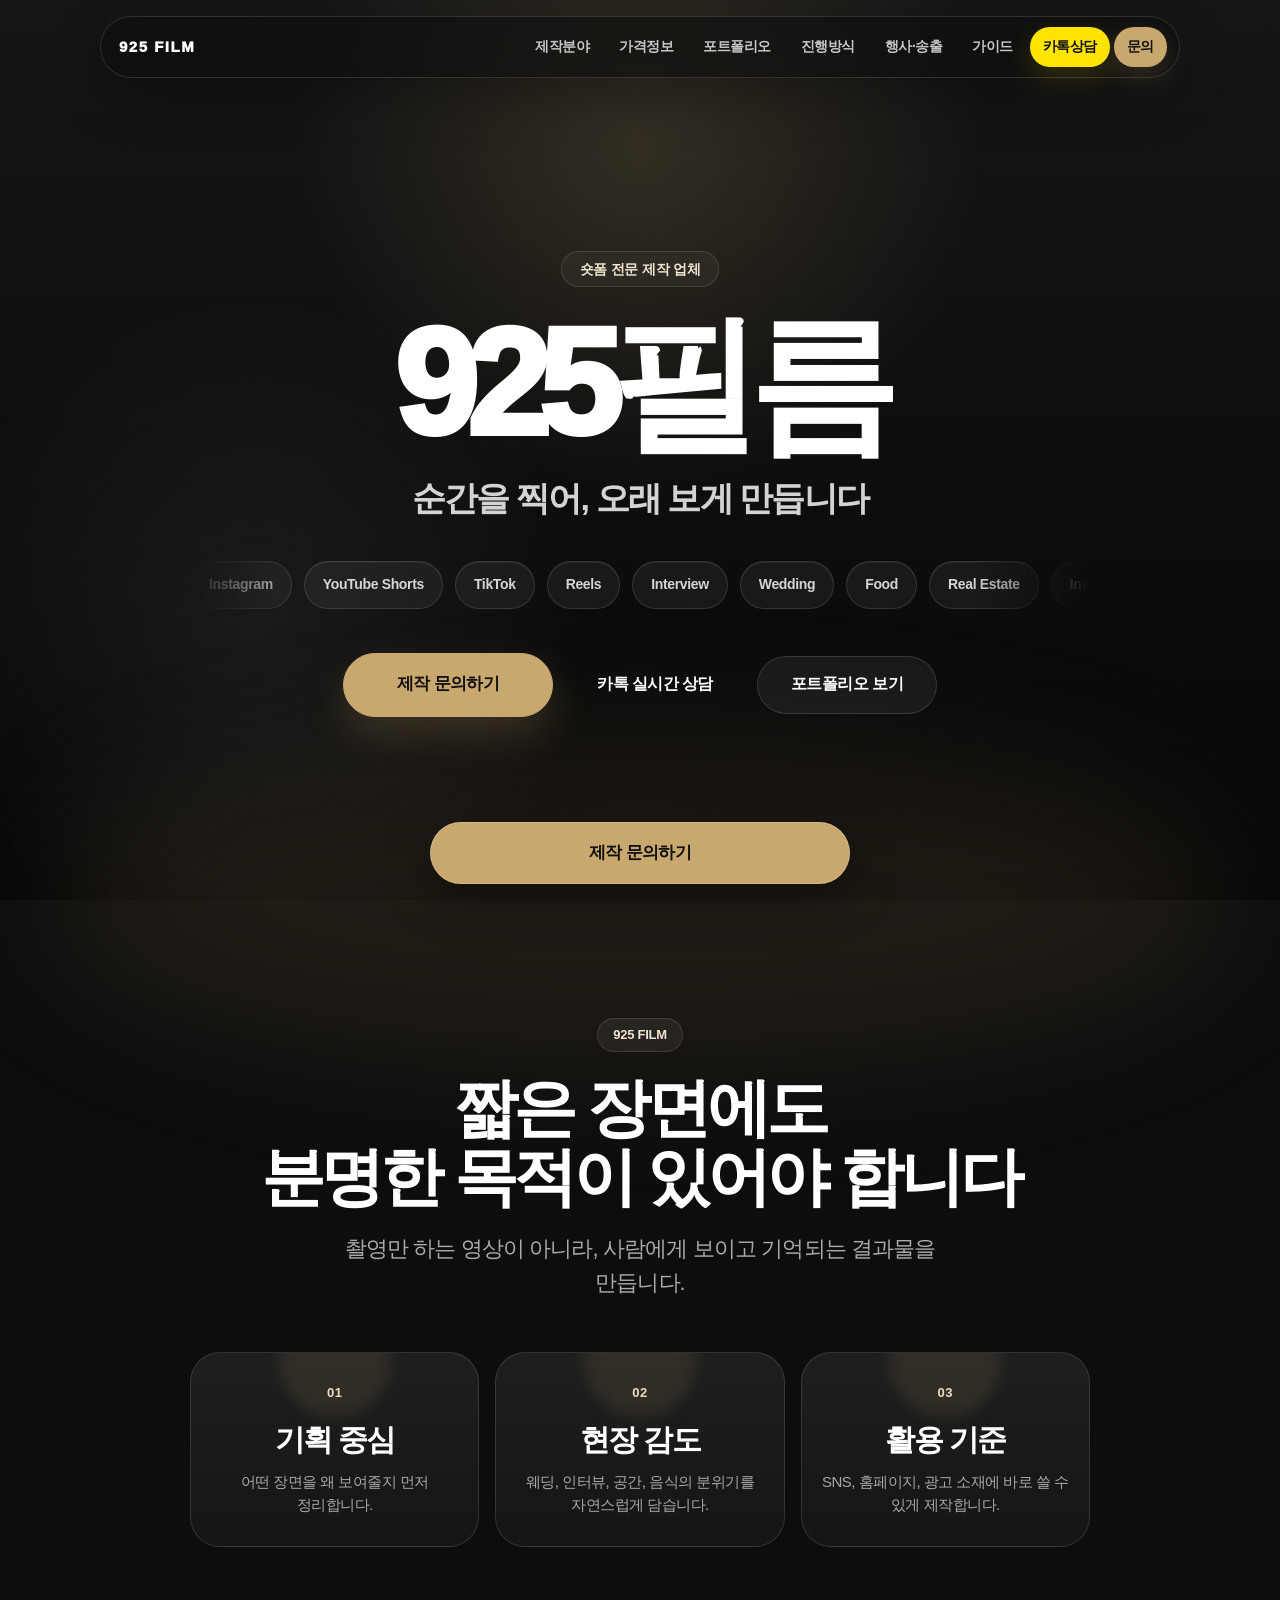
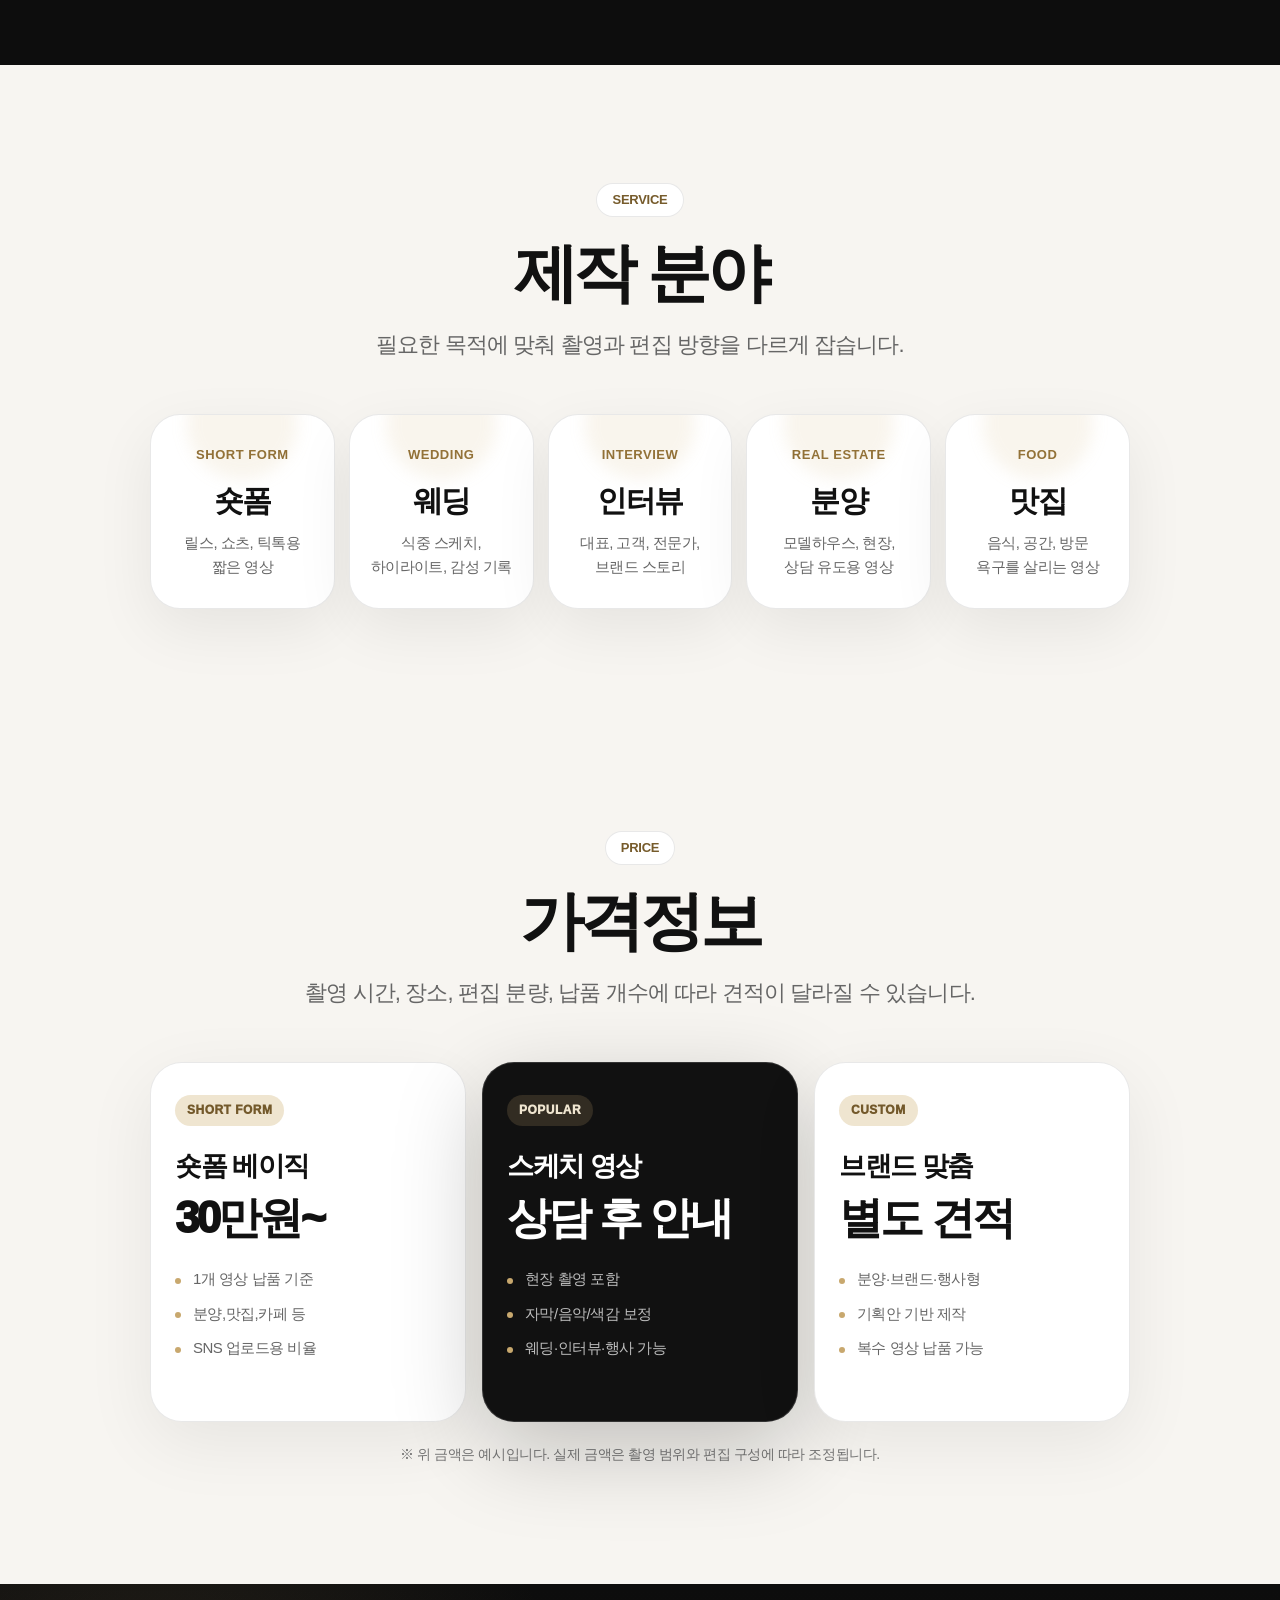
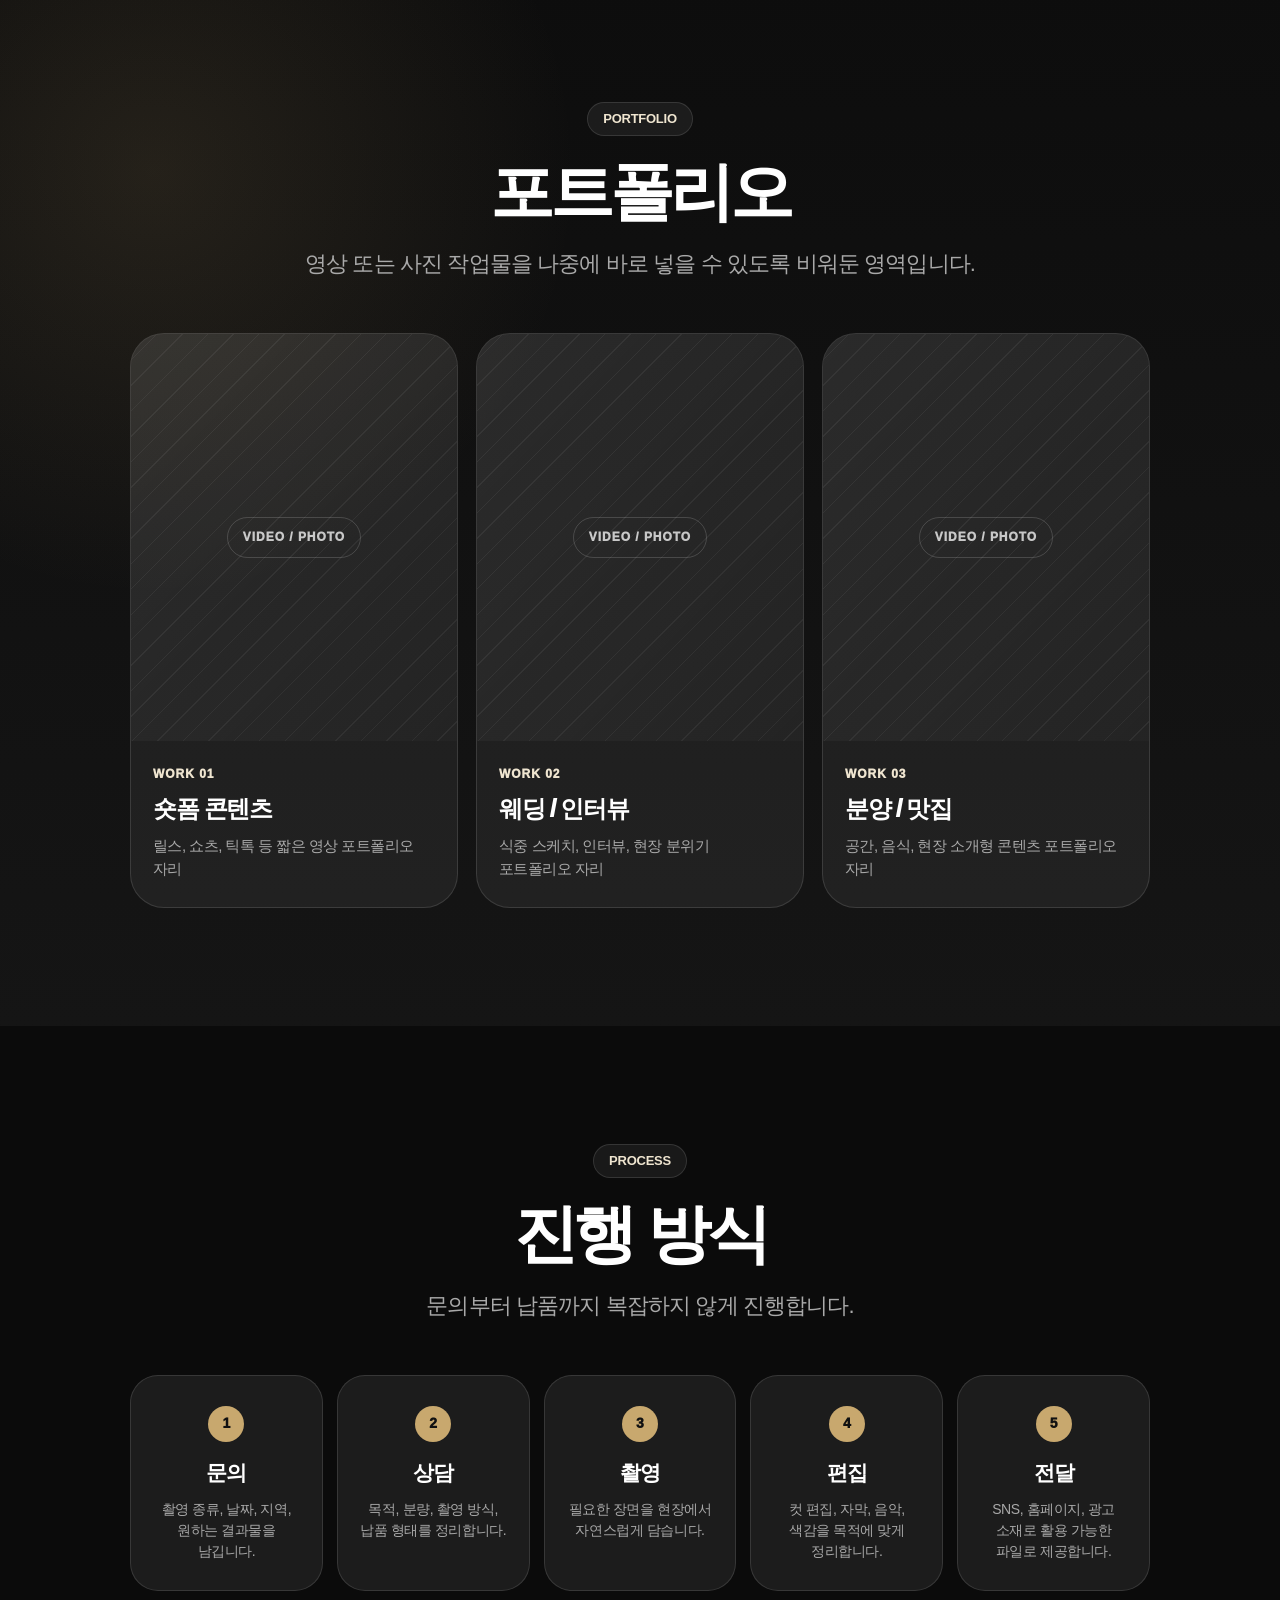
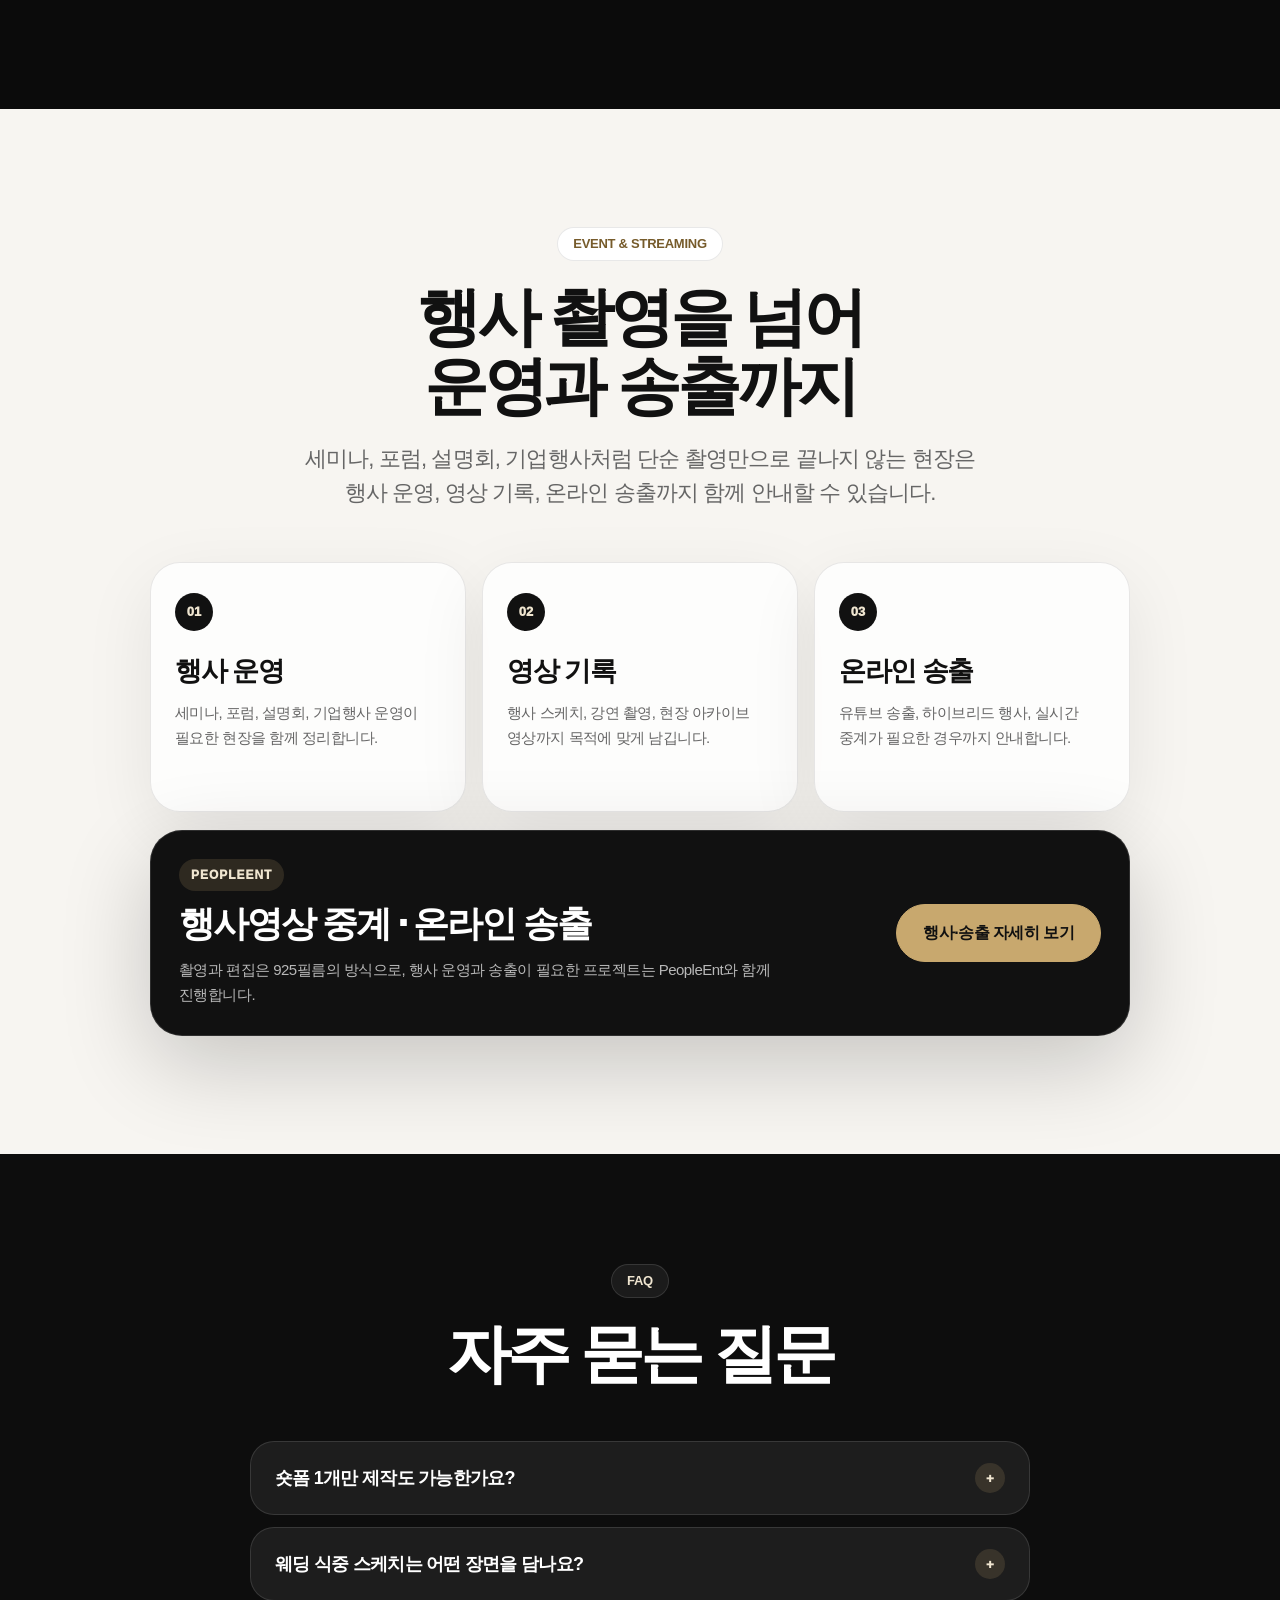
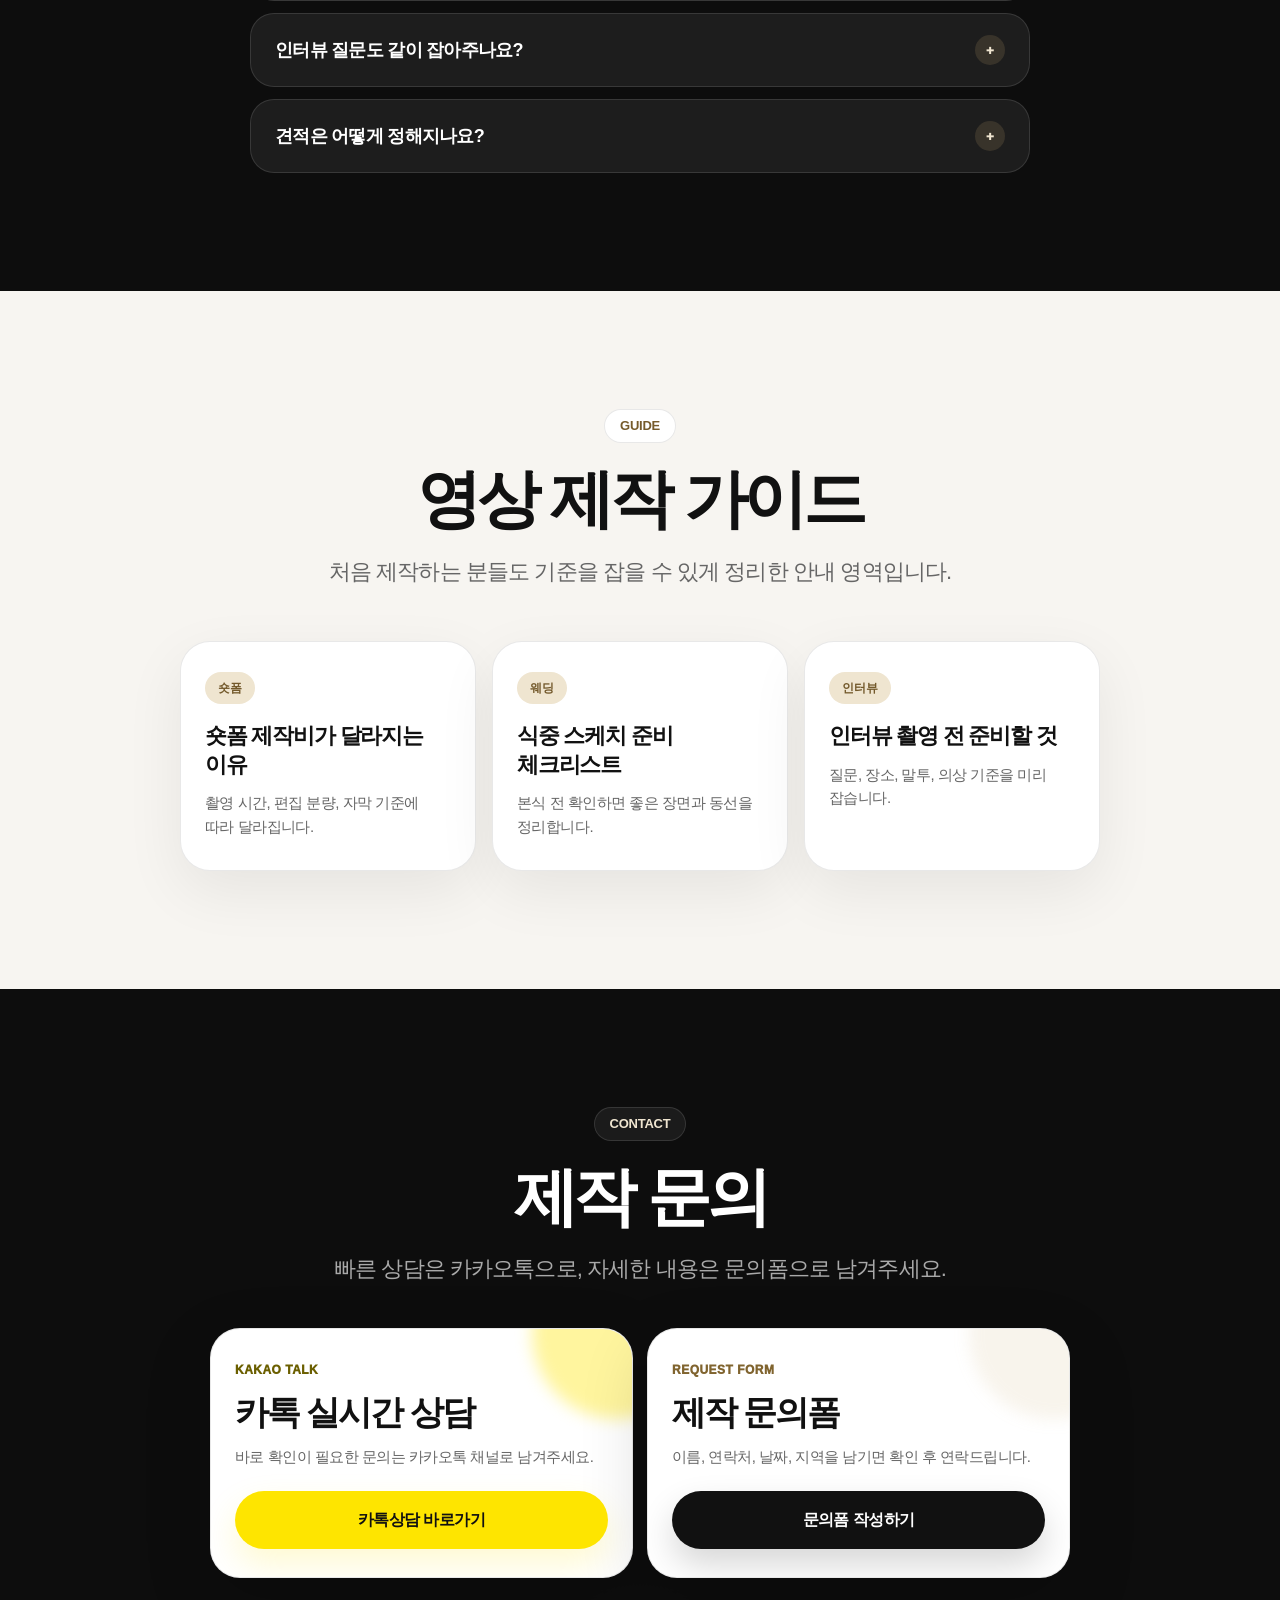
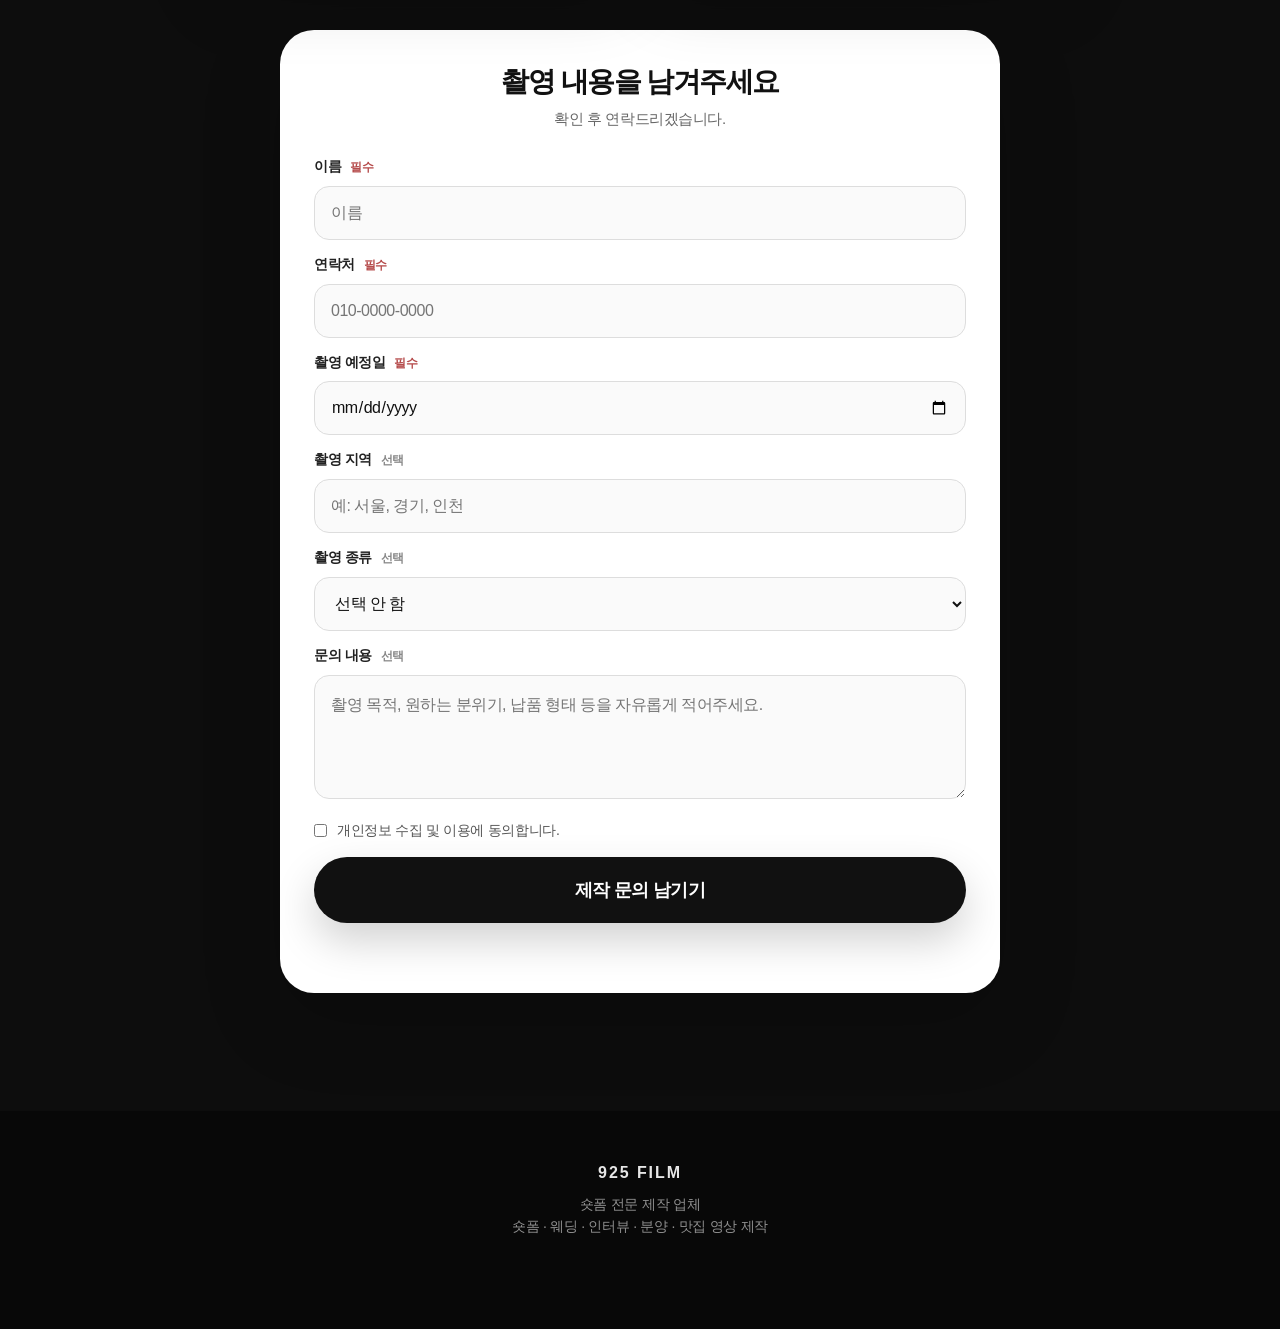
==== index.html @ 7242ef9b "Update index.html" ====
<!DOCTYPE html>
<html lang="ko">
<head>
  <meta charset="UTF-8" />
  <meta name="viewport" content="width=device-width, initial-scale=1.0" />

  <title>925필름 | 숏폼 전문 제작 업체</title>
  <meta name="description" content="925필름은 숏폼 영상, 웨딩 스케치, 인터뷰, 분양, 맛집 콘텐츠를 제작하는 영상 제작 브랜드입니다." />
  <meta name="keywords" content="925필름, 숏폼 제작, 영상 제작, 웨딩 스케치, 인터뷰 영상, 분양 영상, 맛집 영상, 릴스 제작, 쇼츠 제작, 행사영상촬영, 온라인송출, 행사운영" />
  <meta name="robots" content="index, follow" />

  <!-- =========================================================
    파비콘 / 카카오톡·SNS 미리보기 이미지
    - 현재 GitHub 업로드 기준:
      /favicon.ico
      /favicon.png
      /apple-touch-icon.png
      /images/og-image.png
      /images/thumbnail-925film.png
    - 파일 위치를 바꾸면 아래 href/content 경로도 같이 바꿔야 합니다.
  ========================================================== -->
  <link rel="icon" href="/favicon.ico" sizes="any" />
  <link rel="icon" type="image/png" href="/favicon.png" />
  <link rel="apple-touch-icon" href="/apple-touch-icon.png" />

  <meta property="og:type" content="website" />
  <meta property="og:locale" content="ko_KR" />
  <meta property="og:url" content="https://925film.pages.dev/" />
  <meta property="og:title" content="925필름 | 숏폼 전문 제작 업체" />
  <meta property="og:description" content="숏폼 · 웨딩 · 인터뷰 · 분양 · 맛집 영상 제작" />
  <meta property="og:image" content="https://925film.pages.dev/images/og-image.png?v=20260511-09" />
  <meta property="og:image:secure_url" content="https://925film.pages.dev/images/og-image.png?v=20260511-09" />
  <meta property="og:image:type" content="image/png" />
  <meta property="og:image:width" content="1200" />
  <meta property="og:image:height" content="630" />
  <meta property="og:image:alt" content="925필름 - 구경만 하는 영상이 아닌 이야기로 오래 남는 영상" />

  <meta name="twitter:card" content="summary_large_image" />
  <meta name="twitter:title" content="925필름 | 숏폼 전문 제작 업체" />
  <meta name="twitter:description" content="숏폼 · 웨딩 · 인터뷰 · 분양 · 맛집 영상 제작" />
  <meta name="twitter:image" content="https://925film.pages.dev/images/og-image.png?v=20260511-09" />

  <link rel="stylesheet" href="./assets/css/style.css?v=20260511-09" />
</head>
<body>
  <div class="wrap">
    <!-- =========================================================
      상단 고정 메뉴
      - 메뉴명을 바꾸고 싶으면 아래 a 태그의 글자만 수정하면 됩니다.
      - href="#service" 처럼 섹션 id와 연결되어 있습니다.
    ========================================================== -->
    <header class="site-header" id="siteHeader">
      <a href="#top" class="header-logo" aria-label="925필름 홈으로 이동">925 FILM</a>
      <nav class="header-nav" aria-label="주요 메뉴">
        <!-- 모바일에서는 메뉴가 세로로 떨어지지 않고 한 줄 가로 스크롤로 움직입니다. -->
        <div class="nav-track">
          <div class="nav-group">
            <a href="#service">제작분야</a>
            <a href="#price">가격정보</a>
            <a href="#portfolio">포트폴리오</a>
            <a href="#process">진행방식</a>
            <a href="#event">행사·송출</a>
            <a href="#guide">가이드</a>
            <a href="https://pf.kakao.com/_ujLxon" target="_blank" rel="noopener" class="nav-kakao">카톡상담</a>
            <a href="#contact" class="nav-inquiry">문의</a>
          </div>
          <div class="nav-group nav-duplicate" aria-hidden="true">
            <a href="#service" tabindex="-1">제작분야</a>
            <a href="#price" tabindex="-1">가격정보</a>
            <a href="#portfolio" tabindex="-1">포트폴리오</a>
            <a href="#process" tabindex="-1">진행방식</a>
            <a href="#event" tabindex="-1">행사·송출</a>
            <a href="#guide" tabindex="-1">가이드</a>
            <a href="https://pf.kakao.com/_ujLxon" tabindex="-1" target="_blank" rel="noopener" class="nav-kakao">카톡상담</a>
            <a href="#contact" tabindex="-1" class="nav-inquiry">문의</a>
          </div>
        </div>
      </nav>
    </header>

    <section class="section full hero" id="top">
      <div class="hero-bg-noise" aria-hidden="true"></div>
      <div class="inner hero-inner reveal is-visible">
        <div class="hero-mark">숏폼 전문 제작 업체</div>
        <h1>925필름</h1>
        <p class="hero-sub">순간을 찍어,<br class="mobile-only" /> 오래 보게 만듭니다</p>

        <div class="logo-marquee" aria-label="숏폼 플랫폼">
          <div class="logo-track">
            <span>Instagram</span>
            <span>YouTube Shorts</span>
            <span>TikTok</span>
            <span>Reels</span>
            <span>Interview</span>
            <span>Wedding</span>
            <span>Food</span>
            <span>Real Estate</span>
            <span>Instagram</span>
            <span>YouTube Shorts</span>
            <span>TikTok</span>
            <span>Reels</span>
            <span>Interview</span>
            <span>Wedding</span>
            <span>Food</span>
            <span>Real Estate</span>
          </div>
        </div>

        <div class="hero-actions">
          <a href="#contact" class="btn point inquiry-cta">제작 문의하기</a>
          <a href="https://pf.kakao.com/_ujLxon" target="_blank" rel="noopener" class="btn kakao">카톡 실시간 상담</a>
          <a href="#portfolio" class="btn ghost">포트폴리오 보기</a>
        </div>
      </div>
    </section>

    <section class="section intro-section" id="about">
      <div class="inner reveal">
        <div class="tag">925 FILM</div>
        <h2>짧은 장면에도<br />분명한 목적이 있어야 합니다</h2>
        <p class="lead">촬영만 하는 영상이 아니라, 사람에게 보이고 기억되는 결과물을 만듭니다.</p>

        <div class="feature-grid">
          <article class="card feature-card reveal-up">
            <small>01</small>
            <strong>기획 중심</strong>
            <p>어떤 장면을 왜 보여줄지 먼저 정리합니다.</p>
          </article>
          <article class="card feature-card reveal-up">
            <small>02</small>
            <strong>현장 감도</strong>
            <p>웨딩, 인터뷰, 공간, 음식의 분위기를 자연스럽게 담습니다.</p>
          </article>
          <article class="card feature-card reveal-up">
            <small>03</small>
            <strong>활용 기준</strong>
            <p>SNS, 홈페이지, 광고 소재에 바로 쓸 수 있게 제작합니다.</p>
          </article>
        </div>
      </div>
    </section>

    <section class="section light service-section" id="service">
      <div class="inner reveal">
        <div class="tag">SERVICE</div>
        <h2>제작 분야</h2>
        <p class="lead">필요한 목적에 맞춰 촬영과 편집 방향을 다르게 잡습니다.</p>

        <!-- =========================================================
          제작분야 수정 위치
          - strong: 화면에 크게 보이는 분야명
          - p: 해당 분야 설명
          - small: 영문 라벨 또는 짧은 분류명
        ========================================================== -->
        <div class="service-grid">
          <article class="card service-card reveal-up">
            <small>SHORT FORM</small>
            <strong>숏폼</strong>
            <p>릴스, 쇼츠, 틱톡용 짧은 영상</p>
          </article>
          <article class="card service-card reveal-up">
            <small>WEDDING</small>
            <strong>웨딩</strong>
            <p>식중 스케치, 하이라이트, 감성 기록</p>
          </article>
          <article class="card service-card reveal-up">
            <small>INTERVIEW</small>
            <strong>인터뷰</strong>
            <p>대표, 고객, 전문가, 브랜드 스토리</p>
          </article>
          <article class="card service-card reveal-up">
            <small>REAL ESTATE</small>
            <strong>분양</strong>
            <p>모델하우스, 현장, 상담 유도용 영상</p>
          </article>
          <article class="card service-card reveal-up">
            <small>FOOD</small>
            <strong>맛집</strong>
            <p>음식, 공간, 방문 욕구를 살리는 영상</p>
          </article>
        </div>
      </div>
    </section>

    <!-- =========================================================
      가격정보 섹션
      - 제작분야 바로 밑에 배치했습니다.
      - 금액/구성은 임시 예시입니다. 아래 주석 기준으로 텍스트만 바꾸면 됩니다.
      - 가격을 확정하지 않았으면 "상담 후 안내" 형태로 두면 안전합니다.
    ========================================================== -->
    <section class="section light price-section" id="price">
      <div class="inner reveal">
        <div class="tag">PRICE</div>
        <h2>가격정보</h2>
        <p class="lead">촬영 시간, 장소, 편집 분량, 납품 개수에 따라 견적이 달라질 수 있습니다.</p>

        <div class="price-grid">
          <article class="price-card reveal-up">
            <!-- 패키지명 수정 -->
            <span class="price-label">SHORT FORM</span>
            <strong>숏폼 베이직</strong>
            <!-- 가격 수정 -->
            <div class="price-value">30만원~</div>
            <!-- 구성 수정 -->
            <ul>
              <li>1개 영상 납품 기준</li>
              <li>분양,맛집,카페 등</li>
              <li>SNS 업로드용 비율</li>
            </ul>
          </article>

          <article class="price-card featured reveal-up">
            <span class="price-label">POPULAR</span>
            <strong>스케치 영상</strong>
            <div class="price-value">상담 후 안내</div>
            <ul>
              <li>현장 촬영 포함</li>
              <li>자막/음악/색감 보정</li>
              <li>웨딩·인터뷰·행사 가능</li>
            </ul>
          </article>

          <article class="price-card reveal-up">
            <span class="price-label">CUSTOM</span>
            <strong>브랜드 맞춤</strong>
            <div class="price-value">별도 견적</div>
            <ul>
              <li>분양·브랜드·행사형</li>
              <li>기획안 기반 제작</li>
              <li>복수 영상 납품 가능</li>
            </ul>
          </article>
        </div>

        <p class="price-note">※ 위 금액은 예시입니다. 실제 금액은 촬영 범위와 편집 구성에 따라 조정됩니다.</p>
      </div>
    </section>

    <!-- =========================================================
      포트폴리오 섹션
      - FIRST 문구 제거했습니다.
      - 아직 영상/사진이 정해지지 않았으므로 둘 다 넣을 수 있는 자리로 구성했습니다.
      - 사진을 넣을 경우: .portfolio-media 안에 img 태그를 넣으세요.
      - 영상을 넣을 경우: .portfolio-media 안에 video 태그를 넣으세요.
      예시:
        <img src="./assets/img/portfolio-01.jpg" alt="포트폴리오 설명" />
        <video src="./assets/video/portfolio-01.mp4" muted autoplay loop playsinline></video>
    ========================================================== -->
    <section class="section portfolio-section" id="portfolio">
      <div class="inner reveal">
        <div class="tag">PORTFOLIO</div>
        <h2>포트폴리오</h2>
        <p class="lead">영상 또는 사진 작업물을 나중에 바로 넣을 수 있도록 비워둔 영역입니다.</p>

        <div class="portfolio-grid">
          <article class="portfolio-card reveal-up">
            <div class="portfolio-media media-empty">
              <span>VIDEO / PHOTO</span>
            </div>
            <div class="portfolio-info">
              <small>WORK 01</small>
              <strong>숏폼 콘텐츠</strong>
              <p>릴스, 쇼츠, 틱톡 등 짧은 영상 포트폴리오 자리</p>
            </div>
          </article>

          <article class="portfolio-card reveal-up">
            <div class="portfolio-media media-empty">
              <span>VIDEO / PHOTO</span>
            </div>
            <div class="portfolio-info">
              <small>WORK 02</small>
              <strong>웨딩 / 인터뷰</strong>
              <p>식중 스케치, 인터뷰, 현장 분위기 포트폴리오 자리</p>
            </div>
          </article>

          <article class="portfolio-card reveal-up">
            <div class="portfolio-media media-empty">
              <span>VIDEO / PHOTO</span>
            </div>
            <div class="portfolio-info">
              <small>WORK 03</small>
              <strong>분양 / 맛집</strong>
              <p>공간, 음식, 현장 소개형 콘텐츠 포트폴리오 자리</p>
            </div>
          </article>
        </div>
      </div>
    </section>

    <!-- =========================================================
      진행방식 섹션
      - num: 순서 숫자
      - strong: 단계명
      - p: 단계 설명
      - 단계를 늘리고 싶으면 article.process-card 하나를 복사해서 추가하세요.
    ========================================================== -->
    <section class="section process-section" id="process">
      <div class="inner reveal">
        <div class="tag">PROCESS</div>
        <h2>진행 방식</h2>
        <p class="lead">문의부터 납품까지 복잡하지 않게 진행합니다.</p>

        <div class="process-grid">
          <article class="process-card reveal-up">
            <div class="num">1</div>
            <strong>문의</strong>
            <p>촬영 종류, 날짜, 지역, 원하는 결과물을 남깁니다.</p>
          </article>
          <article class="process-card reveal-up">
            <div class="num">2</div>
            <strong>상담</strong>
            <p>목적, 분량, 촬영 방식, 납품 형태를 정리합니다.</p>
          </article>
          <article class="process-card reveal-up">
            <div class="num">3</div>
            <strong>촬영</strong>
            <p>필요한 장면을 현장에서 자연스럽게 담습니다.</p>
          </article>
          <article class="process-card reveal-up">
            <div class="num">4</div>
            <strong>편집</strong>
            <p>컷 편집, 자막, 음악, 색감을 목적에 맞게 정리합니다.</p>
          </article>
          <article class="process-card reveal-up">
            <div class="num">5</div>
            <strong>전달</strong>
            <p>SNS, 홈페이지, 광고 소재로 활용 가능한 파일로 제공합니다.</p>
          </article>
        </div>
      </div>
    </section>

    <!-- =========================================================
      행사·송출 섹션
      - PeopleEnt 링크를 연결하는 영역입니다.
      - "협력체"라는 표현 없이, 행사 운영/영상 기록/온라인 송출까지 가능한 확장 안내로 구성했습니다.
      - 카드 문구는 아래 event-card의 strong/p 텍스트만 바꾸면 됩니다.
      - 버튼 링크는 href="https://peopleent.com" 부분을 수정하면 됩니다.
    ========================================================== -->
    <section class="section light event-section" id="event">
      <div class="inner reveal">
        <div class="tag">EVENT & STREAMING</div>
        <h2>행사 촬영을 넘어<br />운영과 송출까지</h2>
        <p class="lead">
          세미나, 포럼, 설명회, 기업행사처럼 단순 촬영만으로 끝나지 않는 현장은
          행사 운영, 영상 기록, 온라인 송출까지 함께 안내할 수 있습니다.
        </p>

        <div class="event-grid">
          <article class="event-card reveal-up">
            <small>01</small>
            <strong>행사 운영</strong>
            <p>세미나, 포럼, 설명회, 기업행사 운영이 필요한 현장을 함께 정리합니다.</p>
          </article>

          <article class="event-card reveal-up">
            <small>02</small>
            <strong>영상 기록</strong>
            <p>행사 스케치, 강연 촬영, 현장 아카이브 영상까지 목적에 맞게 남깁니다.</p>
          </article>

          <article class="event-card reveal-up">
            <small>03</small>
            <strong>온라인 송출</strong>
            <p>유튜브 송출, 하이브리드 행사, 실시간 중계가 필요한 경우까지 안내합니다.</p>
          </article>
        </div>

        <div class="event-link-card reveal-up">
          <div class="event-link-copy">
            <span>PEOPLEENT</span>
            <strong>행사영상 중계 · 온라인 송출</strong>
            <p>
              촬영과 편집은 925필름의 방식으로, 행사 운영과 송출이 필요한 프로젝트는
              PeopleEnt와 함께 진행합니다.
            </p>
          </div>

          <a href="https://peopleent.com" target="_blank" rel="noopener" class="btn dark">
            행사·송출 자세히 보기
          </a>
        </div>
      </div>
    </section>

    <section class="section faq-section" id="faq">
      <div class="inner reveal">
        <div class="tag">FAQ</div>
        <h2>자주 묻는 질문</h2>

        <div class="faq-list">
          <article class="faq-item reveal-up">
            <button type="button" class="faq-question">
              <span>숏폼 1개만 제작도 가능한가요?</span>
              <i>+</i>
            </button>
            <div class="faq-answer">가능합니다. 촬영형, 편집형 모두 상담 가능합니다.</div>
          </article>

          <article class="faq-item reveal-up">
            <button type="button" class="faq-question">
              <span>웨딩 식중 스케치는 어떤 장면을 담나요?</span>
              <i>+</i>
            </button>
            <div class="faq-answer">입장, 축가, 표정, 하객 반응, 현장 분위기를 중심으로 담습니다.</div>
          </article>

          <article class="faq-item reveal-up">
            <button type="button" class="faq-question">
              <span>인터뷰 질문도 같이 잡아주나요?</span>
              <i>+</i>
            </button>
            <div class="faq-answer">가능합니다. 영상 목적에 맞춰 질문 방향을 정리합니다.</div>
          </article>

          <article class="faq-item reveal-up">
            <button type="button" class="faq-question">
              <span>견적은 어떻게 정해지나요?</span>
              <i>+</i>
            </button>
            <div class="faq-answer">촬영 시간, 장소, 편집 분량, 자막 여부, 납품 개수에 따라 정해집니다.</div>
          </article>
        </div>
      </div>
    </section>

    <!-- =========================================================
      영상 제작 가이드 섹션
      - 블로그/콘텐츠 링크로 확장하기 좋은 자리입니다.
      - a 태그로 바꾸면 카드 클릭 시 상세 글로 이동시킬 수 있습니다.
      - 예: <a class="post-card" href="./guide/shortform-price.html">...</a>
    ========================================================== -->
    <section class="section light guide-section" id="guide">
      <div class="inner reveal">
        <div class="tag">GUIDE</div>
        <h2>영상 제작 가이드</h2>
        <p class="lead">처음 제작하는 분들도 기준을 잡을 수 있게 정리한 안내 영역입니다.</p>

        <div class="post-grid" id="postList">
          <article class="post-card reveal-up">
            <span>숏폼</span>
            <strong>숏폼 제작비가 달라지는 이유</strong>
            <p>촬영 시간, 편집 분량, 자막 기준에 따라 달라집니다.</p>
          </article>
          <article class="post-card reveal-up">
            <span>웨딩</span>
            <strong>식중 스케치 준비 체크리스트</strong>
            <p>본식 전 확인하면 좋은 장면과 동선을 정리합니다.</p>
          </article>
          <article class="post-card reveal-up">
            <span>인터뷰</span>
            <strong>인터뷰 촬영 전 준비할 것</strong>
            <p>질문, 장소, 말투, 의상 기준을 미리 잡습니다.</p>
          </article>
        </div>
      </div>
    </section>

    <section class="section contact-section" id="contact">
      <div class="inner reveal">
        <div class="tag">CONTACT</div>
        <h2>제작 문의</h2>
        <p class="lead">빠른 상담은 카카오톡으로, 자세한 내용은 문의폼으로 남겨주세요.</p>

        <!-- =========================================================
          상담 채널 영역
          - 카카오톡 채널 주소를 바꾸고 싶으면 href 값만 수정하세요.
          - PC에서는 2개 카드가 가로 배치, 모바일에서는 세로 배치됩니다.
        ========================================================== -->
        <div class="contact-channel-grid reveal-up">
          <article class="contact-channel kakao-channel">
            <div>
              <small>KAKAO TALK</small>
              <strong>카톡 실시간 상담</strong>
              <p>바로 확인이 필요한 문의는 카카오톡 채널로 남겨주세요.</p>
            </div>
            <a href="https://pf.kakao.com/_ujLxon" target="_blank" rel="noopener" class="channel-btn kakao-btn">카톡상담 바로가기</a>
          </article>

          <article class="contact-channel form-channel">
            <div>
              <small>REQUEST FORM</small>
              <strong>제작 문의폼</strong>
              <p>이름, 연락처, 날짜, 지역을 남기면 확인 후 연락드립니다.</p>
            </div>
            <a href="#inquiryForm" class="channel-btn form-btn">문의폼 작성하기</a>
          </article>
        </div>

        <form class="form-box" id="inquiryForm">
          <div class="form-head">
            <strong>촬영 내용을 남겨주세요</strong>
            <p>확인 후 연락드리겠습니다.</p>
          </div>

          <!-- =========================================================
            문의폼 입력 항목
            - 필수: 이름 / 연락처 / 촬영 예정일
            - 선택: 촬영 지역 / 촬영 종류 / 문의 내용
            - 예산 항목은 제거했습니다.
          ========================================================== -->
          <div class="field">
            <label for="name">이름 <span class="field-mark required">필수</span></label>
            <input id="name" name="name" type="text" placeholder="이름" required />
          </div>

          <div class="field">
            <label for="phone">연락처 <span class="field-mark required">필수</span></label>
            <input id="phone" name="phone" type="tel" placeholder="010-0000-0000" required />
          </div>

          <div class="field">
            <label for="shoot_date">촬영 예정일 <span class="field-mark required">필수</span></label>
            <input id="shoot_date" name="shoot_date" type="date" required />
          </div>

          <div class="field">
            <label for="region">촬영 지역 <span class="field-mark optional">선택</span></label>
            <input id="region" name="region" type="text" placeholder="예: 서울, 경기, 인천" />
          </div>

          <div class="field">
            <label for="service_type">촬영 종류 <span class="field-mark optional">선택</span></label>
            <select id="service_type" name="service_type">
              <option value="">선택 안 함</option>
              <option value="숏폼">숏폼</option>
              <option value="웨딩">웨딩</option>
              <option value="인터뷰">인터뷰</option>
              <option value="분양">분양</option>
              <option value="맛집">맛집</option>
              <option value="행사·송출">행사·송출</option>
              <option value="기타">기타</option>
            </select>
          </div>

          <div class="field">
            <label for="message">문의 내용 <span class="field-mark optional">선택</span></label>
            <textarea id="message" name="message" placeholder="촬영 목적, 원하는 분위기, 납품 형태 등을 자유롭게 적어주세요."></textarea>
          </div>

          <div class="hidden-fields">
            <input type="hidden" id="utm_source" name="utm_source" />
            <input type="hidden" id="utm_medium" name="utm_medium" />
            <input type="hidden" id="utm_campaign" name="utm_campaign" />
            <input type="hidden" id="page_url" name="page_url" />
            <input type="hidden" id="referrer" name="referrer" />
          </div>

          <label class="agree">
            <input type="checkbox" required />
            <span>개인정보 수집 및 이용에 동의합니다.</span>
          </label>

          <button type="submit" class="submit">제작 문의 남기기</button>
          <p class="form-status" id="formStatus" role="status" aria-live="polite"></p>
        </form>
      </div>
    </section>

    <footer class="footer">
      <strong>925 FILM</strong>
      <p>숏폼 전문 제작 업체</p>
      <p>숏폼 · 웨딩 · 인터뷰 · 분양 · 맛집 영상 제작</p>
    </footer>

    <a href="#contact" class="floating inquiry-cta" aria-label="제작 문의 폼으로 이동">제작 문의하기</a>
  </div>

  <script src="./assets/js/main.js?v=20260511-09"></script>
</body>
</html>
---- assets/css/style.css ----
:root {
  --black: #0d0d0d;
  --black2: #151515;
  --black3: #202020;
  --white: #ffffff;
  --soft: #f7f5f1;
  --soft2: #ede7dc;
  --muted: #a9a9a9;
  --dark-muted: #666666;
  --line: rgba(255,255,255,.12);
  --line-dark: rgba(0,0,0,.09);
  --point: #c8a86e;
  --point-soft: #efe5d0;
  --max: 1160px;
  --header-height: 74px;
}

* { box-sizing: border-box; margin: 0; padding: 0; }
html { scroll-behavior: smooth; scroll-padding-top: calc(var(--header-height) + 18px); }
body {
  font-family: Pretendard, -apple-system, BlinkMacSystemFont, "Segoe UI", sans-serif;
  background: var(--black);
  color: var(--white);
  word-break: keep-all;
  line-height: 1.55;
}
a { color: inherit; text-decoration: none; }
input, select, textarea, button { font-family: inherit; }

.wrap { width: 100%; overflow: hidden; }
.mobile-only { display: none; }

/* =========================================================
  상단 고정 메뉴
  - 색상 변경: --point 또는 background 값을 수정
  - 모바일에서는 메뉴가 가로 스크롤됩니다.
========================================================= */
.site-header {
  position: fixed;
  top: 16px;
  left: 50%;
  transform: translateX(-50%);
  width: min(calc(100% - 32px), 1080px);
  min-height: 58px;
  padding: 10px 12px 10px 18px;
  display: flex;
  align-items: center;
  justify-content: space-between;
  gap: 18px;
  border: 1px solid rgba(255,255,255,.13);
  border-radius: 999px;
  background: rgba(13,13,13,.62);
  backdrop-filter: blur(18px);
  -webkit-backdrop-filter: blur(18px);
  box-shadow: 0 18px 50px rgba(0,0,0,.28);
  z-index: 100;
  transition: background .24s ease, border-color .24s ease, transform .24s ease;
  animation: headerDrop .55s ease both;
}
@keyframes headerDrop {
  from { opacity: 0; transform: translate(-50%, -14px); }
  to { opacity: 1; transform: translate(-50%, 0); }
}
.site-header.is-scrolled {
  background: rgba(13,13,13,.86);
  border-color: rgba(255,255,255,.18);
}
.header-logo {
  flex: 0 0 auto;
  font-size: 15px;
  font-weight: 950;
  letter-spacing: .1em;
  color: #fff;
}
.header-nav {
  display: flex;
  align-items: center;
  justify-content: flex-end;
  gap: 4px;
}
.header-nav .nav-track,
.header-nav .nav-group {
  display: flex;
  align-items: center;
  justify-content: flex-end;
  gap: 4px;
}
.header-nav .nav-duplicate { display: none; }

.header-nav a {
  min-height: 40px;
  padding: 0 13px;
  display: inline-flex;
  align-items: center;
  justify-content: center;
  border-radius: 999px;
  color: rgba(255,255,255,.76);
  font-size: 14px;
  font-weight: 750;
  letter-spacing: -.035em;
  transition: background .2s ease, color .2s ease, transform .2s ease;
}
.header-nav a:hover {
  background: rgba(255,255,255,.1);
  color: #fff;
  transform: translateY(-1px);
}
.header-nav a.nav-inquiry {
  color: #111;
  background: var(--point);
  border-color: var(--point);
  box-shadow: 0 10px 28px rgba(200,168,110,.22);
}
.header-nav a.nav-kakao {
  color: #111;
  background: #fee500;
  border-color: #fee500;
  box-shadow: 0 10px 28px rgba(254,229,0,.16);
}

.section {
  padding: 118px 22px;
  text-align: center;
  position: relative;
}
.section.full {
  min-height: 100vh;
  display: flex;
  align-items: center;
  justify-content: center;
}
.section.light {
  background: var(--soft);
  color: #111;
}
.inner {
  width: min(100%, var(--max));
  margin: 0 auto;
  position: relative;
  z-index: 2;
}

.hero {
  background:
    radial-gradient(circle at 50% 16%, rgba(200,168,110,.18), transparent 35%),
    radial-gradient(circle at 20% 70%, rgba(255,255,255,.06), transparent 28%),
    linear-gradient(180deg, #151515 0%, #070707 100%);
}
.hero::after {
  content: "";
  position: absolute;
  left: 50%;
  bottom: -160px;
  width: min(1200px, 110vw);
  height: 320px;
  transform: translateX(-50%);
  border-radius: 50%;
  background: rgba(200,168,110,.1);
  filter: blur(70px);
  pointer-events: none;
}
.hero-bg-noise {
  position: absolute;
  inset: 0;
  opacity: .34;
  background-image:
    linear-gradient(rgba(255,255,255,.025) 1px, transparent 1px),
    linear-gradient(90deg, rgba(255,255,255,.025) 1px, transparent 1px);
  background-size: 58px 58px;
  mask-image: radial-gradient(circle at 50% 38%, #000 0%, transparent 72%);
  -webkit-mask-image: radial-gradient(circle at 50% 38%, #000 0%, transparent 72%);
}
.hero-inner { padding-top: 68px; }
.hero-mark {
  display: inline-flex;
  align-items: center;
  justify-content: center;
  min-height: 36px;
  padding: 0 18px;
  margin-bottom: 28px;
  border: 1px solid rgba(255,255,255,.12);
  border-radius: 999px;
  color: var(--point-soft);
  font-size: 14px;
  font-weight: 800;
  letter-spacing: -.02em;
  background: rgba(255,255,255,.04);
}
.hero h1 {
  font-size: clamp(66px, 14vw, 150px);
  line-height: .92;
  letter-spacing: -.075em;
  font-weight: 950;
  margin-bottom: 24px;
}
.hero-sub {
  color: rgba(255,255,255,.82);
  font-size: clamp(21px, 3.2vw, 34px);
  font-weight: 850;
  line-height: 1.28;
  letter-spacing: -.055em;
}
.logo-marquee {
  width: min(100%, 900px);
  margin: 40px auto 0;
  overflow: hidden;
  mask-image: linear-gradient(90deg, transparent 0%, #000 13%, #000 87%, transparent 100%);
  -webkit-mask-image: linear-gradient(90deg, transparent 0%, #000 13%, #000 87%, transparent 100%);
}
.logo-track {
  display: flex;
  gap: 12px;
  width: max-content;
  animation: logoRoll 24s linear infinite;
}
.logo-track span {
  min-width: max-content;
  padding: 12px 18px;
  border-radius: 999px;
  border: 1px solid rgba(255,255,255,.12);
  background: rgba(255,255,255,.055);
  color: rgba(255,255,255,.82);
  font-size: 14px;
  font-weight: 850;
  letter-spacing: -.025em;
  box-shadow: inset 0 1px 0 rgba(255,255,255,.05);
}
.logo-marquee:hover .logo-track { animation-play-state: paused; }
@keyframes logoRoll {
  from { transform: translateX(0); }
  to { transform: translateX(-50%); }
}
.hero-actions {
  margin-top: 44px;
  display: flex;
  align-items: center;
  justify-content: center;
  gap: 12px;
  flex-wrap: wrap;
}
.btn {
  min-width: 180px;
  min-height: 58px;
  padding: 0 26px;
  display: inline-flex;
  align-items: center;
  justify-content: center;
  border-radius: 999px;
  border: 1px solid transparent;
  font-size: 16px;
  font-weight: 850;
  letter-spacing: -.035em;
  cursor: pointer;
  transition: transform .22s ease, background .22s ease, border-color .22s ease, box-shadow .22s ease;
}
.btn:hover { transform: translateY(-3px); }
.btn.point {
  background: var(--point);
  color: #111;
  border-color: var(--point);
  box-shadow: 0 18px 42px rgba(200,168,110,.2);
}
.btn.point.inquiry-cta {
  min-width: 210px;
  min-height: 64px;
  font-size: 17px;
  position: relative;
  overflow: visible;
  animation: ctaGlow 2.8s ease-in-out infinite;
}
.btn.point.inquiry-cta::after,
.floating.inquiry-cta::after {
  content: "";
  position: absolute;
  inset: -7px;
  border-radius: inherit;
  border: 1px solid rgba(200,168,110,.42);
  opacity: 0;
  animation: ctaRing 2.8s ease-in-out infinite;
  pointer-events: none;
}
.btn.ghost { background: rgba(255,255,255,.06); color: #fff; border-color: rgba(255,255,255,.13); }
.btn.dark { background: #111; color: #fff; border-color: #111; }

.tag {
  display: inline-flex;
  min-height: 34px;
  align-items: center;
  justify-content: center;
  padding: 0 15px;
  margin-bottom: 22px;
  border-radius: 999px;
  background: rgba(255,255,255,.06);
  border: 1px solid var(--line);
  color: var(--point-soft);
  font-size: 13px;
  font-weight: 850;
  letter-spacing: -.02em;
}
.light .tag {
  background: #fff;
  border-color: var(--line-dark);
  color: #765b2b;
}
h2 {
  font-size: clamp(34px, 5.8vw, 64px);
  line-height: 1.08;
  letter-spacing: -.065em;
  font-weight: 950;
  margin-bottom: 20px;
}
.lead {
  max-width: 680px;
  margin: 0 auto;
  color: var(--muted);
  font-size: clamp(17px, 2vw, 22px);
  letter-spacing: -.04em;
}
.light .lead { color: var(--dark-muted); }

.feature-grid,
.service-grid,
.price-grid,
.portfolio-grid,
.process-grid,
.post-grid {
  margin-left: auto;
  margin-right: auto;
}
.feature-grid {
  width: min(100%, 900px);
  margin-top: 52px;
  display: grid;
  grid-template-columns: repeat(3, 1fr);
  gap: 16px;
}
.service-grid {
  width: min(100%, 980px);
  margin-top: 52px;
  display: grid;
  grid-template-columns: repeat(5, 1fr);
  gap: 14px;
}
.card {
  position: relative;
  min-height: 188px;
  padding: 30px 20px;
  border-radius: 30px;
  background: linear-gradient(180deg, rgba(255,255,255,.075), rgba(255,255,255,.035));
  border: 1px solid var(--line);
  text-align: center;
  overflow: hidden;
  transition: transform .28s ease, border-color .28s ease, box-shadow .28s ease;
}
.card:hover {
  transform: translateY(-7px);
  border-color: rgba(200,168,110,.38);
  box-shadow: 0 26px 70px rgba(0,0,0,.2);
}
.card::before {
  content: "";
  position: absolute;
  left: 50%;
  top: -46px;
  width: 110px;
  height: 110px;
  transform: translateX(-50%);
  border-radius: 999px;
  background: rgba(200,168,110,.12);
  filter: blur(8px);
}
.light .card {
  background: #fff;
  border-color: var(--line-dark);
  box-shadow: 0 20px 60px rgba(0,0,0,.07);
}
.card small {
  display: block;
  margin-bottom: 18px;
  color: var(--point-soft);
  font-size: 13px;
  font-weight: 900;
  letter-spacing: .04em;
}
.light .card small { color: #8b6a31; }
.card strong {
  display: block;
  position: relative;
  font-size: clamp(22px, 3vw, 30px);
  line-height: 1.2;
  letter-spacing: -.055em;
  font-weight: 950;
}
.card p {
  position: relative;
  margin-top: 12px;
  color: var(--muted);
  font-size: 15px;
  line-height: 1.55;
  letter-spacing: -.035em;
}
.light .card p { color: var(--dark-muted); }

/* =========================================================
  가격 카드
  - 카드 개수를 늘리고 싶으면 HTML에서 .price-card를 복사하세요.
  - 강조 카드 변경은 featured 클래스를 원하는 카드에 옮기면 됩니다.
========================================================= */
.price-section { padding-top: 104px; }
.price-grid {
  width: min(100%, 980px);
  margin-top: 52px;
  display: grid;
  grid-template-columns: repeat(3, 1fr);
  gap: 16px;
}
.price-card {
  min-height: 360px;
  padding: 32px 24px;
  border-radius: 32px;
  background: #fff;
  border: 1px solid var(--line-dark);
  box-shadow: 0 20px 70px rgba(0,0,0,.07);
  text-align: left;
  transition: transform .28s ease, box-shadow .28s ease, border-color .28s ease;
}
.price-card:hover {
  transform: translateY(-8px);
  box-shadow: 0 32px 90px rgba(0,0,0,.12);
}
.price-card.featured {
  background: #111;
  color: #fff;
  border-color: rgba(255,255,255,.14);
  box-shadow: 0 28px 90px rgba(0,0,0,.22);
}
.price-label {
  display: inline-flex;
  min-height: 31px;
  align-items: center;
  padding: 0 12px;
  border-radius: 999px;
  background: var(--point-soft);
  color: #73592b;
  font-size: 12px;
  font-weight: 950;
  letter-spacing: .04em;
}
.price-card.featured .price-label {
  background: rgba(200,168,110,.18);
  color: var(--point-soft);
}
.price-card strong {
  display: block;
  margin-top: 24px;
  font-size: 27px;
  line-height: 1.2;
  letter-spacing: -.055em;
  font-weight: 950;
}
.price-value {
  margin-top: 14px;
  font-size: clamp(30px, 4vw, 44px);
  line-height: 1;
  letter-spacing: -.065em;
  font-weight: 950;
}
.price-card ul {
  margin-top: 28px;
  list-style: none;
  display: flex;
  flex-direction: column;
  gap: 12px;
}
.price-card li {
  position: relative;
  padding-left: 18px;
  color: #666;
  font-size: 15px;
  line-height: 1.5;
  letter-spacing: -.035em;
}
.price-card li::before {
  content: "";
  position: absolute;
  left: 0;
  top: .62em;
  width: 6px;
  height: 6px;
  border-radius: 999px;
  background: var(--point);
}
.price-card.featured li { color: rgba(255,255,255,.72); }
.price-note {
  margin-top: 22px;
  color: #777;
  font-size: 14px;
  letter-spacing: -.03em;
}

/* =========================================================
  포트폴리오 자리
  - .media-empty는 임시 빈 자리 디자인입니다.
  - 실제 이미지/영상 삽입 시 .media-empty 클래스를 지워도 됩니다.
========================================================= */
.portfolio-section {
  background:
    radial-gradient(circle at 12% 18%, rgba(200,168,110,.12), transparent 30%),
    linear-gradient(180deg, #0d0d0d 0%, #151515 100%);
}
.portfolio-grid {
  width: min(100%, 1020px);
  margin-top: 52px;
  display: grid;
  grid-template-columns: repeat(3, 1fr);
  gap: 18px;
}
.portfolio-card {
  border-radius: 34px;
  overflow: hidden;
  background: rgba(255,255,255,.06);
  border: 1px solid var(--line);
  text-align: left;
  transition: transform .28s ease, border-color .28s ease, box-shadow .28s ease;
}
.portfolio-card:hover {
  transform: translateY(-8px);
  border-color: rgba(200,168,110,.42);
  box-shadow: 0 34px 90px rgba(0,0,0,.28);
}
.portfolio-media {
  position: relative;
  aspect-ratio: 4 / 5;
  overflow: hidden;
  background: #202020;
}
.portfolio-media img,
.portfolio-media video {
  width: 100%;
  height: 100%;
  display: block;
  object-fit: cover;
}
.media-empty {
  display: flex;
  align-items: center;
  justify-content: center;
  background:
    linear-gradient(135deg, rgba(255,255,255,.06), rgba(255,255,255,.015)),
    repeating-linear-gradient(135deg, rgba(255,255,255,.055) 0 1px, transparent 1px 18px);
}
.media-empty::after {
  content: "";
  position: absolute;
  inset: 0;
  background: linear-gradient(110deg, transparent 0%, rgba(255,255,255,.12) 48%, transparent 64%);
  transform: translateX(-100%);
  animation: shimmer 3.8s ease-in-out infinite;
}
@keyframes shimmer {
  0%, 45% { transform: translateX(-100%); }
  80%, 100% { transform: translateX(100%); }
}
.media-empty span {
  position: relative;
  z-index: 2;
  padding: 10px 15px;
  border: 1px solid rgba(255,255,255,.16);
  border-radius: 999px;
  color: rgba(255,255,255,.75);
  font-size: 12px;
  font-weight: 950;
  letter-spacing: .08em;
}
.portfolio-info {
  padding: 24px 22px 26px;
}
.portfolio-info small {
  display: block;
  margin-bottom: 10px;
  color: var(--point-soft);
  font-size: 12px;
  font-weight: 950;
  letter-spacing: .08em;
}
.portfolio-info strong {
  display: block;
  font-size: 24px;
  line-height: 1.25;
  letter-spacing: -.055em;
  font-weight: 950;
}
.portfolio-info p {
  margin-top: 10px;
  color: var(--muted);
  font-size: 15px;
  line-height: 1.55;
  letter-spacing: -.035em;
}

.process-section { background: #0b0b0b; }
.process-grid {
  width: min(100%, 1020px);
  margin-top: 52px;
  display: grid;
  grid-template-columns: repeat(5, 1fr);
  gap: 14px;
}
.process-card {
  padding: 30px 18px 28px;
  border-radius: 28px;
  background: rgba(255,255,255,.07);
  border: 1px solid var(--line);
  transition: transform .28s ease, border-color .28s ease, background .28s ease;
}
.process-card:hover {
  transform: translateY(-6px);
  background: rgba(255,255,255,.095);
  border-color: rgba(200,168,110,.38);
}
.num {
  width: 36px;
  height: 36px;
  margin: 0 auto 15px;
  display: flex;
  align-items: center;
  justify-content: center;
  border-radius: 999px;
  background: var(--point);
  color: #111;
  font-weight: 950;
  font-size: 14px;
}
.process-card strong {
  display: block;
  font-size: 21px;
  letter-spacing: -.045em;
  font-weight: 950;
}
.process-card p {
  margin-top: 10px;
  color: var(--muted);
  font-size: 14px;
  line-height: 1.5;
  letter-spacing: -.03em;
}

/* =========================================================
  행사·송출 섹션
  - PeopleEnt 연결 영역입니다.
  - 카드 텍스트는 HTML에서 수정하고, 색감/간격은 아래 값만 조정하면 됩니다.
========================================================= */
.event-section {
  background:
    radial-gradient(circle at 88% 16%, rgba(200,168,110,.18), transparent 30%),
    linear-gradient(180deg, #f7f5f1 0%, #ede7dc 100%);
}
.event-grid {
  width: min(100%, 980px);
  margin: 52px auto 0;
  display: grid;
  grid-template-columns: repeat(3, 1fr);
  gap: 16px;
}
.event-card {
  min-height: 250px;
  padding: 30px 24px;
  border-radius: 30px;
  background: rgba(255,255,255,.78);
  border: 1px solid var(--line-dark);
  box-shadow: 0 22px 70px rgba(0,0,0,.08);
  text-align: left;
  transition: transform .28s ease, box-shadow .28s ease, border-color .28s ease;
}
.event-card:hover {
  transform: translateY(-8px);
  border-color: rgba(200,168,110,.5);
  box-shadow: 0 34px 90px rgba(0,0,0,.13);
}
.event-card small {
  display: inline-flex;
  width: 38px;
  height: 38px;
  align-items: center;
  justify-content: center;
  margin-bottom: 24px;
  border-radius: 999px;
  background: #111;
  color: var(--point-soft);
  font-size: 13px;
  font-weight: 950;
}
.event-card strong {
  display: block;
  font-size: 27px;
  line-height: 1.2;
  letter-spacing: -.055em;
  font-weight: 950;
  color: #111;
}
.event-card p {
  margin-top: 14px;
  color: #666;
  font-size: 15px;
  line-height: 1.65;
  letter-spacing: -.035em;
}
.event-link-card {
  width: min(100%, 980px);
  margin: 18px auto 0;
  padding: 28px;
  border-radius: 32px;
  display: flex;
  align-items: center;
  justify-content: space-between;
  gap: 24px;
  text-align: left;
  background: #111;
  color: #fff;
  border: 1px solid rgba(255,255,255,.12);
  box-shadow: 0 28px 90px rgba(0,0,0,.2);
}
.event-link-copy span {
  display: inline-flex;
  margin-bottom: 12px;
  padding: 7px 12px;
  border-radius: 999px;
  background: rgba(200,168,110,.16);
  color: var(--point-soft);
  font-size: 12px;
  font-weight: 950;
  letter-spacing: .08em;
}
.event-link-copy strong {
  display: block;
  font-size: clamp(24px, 3.2vw, 36px);
  line-height: 1.18;
  letter-spacing: -.06em;
  font-weight: 950;
}
.event-link-copy p {
  max-width: 640px;
  margin-top: 12px;
  color: rgba(255,255,255,.7);
  font-size: 15px;
  line-height: 1.65;
  letter-spacing: -.035em;
}
.event-link-card .btn.dark {
  flex: 0 0 auto;
  background: var(--point);
  border-color: var(--point);
  color: #111;
}

.faq-section { padding-top: 110px; }
.faq-list {
  width: min(100%, 780px);
  margin: 52px auto 0;
  display: flex;
  flex-direction: column;
  gap: 12px;
}
.faq-item {
  border: 1px solid var(--line);
  border-radius: 24px;
  background: rgba(255,255,255,.065);
  overflow: hidden;
}
.faq-question {
  width: 100%;
  min-height: 72px;
  padding: 0 24px;
  display: flex;
  align-items: center;
  justify-content: space-between;
  gap: 20px;
  border: 0;
  background: transparent;
  color: #fff;
  cursor: pointer;
  text-align: left;
}
.faq-question span {
  font-size: 18px;
  font-weight: 850;
  letter-spacing: -.04em;
}
.faq-question i {
  flex: 0 0 auto;
  width: 30px;
  height: 30px;
  display: flex;
  align-items: center;
  justify-content: center;
  border-radius: 999px;
  background: rgba(200,168,110,.16);
  color: var(--point-soft);
  font-style: normal;
  font-weight: 950;
}
.faq-answer {
  max-height: 0;
  overflow: hidden;
  padding: 0 24px;
  color: var(--muted);
  font-size: 15px;
  line-height: 1.6;
  letter-spacing: -.035em;
  transition: max-height .26s ease, padding .26s ease;
}
.faq-item.is-open .faq-answer {
  max-height: 120px;
  padding: 0 24px 22px;
}
.faq-item.is-open .faq-question i { background: var(--point); color: #111; }

.post-grid {
  width: min(100%, 920px);
  margin-top: 52px;
  display: grid;
  grid-template-columns: repeat(3, 1fr);
  gap: 16px;
}
.post-card {
  min-height: 230px;
  padding: 30px 24px;
  border-radius: 30px;
  background: #fff;
  color: #111;
  border: 1px solid var(--line-dark);
  box-shadow: 0 20px 60px rgba(0,0,0,.07);
  text-align: left;
  transition: transform .28s ease, box-shadow .28s ease;
}
.post-card:hover {
  transform: translateY(-7px);
  box-shadow: 0 30px 90px rgba(0,0,0,.11);
}
.post-card span {
  display: inline-flex;
  margin-bottom: 18px;
  padding: 7px 13px;
  border-radius: 999px;
  background: var(--point-soft);
  color: #73592b;
  font-size: 12px;
  font-weight: 950;
}
.post-card strong {
  display: block;
  font-size: 22px;
  line-height: 1.3;
  letter-spacing: -.055em;
  font-weight: 950;
}
.post-card p {
  margin-top: 12px;
  color: #666;
  font-size: 15px;
  letter-spacing: -.035em;
}


.contact-channel-grid {
  width: min(100%, 860px);
  margin: 42px auto 0;
  display: grid;
  grid-template-columns: repeat(2, 1fr);
  gap: 14px;
}
.contact-channel {
  min-height: 230px;
  padding: 28px 24px;
  border-radius: 30px;
  background: #fff;
  color: #111;
  text-align: left;
  border: 1px solid var(--line-dark);
  box-shadow: 0 22px 68px rgba(0,0,0,.16);
  display: flex;
  flex-direction: column;
  justify-content: space-between;
  gap: 22px;
  overflow: hidden;
  position: relative;
}
.contact-channel::before {
  content: "";
  position: absolute;
  right: -70px;
  top: -80px;
  width: 170px;
  height: 170px;
  border-radius: 999px;
  background: rgba(200,168,110,.13);
  filter: blur(8px);
}
.contact-channel.kakao-channel::before { background: rgba(254,229,0,.38); }
.contact-channel small {
  display: inline-flex;
  margin-bottom: 14px;
  color: #80642f;
  font-size: 12px;
  font-weight: 950;
  letter-spacing: .04em;
}
.contact-channel.kakao-channel small { color: #6b5f00; }
.contact-channel strong {
  display: block;
  font-size: clamp(25px, 3vw, 34px);
  line-height: 1.16;
  letter-spacing: -.06em;
  font-weight: 950;
}
.contact-channel p {
  margin-top: 12px;
  color: #666;
  font-size: 15px;
  line-height: 1.62;
  letter-spacing: -.035em;
}
.channel-btn {
  width: 100%;
  min-height: 58px;
  display: inline-flex;
  align-items: center;
  justify-content: center;
  border-radius: 999px;
  font-size: 16px;
  font-weight: 950;
  letter-spacing: -.035em;
  transition: transform .22s ease, box-shadow .22s ease, background .22s ease;
  position: relative;
  z-index: 1;
}
.channel-btn:hover { transform: translateY(-3px); }
.kakao-btn {
  background: #fee500;
  color: #111;
  box-shadow: 0 16px 34px rgba(254,229,0,.18);
}
.form-btn {
  background: #111;
  color: #fff;
  box-shadow: 0 16px 34px rgba(0,0,0,.16);
}

.form-box {
  width: min(100%, 720px);
  margin: 52px auto 0;
  padding: 34px;
  border-radius: 34px;
  background: #fff;
  color: #111;
  text-align: left;
  box-shadow: 0 26px 80px rgba(0,0,0,.18);
}
.form-head { margin-bottom: 26px; text-align: center; }
.form-head strong {
  display: block;
  font-size: 28px;
  line-height: 1.25;
  letter-spacing: -.055em;
  font-weight: 950;
}
.form-head p {
  margin-top: 8px;
  color: #666;
  font-size: 15px;
  letter-spacing: -.03em;
}
.field { margin-bottom: 14px; }
.field label {
  display: block;
  margin-bottom: 8px;
  color: #222;
  font-size: 14px;
  font-weight: 850;
  letter-spacing: -.025em;
}
.field-mark {
  margin-left: 5px;
  font-size: 12px;
  line-height: 1;
  font-style: normal;
  font-weight: 800;
  letter-spacing: -.02em;
  vertical-align: baseline;
}
.field-mark.required { color: #b54a4a; }
.field-mark.optional { color: #888; }
.field input,
.field select,
.field textarea {
  width: 100%;
  min-height: 54px;
  padding: 0 16px;
  border: 1px solid #ddd;
  border-radius: 15px;
  background: #fafafa;
  color: #111;
  font-size: 16px;
  outline: none;
  letter-spacing: -.03em;
}
.field input:focus,
.field select:focus,
.field textarea:focus {
  border-color: var(--point);
  box-shadow: 0 0 0 4px rgba(200,168,110,.13);
}
.field textarea {
  min-height: 124px;
  padding: 16px;
  resize: vertical;
  line-height: 1.6;
}
.agree {
  display: flex;
  align-items: flex-start;
  gap: 10px;
  margin: 4px 0 16px;
  color: #555;
  font-size: 14px;
  line-height: 1.5;
  letter-spacing: -.025em;
}
.agree input { margin-top: 4px; }
.submit {
  width: 100%;
  min-height: 66px;
  border: 0;
  border-radius: 999px;
  background: #111;
  color: #fff;
  font-size: 18px;
  font-weight: 950;
  letter-spacing: -.035em;
  cursor: pointer;
  box-shadow: 0 18px 42px rgba(0,0,0,.18);
  transition: transform .22s ease, background .22s ease, box-shadow .22s ease;
  animation: submitSoftPulse 3.4s ease-in-out infinite;
}
.submit:hover {
  transform: translateY(-3px);
  background: #2a2a2a;
  box-shadow: 0 24px 58px rgba(0,0,0,.24);
}
.submit:disabled { opacity: .65; cursor: not-allowed; transform: none; }
.hidden-fields { display: none; }
.form-status {
  min-height: 22px;
  margin-top: 14px;
  color: #6e5527;
  font-size: 14px;
  font-weight: 750;
  text-align: center;
  letter-spacing: -.03em;
}
.footer {
  padding: 50px 22px 92px;
  background: #080808;
  text-align: center;
  color: rgba(255,255,255,.55);
  font-size: 14px;
  letter-spacing: -.02em;
}
.footer strong {
  display: block;
  margin-bottom: 8px;
  color: rgba(255,255,255,.9);
  font-size: 16px;
  letter-spacing: .12em;
}
.floating {
  position: fixed;
  left: 50%;
  bottom: 16px;
  transform: translateX(-50%);
  width: min(calc(100% - 28px), 420px);
  min-height: 62px;
  display: flex;
  align-items: center;
  justify-content: center;
  border-radius: 999px;
  background: var(--point);
  color: #111;
  font-size: 17px;
  font-weight: 950;
  letter-spacing: -.035em;
  box-shadow: 0 18px 48px rgba(0,0,0,.36), 0 0 0 1px rgba(255,255,255,.16) inset;
  z-index: 30;
  transition: opacity .24s ease, transform .24s ease, visibility .24s ease, box-shadow .24s ease;
  animation: ctaGlow 2.8s ease-in-out infinite;
}
.floating:hover {
  transform: translateX(-50%) translateY(-4px);
  box-shadow: 0 26px 70px rgba(0,0,0,.42), 0 0 0 1px rgba(255,255,255,.2) inset;
}
.floating.is-hidden,
body.is-contact-visible .floating {
  opacity: 0;
  visibility: hidden;
  pointer-events: none;
  transform: translateX(-50%) translateY(16px) scale(.98);
}

/* =========================================================
  애니메이션
  - JS가 정상 로드되면 html에 .js-ready가 붙고 스크롤 등장 효과가 작동합니다.
  - JS가 안 붙어도 콘텐츠가 사라지지 않게 기본값은 보이도록 처리했습니다.
========================================================= */
.reveal,
.reveal-up {
  opacity: 1;
  transform: none;
}
.js-ready .reveal,
.js-ready .reveal-up {
  opacity: 0;
  transform: translateY(34px);
  transition: opacity .72s ease, transform .72s cubic-bezier(.2,.8,.2,1);
}
.js-ready .reveal-up { transition-delay: .06s; }
.js-ready .reveal.is-visible,
.js-ready .reveal-up.is-visible {
  opacity: 1;
  transform: translateY(0);
}
.hero h1 { animation: heroTitle .78s ease both .08s; }
.hero-sub { animation: heroText .78s ease both .18s; }
.hero-actions { animation: heroText .78s ease both .28s; }
@keyframes heroTitle {
  from { opacity: 0; transform: translateY(24px) scale(.98); filter: blur(8px); }
  to { opacity: 1; transform: translateY(0) scale(1); filter: blur(0); }
}
@keyframes heroText {
  from { opacity: 0; transform: translateY(18px); }
  to { opacity: 1; transform: translateY(0); }
}
@keyframes ctaGlow {
  0%, 100% { box-shadow: 0 18px 42px rgba(200,168,110,.2); }
  50% { box-shadow: 0 22px 58px rgba(200,168,110,.42); }
}
@keyframes ctaRing {
  0% { opacity: 0; transform: scale(.96); }
  40% { opacity: .72; transform: scale(1.03); }
  100% { opacity: 0; transform: scale(1.12); }
}
@keyframes submitSoftPulse {
  0%, 100% { box-shadow: 0 18px 42px rgba(0,0,0,.18); }
  50% { box-shadow: 0 22px 58px rgba(0,0,0,.26); }
}

@media (max-width: 1080px) {
  .service-grid,
  .process-grid {
    grid-template-columns: repeat(2, 1fr);
    width: min(100%, 720px);
  }
  .service-card:last-child,
  .process-card:last-child {
    grid-column: 1 / -1;
  }
}

@media (max-width: 900px) {
  .site-header {
    top: 10px;
    width: min(calc(100% - 20px), 720px);
    border-radius: 24px;
    align-items: flex-start;
    flex-direction: column;
    gap: 8px;
    padding: 12px;
  }
  .header-logo { padding-left: 6px; }
  .header-nav {
    width: 100%;
    justify-content: flex-start;
    overflow-x: auto;
    padding-bottom: 2px;
    scrollbar-width: none;
  }
  .header-nav::-webkit-scrollbar { display: none; }
  .header-nav a { flex: 0 0 auto; }

  .feature-grid,
  .price-grid,
  .portfolio-grid,
  .event-grid,
  .post-grid,
  .contact-channel-grid {
    grid-template-columns: 1fr;
    width: min(100%, 560px);
  }
  .card,
  .post-card,
  .process-card,
  .event-card,
  .price-card {
    min-height: auto;
  }
}

@media (max-width: 640px) {
  :root { --header-height: 104px; }
  .mobile-only { display: block; }
  .section { padding: 92px 18px; }
  .section.full { min-height: 96vh; }
  .hero-inner { padding-top: 96px; }
  .hero h1 { font-size: clamp(58px, 19vw, 92px); }
  .hero-sub { font-size: clamp(23px, 7vw, 34px); }
  .hero-actions { flex-direction: column; }
  .btn { width: min(100%, 320px); }
  .logo-marquee { margin-top: 30px; }
  .logo-track { animation-duration: 18s; }
  .logo-track span { padding: 10px 15px; font-size: 13px; }
  .service-grid,
  .process-grid {
    grid-template-columns: 1fr;
    width: min(100%, 560px);
  }
  .service-card:last-child,
  .process-card:last-child { grid-column: auto; }
  
.form-box { padding: 28px 20px; border-radius: 26px; }
  .wide-card, .card, .post-card, .process-card, .faq-item, .price-card, .portfolio-card, .event-card, .event-link-card { border-radius: 24px; }
  .event-link-card { flex-direction: column; align-items: stretch; padding: 24px 20px; }
  .event-link-card .btn { width: 100%; }
  .contact-channel-grid { margin-top: 32px; gap: 12px; }
  .contact-channel { min-height: auto; padding: 24px 20px; border-radius: 24px; }
  .channel-btn { min-height: 54px; border-radius: 16px; }
  .faq-question { padding: 0 18px; }
  .faq-answer { padding-left: 18px; padding-right: 18px; }
  .faq-item.is-open .faq-answer { padding-left: 18px; padding-right: 18px; }
  .floating { bottom: 12px; }
}

@media (prefers-reduced-motion: reduce) {
  html { scroll-behavior: auto; }
  .logo-track, .media-empty::after, .hero .reveal.is-visible, .hero-inner.is-visible, .btn.point.inquiry-cta, .floating, .floating.inquiry-cta::after, .btn.point.inquiry-cta::after, .submit { animation: none; }
  .btn, .submit, .floating, .card, .process-card, .post-card, .price-card, .portfolio-card, .event-card, .event-link-card, .contact-channel, .channel-btn, .reveal, .reveal-up { transition: none; }
  .reveal, .reveal-up { opacity: 1; transform: none; }
}

/* =========================================================
  v20260511-06 모바일 상단 메뉴 / 히어로 버튼 패치
  - 모바일에서는 상단 메뉴를 한 줄 가로 스크롤형으로 유지합니다.
  - 터치로 좌우 이동이 자연스럽게 되도록 momentum scroll을 적용했습니다.
  - 모바일에서만 히어로 버튼 묶음을 숨깁니다.
========================================================= */
@media (max-width: 900px) {
  :root { --header-height: 72px; }

  .site-header {
    top: 10px;
    width: min(calc(100% - 18px), 720px);
    min-height: 58px;
    padding: 8px 9px 8px 12px;
    flex-direction: row;
    align-items: center;
    justify-content: flex-start;
    gap: 10px;
    border-radius: 999px;
    overflow: hidden;
  }

  .header-logo {
    flex: 0 0 auto;
    min-width: max-content;
    padding-left: 2px;
    font-size: 12px;
    letter-spacing: .08em;
  }

  .header-nav {
    flex: 1 1 auto;
    min-width: 0;
    width: auto;
    display: flex;
    align-items: center;
    justify-content: flex-start;
    gap: 6px;
    overflow-x: auto;
    overflow-y: hidden;
    white-space: nowrap;
    padding: 0 18px 0 0;
    scrollbar-width: none;
    -webkit-overflow-scrolling: touch;
    scroll-snap-type: x proximity;
    mask-image: linear-gradient(90deg, #000 0%, #000 calc(100% - 28px), transparent 100%);
    -webkit-mask-image: linear-gradient(90deg, #000 0%, #000 calc(100% - 28px), transparent 100%);
  }

  .header-nav::-webkit-scrollbar { display: none; }

  .header-nav a {
    flex: 0 0 auto;
    min-height: 38px;
    padding: 0 12px;
    font-size: 13px;
    scroll-snap-align: start;
  }
}

@media (max-width: 640px) {
  :root { --header-height: 72px; }
  .hero-inner { padding-top: 82px; }

  /* 모바일 히어로 상단 버튼 전체 제거 */
  .hero .hero-actions {
    display: none !important;
  }
}

@media (max-width: 420px) {
  .site-header {
    width: calc(100% - 14px);
    padding-left: 10px;
    padding-right: 8px;
  }

  .header-logo {
    font-size: 11px;
  }

  .header-nav a {
    min-height: 36px;
    padding: 0 10px;
    font-size: 12.5px;
  }
}


/* =========================================================
  v20260511-08 모바일 전용 안정화 패치
  - PC 스타일은 건드리지 않습니다.
  - 자동 슬라이드/자동 이동을 제거했습니다. 마지막 카드에서 튕기거나 버벅이지 않습니다.
  - 모바일 상단 메뉴는 한 줄 네이티브 가로 스크롤입니다.
  - 포트폴리오는 수동 가로 스냅 스크롤만 적용합니다.
========================================================= */
@media (max-width: 900px) {
  :root { --header-height: 64px; }

  .site-header {
    top: 8px;
    width: min(calc(100% - 14px), 720px);
    min-height: 52px;
    padding: 7px 8px 7px 10px;
    display: flex;
    flex-direction: row !important;
    align-items: center !important;
    justify-content: flex-start;
    gap: 8px;
    border-radius: 999px;
    overflow: hidden;
  }

  .header-logo {
    flex: 0 0 auto;
    padding: 0 2px 0 0;
    font-size: 11px;
    letter-spacing: .08em;
    white-space: nowrap;
    z-index: 2;
  }

  .header-nav {
    position: relative;
    flex: 1 1 auto;
    min-width: 0;
    width: auto;
    overflow-x: auto !important;
    overflow-y: hidden !important;
    padding: 0 12px 0 0;
    scrollbar-width: none;
    -webkit-overflow-scrolling: touch;
    scroll-snap-type: x proximity;
    mask-image: linear-gradient(90deg, #000 0, #000 calc(100% - 26px), transparent 100%);
    -webkit-mask-image: linear-gradient(90deg, #000 0, #000 calc(100% - 26px), transparent 100%);
  }

  .header-nav::-webkit-scrollbar { display: none; }

  .header-nav .nav-track {
    width: max-content;
    display: flex;
    align-items: center;
    gap: 6px;
    animation: none !important;
    transform: none !important;
    will-change: auto;
  }

  .header-nav .nav-group {
    display: flex;
    align-items: center;
    gap: 6px;
    padding-right: 14px;
  }

  .header-nav .nav-duplicate { display: none !important; }

  .header-nav a {
    flex: 0 0 auto;
    min-height: 36px;
    padding: 0 10px;
    font-size: 12.5px;
    white-space: nowrap;
    scroll-snap-align: start;
  }
}

@media (max-width: 640px) {
  :root { --header-height: 64px; }

  html { scroll-padding-top: 82px; }

  .section {
    padding: 68px 16px;
  }

  .section.full {
    min-height: 78vh;
  }

  .hero-inner {
    padding-top: 64px;
  }

  .hero-mark {
    min-height: 31px;
    padding: 0 13px;
    margin-bottom: 18px;
    font-size: 12px;
  }

  .hero h1 {
    font-size: clamp(52px, 18vw, 82px);
    margin-bottom: 16px;
  }

  .hero-sub {
    font-size: clamp(21px, 6.4vw, 30px);
    line-height: 1.18;
  }

  .hero .hero-actions {
    display: none !important;
  }

  .logo-marquee {
    margin-top: 24px;
  }

  h2 {
    font-size: clamp(30px, 9vw, 44px);
    line-height: 1.12;
    margin-bottom: 14px;
  }

  .lead {
    max-width: 92%;
    font-size: 15.5px;
    line-height: 1.65;
  }

  .tag {
    min-height: 30px;
    padding: 0 12px;
    margin-bottom: 16px;
    font-size: 11.5px;
  }

  /* 카드 공통 압축 */
  .feature-grid,
  .service-grid,
  .price-grid,
  .process-grid,
  .event-grid,
  .post-grid,
  .contact-channel-grid {
    margin-top: 30px;
    width: 100%;
    gap: 10px;
  }

  .card,
  .price-card,
  .process-card,
  .event-card,
  .post-card,
  .contact-channel {
    padding: 22px 16px;
    border-radius: 20px;
  }

  .card strong,
  .price-card strong,
  .event-card strong,
  .post-card strong {
    font-size: 21px;
  }

  .card p,
  .price-card li,
  .process-card p,
  .event-card p,
  .post-card p,
  .contact-channel p {
    font-size: 13.5px;
    line-height: 1.55;
  }

  /* 제작분야/진행방식은 2열로 줄여 세로 길이를 줄입니다. */
  .service-grid,
  .process-grid {
    display: grid;
    grid-template-columns: repeat(2, minmax(0, 1fr));
  }

  .service-card:last-child,
  .process-card:last-child {
    grid-column: 1 / -1;
  }

  .service-card,
  .process-card {
    min-height: 132px;
  }

  .service-card small,
  .card small {
    margin-bottom: 10px;
    font-size: 10.5px;
  }

  .process-card {
    padding: 20px 13px 18px;
  }

  .num {
    width: 28px;
    height: 28px;
    margin-bottom: 10px;
    font-size: 12px;
  }

  .process-card strong {
    font-size: 18px;
  }

  /* 가격은 내용만 압축하고 세로형 유지 */
  .price-section { padding-top: 64px; }
  .price-card {
    text-align: left;
  }

  .price-value {
    margin-top: 8px;
    font-size: 28px;
  }

  .price-card ul {
    margin-top: 16px;
    gap: 8px;
  }

  .price-note {
    margin-top: 18px;
    font-size: 12.5px;
  }

  /* 포트폴리오는 자동이동 없이 수동 가로 스냅만 적용 */
  .portfolio-grid {
    display: flex;
    width: 100%;
    overflow-x: auto;
    overflow-y: hidden;
    gap: 12px;
    padding: 0 14px 8px 2px;
    scroll-snap-type: x proximity;
    -webkit-overflow-scrolling: touch;
    scrollbar-width: none;
    scroll-behavior: smooth;
  }

  .portfolio-grid::-webkit-scrollbar { display: none; }

  .portfolio-card {
    flex: 0 0 82%;
    scroll-snap-align: start;
    border-radius: 22px;
  }

  .portfolio-media {
    aspect-ratio: 16 / 10;
  }

  .portfolio-info {
    padding: 20px 18px 22px;
  }

  .portfolio-info strong {
    font-size: 22px;
  }

  .portfolio-info p {
    font-size: 13.5px;
  }

  /* 행사·송출은 카드 3개를 짧은 정보 블록으로 */
  .event-grid {
    grid-template-columns: 1fr;
  }

  .event-card {
    min-height: auto;
    text-align: left;
  }

  .event-card small {
    margin-bottom: 8px;
    font-size: 11px;
  }

  .event-link-card {
    margin-top: 16px;
    padding: 22px 18px;
    border-radius: 22px;
  }

  .event-link-copy strong {
    font-size: 22px;
  }

  .event-link-copy p {
    font-size: 13.5px;
  }

  /* FAQ/가이드는 짧고 읽기 쉽게 */
  .faq-list {
    margin-top: 30px;
    gap: 10px;
  }

  .faq-question {
    min-height: 62px;
    padding: 0 16px;
  }

  .faq-question span {
    font-size: 15.5px;
  }

  .faq-answer {
    font-size: 13.5px;
  }

  .post-card {
    min-height: auto;
    text-align: left;
  }

  .post-card span {
    margin-bottom: 10px;
  }

  .post-card p {
    margin-top: 8px;
  }

  /* 문의 영역 */
  .contact-channel-grid {
    grid-template-columns: 1fr;
  }

  .contact-channel {
    min-height: auto;
  }

  .contact-channel strong {
    font-size: 22px;
  }

  .form-box {
    margin-top: 30px;
    padding: 24px 18px;
    border-radius: 24px;
  }

  .form-head strong {
    font-size: 23px;
  }

  .field label {
    font-size: 13.5px;
  }

  .field input,
  .field select,
  .field textarea {
    min-height: 50px;
    border-radius: 13px;
    font-size: 15px;
  }

  .field textarea {
    min-height: 104px;
  }

  .floating {
    min-height: 52px;
    bottom: 10px;
  }
}

@media (max-width: 420px) {
  .section { padding-left: 14px; padding-right: 14px; }
  .header-logo { font-size: 10.5px; }
  .header-nav a { min-height: 34px; padding: 0 9px; font-size: 12px; }
  .service-grid,
  .process-grid { gap: 8px; }
  .service-card,
  .process-card { min-height: 126px; }
  .portfolio-card { flex-basis: 86%; }
}
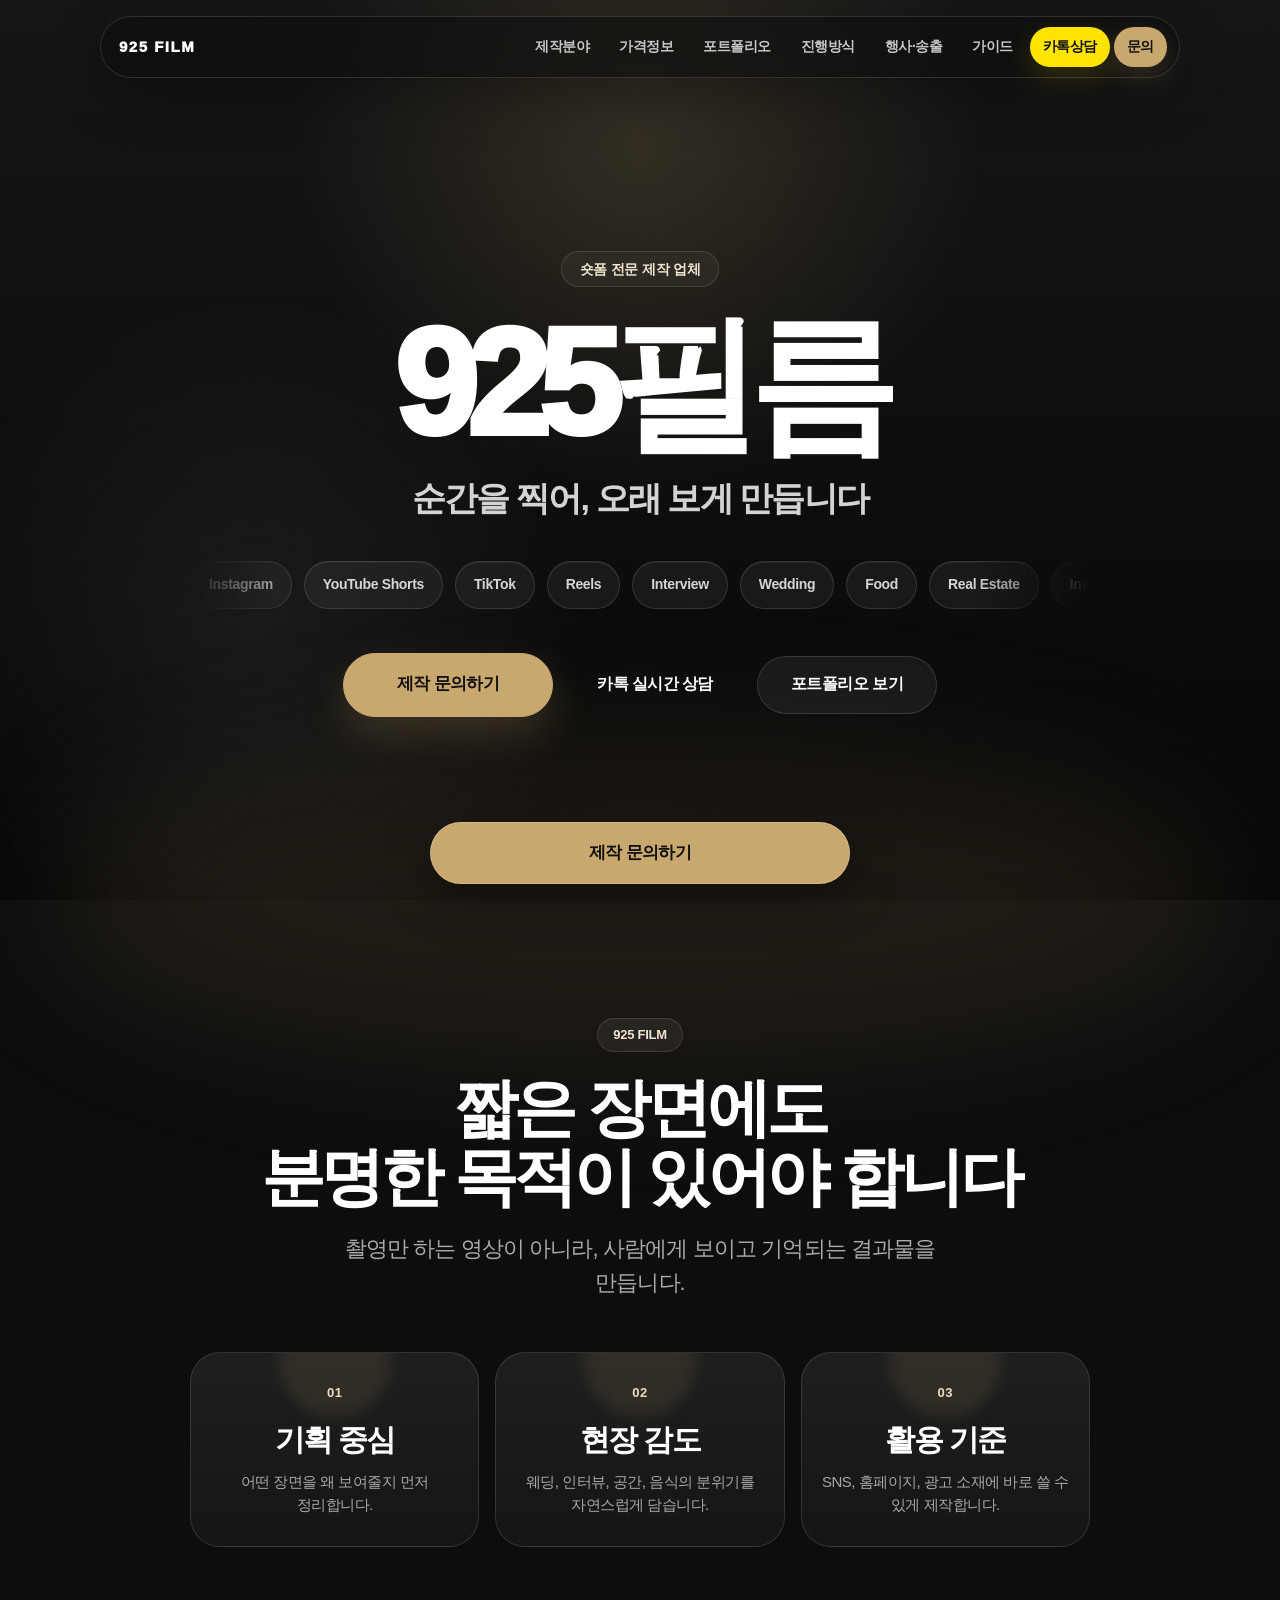
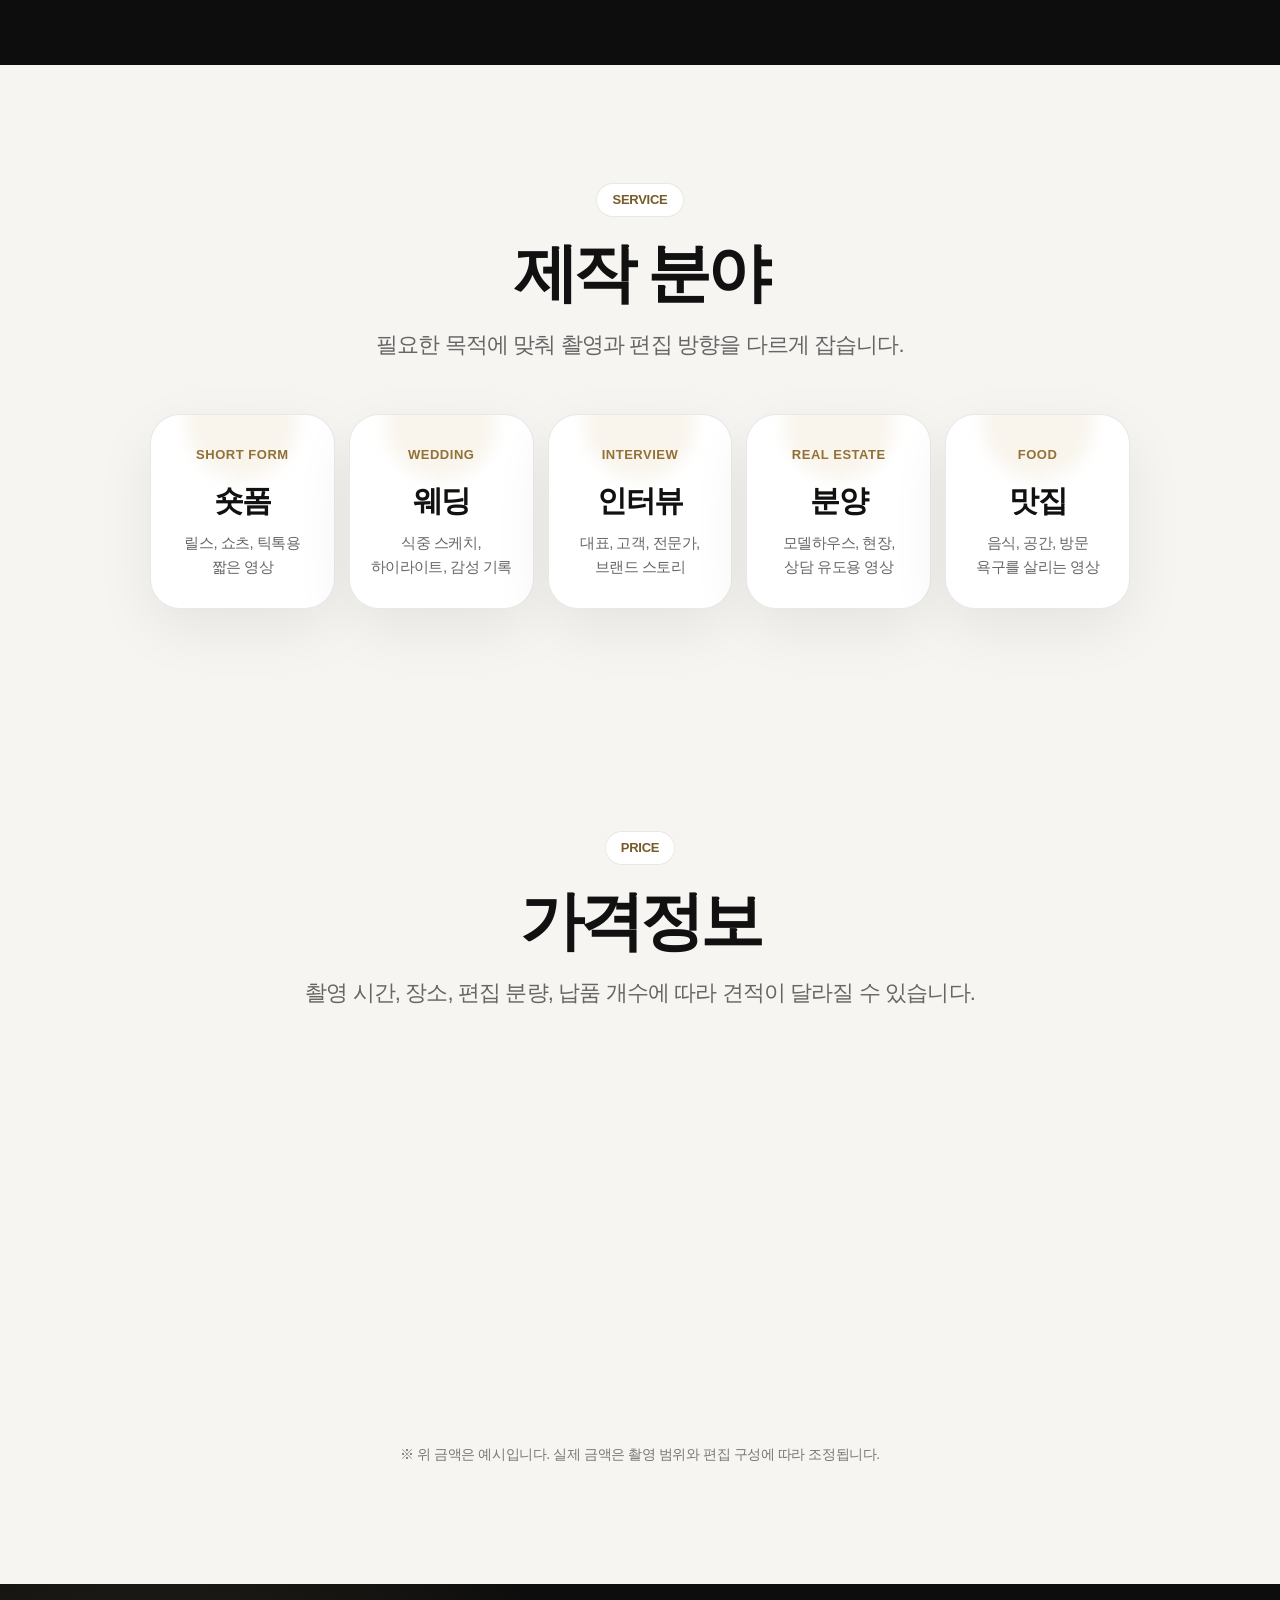
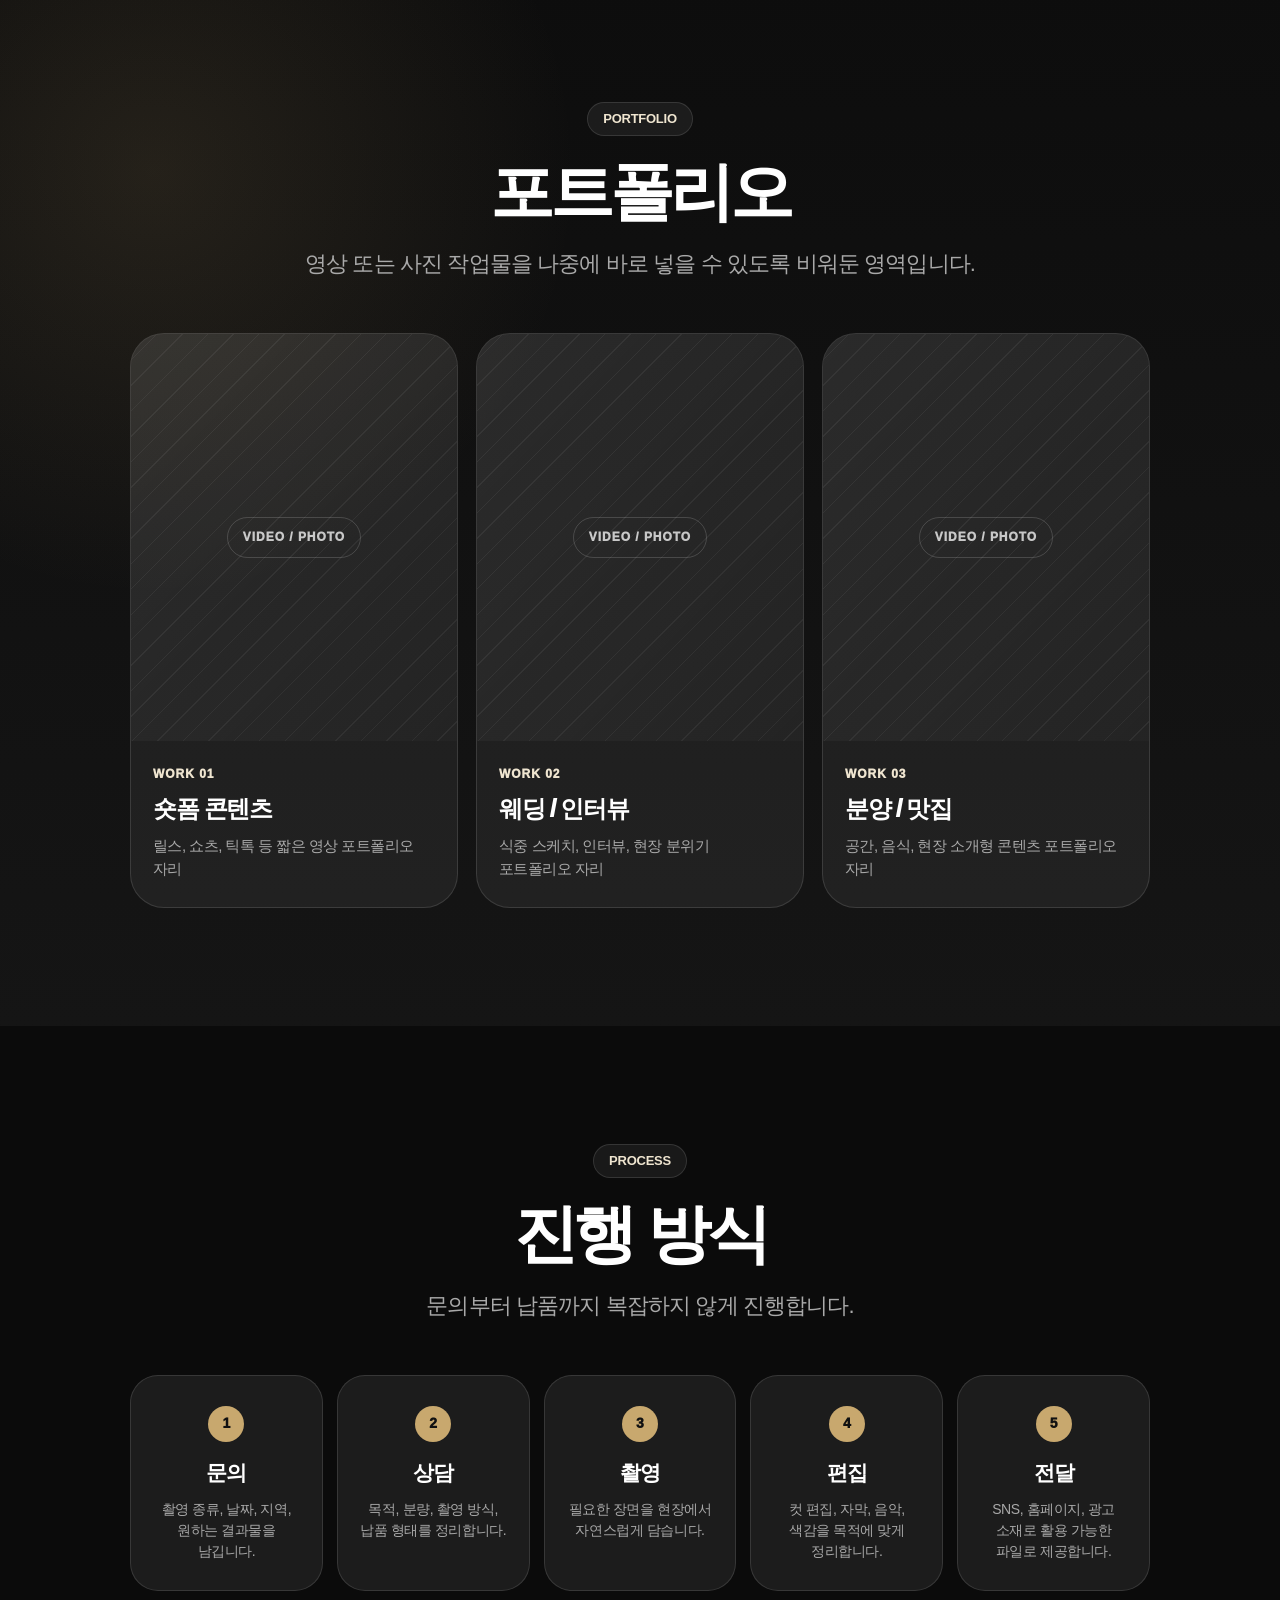
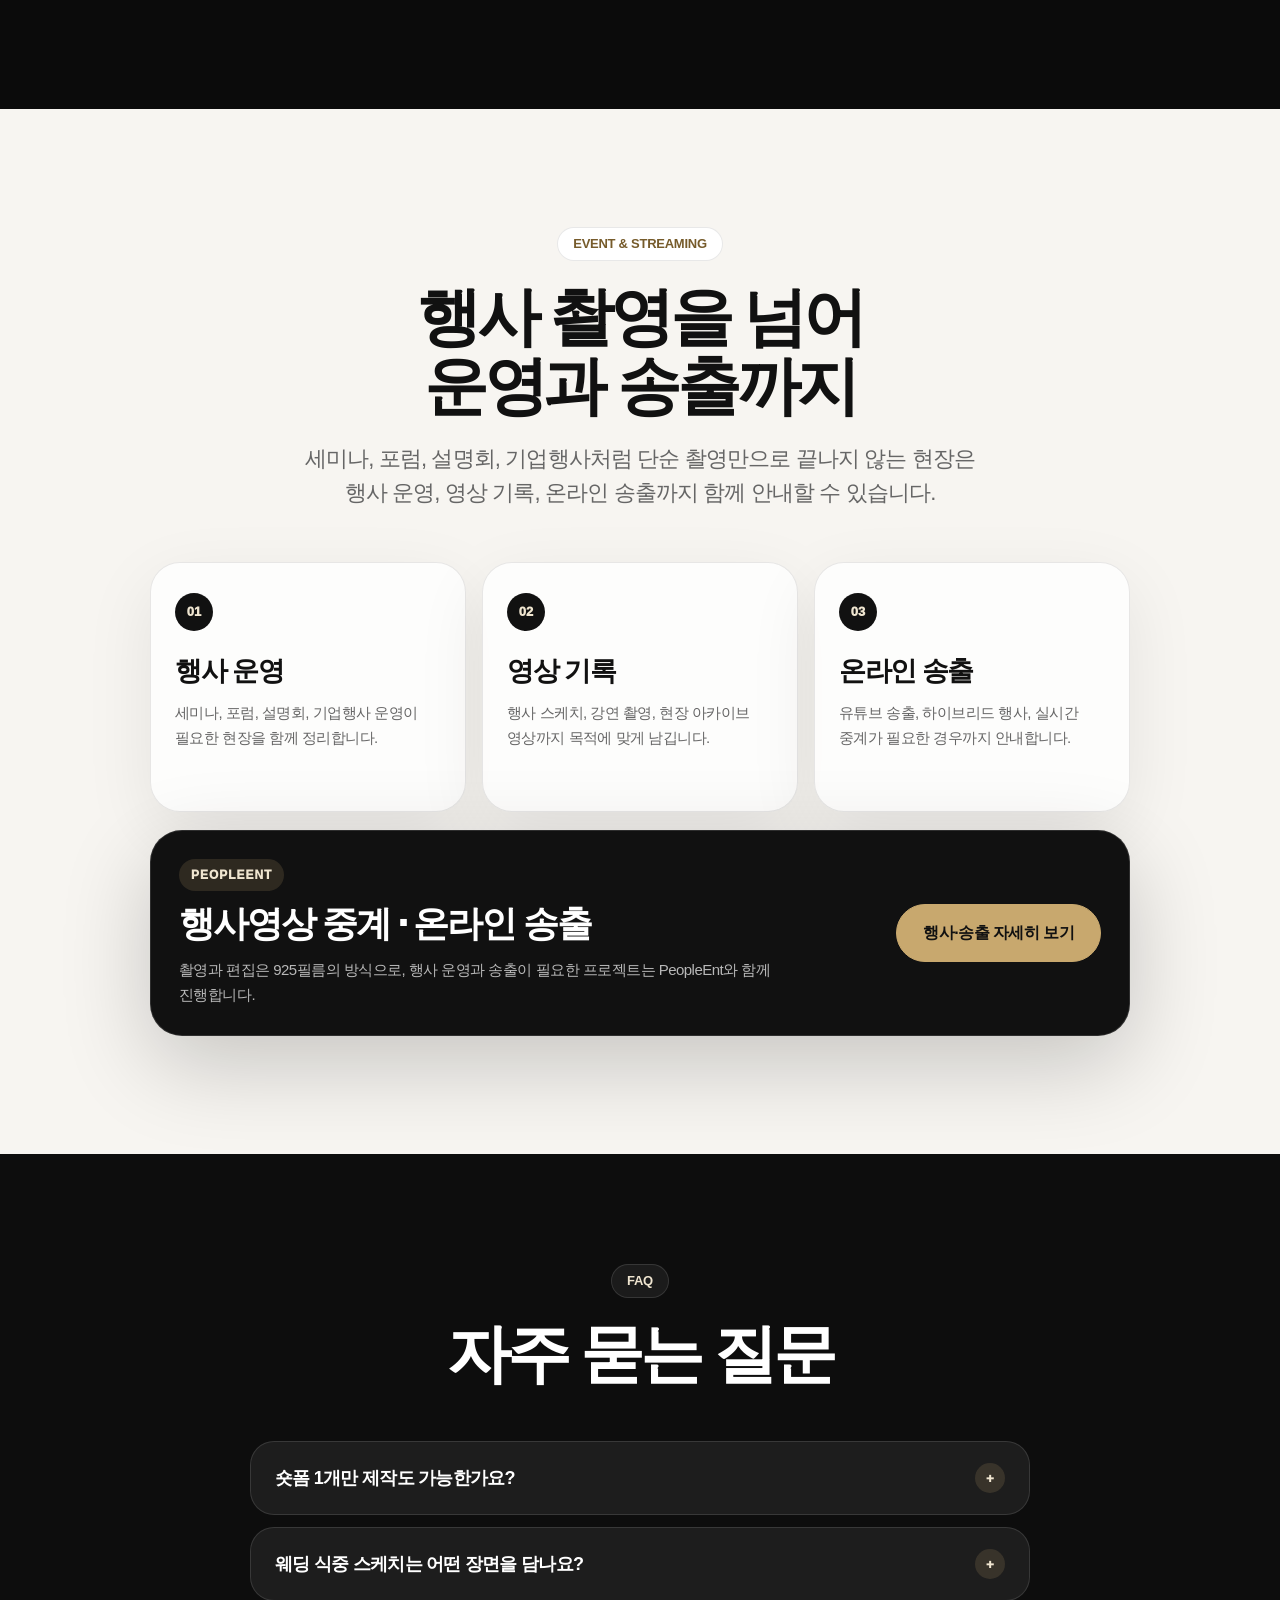
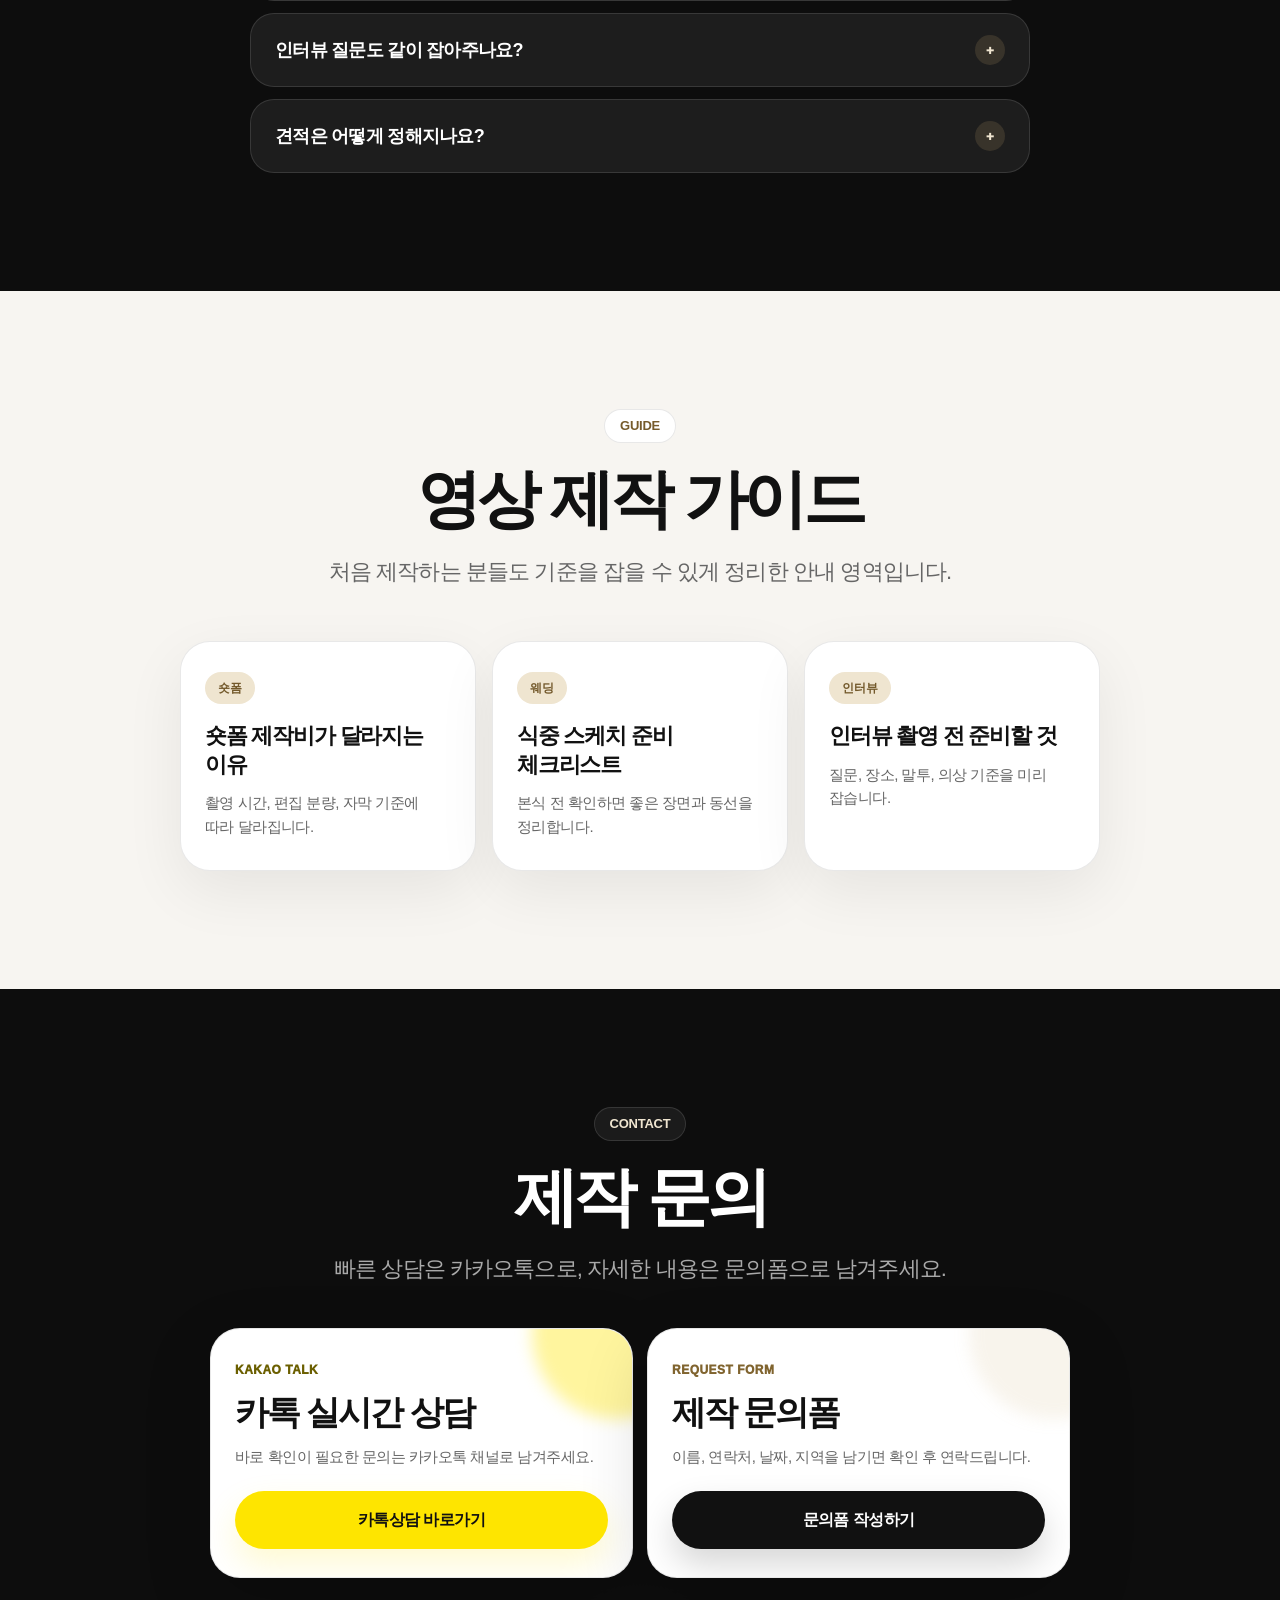
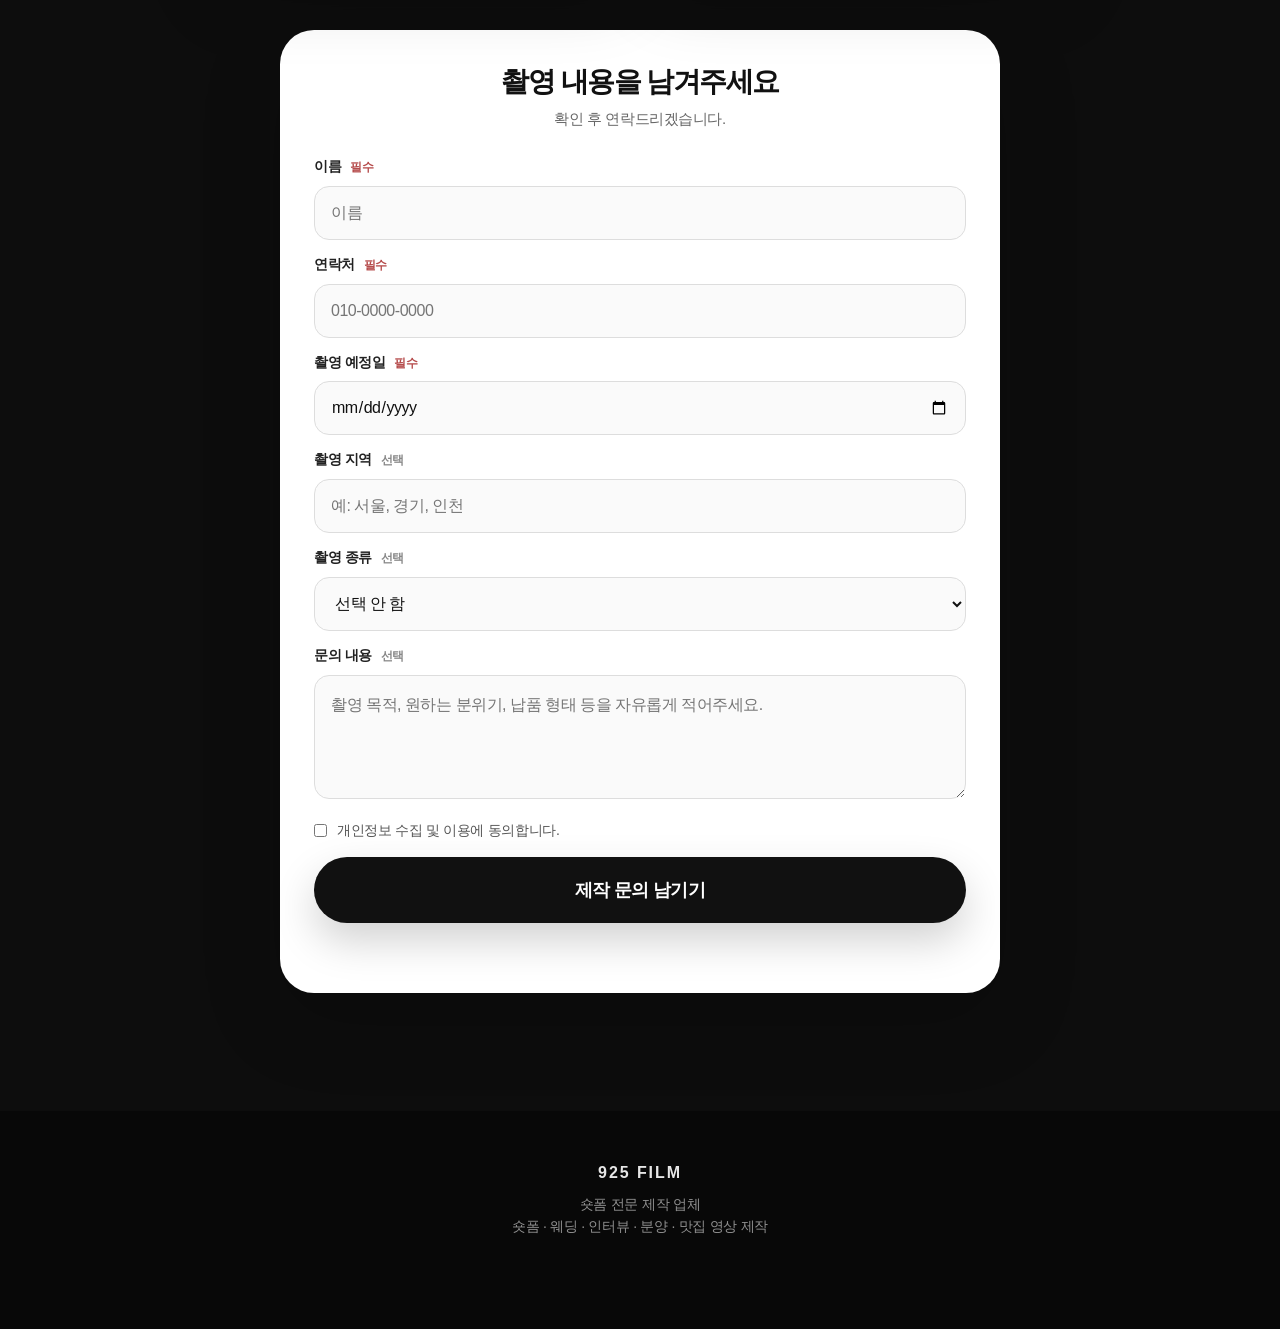
==== commit 15d4d669: "Update index.html" ====
--- a/index.html
+++ b/index.html
@@ -203,9 +203,9 @@
             <div class="price-value">30만원~</div>
             <!-- 구성 수정 -->
             <ul>
-              <li>1개 영상 납품 기준</li>
+              <li>1개 숏폼 완성 기준</li>
               <li>분양,맛집,카페 등</li>
-              <li>SNS 업로드용 비율</li>
+              <li>기획 및 현장 촬영포함</li>
             </ul>
           </article>
 
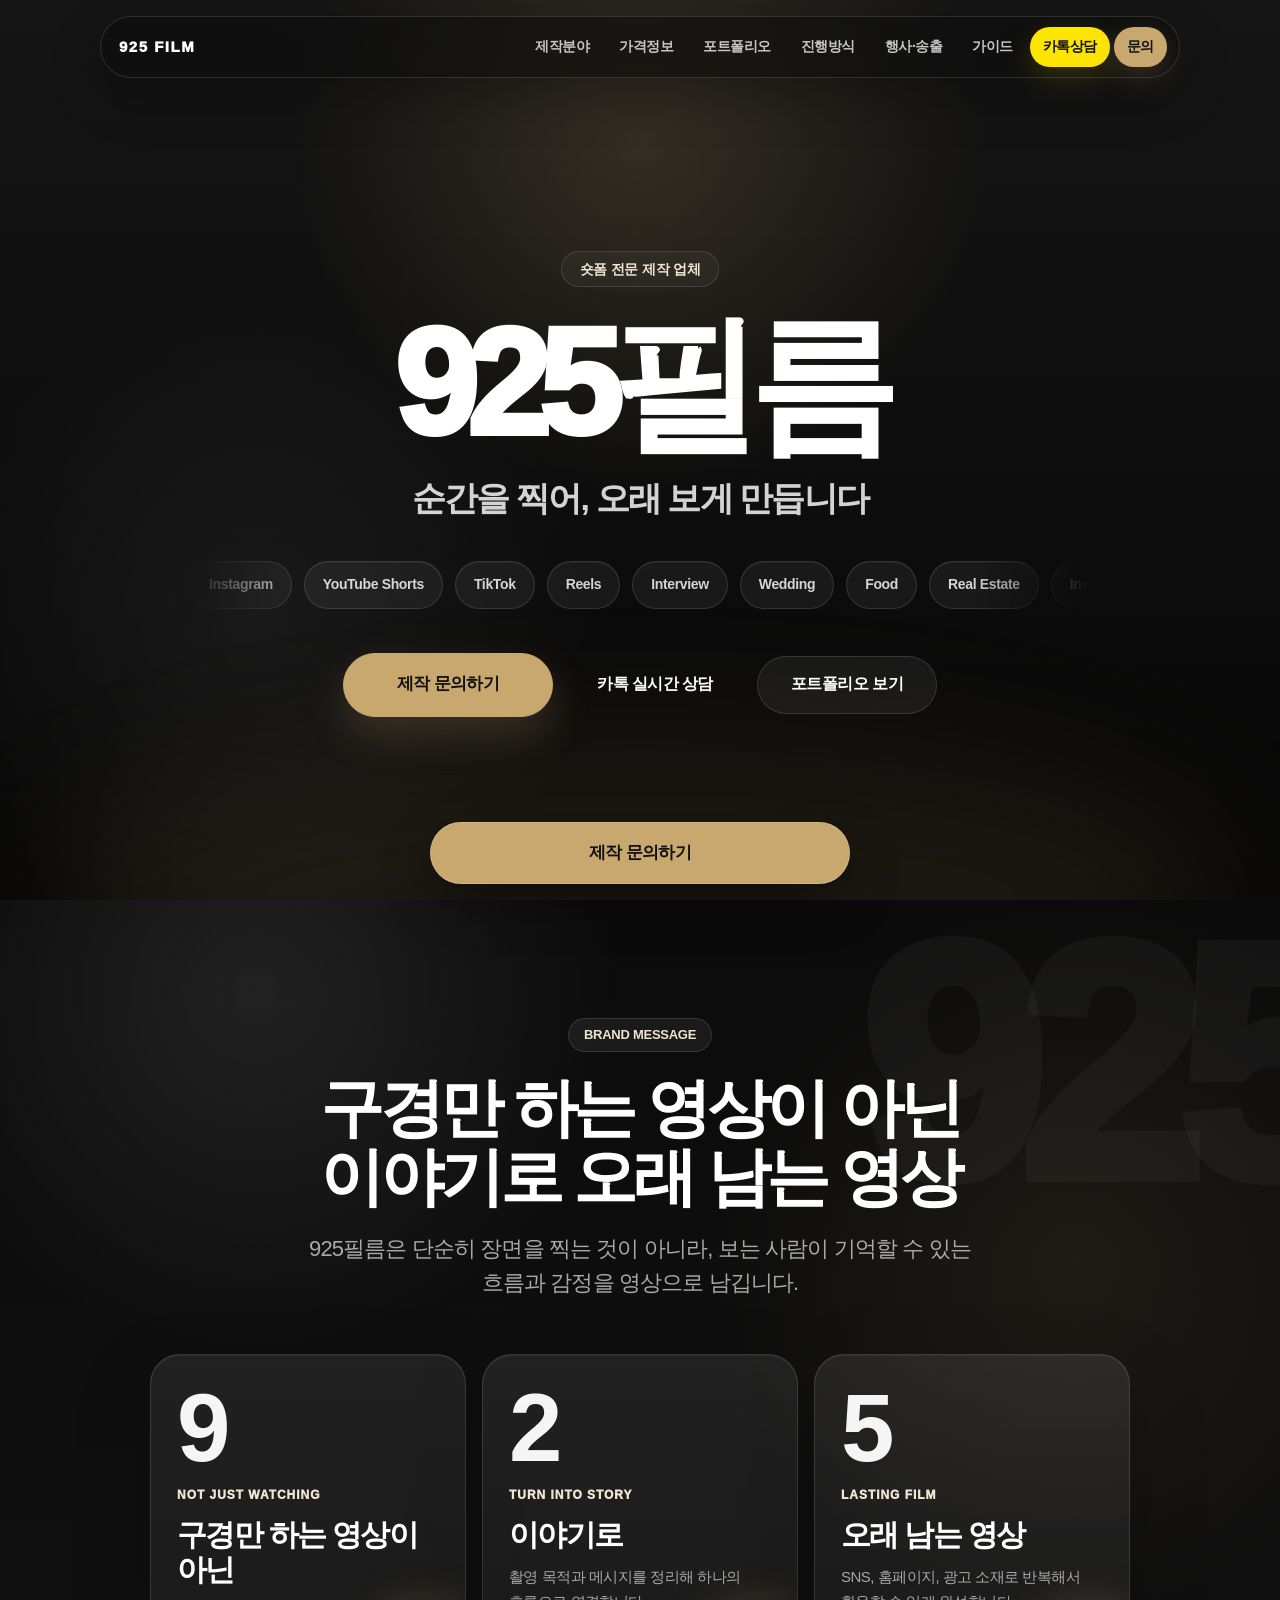
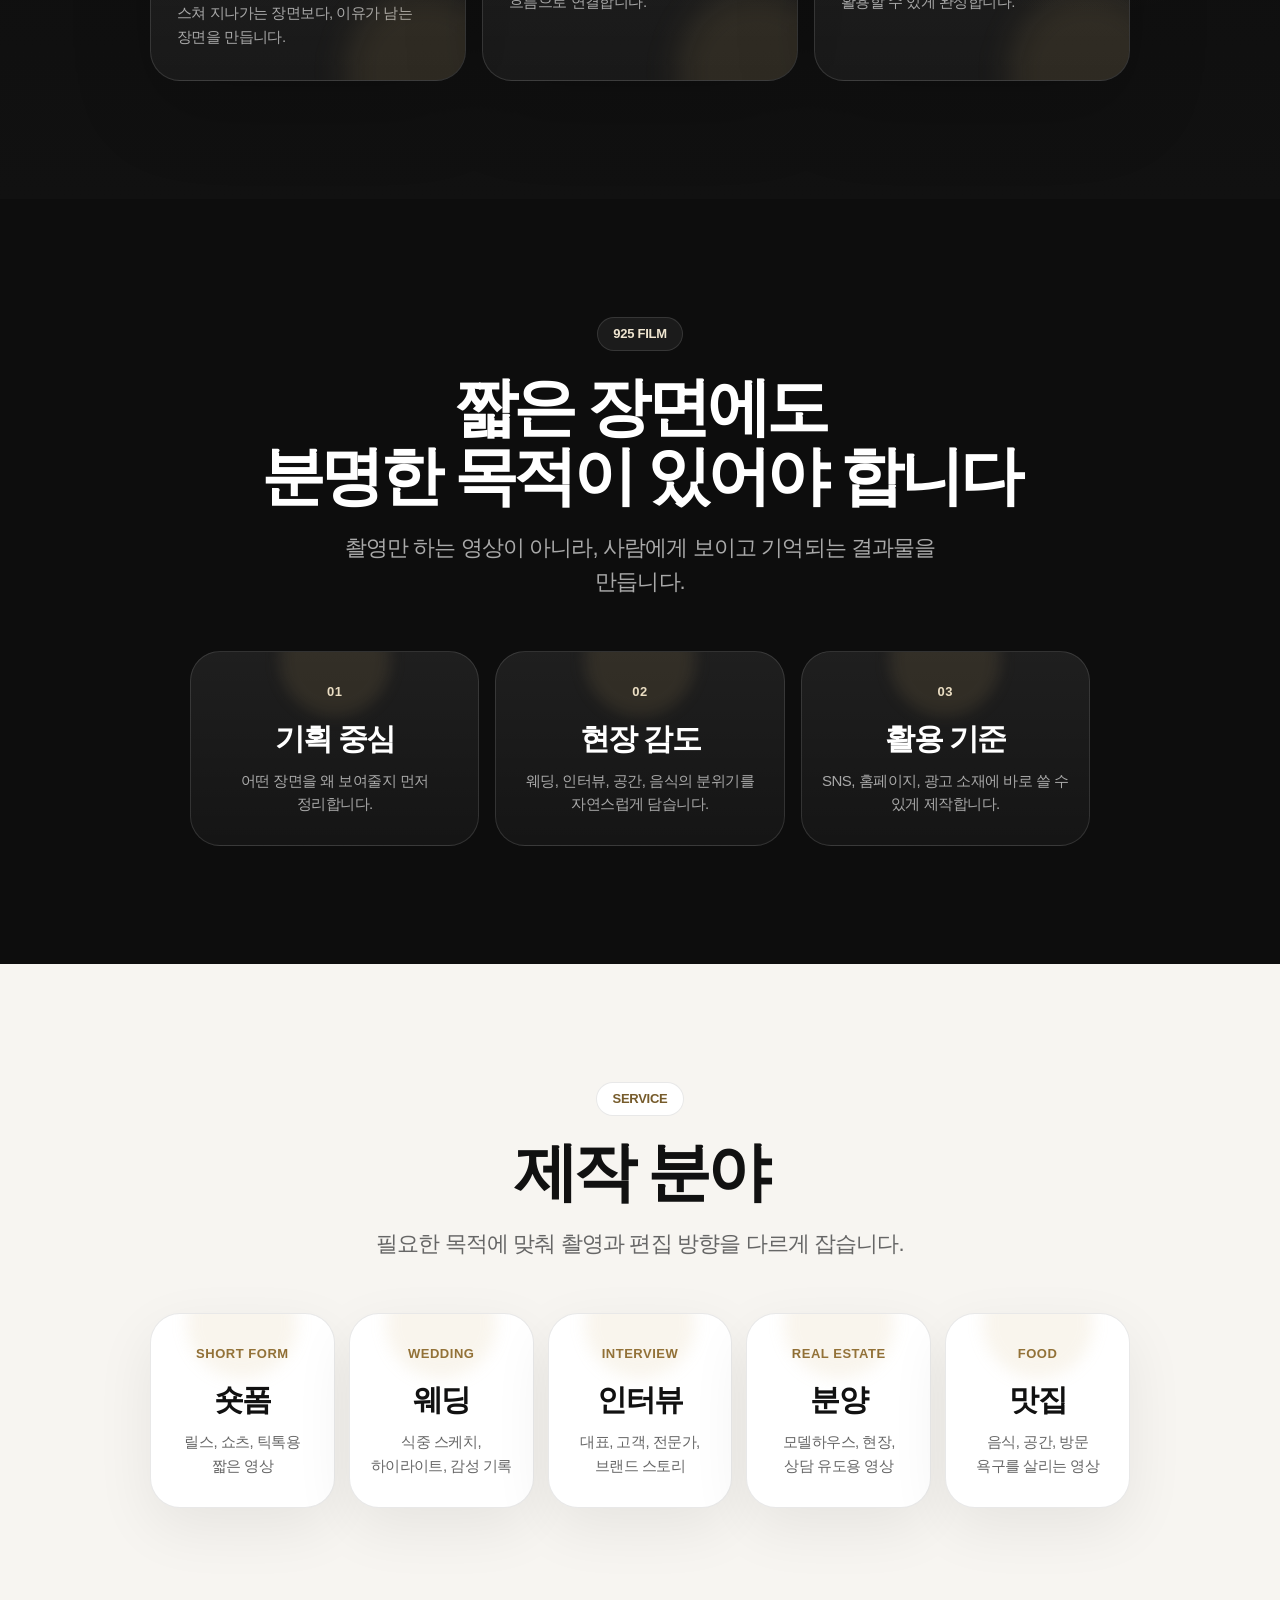
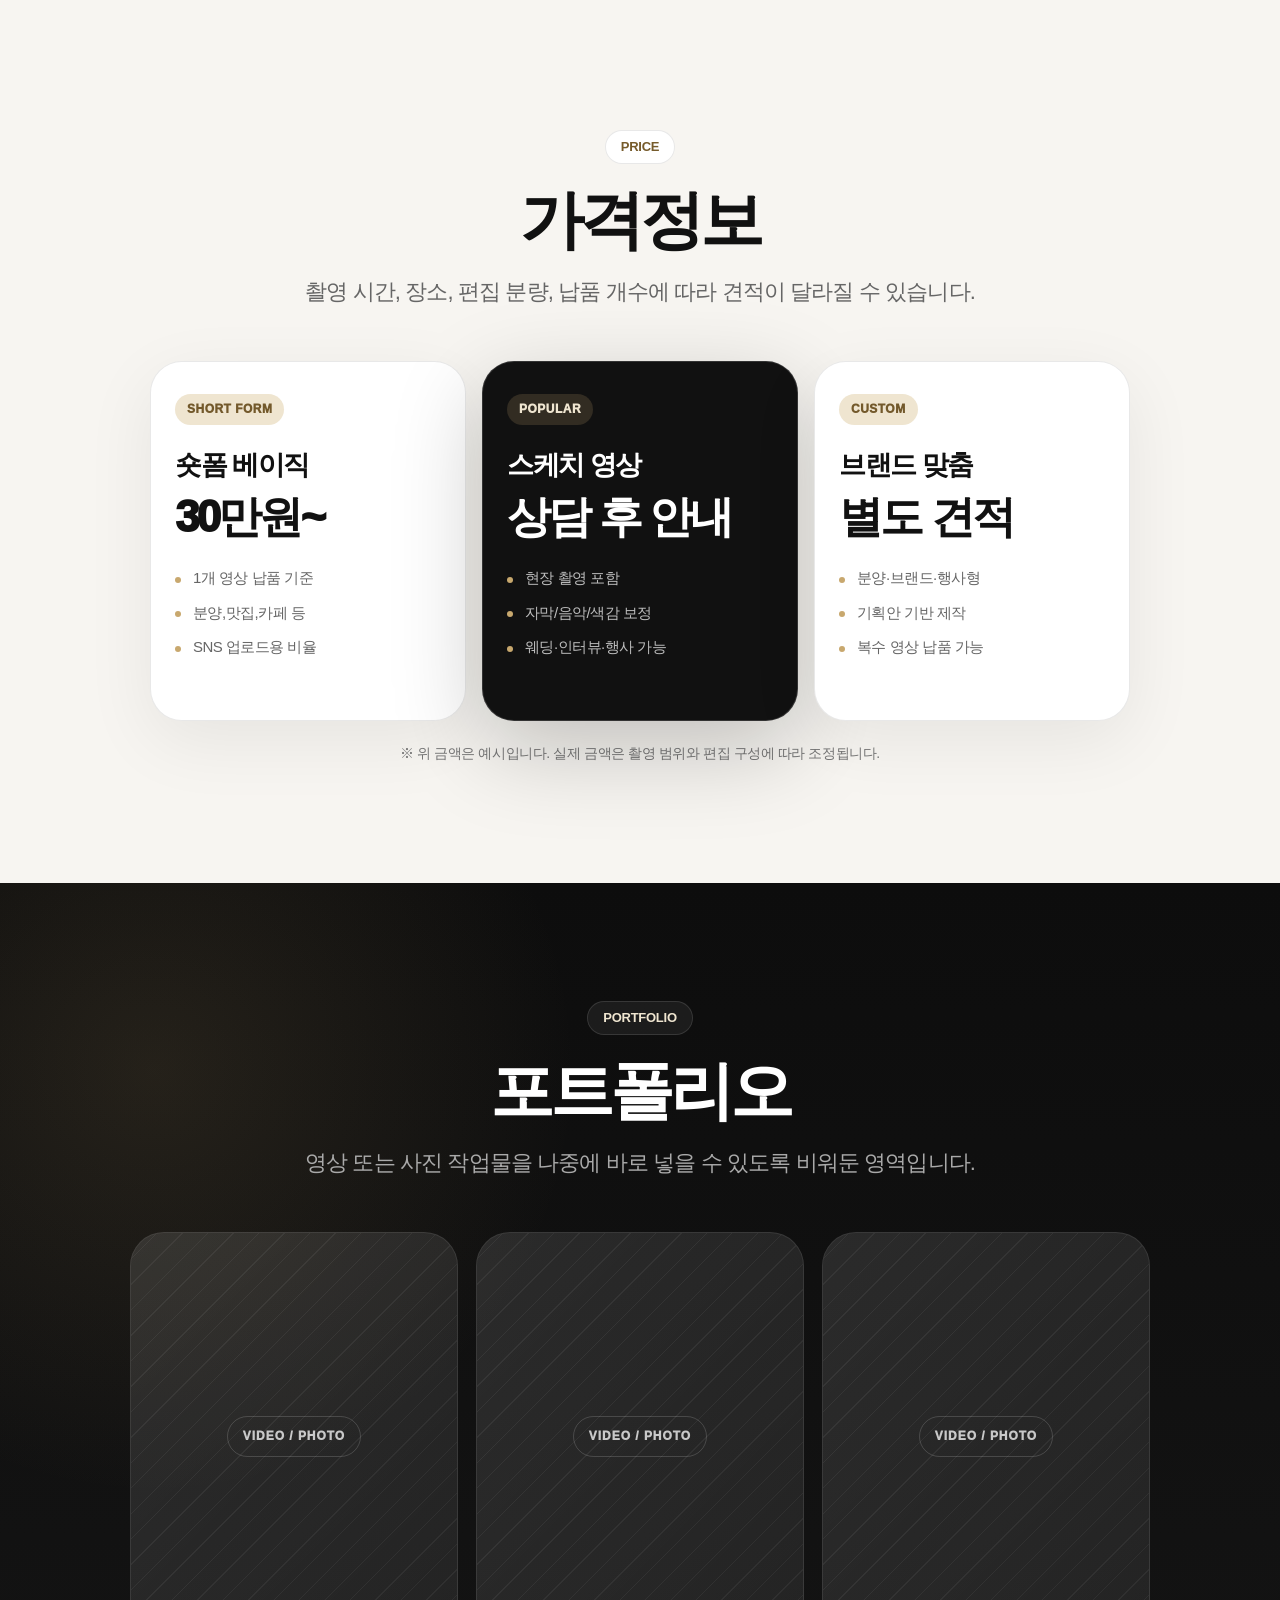
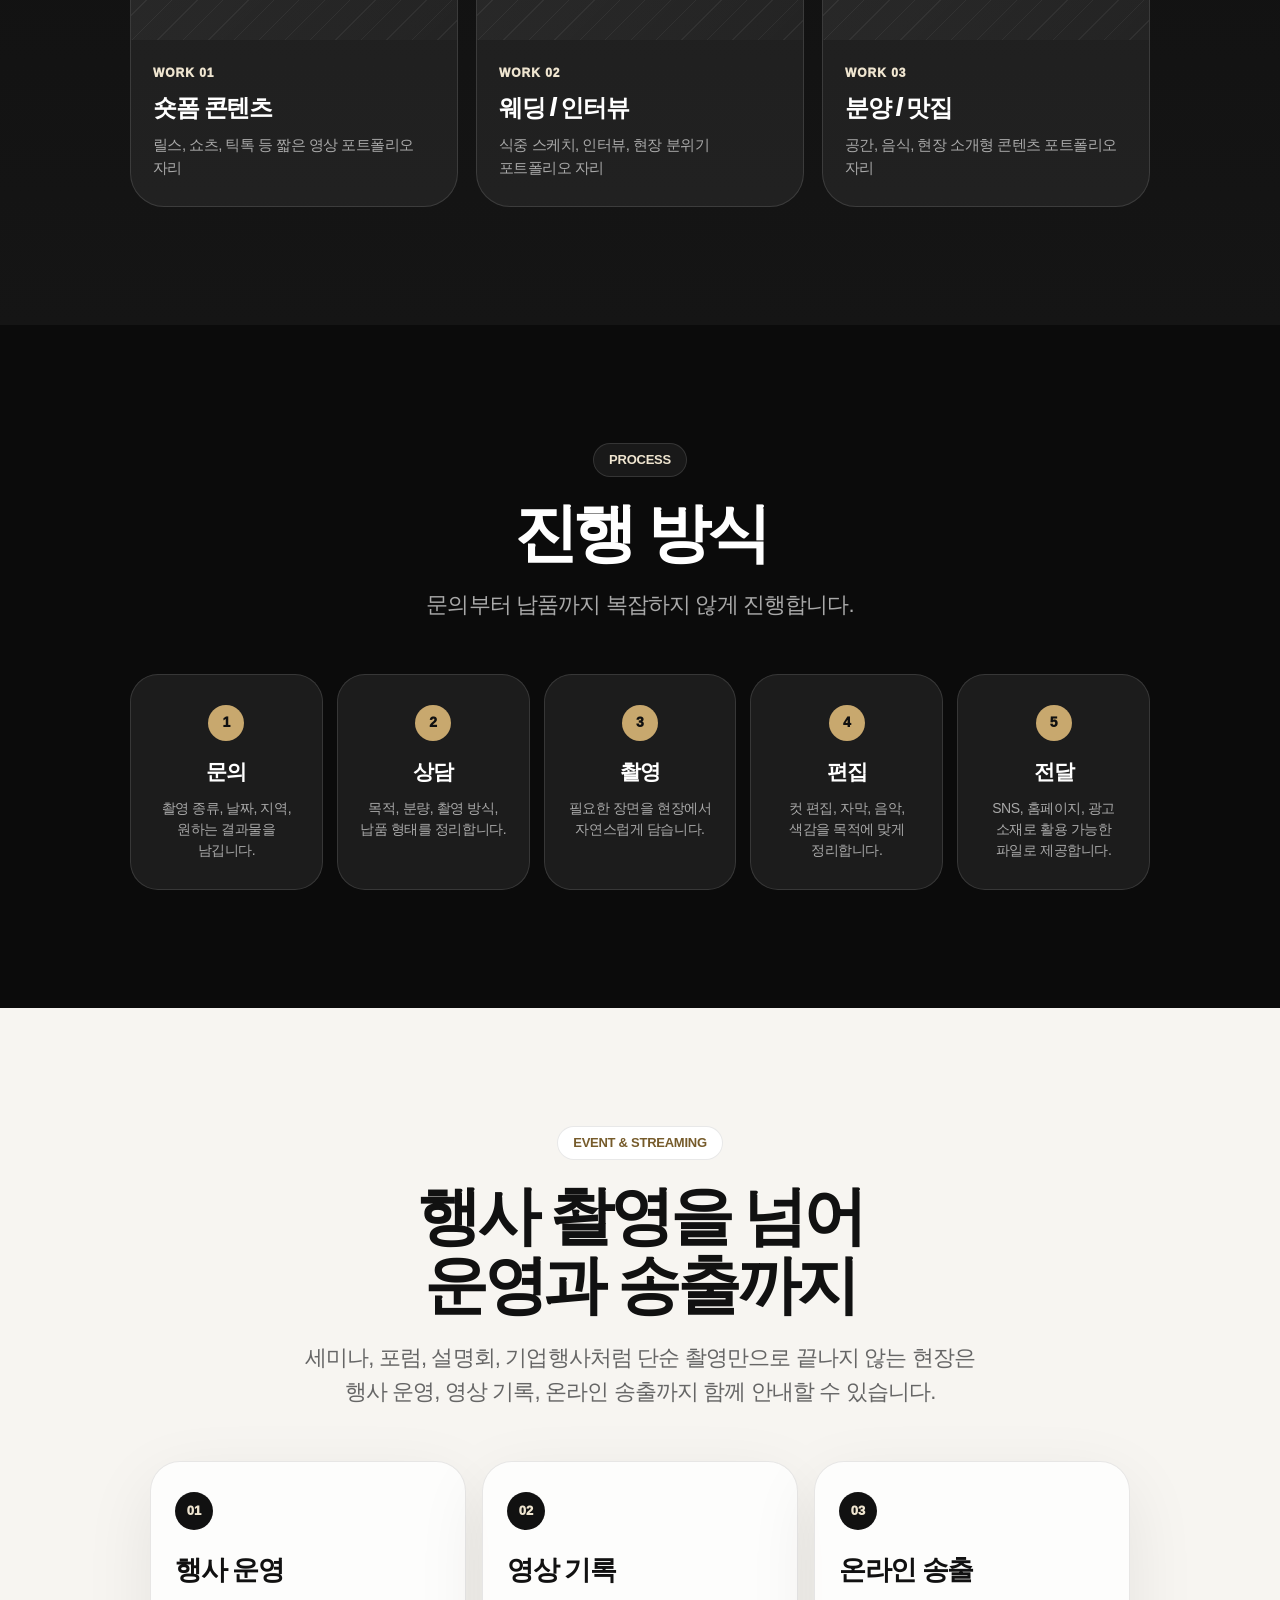
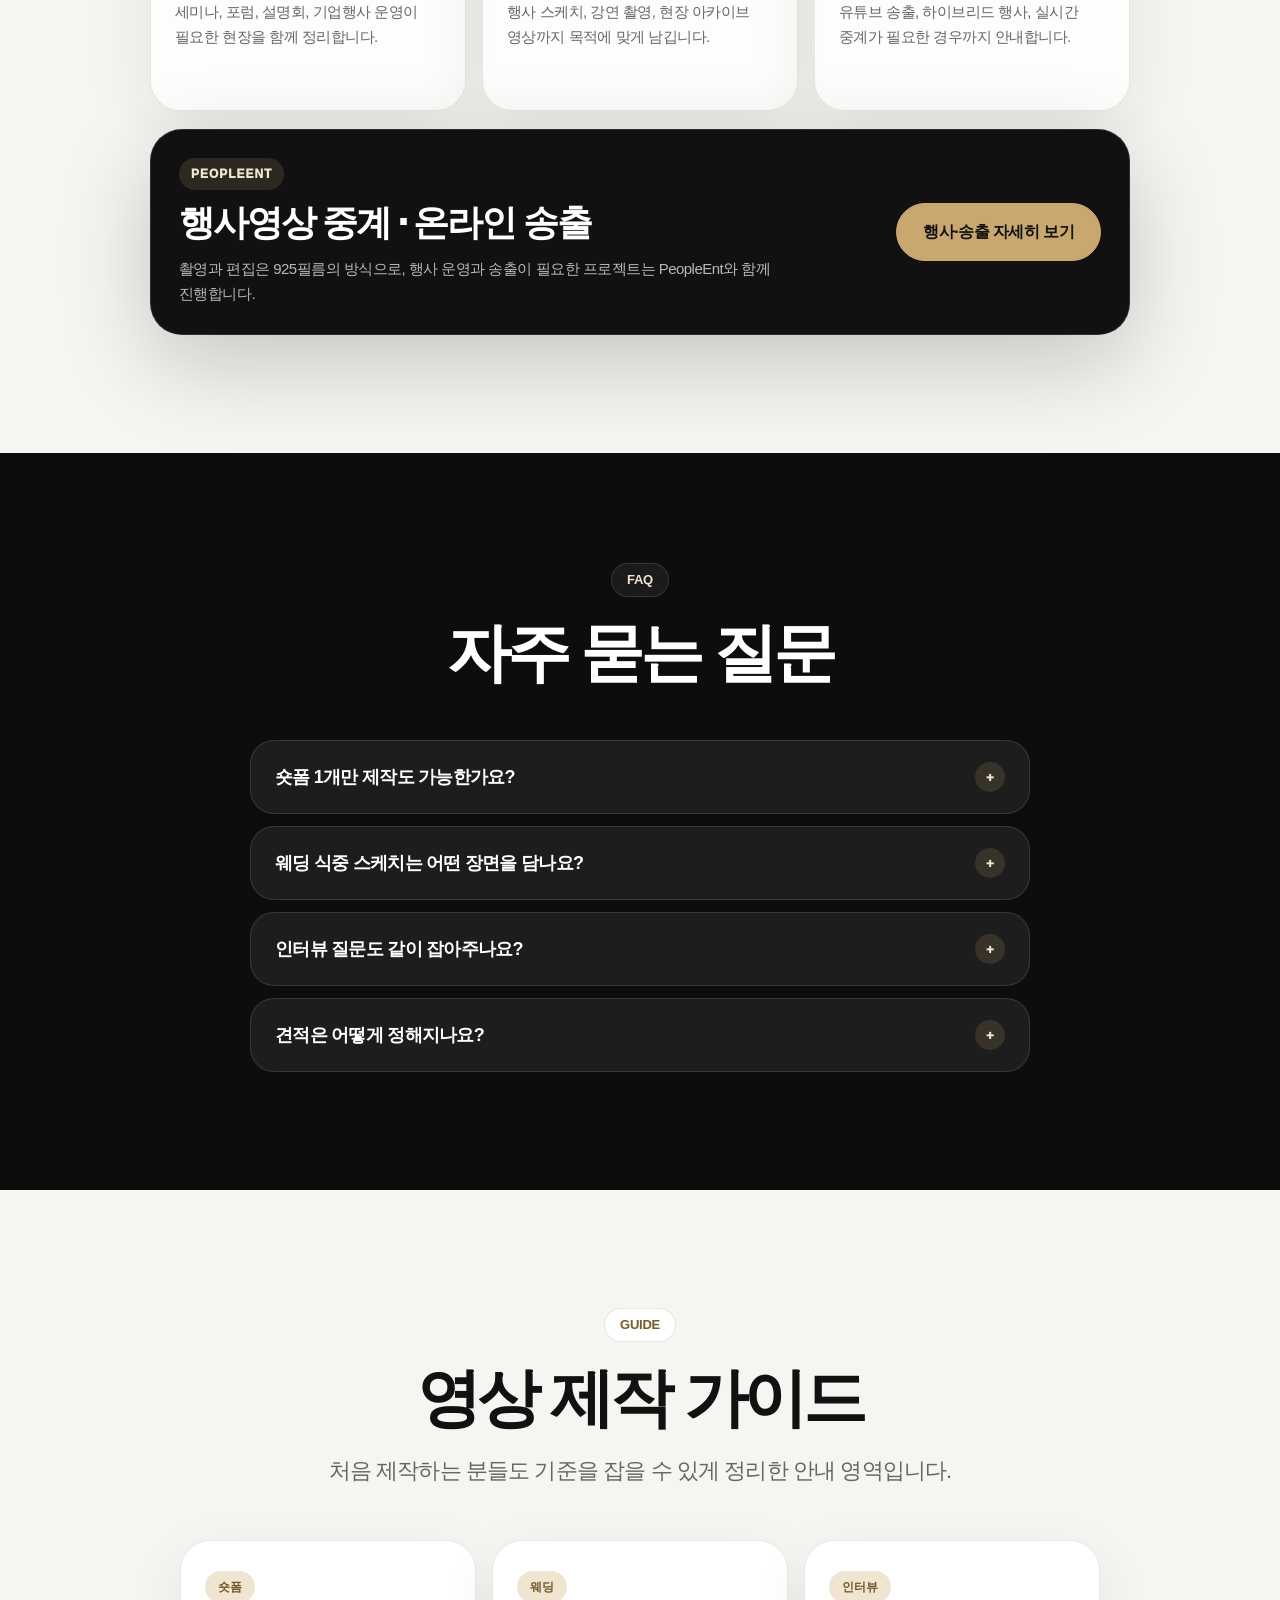
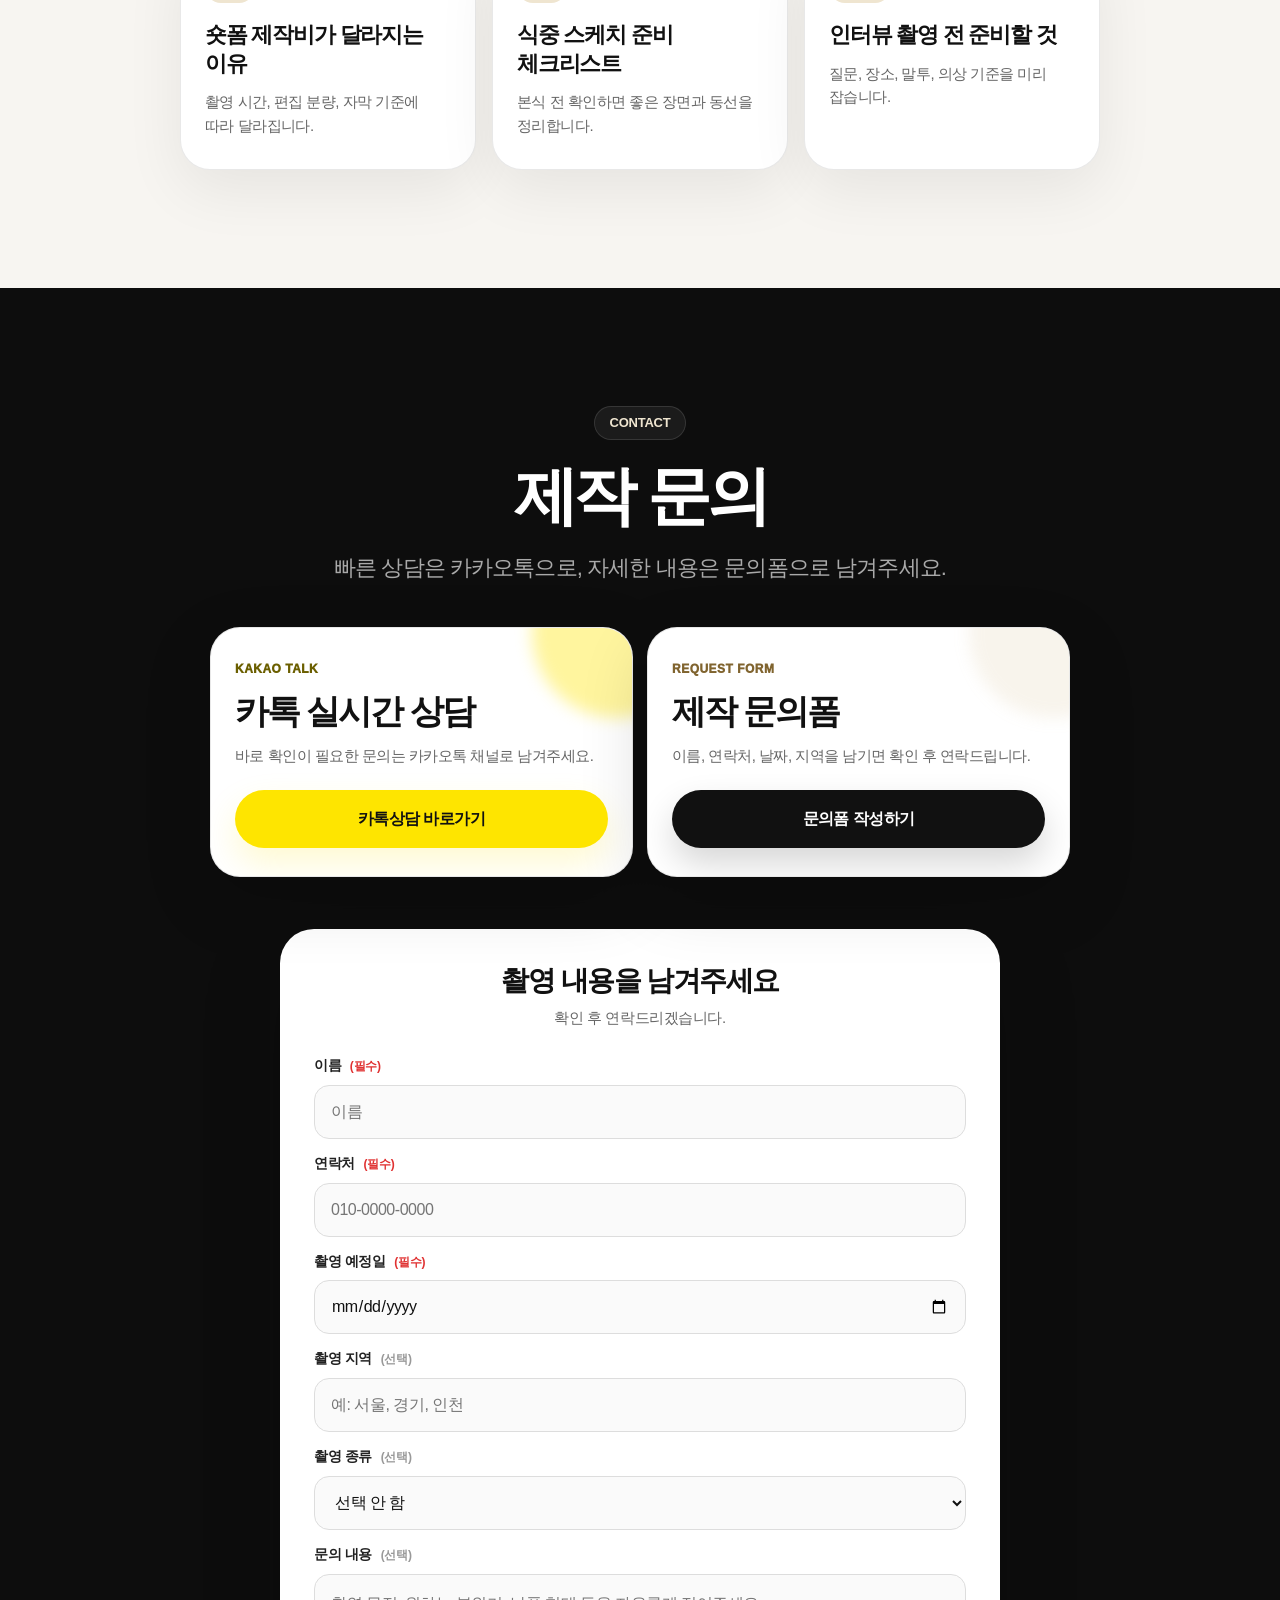
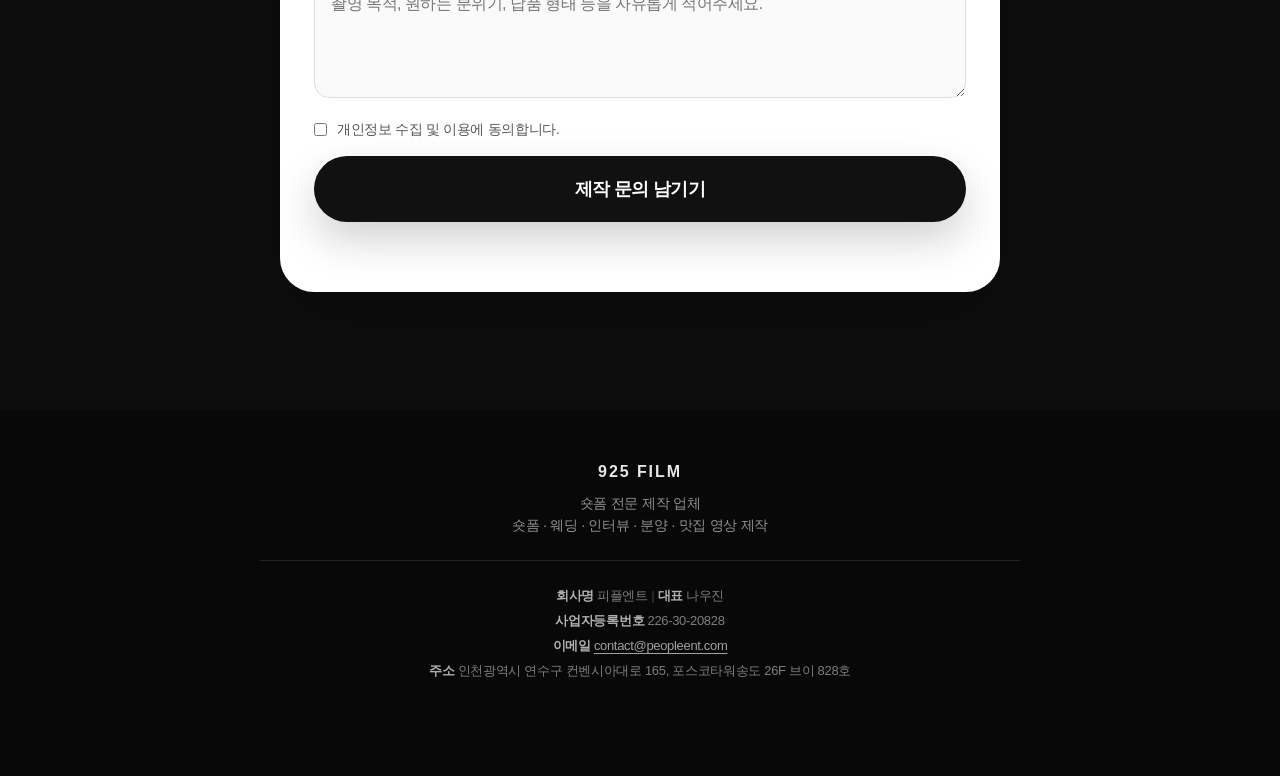
==== commit 12e8d6e7: "Update index.html" ====
--- a/index.html
+++ b/index.html
@@ -40,7 +40,7 @@
   <meta name="twitter:description" content="숏폼 · 웨딩 · 인터뷰 · 분양 · 맛집 영상 제작" />
   <meta name="twitter:image" content="https://925film.pages.dev/images/og-image.png?v=20260511-09" />
 
-  <link rel="stylesheet" href="./assets/css/style.css?v=20260511-09" />
+  <link rel="stylesheet" href="./assets/css/style.css?v=20260511-10" />
 </head>
 <body>
   <div class="wrap">
@@ -114,6 +114,50 @@
       </div>
     </section>
 
+    <!-- =========================================================
+      브랜드 메시지 섹션
+      - 히어로 바로 다음에 노출되는 핵심 브랜드 문장입니다.
+      - 9 / 2 / 5 숫자와 문구만 바꾸면 전체 메시지를 쉽게 수정할 수 있습니다.
+    ========================================================== -->
+    <section class="section brand-message-section" id="brandMessage">
+      <div class="inner reveal">
+        <div class="tag">BRAND MESSAGE</div>
+        <h2>구경만 하는 영상이 아닌<br />이야기로 오래 남는 영상</h2>
+        <p class="lead">
+          925필름은 단순히 장면을 찍는 것이 아니라, 보는 사람이 기억할 수 있는 흐름과 감정을 영상으로 남깁니다.
+        </p>
+
+        <div class="brand-message-grid">
+          <article class="brand-message-card reveal-up">
+            <span class="brand-number">9</span>
+            <div>
+              <small>NOT JUST WATCHING</small>
+              <strong>구경만 하는 영상이 아닌</strong>
+              <p>스쳐 지나가는 장면보다, 이유가 남는 장면을 만듭니다.</p>
+            </div>
+          </article>
+
+          <article class="brand-message-card reveal-up">
+            <span class="brand-number">2</span>
+            <div>
+              <small>TURN INTO STORY</small>
+              <strong>이야기로</strong>
+              <p>촬영 목적과 메시지를 정리해 하나의 흐름으로 연결합니다.</p>
+            </div>
+          </article>
+
+          <article class="brand-message-card reveal-up">
+            <span class="brand-number">5</span>
+            <div>
+              <small>LASTING FILM</small>
+              <strong>오래 남는 영상</strong>
+              <p>SNS, 홈페이지, 광고 소재로 반복해서 활용할 수 있게 완성합니다.</p>
+            </div>
+          </article>
+        </div>
+      </div>
+    </section>
+
     <section class="section intro-section" id="about">
       <div class="inner reveal">
         <div class="tag">925 FILM</div>
@@ -203,9 +247,9 @@
             <div class="price-value">30만원~</div>
             <!-- 구성 수정 -->
             <ul>
-              <li>1개 숏폼 완성 기준</li>
+              <li>1개 영상 납품 기준</li>
               <li>분양,맛집,카페 등</li>
-              <li>기획 및 현장 촬영포함</li>
+              <li>SNS 업로드용 비율</li>
             </ul>
           </article>
 
@@ -502,27 +546,27 @@
             - 예산 항목은 제거했습니다.
           ========================================================== -->
           <div class="field">
-            <label for="name">이름 <span class="field-mark required">필수</span></label>
+            <label for="name">이름 <span class="field-mark required">(필수)</span></label>
             <input id="name" name="name" type="text" placeholder="이름" required />
           </div>
 
           <div class="field">
-            <label for="phone">연락처 <span class="field-mark required">필수</span></label>
+            <label for="phone">연락처 <span class="field-mark required">(필수)</span></label>
             <input id="phone" name="phone" type="tel" placeholder="010-0000-0000" required />
           </div>
 
           <div class="field">
-            <label for="shoot_date">촬영 예정일 <span class="field-mark required">필수</span></label>
+            <label for="shoot_date">촬영 예정일 <span class="field-mark required">(필수)</span></label>
             <input id="shoot_date" name="shoot_date" type="date" required />
           </div>
 
           <div class="field">
-            <label for="region">촬영 지역 <span class="field-mark optional">선택</span></label>
+            <label for="region">촬영 지역 <span class="field-mark optional">(선택)</span></label>
             <input id="region" name="region" type="text" placeholder="예: 서울, 경기, 인천" />
           </div>
 
           <div class="field">
-            <label for="service_type">촬영 종류 <span class="field-mark optional">선택</span></label>
+            <label for="service_type">촬영 종류 <span class="field-mark optional">(선택)</span></label>
             <select id="service_type" name="service_type">
               <option value="">선택 안 함</option>
               <option value="숏폼">숏폼</option>
@@ -536,7 +580,7 @@
           </div>
 
           <div class="field">
-            <label for="message">문의 내용 <span class="field-mark optional">선택</span></label>
+            <label for="message">문의 내용 <span class="field-mark optional">(선택)</span></label>
             <textarea id="message" name="message" placeholder="촬영 목적, 원하는 분위기, 납품 형태 등을 자유롭게 적어주세요."></textarea>
           </div>
 
@@ -560,14 +604,31 @@
     </section>
 
     <footer class="footer">
-      <strong>925 FILM</strong>
-      <p>숏폼 전문 제작 업체</p>
-      <p>숏폼 · 웨딩 · 인터뷰 · 분양 · 맛집 영상 제작</p>
+      <div class="footer-inner">
+        <strong>925 FILM</strong>
+        <p>숏폼 전문 제작 업체</p>
+        <p>숏폼 · 웨딩 · 인터뷰 · 분양 · 맛집 영상 제작</p>
+
+        <div class="footer-business" aria-label="사업자 정보">
+          <p><b>회사명</b> 피플엔트 <span>|</span> <b>대표</b> 나우진</p>
+          <p><b>사업자등록번호</b> 226-30-20828</p>
+          <p><b>이메일</b> <a href="mailto:contact@peopleent.com">contact@peopleent.com</a></p>
+          <p><b>주소</b> 인천광역시 연수구 컨벤시아대로 165, 포스코타워송도 26F 브이 828호</p>
+        </div>
+      </div>
     </footer>
 
     <a href="#contact" class="floating inquiry-cta" aria-label="제작 문의 폼으로 이동">제작 문의하기</a>
   </div>
 
-  <script src="./assets/js/main.js?v=20260511-09"></script>
+  <!-- =========================================================
+    Google Apps Script 문의폼 연동 주소
+    1) 아래 Apps Script 코드를 배포한 뒤 생성된 Web App URL을
+    2) 따옴표 안에 붙여넣으면 실제 구글시트 저장 + 이메일 알림이 작동합니다.
+  ========================================================== -->
+  <script>
+    window.NINE25_FORM_ENDPOINT = "";
+  </script>
+  <script src="./assets/js/main.js?v=20260511-10"></script>
 </body>
 </html>
--- a/assets/css/style.css
+++ b/assets/css/style.css
@@ -1727,3 +1727,206 @@
   .process-card { min-height: 126px; }
   .portfolio-card { flex-basis: 86%; }
 }
+
+
+/* =========================================================
+  v20260511-10 브랜드 메시지 / 사업자정보 / 폼 연동 보강
+========================================================= */
+.brand-message-section {
+  background:
+    radial-gradient(circle at 20% 10%, rgba(255,255,255,.09), transparent 28%),
+    radial-gradient(circle at 84% 40%, rgba(200,168,110,.09), transparent 30%),
+    linear-gradient(180deg, #0b0b0b 0%, #111 100%);
+  overflow: hidden;
+}
+
+.brand-message-section::before {
+  content: "925";
+  position: absolute;
+  right: -4vw;
+  top: 34px;
+  color: rgba(255,255,255,.035);
+  font-size: clamp(120px, 26vw, 360px);
+  line-height: .8;
+  font-weight: 950;
+  letter-spacing: -.08em;
+  pointer-events: none;
+}
+
+.brand-message-section h2 {
+  max-width: 920px;
+  margin-left: auto;
+  margin-right: auto;
+}
+
+.brand-message-grid {
+  width: min(100%, 980px);
+  margin: 54px auto 0;
+  display: grid;
+  grid-template-columns: repeat(3, 1fr);
+  gap: 16px;
+}
+
+.brand-message-card {
+  position: relative;
+  min-height: 260px;
+  padding: 34px 26px 30px;
+  border-radius: 30px;
+  text-align: left;
+  background: linear-gradient(180deg, rgba(255,255,255,.082), rgba(255,255,255,.038));
+  border: 1px solid rgba(255,255,255,.12);
+  box-shadow: inset 0 1px 0 rgba(255,255,255,.06), 0 28px 80px rgba(0,0,0,.18);
+  overflow: hidden;
+  transition: transform .24s ease, border-color .24s ease, background .24s ease;
+}
+
+.brand-message-card:hover {
+  transform: translateY(-6px);
+  border-color: rgba(200,168,110,.42);
+  background: linear-gradient(180deg, rgba(255,255,255,.11), rgba(255,255,255,.05));
+}
+
+.brand-message-card::after {
+  content: "";
+  position: absolute;
+  inset: auto -40px -70px auto;
+  width: 160px;
+  height: 160px;
+  border-radius: 999px;
+  background: rgba(200,168,110,.12);
+  filter: blur(16px);
+}
+
+.brand-number {
+  display: block;
+  margin-bottom: 18px;
+  color: rgba(255,255,255,.96);
+  font-size: clamp(60px, 8vw, 96px);
+  line-height: .82;
+  font-weight: 900;
+  letter-spacing: -.08em;
+}
+
+.brand-message-card small {
+  display: block;
+  margin-bottom: 12px;
+  color: var(--point-soft);
+  font-size: 12px;
+  font-weight: 950;
+  letter-spacing: .08em;
+}
+
+.brand-message-card strong {
+  display: block;
+  color: #fff;
+  font-size: clamp(22px, 2.7vw, 30px);
+  line-height: 1.18;
+  letter-spacing: -.055em;
+  font-weight: 950;
+}
+
+.brand-message-card p {
+  margin-top: 13px;
+  color: rgba(255,255,255,.62);
+  font-size: 15px;
+  line-height: 1.65;
+  letter-spacing: -.035em;
+}
+
+.field-mark.required {
+  color: #e03131;
+  font-size: 12px;
+  font-weight: 850;
+}
+
+.field-mark.optional {
+  color: #999;
+  font-size: 12px;
+  font-weight: 650;
+}
+
+.submit.is-loading {
+  opacity: .72;
+  cursor: wait;
+  transform: none !important;
+}
+
+.form-status.is-error { color: #d33; }
+.form-status.is-success { color: #6e5527; }
+
+.footer-inner {
+  width: min(100%, var(--max));
+  margin: 0 auto;
+}
+
+.footer-business {
+  width: min(100%, 760px);
+  margin: 24px auto 0;
+  padding-top: 22px;
+  border-top: 1px solid rgba(255,255,255,.11);
+  color: rgba(255,255,255,.48);
+  font-size: 13px;
+  line-height: 1.75;
+  letter-spacing: -.025em;
+}
+
+.footer-business p { margin: 2px 0; }
+.footer-business b {
+  color: rgba(255,255,255,.68);
+  font-weight: 800;
+}
+.footer-business span { color: rgba(255,255,255,.22); }
+.footer-business a {
+  color: rgba(255,255,255,.62);
+  text-decoration: underline;
+  text-underline-offset: 3px;
+}
+
+@media (max-width: 900px) {
+  .brand-message-grid {
+    grid-template-columns: 1fr;
+    width: min(100%, 560px);
+  }
+  .brand-message-card { min-height: auto; }
+}
+
+@media (max-width: 640px) {
+  .brand-message-section { padding-top: 76px; padding-bottom: 72px; }
+  .brand-message-section::before {
+    right: -18vw;
+    top: 52px;
+    font-size: 190px;
+  }
+  .brand-message-grid {
+    margin-top: 30px;
+    gap: 10px;
+  }
+  .brand-message-card {
+    padding: 24px 18px 22px;
+    border-radius: 22px;
+  }
+  .brand-number {
+    margin-bottom: 12px;
+    font-size: 58px;
+  }
+  .brand-message-card small {
+    margin-bottom: 8px;
+    font-size: 10.5px;
+  }
+  .brand-message-card strong {
+    font-size: 22px;
+  }
+  .brand-message-card p {
+    font-size: 13.5px;
+    line-height: 1.55;
+  }
+  .footer {
+    padding-bottom: 86px;
+  }
+  .footer-business {
+    margin-top: 20px;
+    padding-top: 18px;
+    font-size: 12px;
+    line-height: 1.65;
+  }
+}
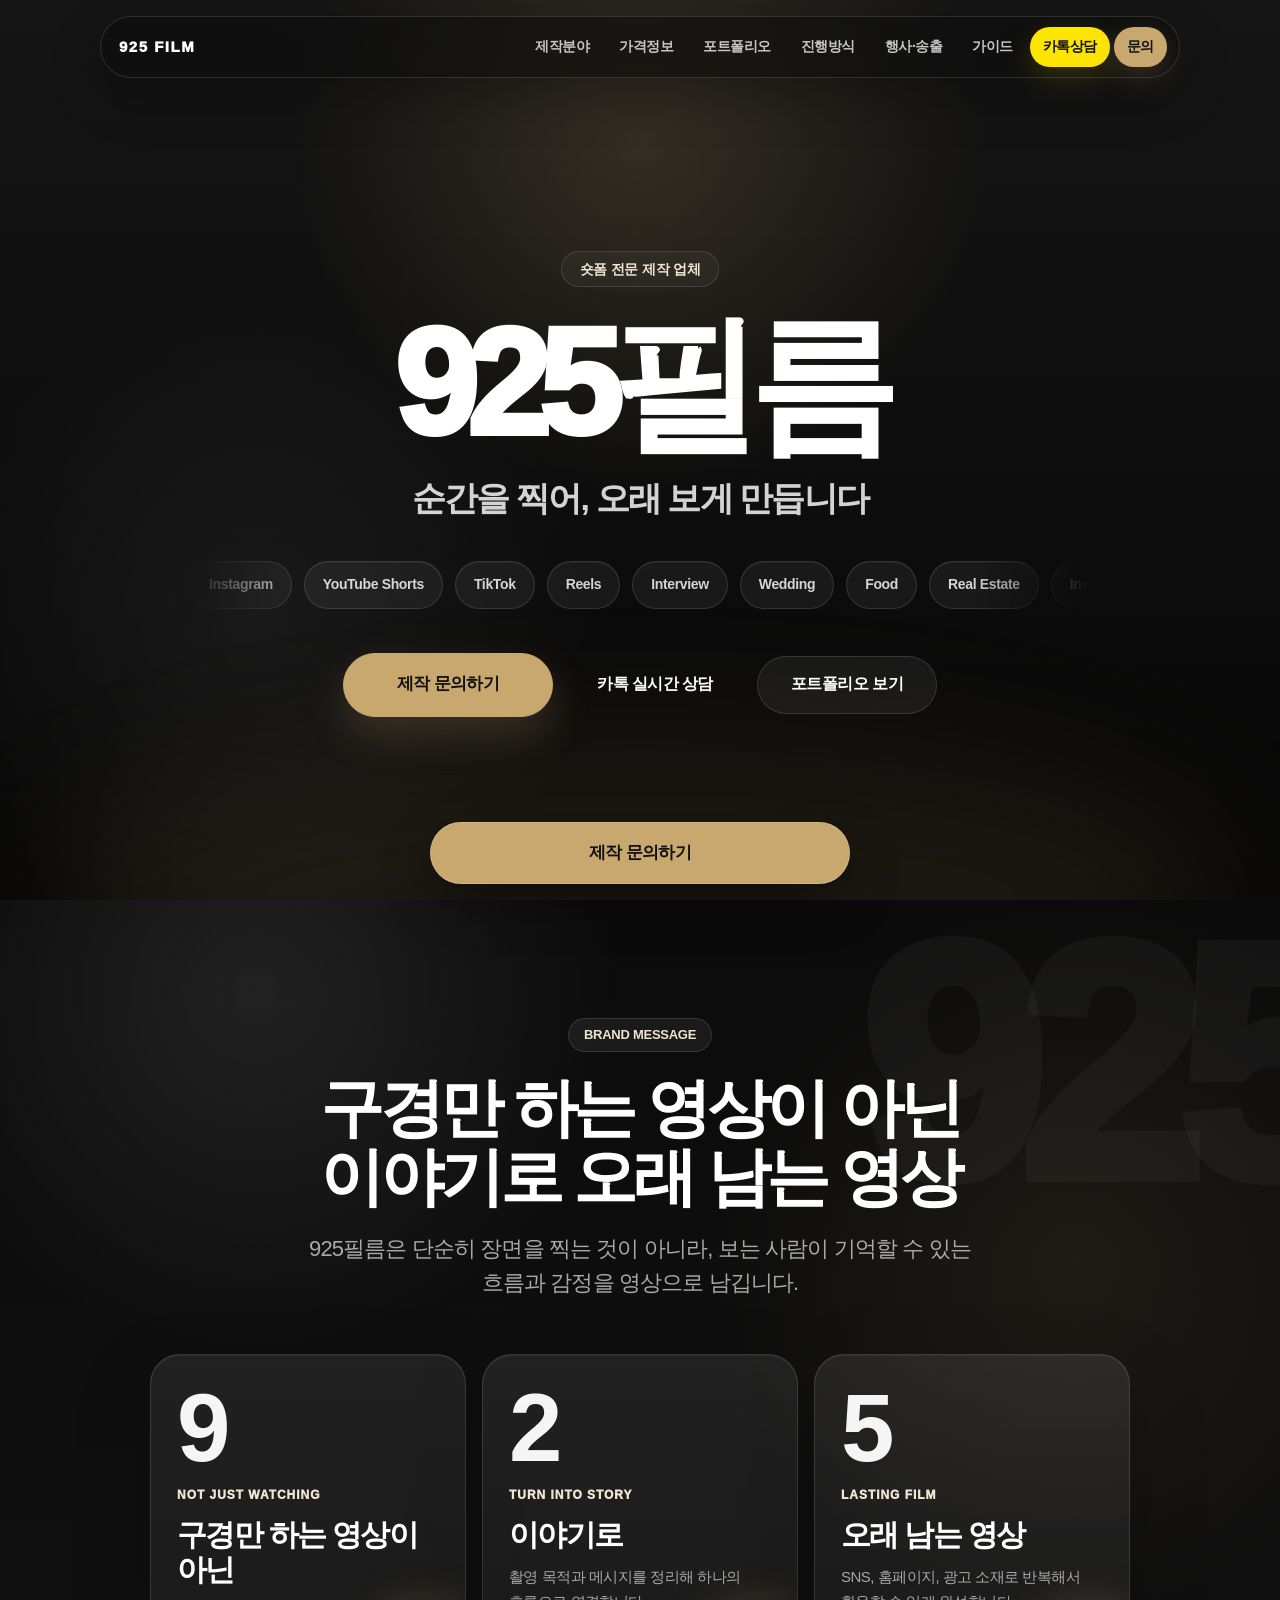
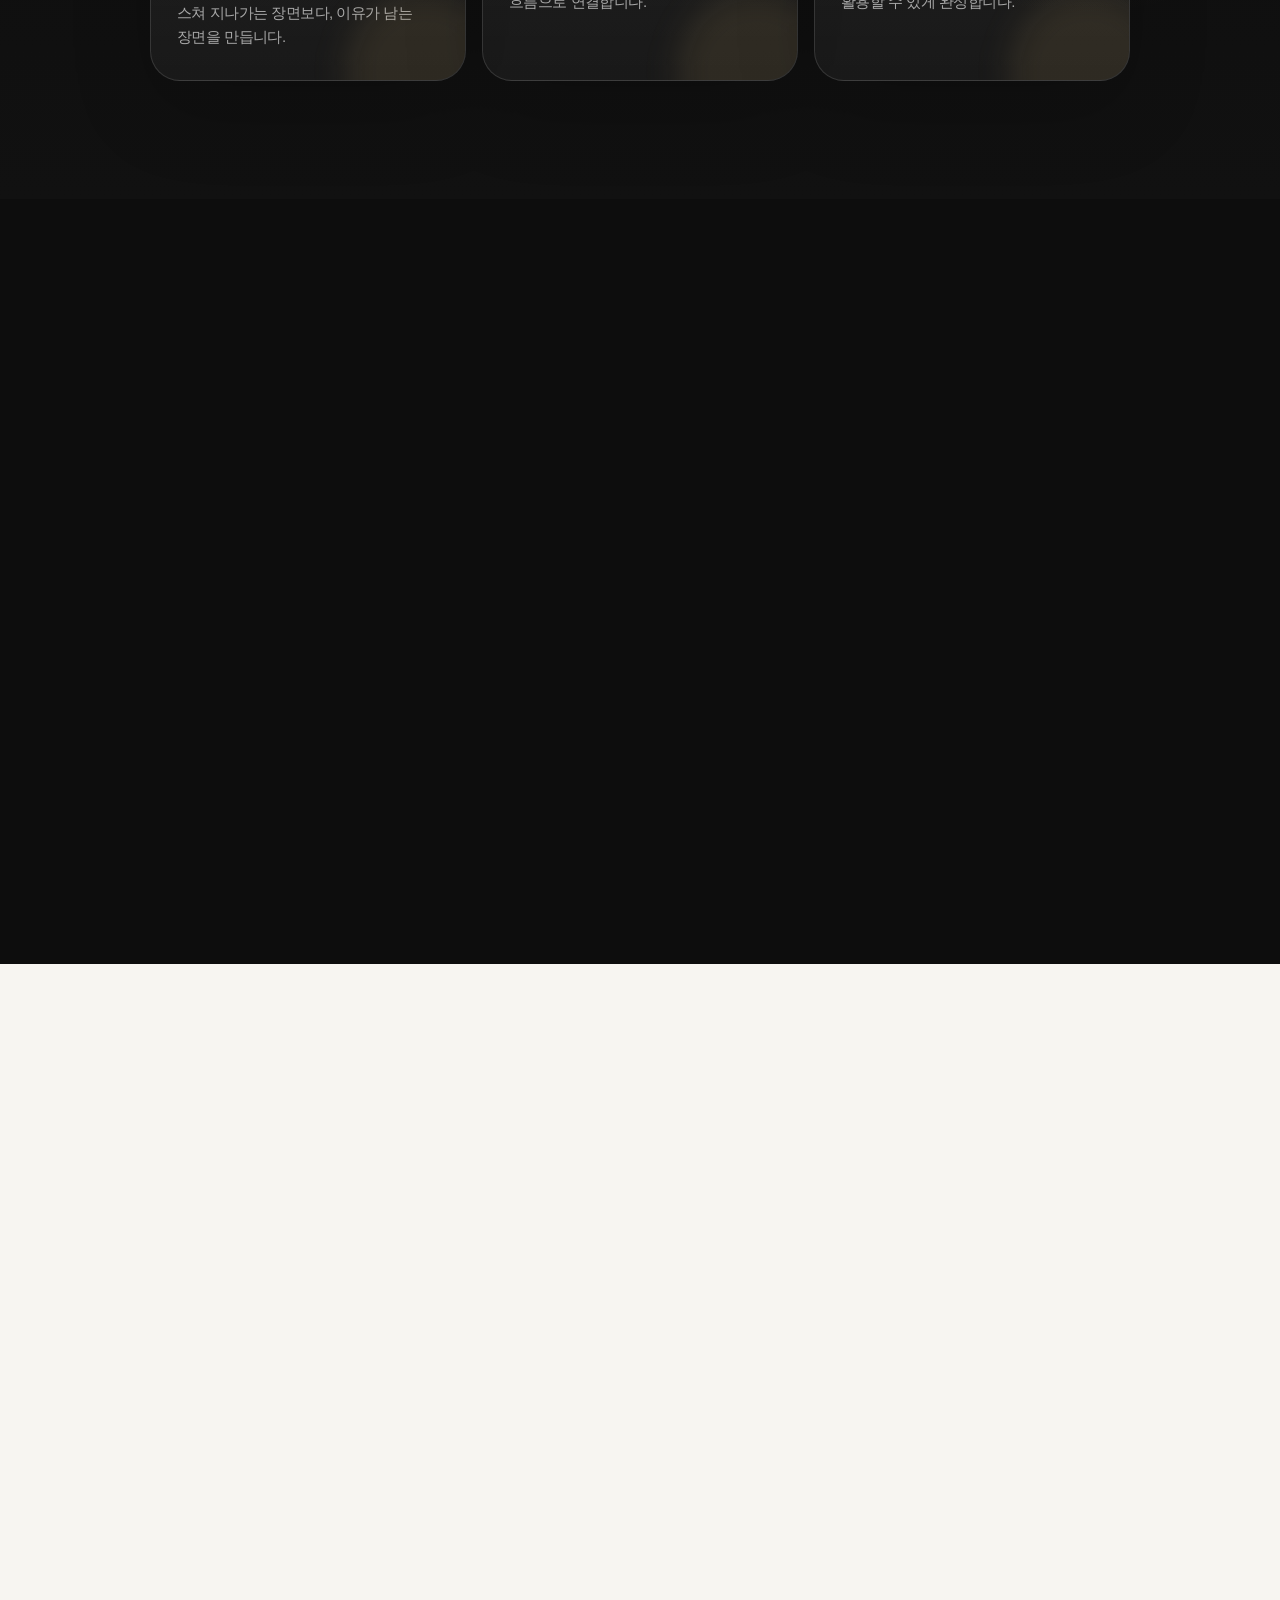
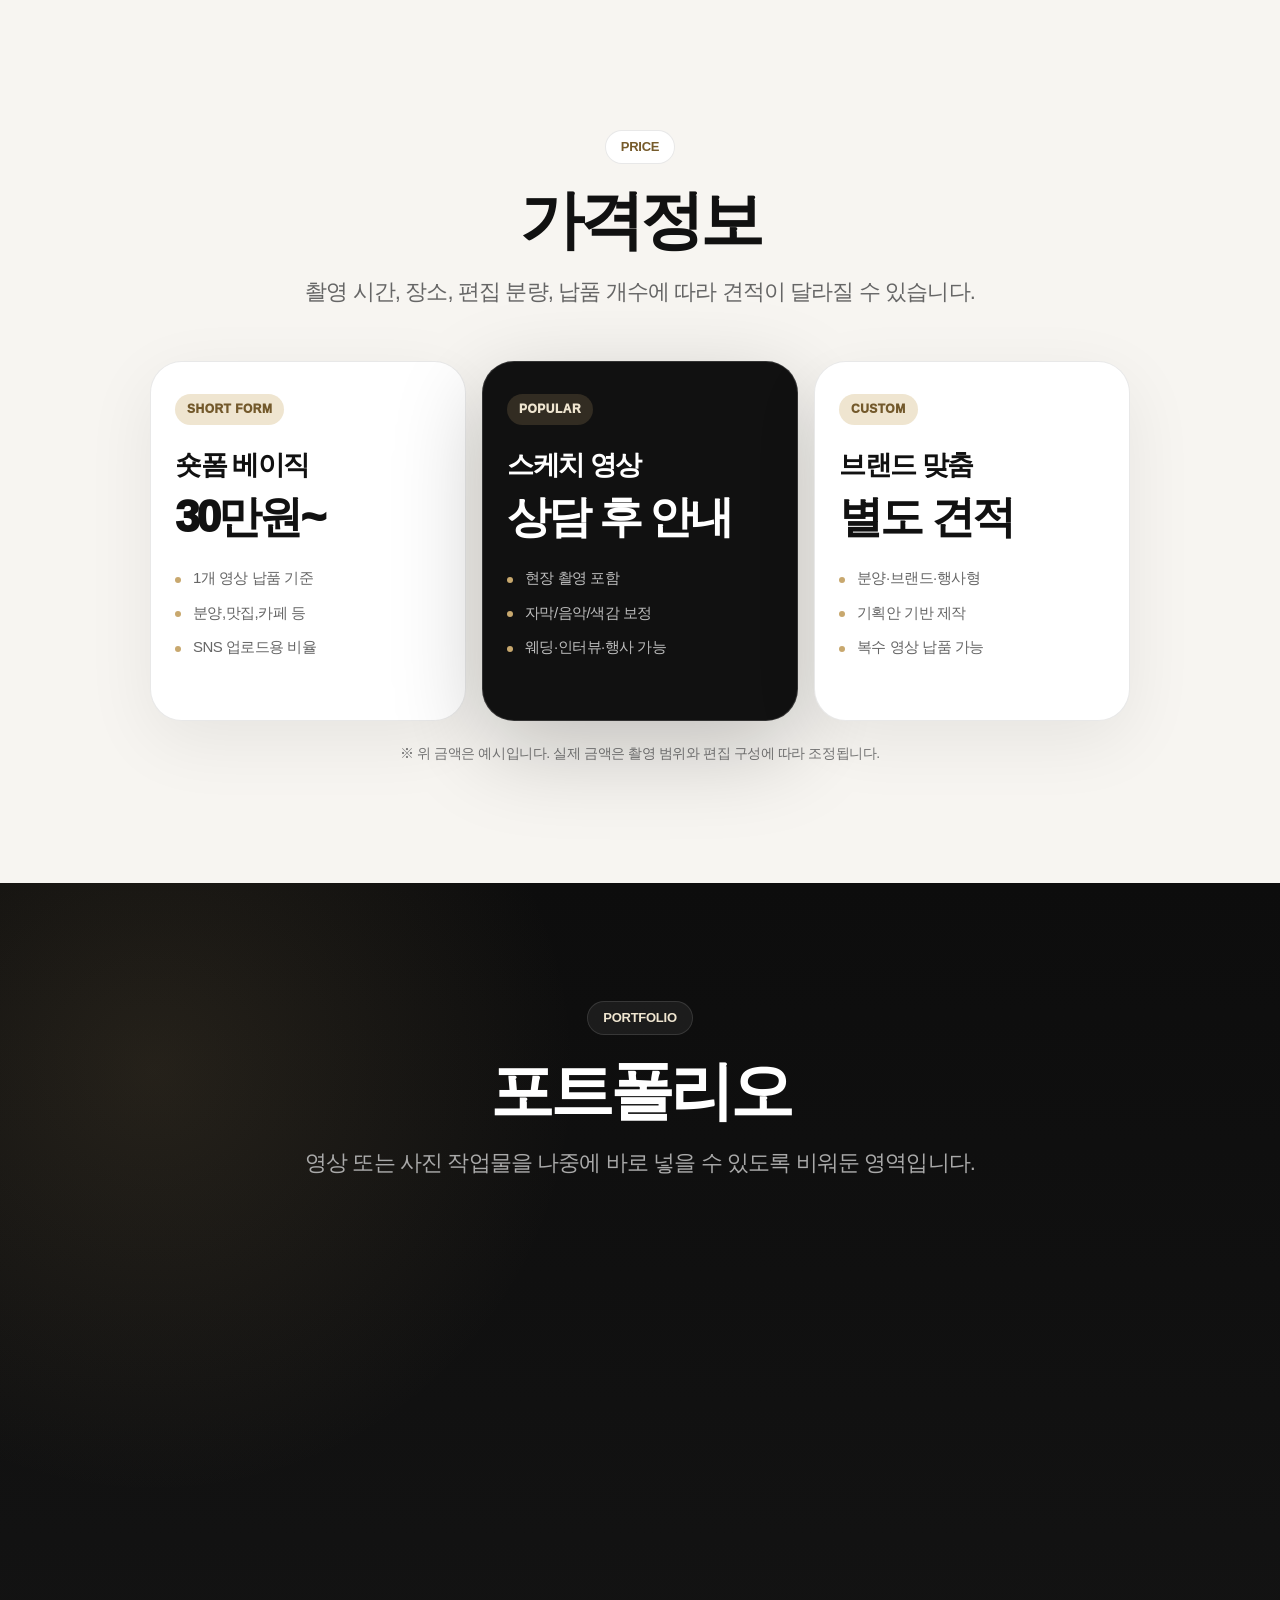
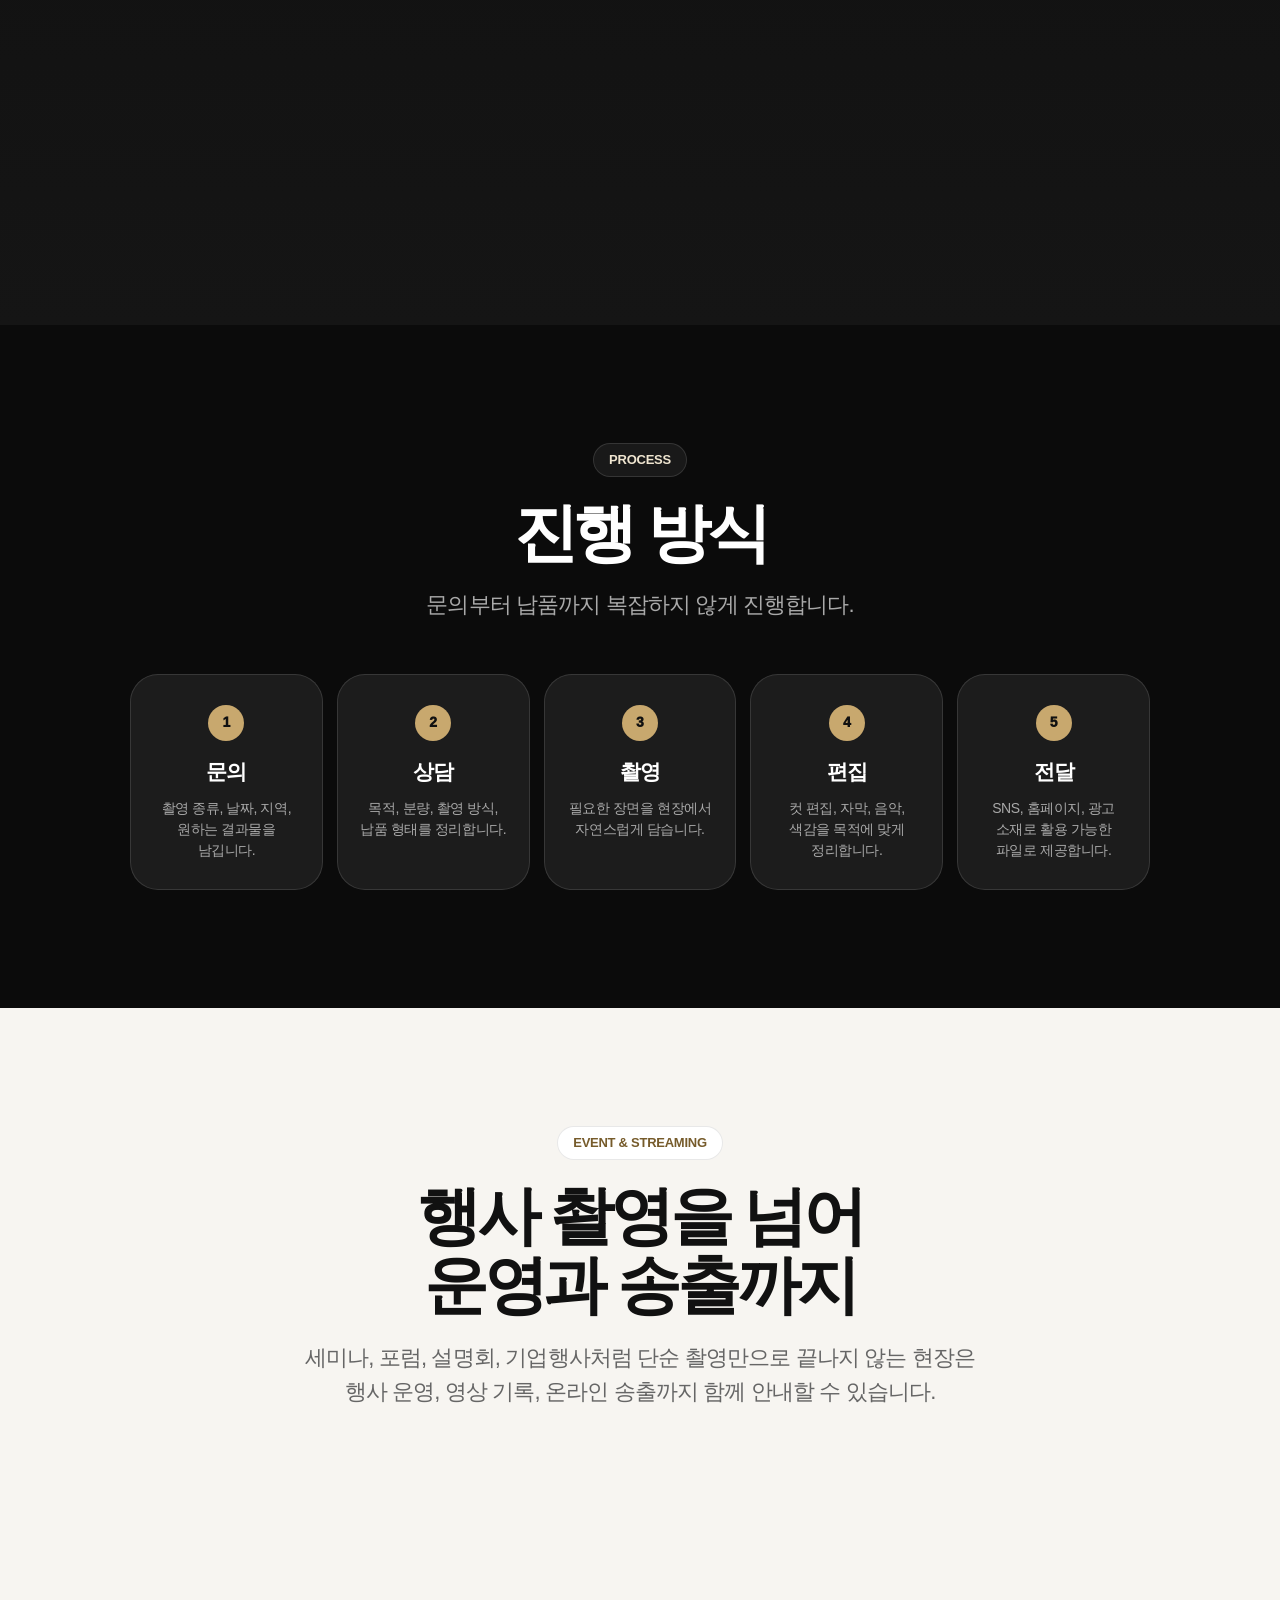
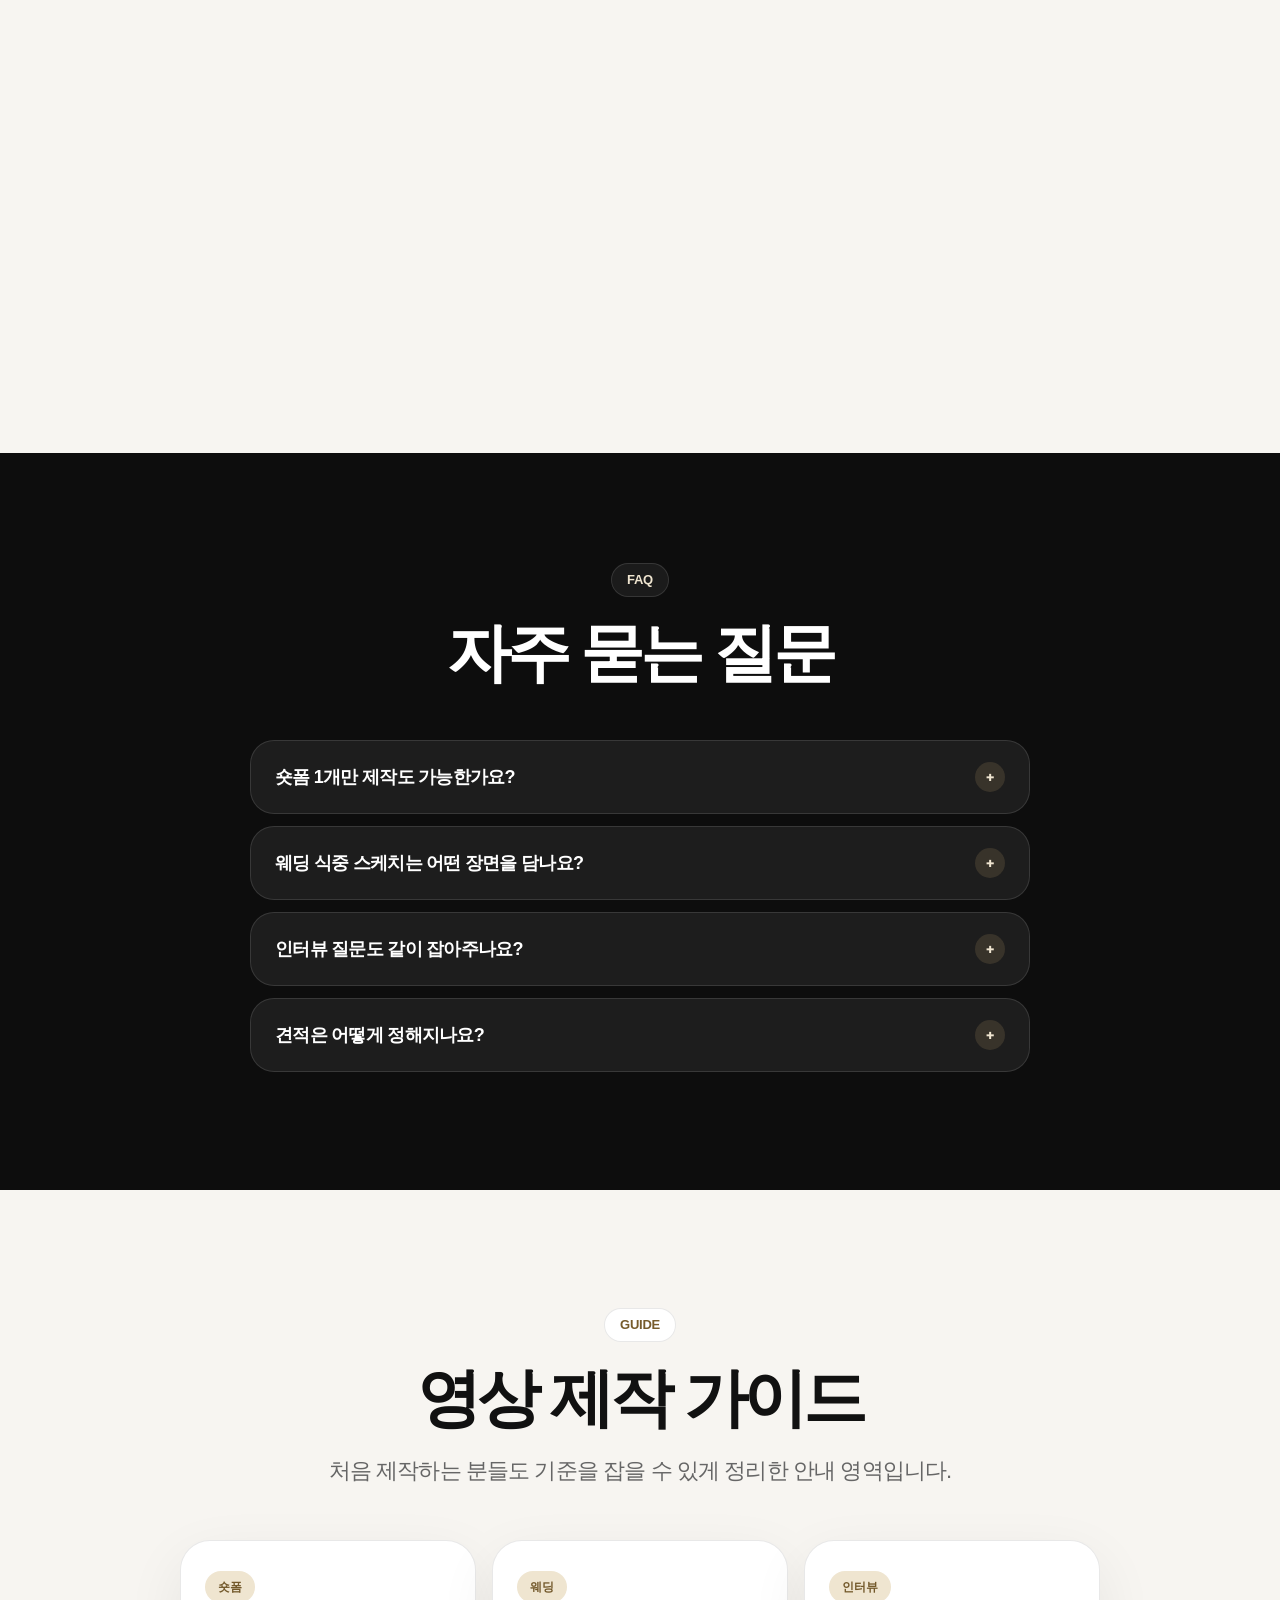
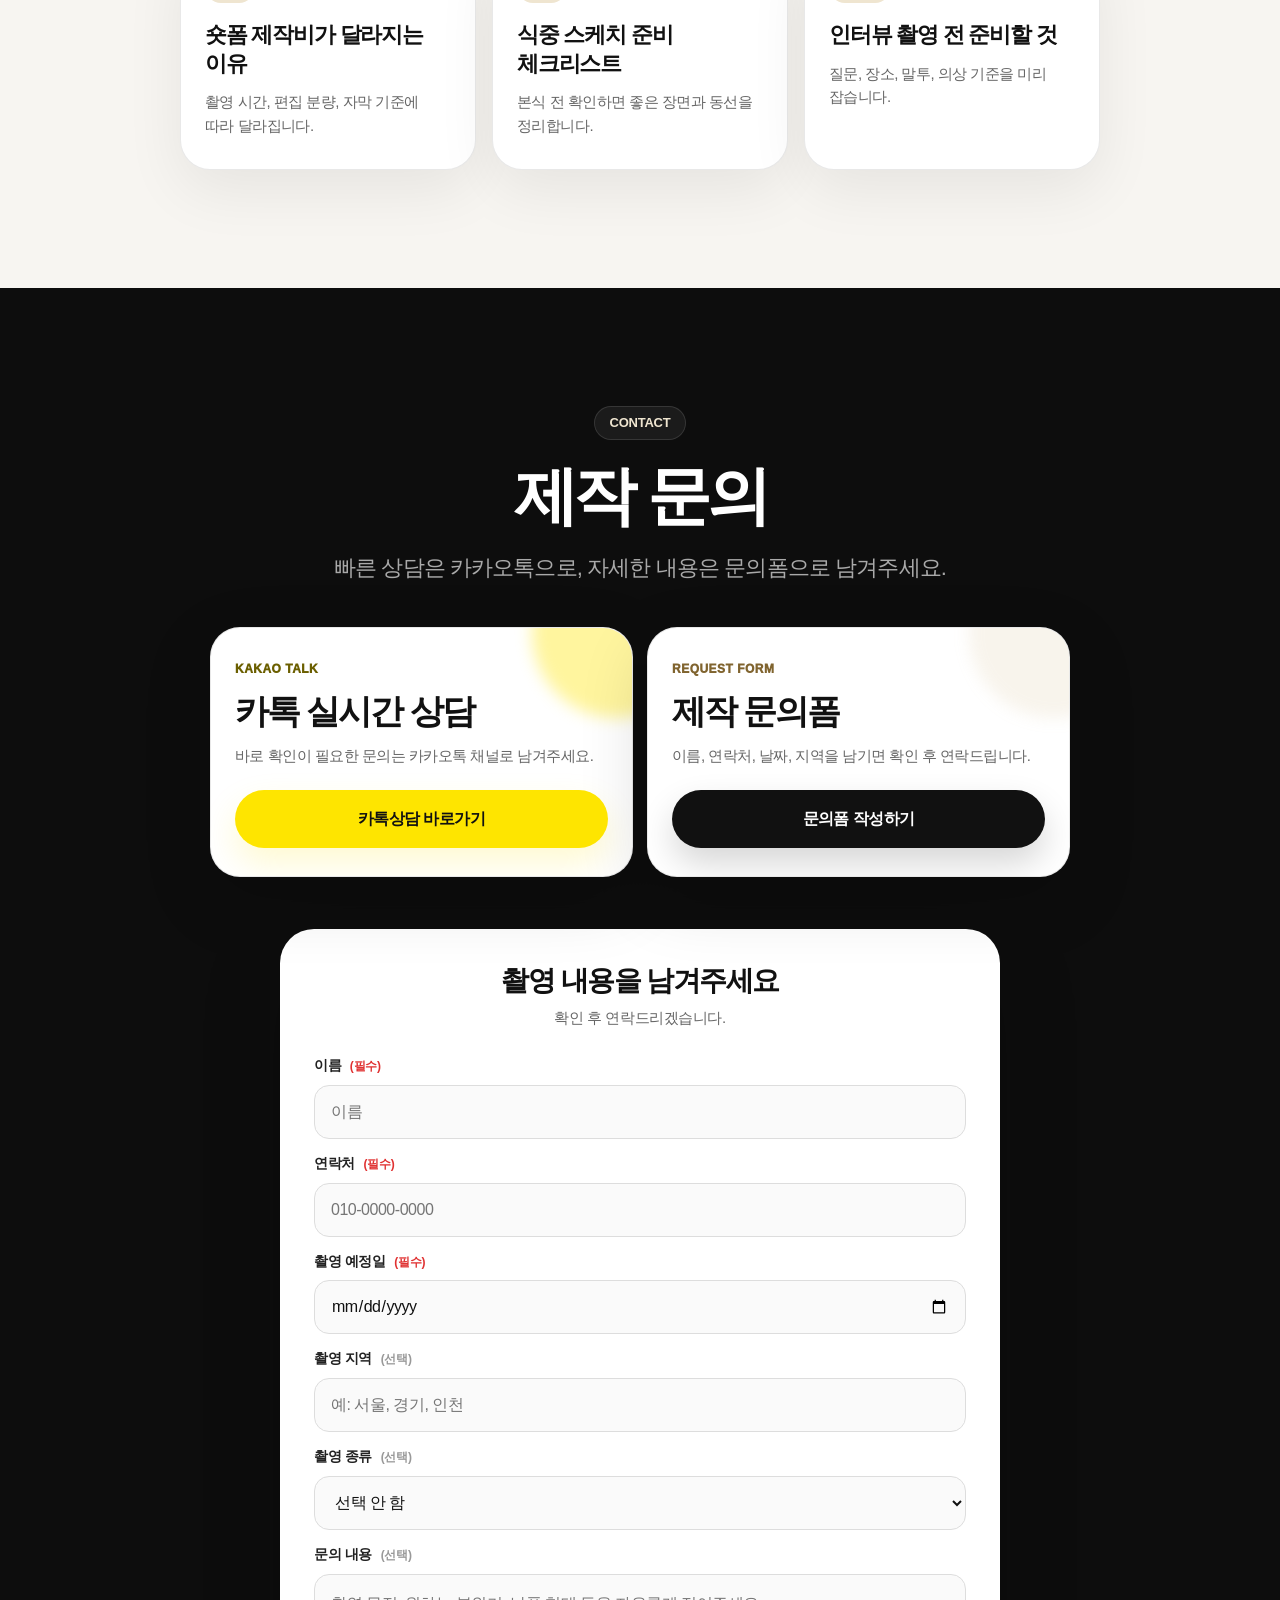
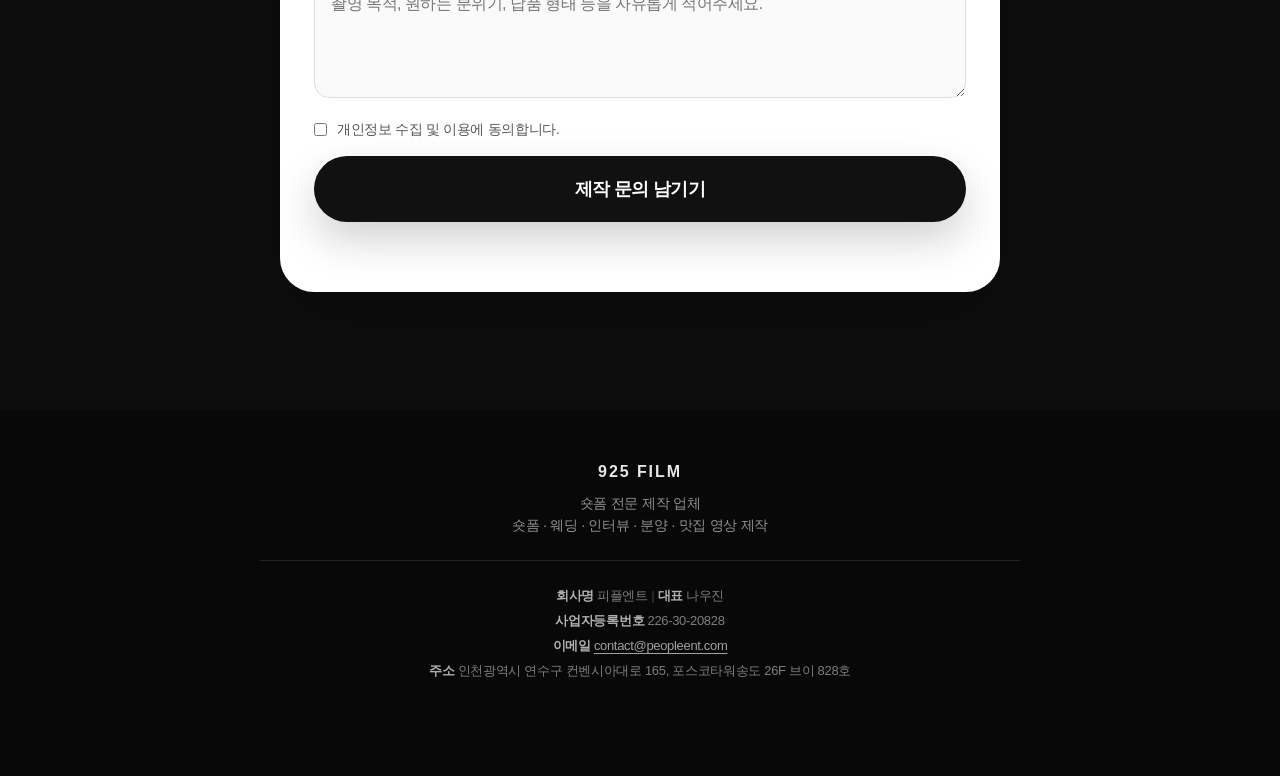
==== commit 141a0ed7: "Update index.html" ====
--- a/index.html
+++ b/index.html
@@ -627,7 +627,7 @@
     2) 따옴표 안에 붙여넣으면 실제 구글시트 저장 + 이메일 알림이 작동합니다.
   ========================================================== -->
   <script>
-    window.NINE25_FORM_ENDPOINT = "";
+    window.NINE25_FORM_ENDPOINT = "https://script.google.com/macros/s/AKfycbyiSMWiBzRy0hEGAsv0pT-vToM-3TDTTnHRoIQYH95Wu6ozYHk8TUwcuIRTpMCBuKbC/exec";
   </script>
   <script src="./assets/js/main.js?v=20260511-10"></script>
 </body>
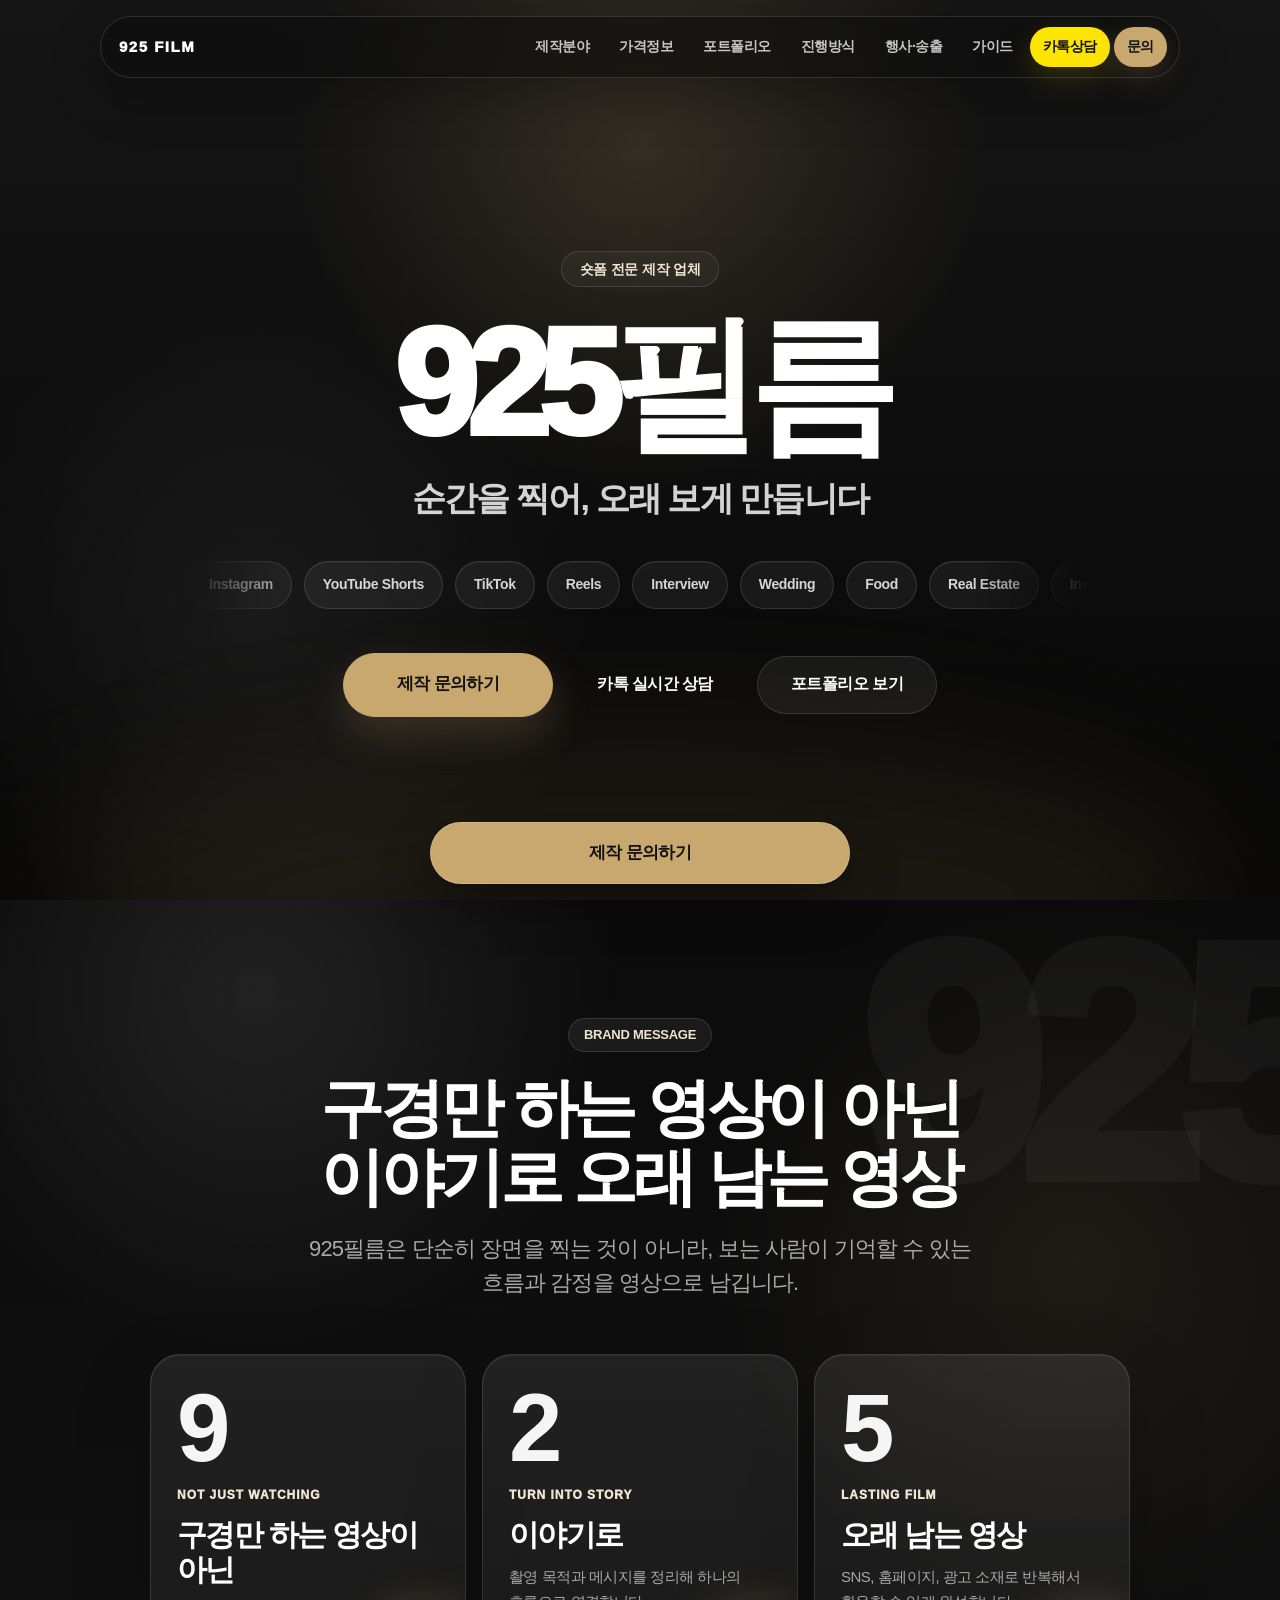
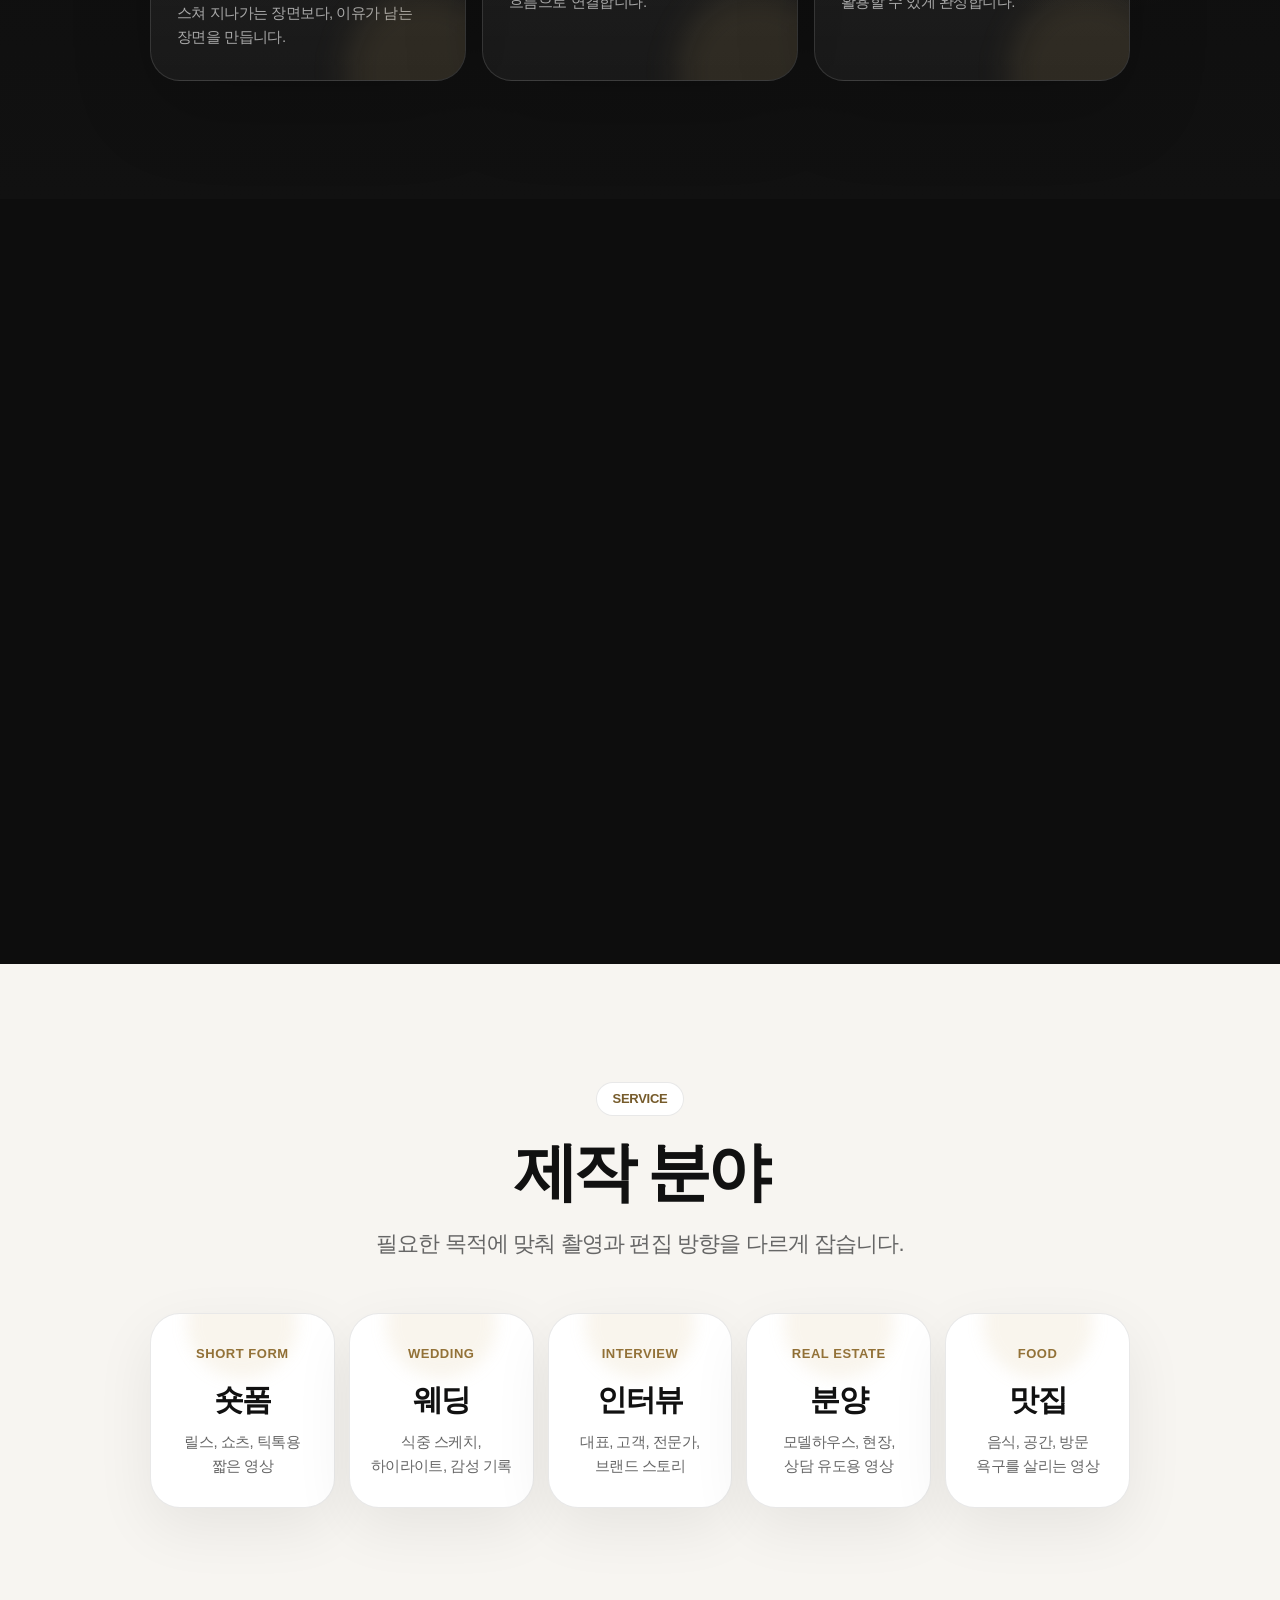
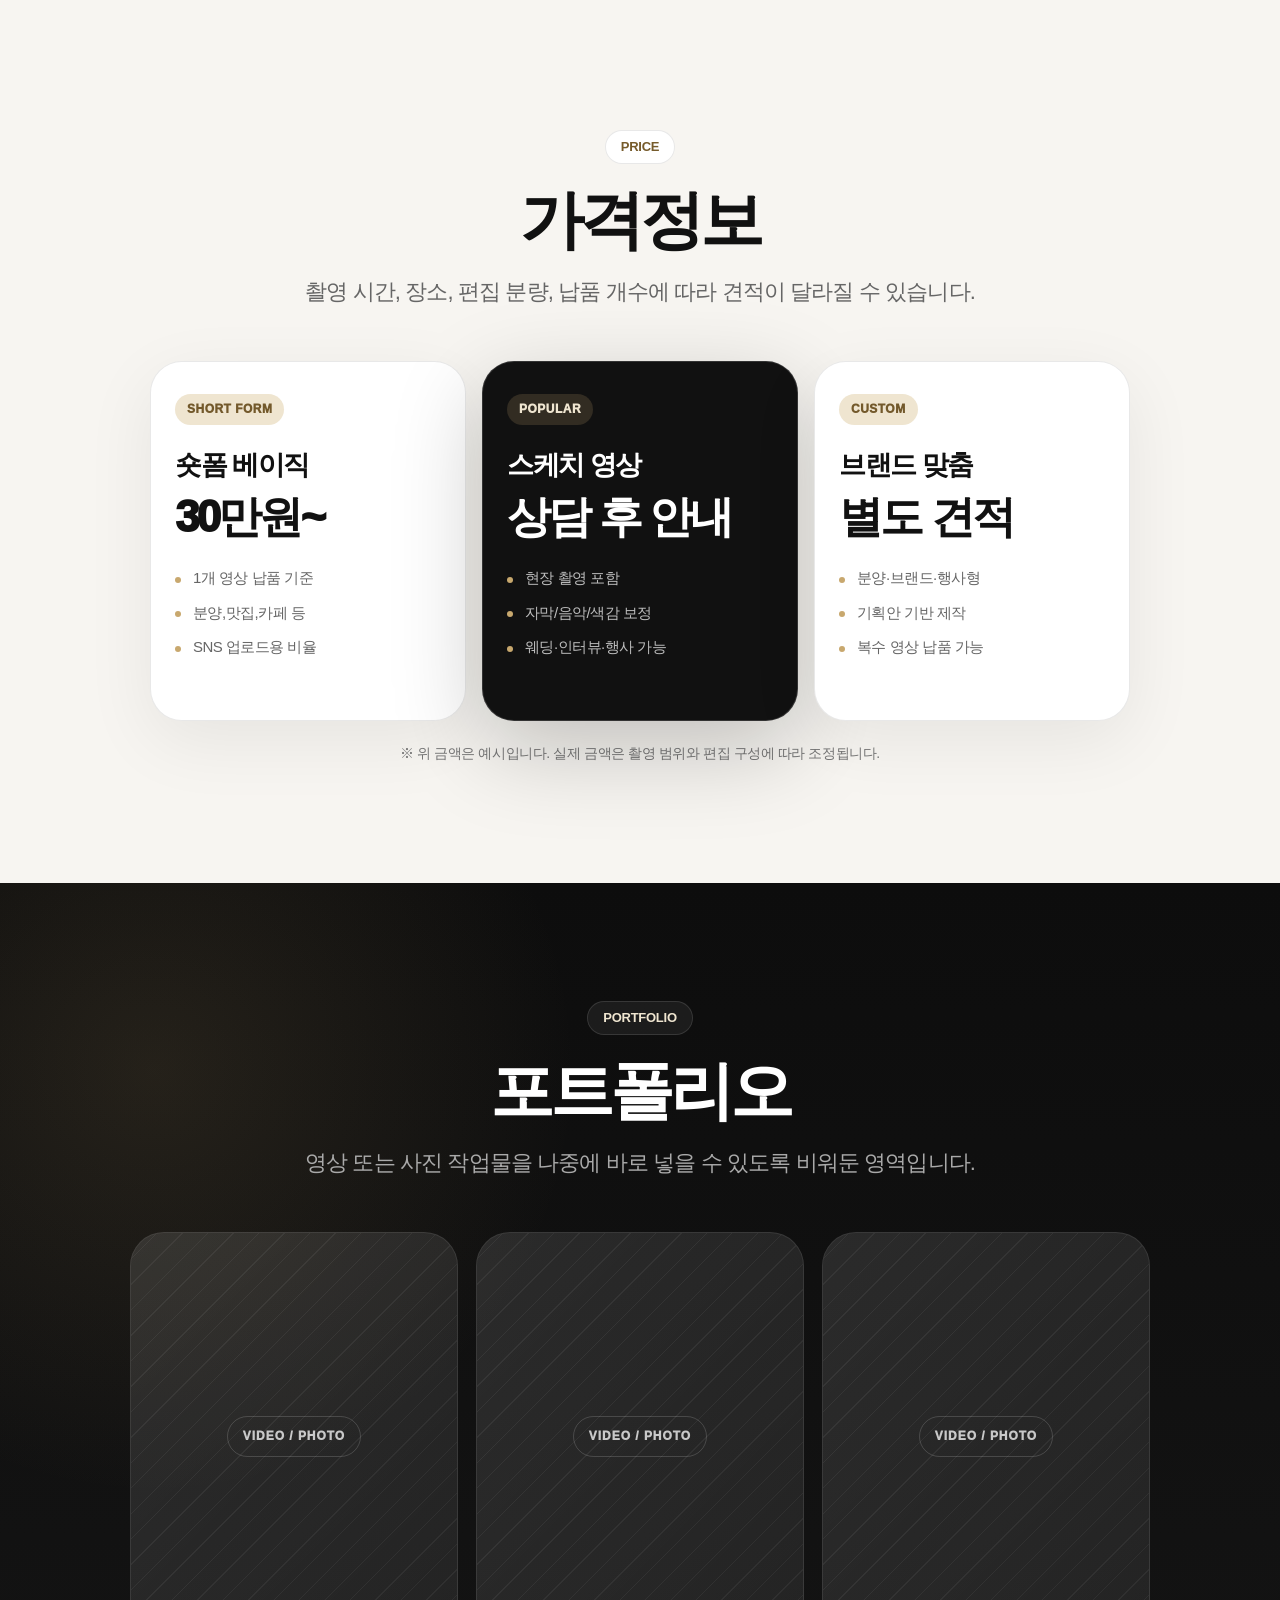
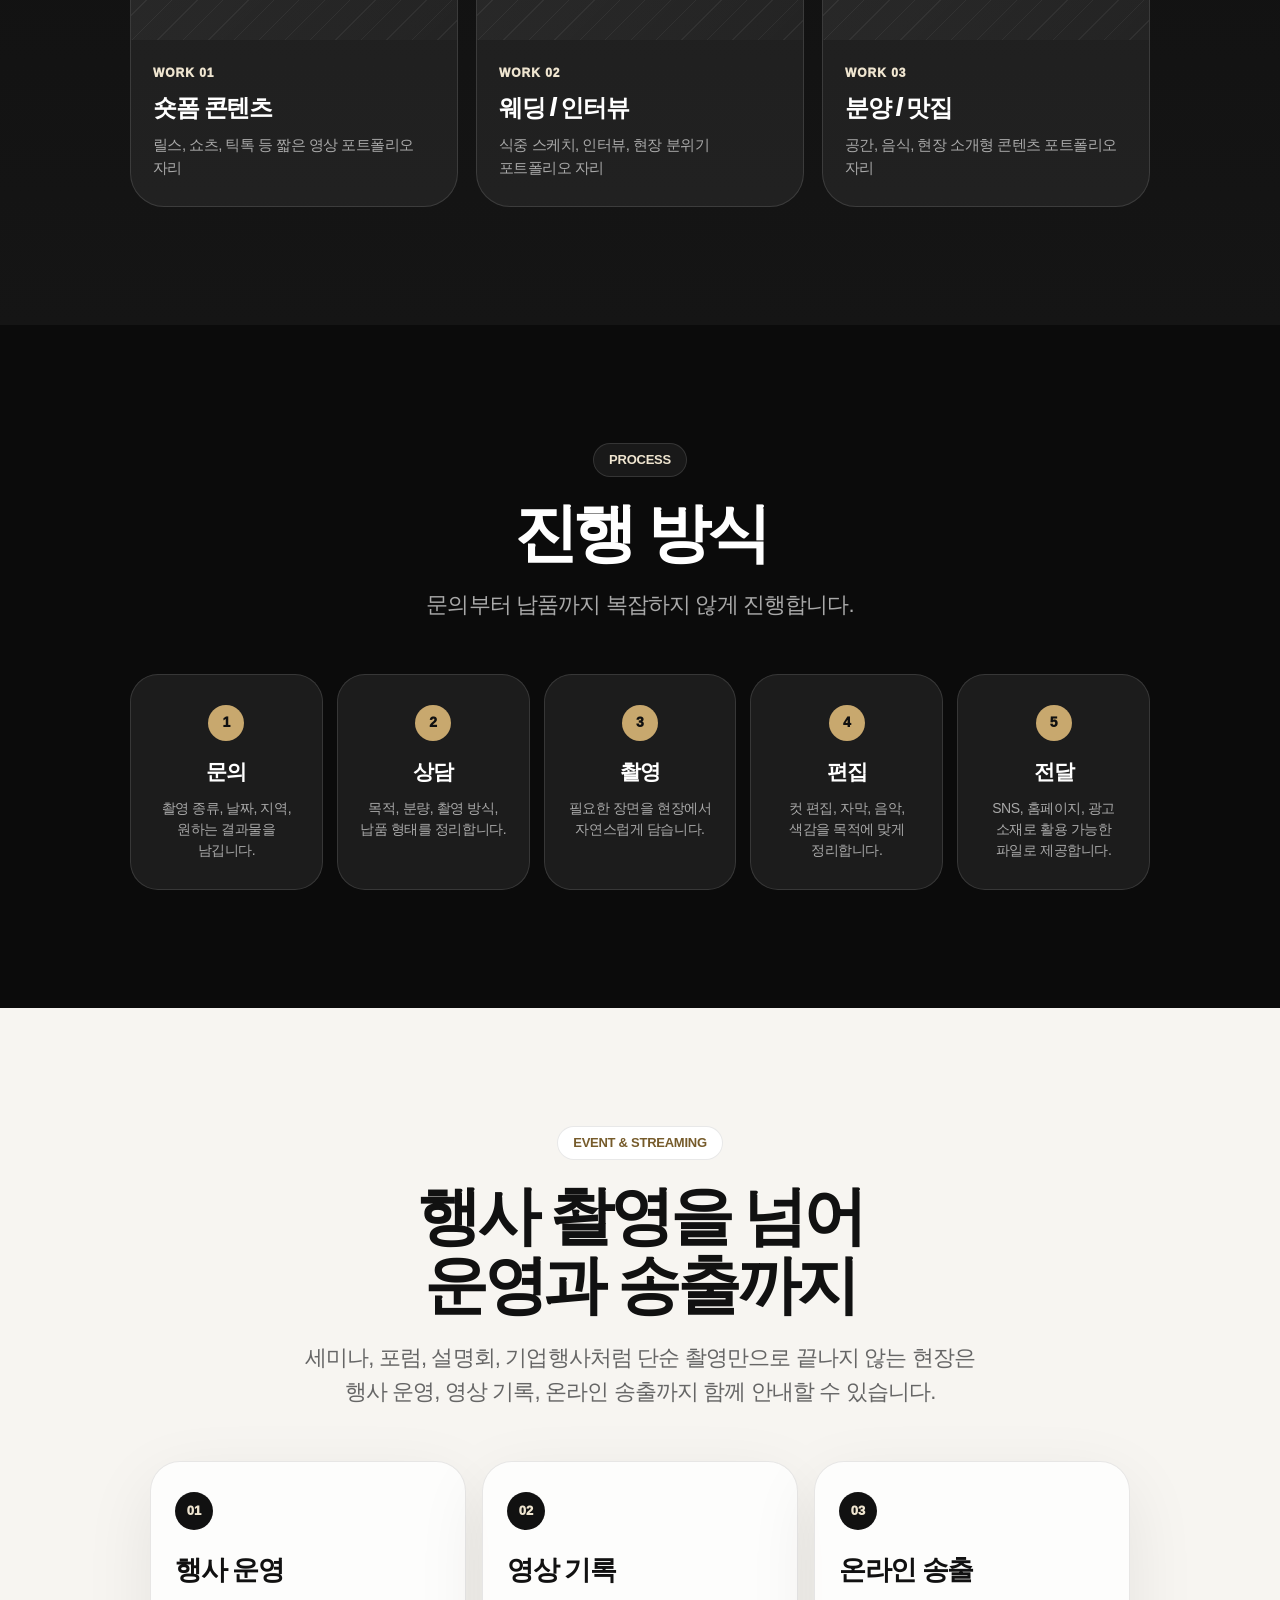
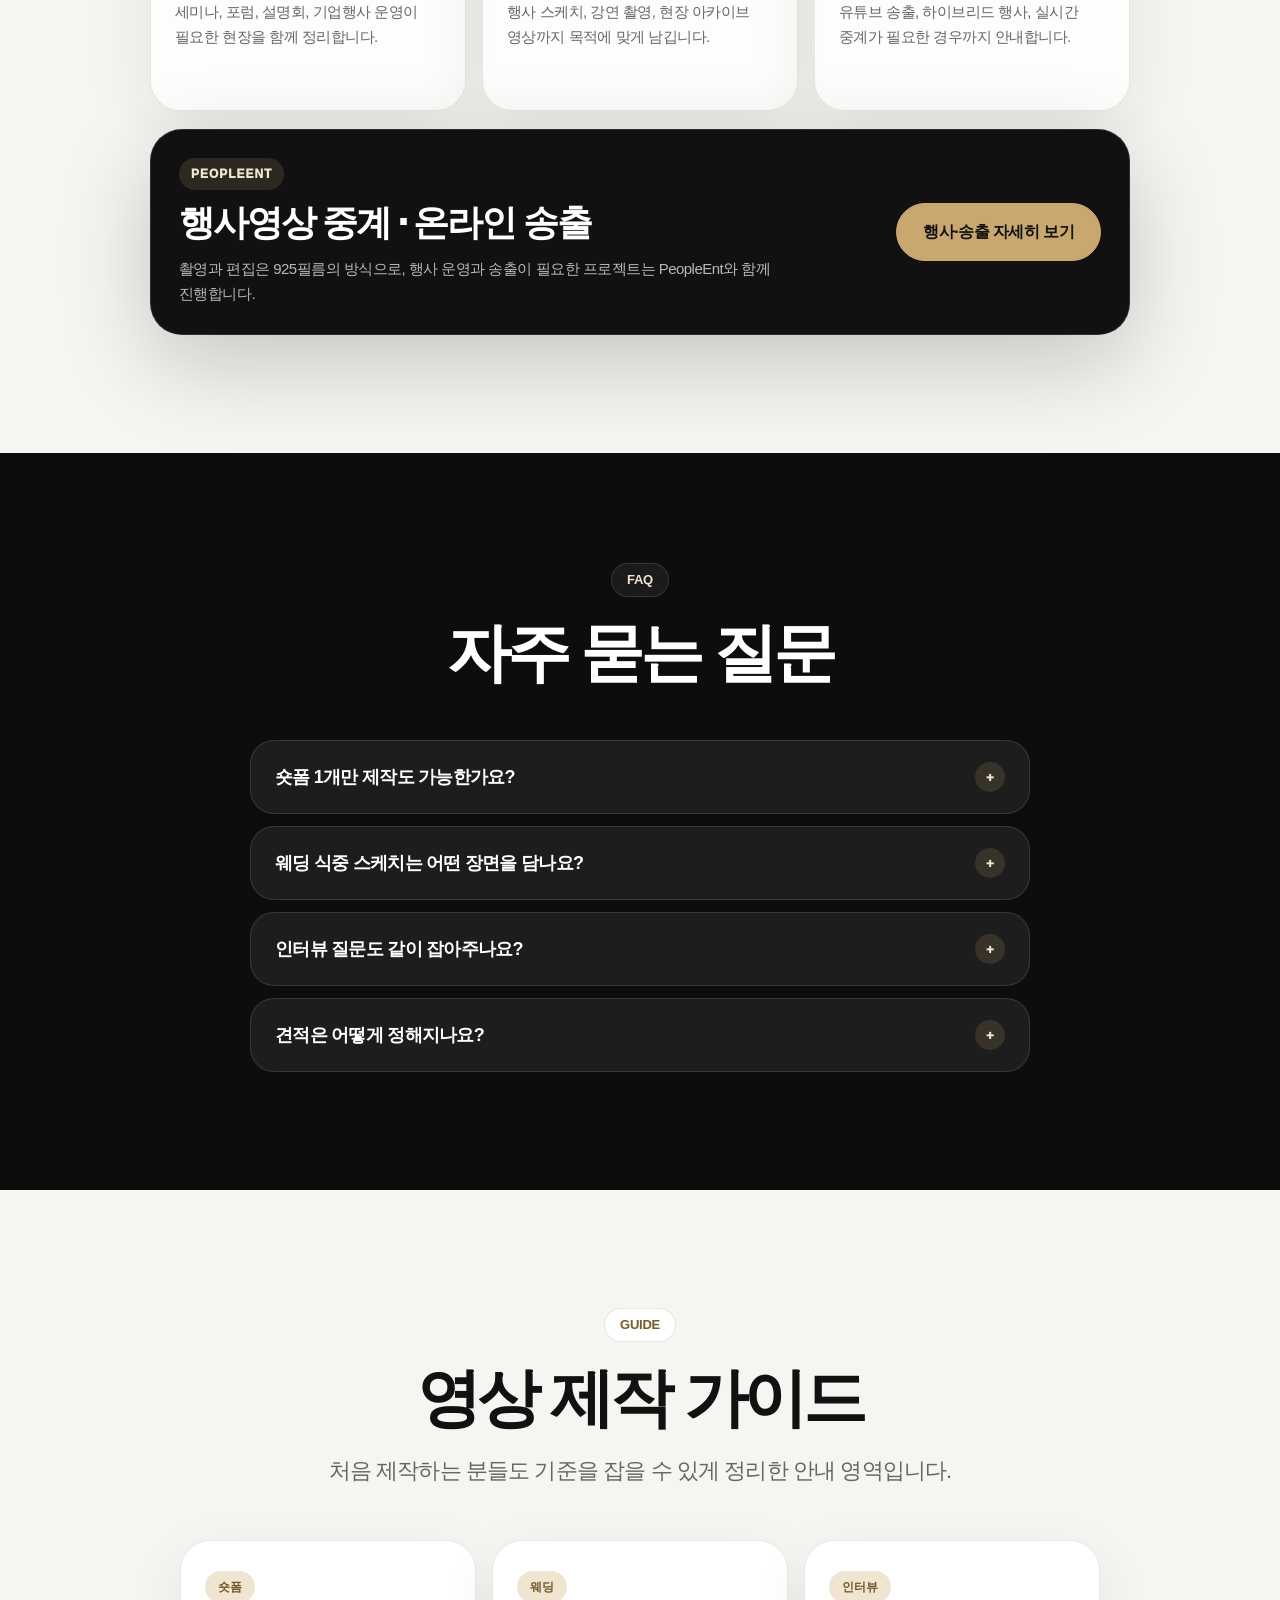
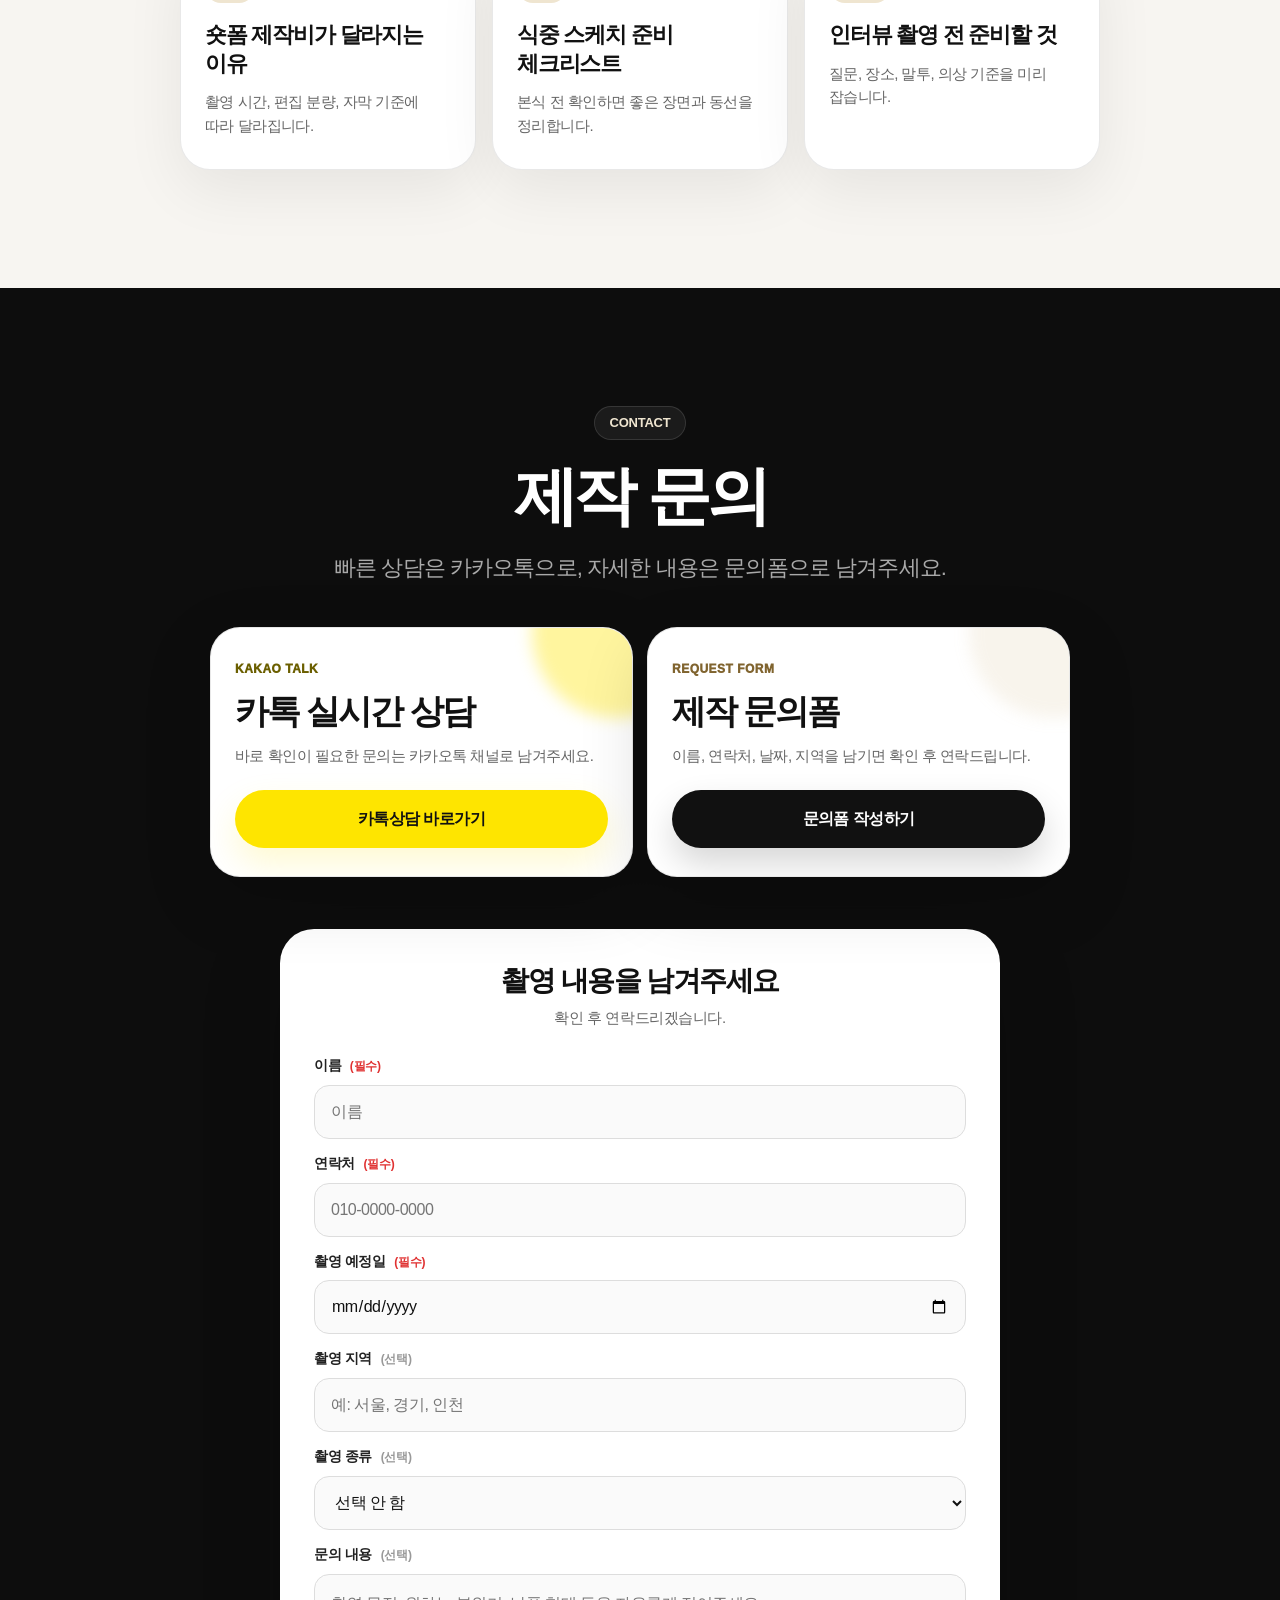
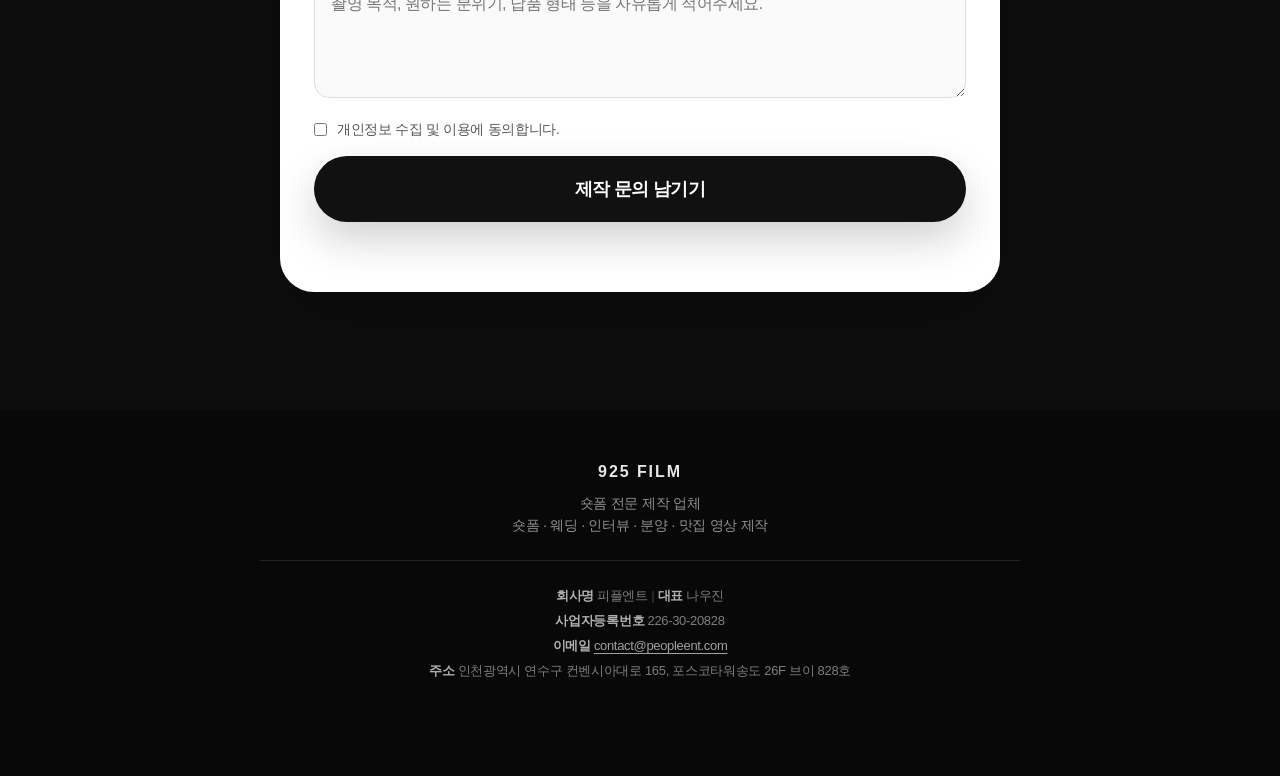
==== commit f2ab053c: "Trigger Pages build via deployed index for PEOPLEENT profile" ====
--- a/index.html
+++ b/index.html
@@ -630,5 +630,7 @@
     window.NINE25_FORM_ENDPOINT = "https://script.google.com/macros/s/AKfycbyiSMWiBzRy0hEGAsv0pT-vToM-3TDTTnHRoIQYH95Wu6ozYHk8TUwcuIRTpMCBuKbC/exec";
   </script>
   <script src="./assets/js/main.js?v=20260511-10"></script>
+
+<!-- deploy: peopleent-profile-20260922 -->
 </body>
 </html>
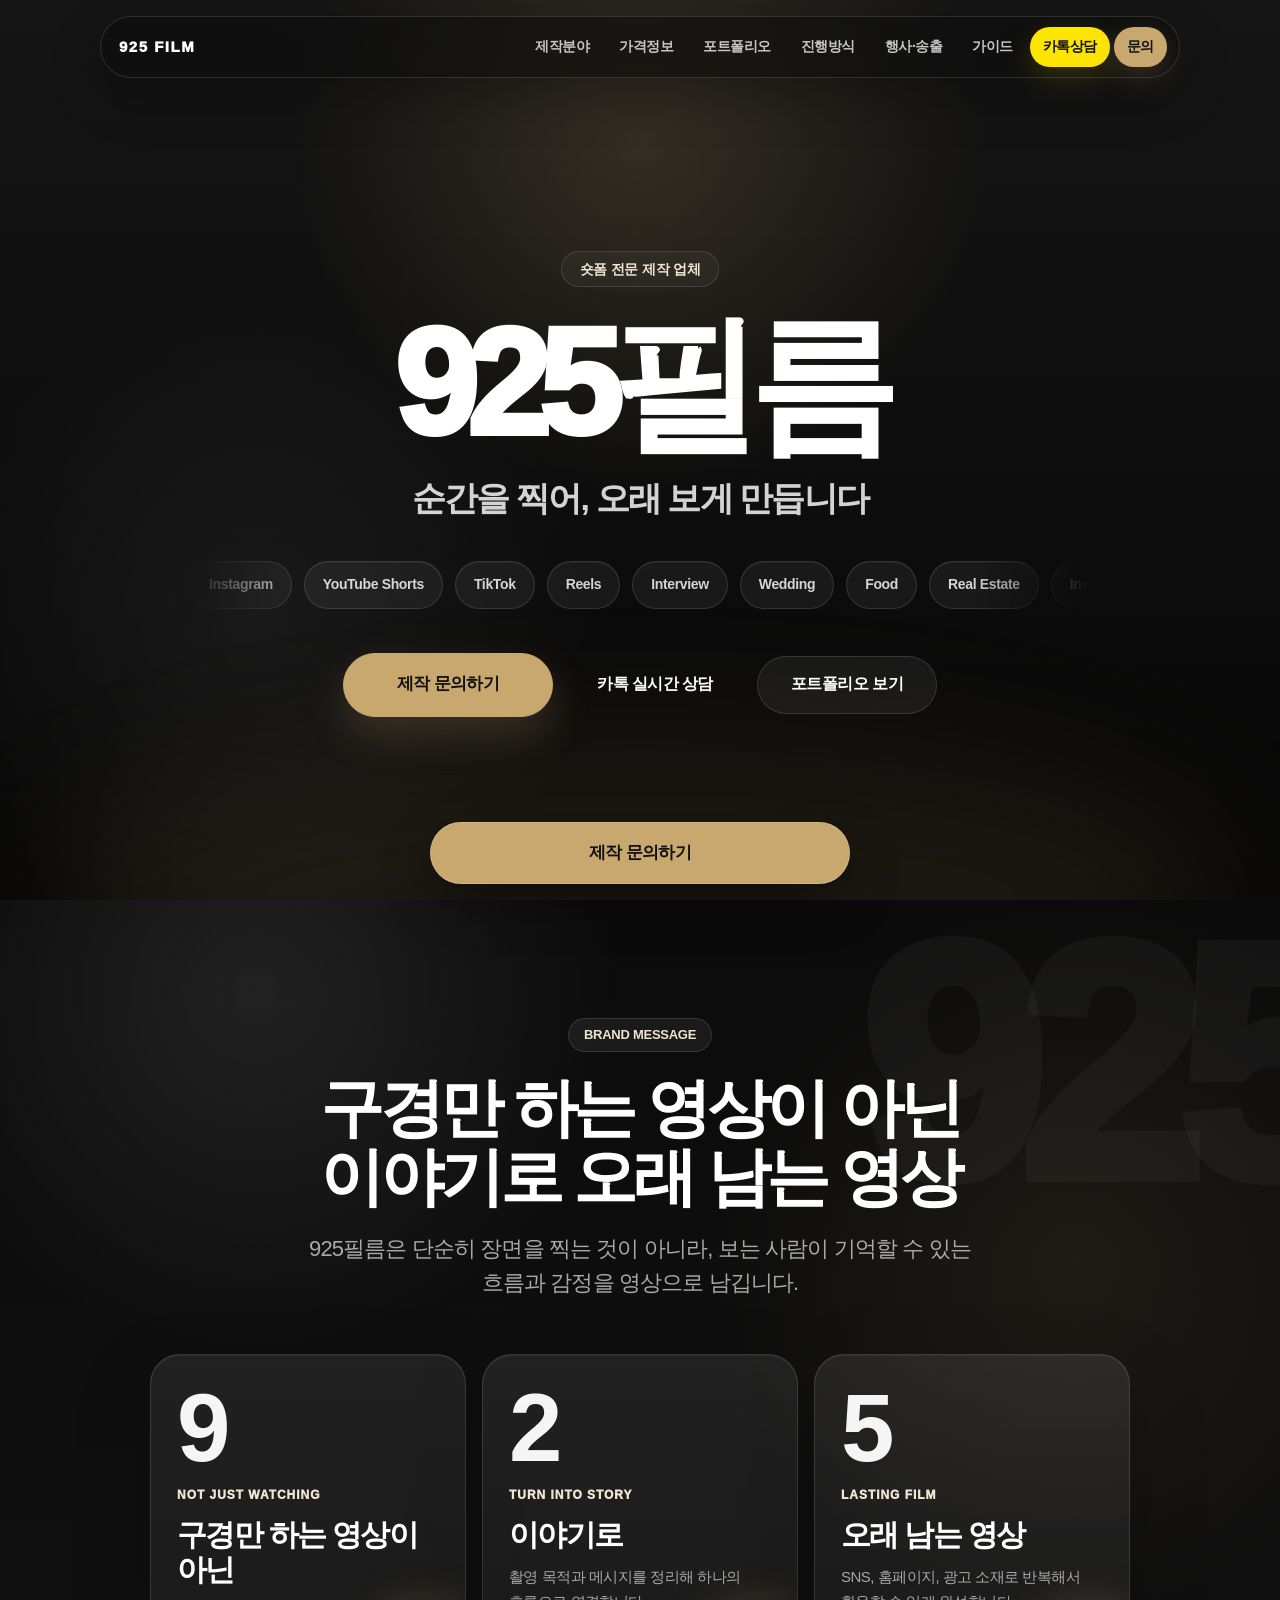
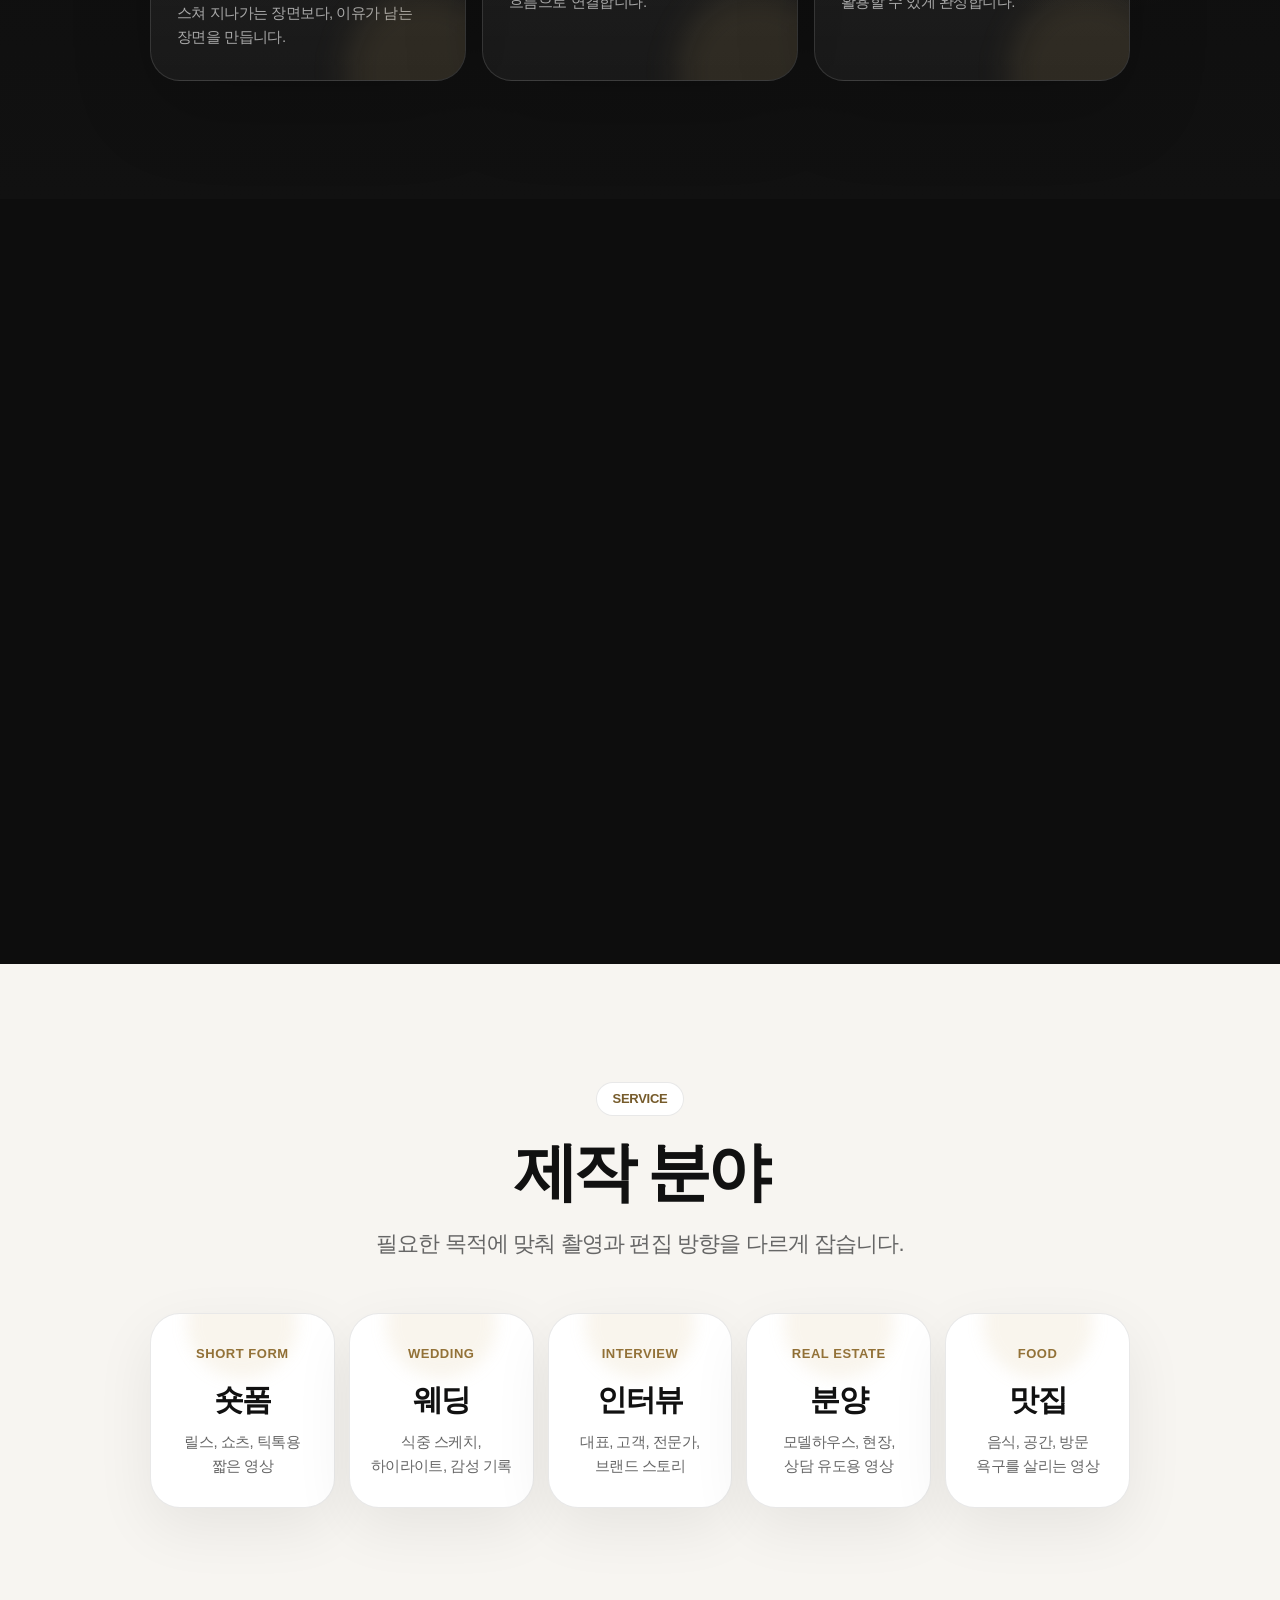
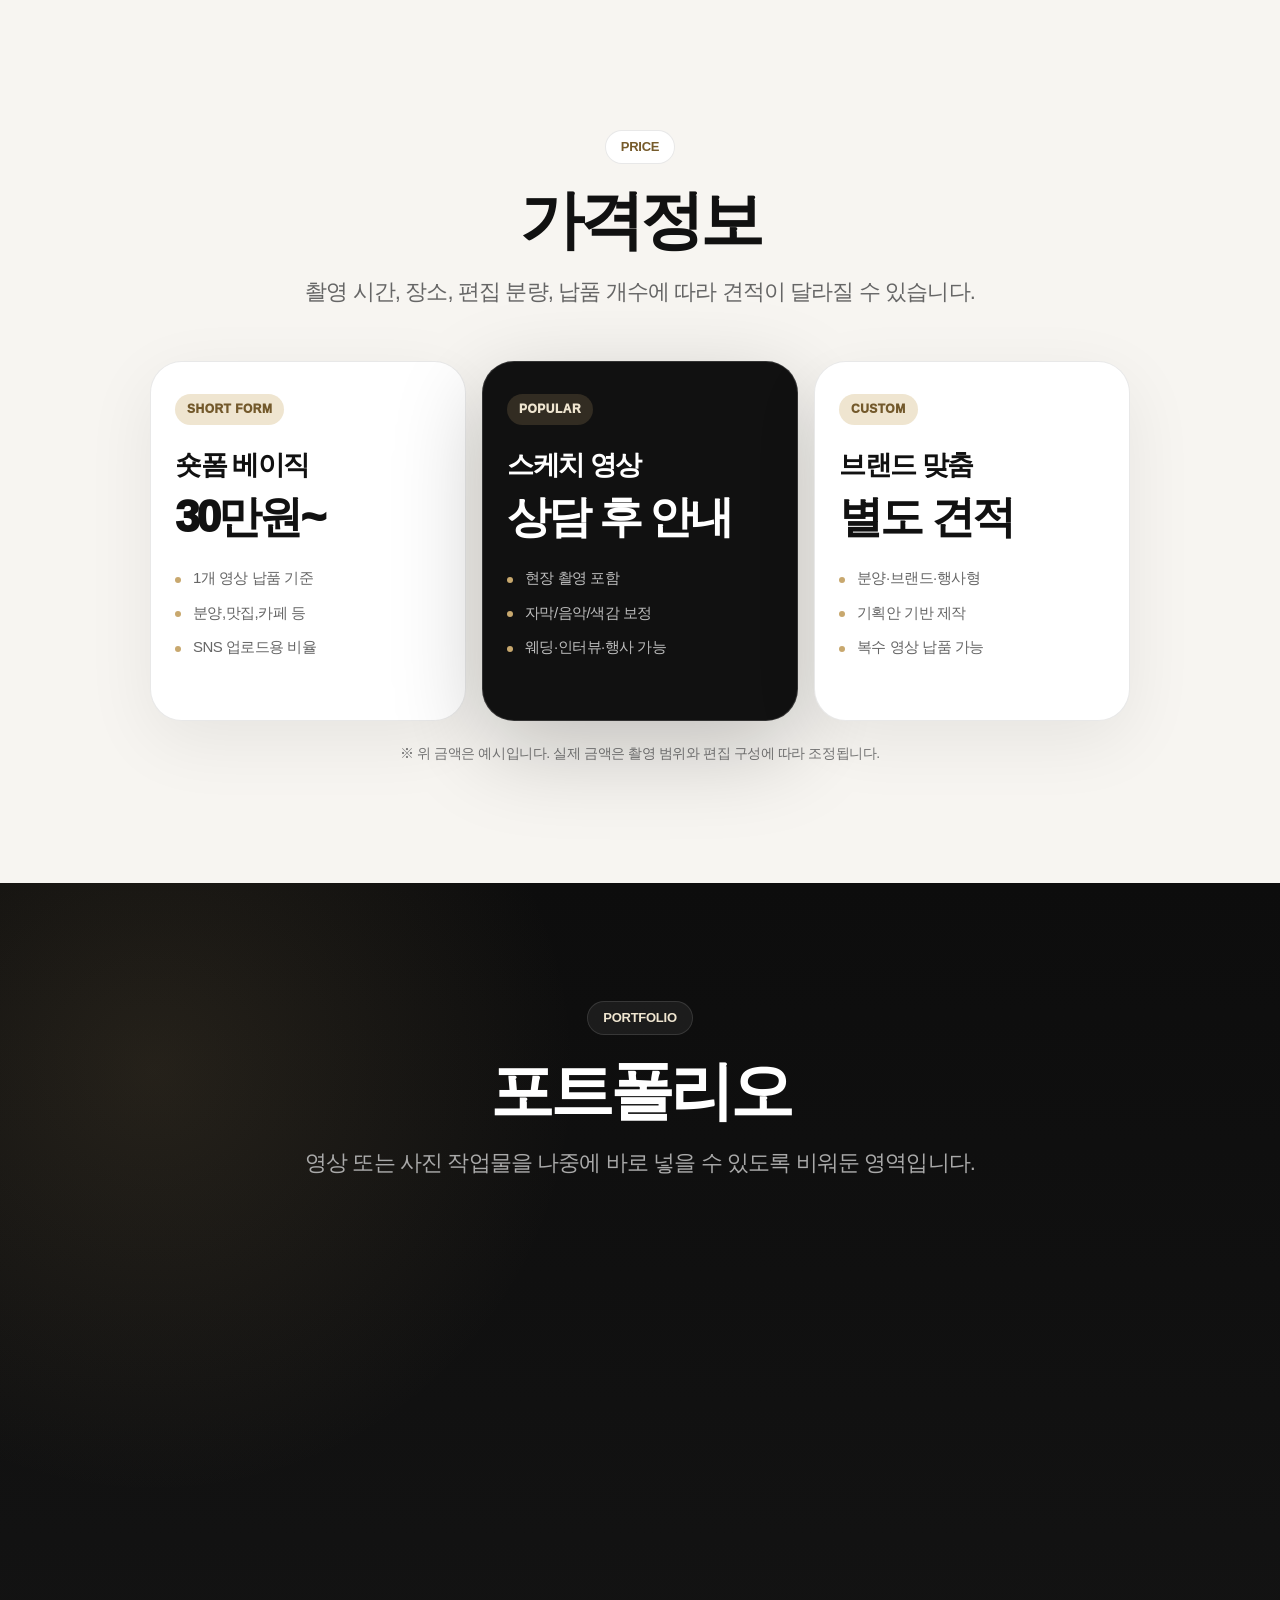
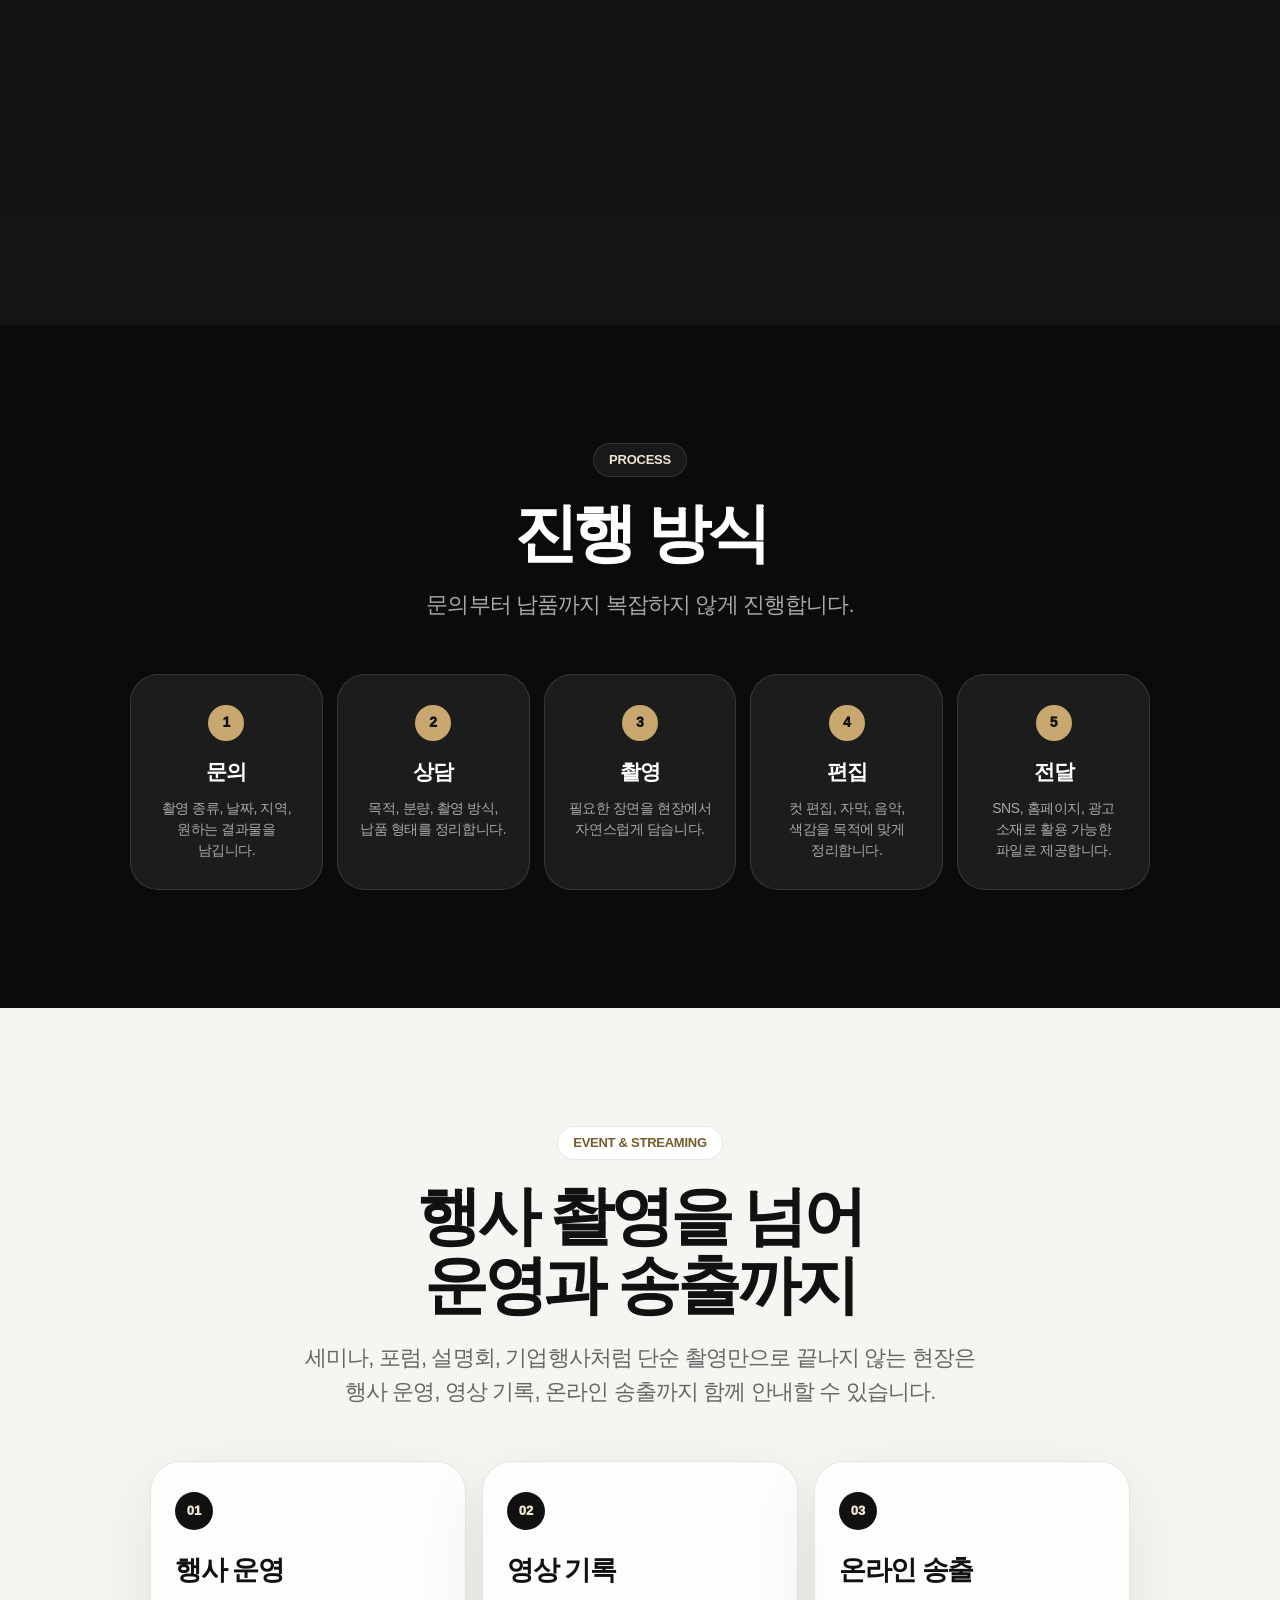
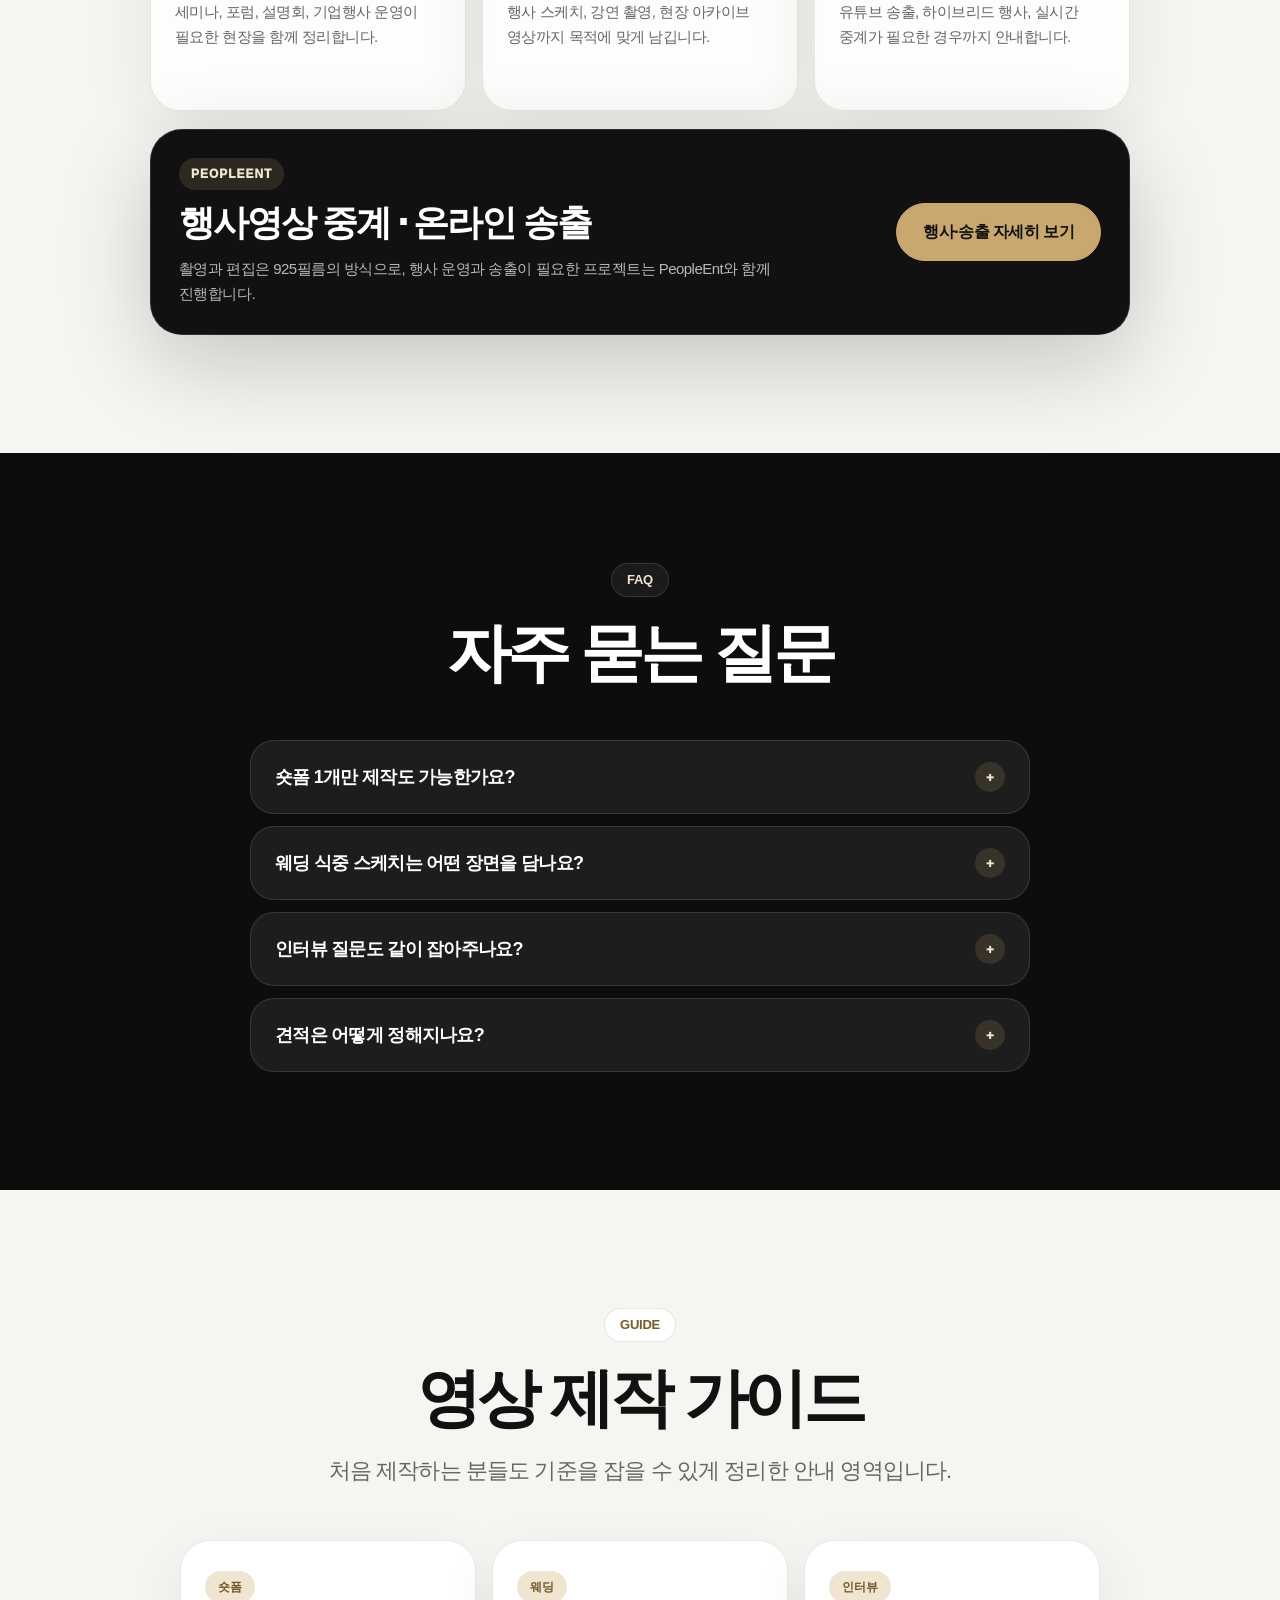
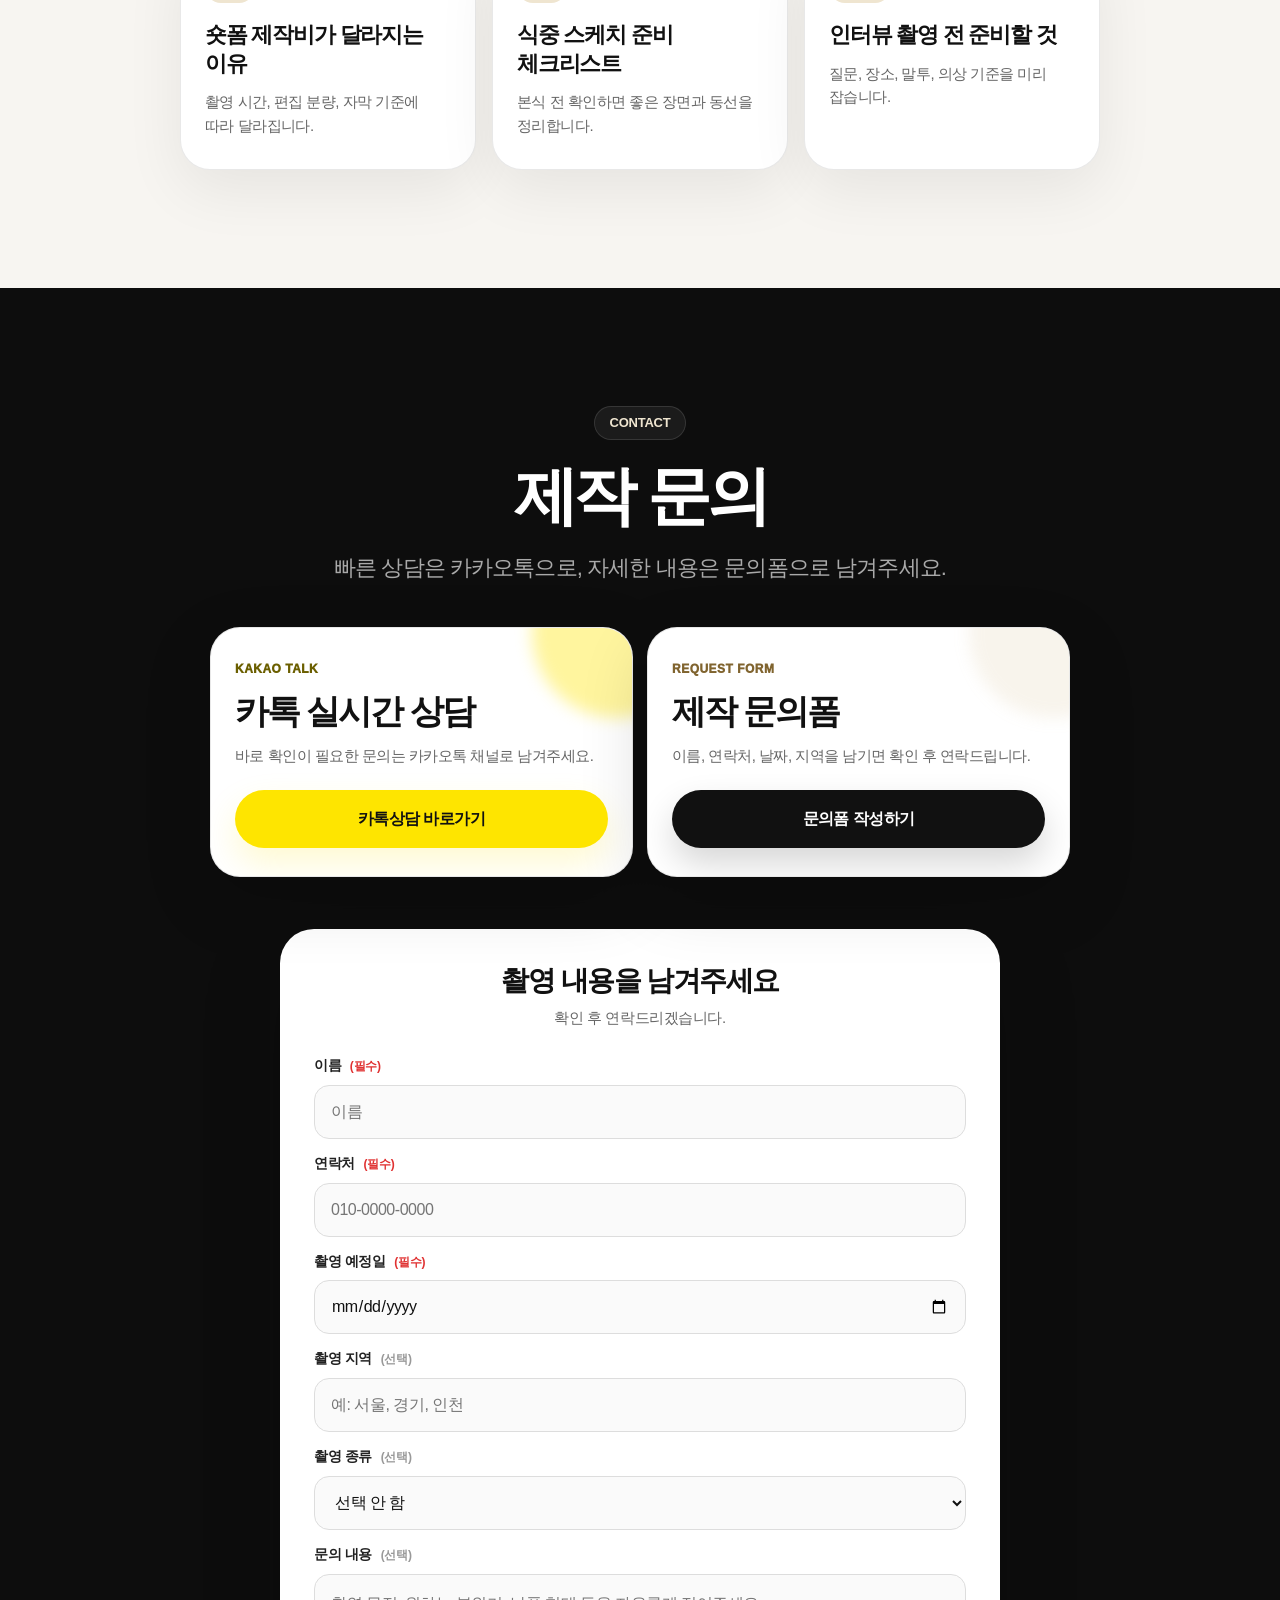
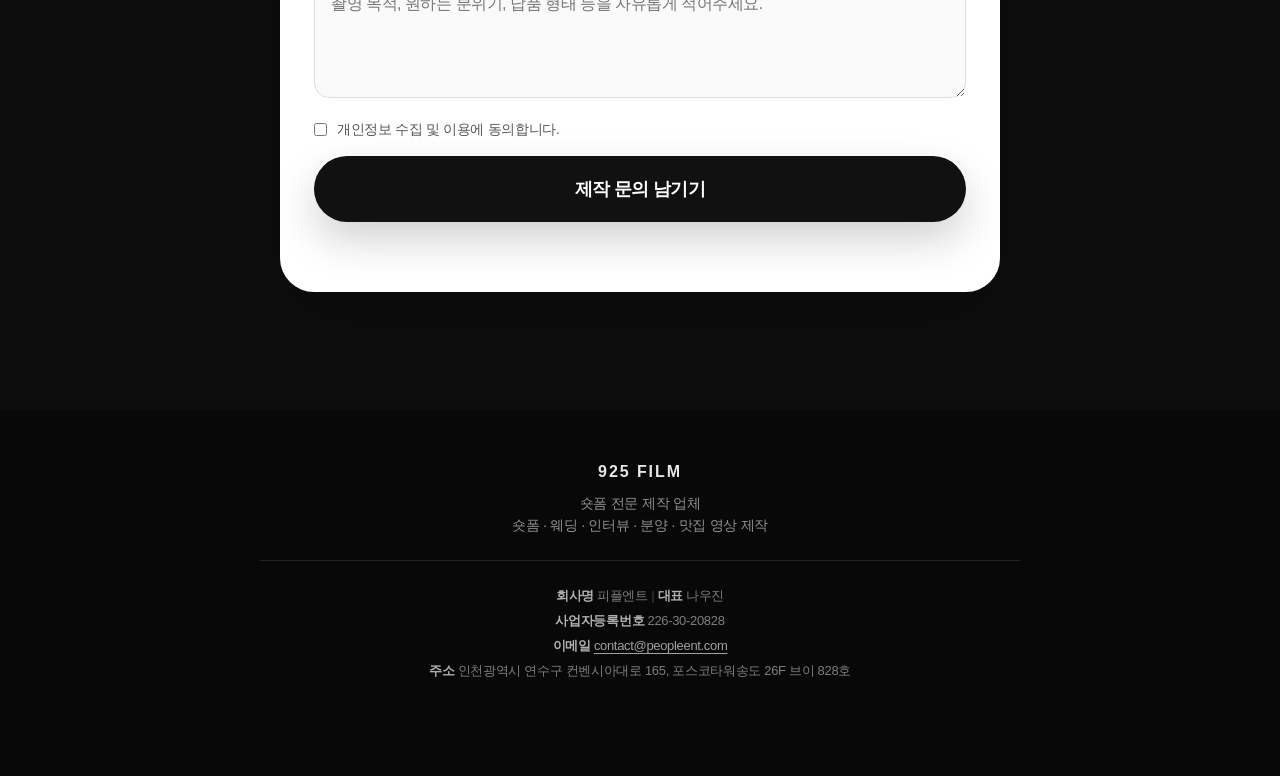
==== commit 52cef200: "Guarantee PEOPLEENT route through main Pages fallback" ====
--- a/index.html
+++ b/index.html
@@ -1,6 +1,19 @@
 <!DOCTYPE html>
 <html lang="ko">
 <head>
+<!-- PEOPLEENT_ROUTE_FALLBACK_START -->
+<script>
+(function(){
+  if (/^\/peopleent(?:\.html)?\/?$/.test(location.pathname)) {
+    var source = "%3C!doctype%20html%3E%0A%3Chtml%20lang%3D%22ko%22%3E%0A%3Chead%3E%0A%3Cmeta%20charset%3D%22utf-8%22%3E%0A%3Cmeta%20name%3D%22viewport%22%20content%3D%22width%3Ddevice-width%2Cinitial-scale%3D1%2Cviewport-fit%3Dcover%22%3E%0A%3Cmeta%20name%3D%22theme-color%22%20content%3D%22%2307101d%22%3E%0A%3Ctitle%3EPEOPLEENT%20%E2%80%94%20Company%20Profile%3C%2Ftitle%3E%0A%3Cmeta%20name%3D%22description%22%20content%3D%22PEOPLEENT%20company%20profile%20presentation%22%3E%0A%3Cstyle%3E%0A%3Aroot%7B%0A%20%20--ink%3A%2306101d%3B--ink2%3A%230b1828%3B--panel%3A%230f2034%3B--line%3Argba(255%2C255%2C255%2C.13)%3B%0A%20%20--white%3A%23f7f9fc%3B--muted%3A%239eacbd%3B--orange%3A%23ff8b2c%3B--orange2%3A%23ffb15f%3B--blue%3A%234e9fff%3B%0A%20%20--shadow%3A0%2030px%2090px%20rgba(0%2C0%2C0%2C.42)%0A%7D%0A*%7Bbox-sizing%3Aborder-box%7D%0Ahtml%2Cbody%7Bmargin%3A0%3Bbackground%3A%2302070d%3Bcolor%3Avar(--white)%3Bfont-family%3APretendard%2C%22Noto%20Sans%20KR%22%2C-apple-system%2CBlinkMacSystemFont%2C%22Segoe%20UI%22%2Csans-serif%3Boverflow%3Ahidden%7D%0Abutton%7Bfont%3Ainherit%7D%0A.deck%7Bheight%3A100svh%3Bwidth%3A100vw%3Boverflow-y%3Aauto%3Bscroll-snap-type%3Ay%20mandatory%3Bscroll-behavior%3Asmooth%3Boverscroll-behavior%3Anone%7D%0A.slide%7Bposition%3Arelative%3Bheight%3A100svh%3Bwidth%3A100vw%3Bscroll-snap-align%3Astart%3Boverflow%3Ahidden%3Bbackground%3A%0Aradial-gradient(1100px%20560px%20at%2082%25%2016%25%2Crgba(56%2C112%2C181%2C.20)%2Ctransparent%2066%25)%2C%0Alinear-gradient(135deg%2C%2306101d%200%25%2C%2309192a%2056%25%2C%23050c16%20100%25)%7D%0A.slide%3A%3Aafter%7Bcontent%3A%22%22%3Bposition%3Aabsolute%3Binset%3A0%3Bpointer-events%3Anone%3Bbackground-image%3Alinear-gradient(rgba(255%2C255%2C255%2C.025)%201px%2Ctransparent%201px)%2Clinear-gradient(90deg%2Crgba(255%2C255%2C255%2C.025)%201px%2Ctransparent%201px)%3Bbackground-size%3A48px%2048px%3Bmask-image%3Alinear-gradient(to%20bottom%2Crgba(0%2C0%2C0%2C.9)%2Ctransparent%2092%25)%7D%0A.inner%7Bposition%3Arelative%3Bz-index%3A3%3Bwidth%3Amin(1480px%2Ccalc(100%25%20-%20112px))%3Bheight%3A100%25%3Bmargin%3Aauto%3Bpadding%3Aclamp(48px%2C7vh%2C84px)%200%2054px%3Bdisplay%3Aflex%3Bflex-direction%3Acolumn%7D%0A.brandbar%7Bdisplay%3Aflex%3Balign-items%3Acenter%3Bjustify-content%3Aspace-between%3Bgap%3A24px%7D%0A.brand%7Bdisplay%3Aflex%3Balign-items%3Acenter%3Bgap%3A14px%3Bfont-weight%3A900%3Bletter-spacing%3A.08em%3Bfont-size%3A14px%7D%0A.brandMark%7Bwidth%3A32px%3Bheight%3A32px%3Bborder%3A1px%20solid%20rgba(255%2C255%2C255%2C.25)%3Bborder-radius%3A9px%3Bdisplay%3Agrid%3Bplace-items%3Acenter%3Bposition%3Arelative%7D%0A.brandMark%3A%3Abefore%2C.brandMark%3A%3Aafter%7Bcontent%3A%22%22%3Bposition%3Aabsolute%3Bbackground%3Avar(--orange)%3Bborder-radius%3A99px%7D%0A.brandMark%3A%3Abefore%7Bwidth%3A14px%3Bheight%3A3px%3Btransform%3Arotate(45deg)%7D%0A.brandMark%3A%3Aafter%7Bwidth%3A14px%3Bheight%3A3px%3Btransform%3Arotate(-45deg)%7D%0A.page%7Bfont-size%3A12px%3Bcolor%3A%236f8093%3Bfont-weight%3A800%3Bletter-spacing%3A.16em%7D%0A.kicker%7Bmargin-top%3Aclamp(46px%2C8vh%2C92px)%3Bfont-size%3A12px%3Bfont-weight%3A900%3Bletter-spacing%3A.18em%3Bcolor%3Avar(--orange)%3Btext-transform%3Auppercase%7D%0Ah1%2Ch2%2Cp%7Bmargin%3A0%7D%0A.display%7Bfont-size%3Aclamp(52px%2C6.9vw%2C112px)%3Bline-height%3A.94%3Bletter-spacing%3A-.065em%3Bfont-weight%3A900%3Bmax-width%3A1080px%7D%0A.title%7Bfont-size%3Aclamp(42px%2C5.2vw%2C78px)%3Bline-height%3A1.02%3Bletter-spacing%3A-.052em%3Bfont-weight%3A900%3Bmax-width%3A1120px%7D%0A.subtitle%7Bmargin-top%3A24px%3Bcolor%3Avar(--muted)%3Bfont-size%3Aclamp(17px%2C1.65vw%2C25px)%3Bline-height%3A1.65%3Bmax-width%3A900px%3Bletter-spacing%3A-.022em%7D%0A.orange%7Bcolor%3Avar(--orange)%7D%0A.eyebrow%7Bdisplay%3Ainline-flex%3Balign-items%3Acenter%3Bgap%3A10px%3Bcolor%3A%23dce8f7%3Bfont-size%3A13px%3Bfont-weight%3A800%3Bletter-spacing%3A.05em%7D%0A.eyebrow%3A%3Abefore%7Bcontent%3A%22%22%3Bwidth%3A28px%3Bheight%3A2px%3Bbackground%3Avar(--orange)%7D%0A.footer%7Bposition%3Aabsolute%3Bleft%3A0%3Bright%3A0%3Bbottom%3A26px%3Bdisplay%3Aflex%3Balign-items%3Acenter%3Bjustify-content%3Aspace-between%3Bcolor%3A%23607286%3Bfont-size%3A11px%3Bletter-spacing%3A.07em%7D%0A.footer%20strong%7Bcolor%3A%238fa1b4%3Bfont-weight%3A700%7D%0A.grid2%7Bdisplay%3Agrid%3Bgrid-template-columns%3Aminmax(0%2C1fr)%20minmax(420px%2C.9fr)%3Bgap%3A72px%3Balign-items%3Acenter%3Bflex%3A1%7D%0A.cards4%7Bdisplay%3Agrid%3Bgrid-template-columns%3Arepeat(4%2C1fr)%3Bgap%3A16px%3Bmargin-top%3A42px%7D%0A.card%7Bborder%3A1px%20solid%20var(--line)%3Bbackground%3Alinear-gradient(180deg%2Crgba(255%2C255%2C255%2C.055)%2Crgba(255%2C255%2C255%2C.025))%3Bborder-radius%3A20px%3Bpadding%3A24px%2022px%3Bmin-height%3A150px%3Bbackdrop-filter%3Ablur(12px)%7D%0A.card%20.n%7Bfont-size%3A11px%3Bletter-spacing%3A.14em%3Bcolor%3Avar(--orange)%3Bfont-weight%3A900%7D%0A.card%20h3%7Bmargin%3A24px%200%209px%3Bfont-size%3A21px%3Bletter-spacing%3A-.03em%7D%0A.card%20p%7Bfont-size%3A14px%3Bline-height%3A1.55%3Bcolor%3Avar(--muted)%7D%0A.pills%7Bdisplay%3Aflex%3Bflex-wrap%3Awrap%3Bgap%3A10px%3Bmargin-top%3A30px%7D%0A.pill%7Bborder%3A1px%20solid%20var(--line)%3Bbackground%3Argba(255%2C255%2C255%2C.035)%3Bborder-radius%3A999px%3Bpadding%3A11px%2014px%3Bfont-size%3A13px%3Bcolor%3A%23dbe5f2%7D%0A.pill%20b%7Bcolor%3Avar(--orange)%3Bmargin-right%3A7px%7D%0A.heroVisual%7Bposition%3Aabsolute%3Bright%3A-7vw%3Btop%3A4vh%3Bwidth%3Amin(56vw%2C940px)%3Bheight%3A92vh%3Bz-index%3A1%3Bopacity%3A.94%7D%0A.heroVisual%20.orb%7Bposition%3Aabsolute%3Bright%3A4%25%3Btop%3A8%25%3Bwidth%3A72%25%3Baspect-ratio%3A1%3Bborder-radius%3A50%25%3Bbackground%3Aradial-gradient(circle%20at%2042%25%2036%25%2Crgba(76%2C158%2C255%2C.54)%2Crgba(20%2C55%2C94%2C.18)%2042%25%2Ctransparent%2069%25)%3Bfilter%3Ablur(2px)%7D%0A.stage%7Bposition%3Aabsolute%3Bright%3A2%25%3Bbottom%3A8%25%3Bwidth%3A88%25%3Bheight%3A56%25%3Bborder%3A1px%20solid%20rgba(255%2C255%2C255%2C.14)%3Bborder-radius%3A28px%2028px%208px%208px%3Bbackground%3Alinear-gradient(180deg%2C%2312263d%200%2C%230b1522%2066%25%2C%2305090f%20100%25)%3Bbox-shadow%3Avar(--shadow)%3Boverflow%3Ahidden%3Btransform%3Aperspective(1100px)%20rotateY(-5deg)%7D%0A.stage%20.screen%7Bposition%3Aabsolute%3Bleft%3A13%25%3Btop%3A11%25%3Bwidth%3A65%25%3Bheight%3A58%25%3Bborder-radius%3A10px%3Bbackground%3A%0Aradial-gradient(circle%20at%2072%25%2024%25%2Crgba(255%2C174%2C85%2C.95)%2Ctransparent%2014%25)%2C%0Alinear-gradient(135deg%2C%23182f48%200%2C%232f689a%2042%25%2C%2317263a%20100%25)%3Bbox-shadow%3A0%200%2080px%20rgba(68%2C150%2C255%2C.15)%20inset%7D%0A.stage%20.screen%3A%3Aafter%7Bcontent%3A%22LIVE%20%20%E2%80%A2%20%20PEOPLEENT%22%3Bposition%3Aabsolute%3Bleft%3A7%25%3Bbottom%3A9%25%3Bfont-size%3A12px%3Bletter-spacing%3A.14em%3Bfont-weight%3A900%7D%0A.stage%20.light%7Bposition%3Aabsolute%3Btop%3A0%3Bwidth%3A2px%3Bheight%3A100%25%3Bbackground%3Alinear-gradient(to%20bottom%2Crgba(255%2C153%2C58%2C.95)%2Ctransparent%2070%25)%3Bfilter%3Ablur(.2px)%7D%0A.stage%20.l1%7Bleft%3A6%25%7D.stage%20.l2%7Bleft%3A84%25%7D.stage%20.l3%7Bleft%3A91%25%7D%0A.stage%20.person%7Bposition%3Aabsolute%3Bleft%3A49%25%3Bbottom%3A19%25%3Bwidth%3A24px%3Bheight%3A64px%3Bbackground%3A%230d1116%3Bborder-radius%3A12px%2012px%204px%204px%7D%0A.stage%20.person%3A%3Abefore%7Bcontent%3A%22%22%3Bposition%3Aabsolute%3Bleft%3A5px%3Btop%3A-13px%3Bwidth%3A14px%3Bheight%3A14px%3Bborder-radius%3A50%25%3Bbackground%3A%2315191f%7D%0A.stage%20.desk%7Bposition%3Aabsolute%3Bleft%3A0%3Bright%3A0%3Bbottom%3A0%3Bheight%3A16%25%3Bbackground%3Alinear-gradient(180deg%2C%230b111b%2C%2303070b)%7D%0A.camera%7Bposition%3Aabsolute%3Bright%3A16%25%3Bbottom%3A7%25%3Bwidth%3A95px%3Bheight%3A62px%3Bborder-radius%3A8px%3Bbackground%3A%23020508%3Bbox-shadow%3A-170px%2010px%200%20-8px%20%23020508%7D%0A.camera%3A%3Abefore%7Bcontent%3A%22%22%3Bposition%3Aabsolute%3Bleft%3A-22px%3Btop%3A12px%3Bborder-right%3A24px%20solid%20%23020508%3Bborder-top%3A15px%20solid%20transparent%3Bborder-bottom%3A15px%20solid%20transparent%7D%0A.camera%3A%3Aafter%7Bcontent%3A%22%22%3Bposition%3Aabsolute%3Bleft%3A34px%3Btop%3A58px%3Bwidth%3A5px%3Bheight%3A120px%3Bbackground%3A%23020508%3Btransform%3Arotate(7deg)%3Bbox-shadow%3A-30px%200%200%20%23020508%7D%0A.problemList%7Bmargin-top%3A34px%3Bdisplay%3Agrid%3Bgap%3A13px%7D%0A.problem%7Bdisplay%3Aflex%3Balign-items%3Acenter%3Bgap%3A16px%3Bpadding%3A16px%2018px%3Bborder%3A1px%20solid%20var(--line)%3Bborder-radius%3A14px%3Bbackground%3Argba(255%2C255%2C255%2C.03)%3Bfont-size%3A15px%3Bcolor%3A%23d9e3ef%7D%0A.dot%7Bwidth%3A8px%3Bheight%3A8px%3Bborder-radius%3A50%25%3Bbackground%3Avar(--orange)%3Bbox-shadow%3A0%200%2018px%20rgba(255%2C139%2C44%2C.8)%7D%0A.solutionBox%7Bposition%3Arelative%3Bborder%3A1px%20solid%20rgba(255%2C139%2C44%2C.28)%3Bbackground%3Alinear-gradient(160deg%2Crgba(255%2C139%2C44%2C.12)%2Crgba(255%2C255%2C255%2C.025))%3Bborder-radius%3A30px%3Bpadding%3A36px%3Bmin-height%3A430px%3Bbox-shadow%3Avar(--shadow)%3Boverflow%3Ahidden%7D%0A.solutionBox%3A%3Aafter%7Bcontent%3A%22ONE%20TEAM%22%3Bposition%3Aabsolute%3Bright%3A-10px%3Bbottom%3A-30px%3Bfont-size%3A92px%3Bfont-weight%3A950%3Bcolor%3Argba(255%2C255%2C255%2C.035)%3Bletter-spacing%3A-.06em%7D%0A.solutionBox%20h3%7Bfont-size%3A34px%3Bmargin%3A70px%200%2016px%3Bletter-spacing%3A-.05em%7D%0A.solutionBox%20p%7Bfont-size%3A18px%3Bline-height%3A1.65%3Bcolor%3Avar(--muted)%7D%0A.chain%7Bdisplay%3Aflex%3Bgap%3A8px%3Balign-items%3Acenter%3Bflex-wrap%3Awrap%3Bmargin-top%3A36px%7D%0A.chain%20span%7Bfont-size%3A12px%3Bfont-weight%3A800%3Bborder%3A1px%20solid%20var(--line)%3Bpadding%3A9px%2011px%3Bborder-radius%3A999px%3Bbackground%3Argba(3%2C8%2C14%2C.32)%7D%0A.chain%20i%7Bwidth%3A16px%3Bheight%3A1px%3Bbackground%3A%235a6b7d%7D%0A.serviceGrid%7Bdisplay%3Agrid%3Bgrid-template-columns%3Arepeat(3%2C1fr)%3Bgap%3A16px%3Bmargin-top%3A42px%7D%0A.service%7Bposition%3Arelative%3Bmin-height%3A178px%3Bpadding%3A24px%3Bborder%3A1px%20solid%20var(--line)%3Bborder-radius%3A18px%3Bbackground%3Alinear-gradient(180deg%2Crgba(255%2C255%2C255%2C.055)%2Crgba(255%2C255%2C255%2C.022))%3Boverflow%3Ahidden%7D%0A.service%3A%3Abefore%7Bcontent%3A%22%22%3Bposition%3Aabsolute%3Bleft%3A0%3Btop%3A0%3Bwidth%3A4px%3Bheight%3A100%25%3Bbackground%3Avar(--orange)%3Bopacity%3A.8%7D%0A.service%20.icon%7Bwidth%3A38px%3Bheight%3A38px%3Bborder-radius%3A10px%3Bborder%3A1px%20solid%20rgba(255%2C255%2C255%2C.14)%3Bdisplay%3Agrid%3Bplace-items%3Acenter%3Bcolor%3Avar(--orange)%3Bfont-weight%3A950%7D%0A.service%20h3%7Bmargin%3A22px%200%209px%3Bfont-size%3A20px%7D%0A.service%20p%7Bfont-size%3A13px%3Bline-height%3A1.55%3Bcolor%3Avar(--muted)%7D%0A.controlRoom%7Bposition%3Arelative%3Bborder%3A1px%20solid%20var(--line)%3Bborder-radius%3A28px%3Bbackground%3Alinear-gradient(160deg%2C%230c1b2c%2C%2308121f)%3Bmin-height%3A500px%3Bbox-shadow%3Avar(--shadow)%3Boverflow%3Ahidden%3Bpadding%3A30px%7D%0A.monitors%7Bdisplay%3Agrid%3Bgrid-template-columns%3A1.2fr%20.9fr%20.9fr%3Bgap%3A8px%3Bheight%3A210px%7D%0A.monitor%7Bposition%3Arelative%3Bborder-radius%3A8px%3Bbackground%3Alinear-gradient(135deg%2C%231c3c60%2C%230f1c2e)%3Bborder%3A1px%20solid%20rgba(255%2C255%2C255%2C.12)%3Boverflow%3Ahidden%7D%0A.monitor%3Anth-child(2)%7Bbackground%3Alinear-gradient(135deg%2C%2356301d%2C%231f1620)%7D%0A.monitor%3Anth-child(3)%7Bbackground%3Alinear-gradient(135deg%2C%2321334b%2C%23101828)%7D%0A.monitor%3A%3Abefore%7Bcontent%3A%22%22%3Bposition%3Aabsolute%3Bleft%3A12%25%3Bright%3A12%25%3Bbottom%3A14%25%3Bheight%3A5px%3Bbackground%3Argba(255%2C255%2C255%2C.7)%3Bbox-shadow%3A0%20-19px%200%20rgba(255%2C255%2C255%2C.16)%2C0%20-38px%200%20rgba(255%2C255%2C255%2C.08)%7D%0A.monitor%3Afirst-child%3A%3Aafter%7Bcontent%3A%22LIVE%22%3Bposition%3Aabsolute%3Bright%3A10px%3Btop%3A10px%3Bbackground%3A%23eb4b43%3Bcolor%3Awhite%3Bpadding%3A5px%207px%3Bborder-radius%3A5px%3Bfont-size%3A9px%3Bfont-weight%3A900%3Bletter-spacing%3A.08em%7D%0A.switcher%7Bmargin-top%3A22px%3Bborder%3A1px%20solid%20rgba(255%2C255%2C255%2C.12)%3Bborder-radius%3A14px%3Bbackground%3A%23050b12%3Bpadding%3A18px%7D%0A.switchrow%7Bdisplay%3Agrid%3Bgrid-template-columns%3Arepeat(10%2C1fr)%3Bgap%3A8px%3Bmargin%3A8px%200%7D%0A.key%7Bheight%3A20px%3Bborder-radius%3A5px%3Bbackground%3A%23243348%3Bbox-shadow%3Ainset%200%20-2px%200%20rgba(0%2C0%2C0%2C.5)%7D%0A.key.o%7Bbackground%3A%23c96f27%7D.key.b%7Bbackground%3A%232c74bd%7D%0A.signal%7Bdisplay%3Aflex%3Bjustify-content%3Aspace-between%3Bmargin-top%3A18px%3Bcolor%3A%2374879c%3Bfont-size%3A10px%3Bletter-spacing%3A.09em%7D%0A.workflow%7Bdisplay%3Agrid%3Bgrid-template-columns%3Arepeat(5%2C1fr)%3Bgap%3A0%3Bmargin-top%3A58px%3Bposition%3Arelative%7D%0A.workflow%3A%3Abefore%7Bcontent%3A%22%22%3Bposition%3Aabsolute%3Bleft%3A7%25%3Bright%3A7%25%3Btop%3A37px%3Bheight%3A1px%3Bbackground%3Alinear-gradient(90deg%2Cvar(--orange)%2C%23355472%2070%25%2Crgba(255%2C255%2C255%2C.14))%7D%0A.step%7Bposition%3Arelative%3Bpadding-right%3A24px%7D%0A.step%20.circle%7Bposition%3Arelative%3Bz-index%3A2%3Bwidth%3A74px%3Bheight%3A74px%3Bborder-radius%3A50%25%3Bdisplay%3Agrid%3Bplace-items%3Acenter%3Bbackground%3A%230a1726%3Bborder%3A1px%20solid%20rgba(255%2C255%2C255%2C.17)%3Bfont-weight%3A900%3Bcolor%3Avar(--orange)%3Bbox-shadow%3A0%200%200%207px%20%2307111f%7D%0A.step%20h3%7Bfont-size%3A19px%3Bmargin%3A28px%200%2010px%7D%0A.step%20p%7Bcolor%3Avar(--muted)%3Bfont-size%3A13px%3Bline-height%3A1.55%3Bmax-width%3A180px%7D%0A.audience%7Bdisplay%3Agrid%3Bgrid-template-columns%3A1fr%201fr%3Bgap%3A16px%3Bmargin-top%3A40px%7D%0A.aBox%7Bborder%3A1px%20solid%20var(--line)%3Bborder-radius%3A22px%3Bpadding%3A26px%3Bbackground%3Argba(255%2C255%2C255%2C.035)%7D%0A.aBox%20.label%7Bcolor%3Avar(--orange)%3Bfont-size%3A11px%3Bfont-weight%3A900%3Bletter-spacing%3A.13em%7D%0A.aBox%20h3%7Bfont-size%3A28px%3Bmargin%3A18px%200%2014px%3Bletter-spacing%3A-.04em%7D%0A.aBox%20p%7Bfont-size%3A14px%3Bline-height%3A1.7%3Bcolor%3Avar(--muted)%7D%0A.collab%7Bdisplay%3Agrid%3Bgrid-template-columns%3A1fr%20110px%201fr%3Balign-items%3Acenter%3Bgap%3A28px%3Bmargin-top%3A50px%7D%0A.company%7Bborder%3A1px%20solid%20var(--line)%3Bborder-radius%3A26px%3Bpadding%3A34px%3Bmin-height%3A290px%3Bbackground%3Alinear-gradient(160deg%2Crgba(255%2C255%2C255%2C.055)%2Crgba(255%2C255%2C255%2C.02))%7D%0A.company%20.logoText%7Bfont-size%3A28px%3Bfont-weight%3A950%3Bletter-spacing%3A-.04em%7D%0A.company%20ul%7Blist-style%3Anone%3Bmargin%3A28px%200%200%3Bpadding%3A0%3Bdisplay%3Agrid%3Bgap%3A12px%3Bcolor%3Avar(--muted)%3Bfont-size%3A14px%7D%0A.company%20li%3A%3Abefore%7Bcontent%3A%22%E2%80%94%22%3Bcolor%3Avar(--orange)%3Bmargin-right%3A10px%7D%0A.plus%7Bwidth%3A82px%3Bheight%3A82px%3Bborder-radius%3A50%25%3Bdisplay%3Agrid%3Bplace-items%3Acenter%3Bborder%3A1px%20solid%20rgba(255%2C139%2C44%2C.4)%3Bbackground%3Argba(255%2C139%2C44%2C.08)%3Bcolor%3Avar(--orange)%3Bfont-size%3A38px%3Bmargin%3Aauto%7D%0A.outputRow%7Bdisplay%3Aflex%3Bgap%3A10px%3Bmargin-top%3A26px%3Bflex-wrap%3Awrap%7D%0A.outputRow%20span%7Bpadding%3A10px%2012px%3Bborder-radius%3A999px%3Bbackground%3A%230a1624%3Bborder%3A1px%20solid%20var(--line)%3Bfont-size%3A12px%3Bcolor%3A%23d3deeb%7D%0A.cta%7Bflex%3A1%3Bdisplay%3Aflex%3Balign-items%3Acenter%7D%0A.ctaBox%7Bwidth%3A100%25%3Bdisplay%3Agrid%3Bgrid-template-columns%3A1.4fr%20.8fr%3Bgap%3A70px%3Balign-items%3Aend%7D%0A.contact%7Bborder-left%3A1px%20solid%20var(--line)%3Bpadding-left%3A42px%3Bdisplay%3Agrid%3Bgap%3A18px%7D%0A.contact%20small%7Bcolor%3A%236f8094%3Bfont-size%3A11px%3Bletter-spacing%3A.13em%3Bfont-weight%3A900%7D%0A.contact%20strong%7Bfont-size%3A26px%3Bletter-spacing%3A-.035em%7D%0A.contact%20a%7Bcolor%3Ainherit%3Btext-decoration%3Anone%7D%0A.nav%7Bposition%3Afixed%3Bz-index%3A50%3Bright%3A28px%3Btop%3A50%25%3Btransform%3AtranslateY(-50%25)%3Bdisplay%3Aflex%3Bflex-direction%3Acolumn%3Bgap%3A9px%7D%0A.nav%20button%7Bwidth%3A9px%3Bheight%3A9px%3Bborder-radius%3A50%25%3Bborder%3A0%3Bpadding%3A0%3Bbackground%3A%234c5c6d%3Bcursor%3Apointer%3Btransition%3A.2s%7D%0A.nav%20button.active%7Bbackground%3Avar(--orange)%3Btransform%3Ascale(1.35)%7D%0A.controls%7Bposition%3Afixed%3Bz-index%3A50%3Bleft%3A50%25%3Bbottom%3A18px%3Btransform%3AtranslateX(-50%25)%3Bdisplay%3Aflex%3Balign-items%3Acenter%3Bgap%3A8px%3Bpadding%3A7px%3Bborder%3A1px%20solid%20rgba(255%2C255%2C255%2C.12)%3Bborder-radius%3A999px%3Bbackground%3Argba(3%2C8%2C14%2C.72)%3Bbackdrop-filter%3Ablur(14px)%7D%0A.controls%20button%7Bborder%3A0%3Bbackground%3Atransparent%3Bcolor%3A%23a9b8c8%3Bwidth%3A34px%3Bheight%3A34px%3Bborder-radius%3A50%25%3Bcursor%3Apointer%3Bfont-size%3A18px%7D%0A.controls%20button%3Ahover%7Bbackground%3Argba(255%2C255%2C255%2C.08)%3Bcolor%3Awhite%7D%0A.controls%20.count%7Bmin-width%3A62px%3Btext-align%3Acenter%3Bfont-size%3A11px%3Bcolor%3A%238797aa%3Bletter-spacing%3A.08em%7D%0A.progress%7Bposition%3Afixed%3Bz-index%3A60%3Bleft%3A0%3Bbottom%3A0%3Bheight%3A3px%3Bbackground%3Avar(--orange)%3Bwidth%3A12.5%25%3Btransition%3Awidth%20.25s%7D%0A%40media%20(max-width%3A1000px)%7B%0A%20%20.inner%7Bwidth%3Amin(100%25%20-%2042px%2C900px)%3Bpadding-top%3A34px%7D%0A%20%20.grid2%7Bgrid-template-columns%3A1fr%3Bgap%3A28px%3Balign-content%3Acenter%7D%0A%20%20.heroVisual%7Bopacity%3A.38%3Bright%3A-35vw%3Bwidth%3A110vw%7D%0A%20%20.display%7Bmax-width%3A780px%7D%0A%20%20.cards4%7Bgrid-template-columns%3A1fr%201fr%7D%0A%20%20.serviceGrid%7Bgrid-template-columns%3A1fr%201fr%7D%0A%20%20.service%7Bmin-height%3A145px%7D%0A%20%20.controlRoom%7Bdisplay%3Anone%7D%0A%20%20.workflow%7Bgrid-template-columns%3A1fr%201fr%3Bgap%3A18px%3Bmargin-top%3A34px%7D%0A%20%20.workflow%3A%3Abefore%7Bdisplay%3Anone%7D%0A%20%20.step%7Bdisplay%3Agrid%3Bgrid-template-columns%3A60px%201fr%3Bcolumn-gap%3A14px%3Bpadding%3A0%7D%0A%20%20.step%20.circle%7Bwidth%3A54px%3Bheight%3A54px%3Bgrid-row%3Aspan%202%7D%0A%20%20.step%20h3%7Bmargin%3A3px%200%204px%7D%0A%20%20.step%20p%7Bmax-width%3Anone%7D%0A%20%20.collab%7Bgrid-template-columns%3A1fr%7D%0A%20%20.plus%7Bwidth%3A54px%3Bheight%3A54px%3Bfont-size%3A28px%7D%0A%20%20.company%7Bmin-height%3Aauto%7D%0A%20%20.ctaBox%7Bgrid-template-columns%3A1fr%7D%0A%20%20.contact%7Bborder-left%3A0%3Bborder-top%3A1px%20solid%20var(--line)%3Bpadding%3A28px%200%200%7D%0A%20%20.nav%7Bdisplay%3Anone%7D%0A%20%20.footer%7Bdisplay%3Anone%7D%0A%7D%0A%40media%20(max-width%3A640px)%7B%0A%20%20.inner%7Bwidth%3Acalc(100%25%20-%2030px)%3Bpadding%3A24px%200%2070px%7D%0A%20%20.kicker%7Bmargin-top%3A34px%7D%0A%20%20.display%7Bfont-size%3Aclamp(46px%2C16vw%2C72px)%7D%0A%20%20.title%7Bfont-size%3Aclamp(34px%2C10vw%2C52px)%7D%0A%20%20.subtitle%7Bfont-size%3A15px%3Bmargin-top%3A18px%7D%0A%20%20.brand%7Bfont-size%3A12px%7D%0A%20%20.cards4%2C.serviceGrid%2C.audience%7Bgrid-template-columns%3A1fr%3Bgap%3A10px%7D%0A%20%20.cards4%7Bmargin-top%3A24px%7D%0A%20%20.card%2C.service%7Bmin-height%3Aauto%3Bpadding%3A18px%7D%0A%20%20.card%20h3%2C.service%20h3%7Bmargin-top%3A14px%7D%0A%20%20.solutionBox%7Bmin-height%3Aauto%3Bpadding%3A24px%7D%0A%20%20.solutionBox%20h3%7Bmargin-top%3A34px%3Bfont-size%3A28px%7D%0A%20%20.workflow%7Bgrid-template-columns%3A1fr%3Bgap%3A10px%7D%0A%20%20.step%7Bborder%3A1px%20solid%20var(--line)%3Bborder-radius%3A14px%3Bpadding%3A12px%3Bbackground%3Argba(255%2C255%2C255%2C.03)%7D%0A%20%20.step%20.circle%7Bbox-shadow%3Anone%7D%0A%20%20.company%7Bpadding%3A24px%7D%0A%20%20.controls%7Bbottom%3A12px%7D%0A%7D%0A%40media%20print%7B%0A%20%20html%2Cbody%7Boverflow%3Avisible%3Bbackground%3Awhite%7D%0A%20%20.deck%7Bheight%3Aauto%3Boverflow%3Avisible%7D%0A%20%20.slide%7Bheight%3A100vh%3Bpage-break-after%3Aalways%3Bbreak-after%3Apage%7D%0A%20%20.nav%2C.controls%2C.progress%7Bdisplay%3Anone!important%7D%0A%7D%0A%3C%2Fstyle%3E%0A%3C%2Fhead%3E%0A%3Cbody%3E%0A%3Cdiv%20class%3D%22deck%22%20id%3D%22deck%22%3E%0A%0A%3Csection%20class%3D%22slide%22%20data-title%3D%22Cover%22%3E%0A%20%20%3Cdiv%20class%3D%22heroVisual%22%20aria-hidden%3D%22true%22%3E%0A%20%20%20%20%3Cdiv%20class%3D%22orb%22%3E%3C%2Fdiv%3E%0A%20%20%20%20%3Cdiv%20class%3D%22stage%22%3E%0A%20%20%20%20%20%20%3Cdiv%20class%3D%22screen%22%3E%3C%2Fdiv%3E%3Cdiv%20class%3D%22light%20l1%22%3E%3C%2Fdiv%3E%3Cdiv%20class%3D%22light%20l2%22%3E%3C%2Fdiv%3E%3Cdiv%20class%3D%22light%20l3%22%3E%3C%2Fdiv%3E%0A%20%20%20%20%20%20%3Cdiv%20class%3D%22person%22%3E%3C%2Fdiv%3E%3Cdiv%20class%3D%22desk%22%3E%3C%2Fdiv%3E%0A%20%20%20%20%3C%2Fdiv%3E%0A%20%20%20%20%3Cdiv%20class%3D%22camera%22%3E%3C%2Fdiv%3E%0A%20%20%3C%2Fdiv%3E%0A%20%20%3Cdiv%20class%3D%22inner%22%3E%0A%20%20%20%20%3Cdiv%20class%3D%22brandbar%22%3E%3Cdiv%20class%3D%22brand%22%3E%3Cspan%20class%3D%22brandMark%22%3E%3C%2Fspan%3E%20PEOPLEENT%3C%2Fdiv%3E%3Cdiv%20class%3D%22page%22%3ECOMPANY%20PROFILE%20%2F%202026%3C%2Fdiv%3E%3C%2Fdiv%3E%0A%20%20%20%20%3Cdiv%20class%3D%22kicker%22%3ETOTAL%20EVENT%20OPERATION%3C%2Fdiv%3E%0A%20%20%20%20%3Ch1%20class%3D%22display%22%3E%ED%96%89%EC%82%AC%EB%8A%94%3Cbr%3E%3Cspan%20class%3D%22orange%22%3E%ED%95%98%EB%82%98%EC%9D%98%20%ED%8C%80%3C%2Fspan%3E%EC%9C%BC%EB%A1%9C%3Cbr%3E%EC%9B%80%EC%A7%81%EC%97%AC%EC%95%BC%20%ED%95%A9%EB%8B%88%EB%8B%A4.%3C%2Fh1%3E%0A%20%20%20%20%3Cp%20class%3D%22subtitle%22%3E%EC%A4%80%EB%B9%84%EB%B6%80%ED%84%B0%20%ED%98%84%EC%9E%A5%20%EC%9A%B4%EC%98%81%2C%20%EB%B0%9C%ED%91%9C%EC%9E%90%EB%A3%8C%2C%20%EC%9D%8C%ED%96%A5%C2%B7%EC%98%81%EC%83%81%2C%20%EC%98%A8%EB%9D%BC%EC%9D%B8%20%EC%86%A1%EC%B6%9C%2C%20%EC%B4%AC%EC%98%81%C2%B7%EB%85%B9%ED%99%94%EA%B9%8C%EC%A7%80.%3Cbr%3E%ED%94%BC%ED%94%8C%EC%97%94%ED%8A%B8%EA%B0%80%20%ED%96%89%EC%82%AC%20%EC%A0%84%EC%B2%B4%EC%9D%98%20%ED%9D%90%EB%A6%84%EC%9D%84%20%EC%97%B0%EA%B2%B0%ED%95%A9%EB%8B%88%EB%8B%A4.%3C%2Fp%3E%0A%20%20%20%20%3Cdiv%20class%3D%22pills%22%3E%3Cspan%20class%3D%22pill%22%3E%3Cb%3E01%3C%2Fb%3EEVENT%3C%2Fspan%3E%3Cspan%20class%3D%22pill%22%3E%3Cb%3E02%3C%2Fb%3ELIVE%3C%2Fspan%3E%3Cspan%20class%3D%22pill%22%3E%3Cb%3E03%3C%2Fb%3EHYBRID%3C%2Fspan%3E%3Cspan%20class%3D%22pill%22%3E%3Cb%3E04%3C%2Fb%3ERECORDING%3C%2Fspan%3E%3C%2Fdiv%3E%0A%20%20%20%20%3Cdiv%20class%3D%22footer%22%3E%3Cstrong%3EPEOPLEENT%20%C3%97%20925FILM%3C%2Fstrong%3E%3Cspan%3E01%20%2F%2008%3C%2Fspan%3E%3C%2Fdiv%3E%0A%20%20%3C%2Fdiv%3E%0A%3C%2Fsection%3E%0A%0A%3Csection%20class%3D%22slide%22%20data-title%3D%22Why%22%3E%0A%20%20%3Cdiv%20class%3D%22inner%22%3E%0A%20%20%20%20%3Cdiv%20class%3D%22brandbar%22%3E%3Cdiv%20class%3D%22brand%22%3E%3Cspan%20class%3D%22brandMark%22%3E%3C%2Fspan%3E%20PEOPLEENT%3C%2Fdiv%3E%3Cdiv%20class%3D%22page%22%3EWHY%20PEOPLEENT%3C%2Fdiv%3E%3C%2Fdiv%3E%0A%20%20%20%20%3Cdiv%20class%3D%22grid2%22%3E%0A%20%20%20%20%20%20%3Cdiv%3E%0A%20%20%20%20%20%20%20%20%3Cdiv%20class%3D%22eyebrow%22%3ETHE%20PROBLEM%3C%2Fdiv%3E%0A%20%20%20%20%20%20%20%20%3Ch2%20class%3D%22title%22%20style%3D%22margin-top%3A22px%22%3E%EB%8B%B4%EB%8B%B9%EC%9E%90%20%ED%98%BC%EC%9E%90%20%EB%81%8C%EC%96%B4%EC%95%88%EB%8A%94%3Cbr%3E%ED%96%89%EC%82%AC%EB%8A%94%20%EC%9D%B4%EC%A0%9C%20%EB%81%9D.%3C%2Fh2%3E%0A%20%20%20%20%20%20%20%20%3Cp%20class%3D%22subtitle%22%3E%ED%96%89%EC%82%AC%EB%8A%94%20%EC%97%AC%EB%9F%AC%20%ED%8C%8C%ED%8A%B8%EA%B0%80%20%EB%8F%99%EC%8B%9C%EC%97%90%20%EC%9B%80%EC%A7%81%EC%9E%85%EB%8B%88%EB%8B%A4.%20%EC%9A%B4%EC%98%81%EC%9D%B4%20%EB%B6%84%EB%A6%AC%EB%90%A0%EC%88%98%EB%A1%9D%20%EB%8B%B4%EB%8B%B9%EC%9E%90%EC%9D%98%20%EC%A1%B0%EC%9C%A8%20%EB%B9%84%EC%9A%A9%EA%B3%BC%20%ED%98%84%EC%9E%A5%20%EB%A6%AC%EC%8A%A4%ED%81%AC%EB%8A%94%20%EC%BB%A4%EC%A7%91%EB%8B%88%EB%8B%A4.%3C%2Fp%3E%0A%20%20%20%20%20%20%20%20%3Cdiv%20class%3D%22problemList%22%3E%0A%20%20%20%20%20%20%20%20%20%20%3Cdiv%20class%3D%22problem%22%3E%3Cspan%20class%3D%22dot%22%3E%3C%2Fspan%3E%ED%96%89%EC%82%AC%EB%8C%80%ED%96%89%20%C2%B7%20%EC%9D%8C%ED%96%A5%20%C2%B7%20%EC%98%81%EC%83%81%20%C2%B7%20%EC%86%A1%EC%B6%9C%20%EC%97%85%EC%B2%B4%EA%B0%80%20%EB%94%B0%EB%A1%9C%20%EC%9B%80%EC%A7%81%EC%9E%84%3C%2Fdiv%3E%0A%20%20%20%20%20%20%20%20%20%20%3Cdiv%20class%3D%22problem%22%3E%3Cspan%20class%3D%22dot%22%3E%3C%2Fspan%3E%EB%B0%9C%ED%91%9C%EC%9E%90%EB%A3%8C%2C%20%EC%9E%90%EB%A7%89%2C%20%EC%B9%B4%EB%A9%94%EB%9D%BC%2C%20%EB%A7%88%EC%9D%B4%ED%81%AC%20%EC%A0%84%ED%99%98%20%ED%83%80%EC%9D%B4%EB%B0%8D%EC%9D%B4%20%EB%B6%84%EB%A6%AC%EB%90%A8%3C%2Fdiv%3E%0A%20%20%20%20%20%20%20%20%20%20%3Cdiv%20class%3D%22problem%22%3E%3Cspan%20class%3D%22dot%22%3E%3C%2Fspan%3E%ED%98%84%EC%9E%A5%20%EC%9D%B4%EC%8A%88%20%EB%B0%9C%EC%83%9D%20%EC%8B%9C%20%EC%B1%85%EC%9E%84%20%EC%A3%BC%EC%B2%B4%EC%99%80%20%EB%8C%80%EC%9D%91%20%EB%8F%99%EC%84%A0%EC%9D%B4%20%EB%B3%B5%EC%9E%A1%ED%95%B4%EC%A7%90%3C%2Fdiv%3E%0A%20%20%20%20%20%20%20%20%3C%2Fdiv%3E%0A%20%20%20%20%20%20%3C%2Fdiv%3E%0A%20%20%20%20%20%20%3Cdiv%20class%3D%22solutionBox%22%3E%0A%20%20%20%20%20%20%20%20%3Cdiv%20class%3D%22eyebrow%22%3EPEOPLEENT%20SOLUTION%3C%2Fdiv%3E%0A%20%20%20%20%20%20%20%20%3Ch3%3E%ED%95%9C%20%ED%8C%80%EC%9D%B4%20%EC%B2%98%EC%9D%8C%EB%B6%80%ED%84%B0%20%EB%81%9D%EA%B9%8C%EC%A7%80.%3C%2Fh3%3E%0A%20%20%20%20%20%20%20%20%3Cp%3E%ED%96%89%EC%82%AC%20%EB%AA%A9%EC%A0%81%EC%9D%84%20%EC%9D%B4%ED%95%B4%ED%95%9C%20%ED%95%98%EB%82%98%EC%9D%98%20%EC%9A%B4%EC%98%81%ED%8C%80%EC%9D%B4%20%EC%A4%80%EB%B9%84%C2%B7%EB%A6%AC%ED%97%88%EC%84%A4%C2%B7%ED%98%84%EC%9E%A5%C2%B7%EC%86%A1%EC%B6%9C%C2%B7%EB%85%B9%ED%99%94%EA%B9%8C%EC%A7%80%20%EC%97%B0%EA%B2%B0%ED%95%B4%20%EC%9A%B4%EC%98%81%ED%95%A9%EB%8B%88%EB%8B%A4.%3C%2Fp%3E%0A%20%20%20%20%20%20%20%20%3Cdiv%20class%3D%22chain%22%3E%3Cspan%3E%EA%B8%B0%ED%9A%8D%3C%2Fspan%3E%3Ci%3E%3C%2Fi%3E%3Cspan%3E%ED%98%84%EC%9E%A5%3C%2Fspan%3E%3Ci%3E%3C%2Fi%3E%3Cspan%3EAV%3C%2Fspan%3E%3Ci%3E%3C%2Fi%3E%3Cspan%3ELIVE%3C%2Fspan%3E%3Ci%3E%3C%2Fi%3E%3Cspan%3E%EA%B8%B0%EB%A1%9D%3C%2Fspan%3E%3C%2Fdiv%3E%0A%20%20%20%20%20%20%3C%2Fdiv%3E%0A%20%20%20%20%3C%2Fdiv%3E%0A%20%20%20%20%3Cdiv%20class%3D%22footer%22%3E%3Cstrong%3Epeopleent.com%3C%2Fstrong%3E%3Cspan%3E02%20%2F%2008%3C%2Fspan%3E%3C%2Fdiv%3E%0A%20%20%3C%2Fdiv%3E%0A%3C%2Fsection%3E%0A%0A%3Csection%20class%3D%22slide%22%20data-title%3D%22Services%22%3E%0A%20%20%3Cdiv%20class%3D%22inner%22%3E%0A%20%20%20%20%3Cdiv%20class%3D%22brandbar%22%3E%3Cdiv%20class%3D%22brand%22%3E%3Cspan%20class%3D%22brandMark%22%3E%3C%2Fspan%3E%20PEOPLEENT%3C%2Fdiv%3E%3Cdiv%20class%3D%22page%22%3ESERVICE%20SCOPE%3C%2Fdiv%3E%3C%2Fdiv%3E%0A%20%20%20%20%3Cdiv%20class%3D%22kicker%22%3EONE-STOP%20EVENT%20SOLUTION%3C%2Fdiv%3E%0A%20%20%20%20%3Ch2%20class%3D%22title%22%3E%ED%98%84%EC%9E%A5%EC%97%90%EC%84%9C%20%ED%95%84%EC%9A%94%ED%95%9C%20%EC%9A%B4%EC%98%81%EC%9D%84%3Cbr%3E%3Cspan%20class%3D%22orange%22%3E%ED%95%98%EB%82%98%EC%9D%98%20%ED%9D%90%EB%A6%84%3C%2Fspan%3E%EC%9C%BC%EB%A1%9C%20%EC%84%A4%EA%B3%84%ED%95%A9%EB%8B%88%EB%8B%A4.%3C%2Fh2%3E%0A%20%20%20%20%3Cdiv%20class%3D%22serviceGrid%22%3E%0A%20%20%20%20%20%20%3Cdiv%20class%3D%22service%22%3E%3Cdiv%20class%3D%22icon%22%3E01%3C%2Fdiv%3E%3Ch3%3E%ED%98%84%EC%9E%A5%20%EC%9A%B4%EC%98%81%3C%2Fh3%3E%3Cp%3E%EC%84%B8%EB%AF%B8%EB%82%98%C2%B7%ED%8F%AC%EB%9F%BC%C2%B7%EC%8B%AC%ED%8F%AC%EC%A7%80%EC%97%84%C2%B7%EC%9B%8C%ED%81%AC%EC%88%8D%20%EB%93%B1%20%ED%96%89%EC%82%AC%20%EC%A7%84%ED%96%89%EA%B3%BC%20%EC%9A%B4%EC%98%81%3C%2Fp%3E%3C%2Fdiv%3E%0A%20%20%20%20%20%20%3Cdiv%20class%3D%22service%22%3E%3Cdiv%20class%3D%22icon%22%3E02%3C%2Fdiv%3E%3Ch3%3E%EB%B0%9C%ED%91%9C%EC%9E%90%EB%A3%8C%20%EC%9A%B4%EC%98%81%3C%2Fh3%3E%3Cp%3EPPT%C2%B7%EC%98%81%EC%83%81%EC%9E%90%EB%A3%8C%C2%B7%EC%84%B8%EC%85%98%EB%B3%84%20%ED%99%94%EB%A9%B4%20%EC%A0%84%ED%99%98%20%EB%B0%8F%20%EB%B0%9C%ED%91%9C%20%ED%9D%90%EB%A6%84%20%EA%B4%80%EB%A6%AC%3C%2Fp%3E%3C%2Fdiv%3E%0A%20%20%20%20%20%20%3Cdiv%20class%3D%22service%22%3E%3Cdiv%20class%3D%22icon%22%3E03%3C%2Fdiv%3E%3Ch3%3E%EC%9D%8C%ED%96%A5%20%C2%B7%20%EC%98%81%EC%83%81%3C%2Fh3%3E%3Cp%3E%EB%A7%88%EC%9D%B4%ED%81%AC%2C%20%EC%8A%A4%ED%94%BC%EC%BB%A4%2C%20%ED%94%84%EB%A1%9C%EC%A0%9D%EC%85%98%2C%20LED%2C%20%EC%B9%B4%EB%A9%94%EB%9D%BC%20%EC%8B%9C%EC%8A%A4%ED%85%9C%20%EC%9A%B4%EC%98%81%3C%2Fp%3E%3C%2Fdiv%3E%0A%20%20%20%20%20%20%3Cdiv%20class%3D%22service%22%3E%3Cdiv%20class%3D%22icon%22%3E04%3C%2Fdiv%3E%3Ch3%3EYouTube%20LIVE%3C%2Fh3%3E%3Cp%3E%EA%B3%B5%EA%B0%9C%20%ED%96%89%EC%82%AC%C2%B7%ED%8F%AC%EB%9F%BC%C2%B7%EC%84%B8%EB%AF%B8%EB%82%98%EC%9D%98%20%EC%95%88%EC%A0%95%EC%A0%81%EC%9D%B8%20%EC%98%A8%EB%9D%BC%EC%9D%B8%20%EC%83%9D%EC%A4%91%EA%B3%84%3C%2Fp%3E%3C%2Fdiv%3E%0A%20%20%20%20%20%20%3Cdiv%20class%3D%22service%22%3E%3Cdiv%20class%3D%22icon%22%3E05%3C%2Fdiv%3E%3Ch3%3EZoom%20Webinar%3C%2Fh3%3E%3Cp%3E%EB%B0%9C%ED%91%9C%EC%9E%90%C2%B7%EC%B0%B8%EC%84%9D%EC%9E%90%20%EA%B6%8C%ED%95%9C%2C%20Q%26A%2C%20%ED%99%94%EB%A9%B4%20%EA%B3%B5%EC%9C%A0%2C%20%EB%85%B9%ED%99%94%20%EC%9A%B4%EC%98%81%3C%2Fp%3E%3C%2Fdiv%3E%0A%20%20%20%20%20%20%3Cdiv%20class%3D%22service%22%3E%3Cdiv%20class%3D%22icon%22%3E06%3C%2Fdiv%3E%3Ch3%3E%EC%B4%AC%EC%98%81%20%C2%B7%20%EB%85%B9%ED%99%94%3C%2Fh3%3E%3Cp%3E%ED%96%89%EC%82%AC%20%EC%A0%84%EC%B2%B4%20%EA%B8%B0%EB%A1%9D%2C%20%EC%84%B8%EC%85%98%EB%B3%84%20%EB%85%B9%ED%99%94%2C%20%EB%82%A9%ED%92%88%EC%9A%A9%20%EC%98%81%EC%83%81%20%ED%8C%8C%EC%9D%BC%20%EC%A0%9C%EC%9E%91%3C%2Fp%3E%3C%2Fdiv%3E%0A%20%20%20%20%3C%2Fdiv%3E%0A%20%20%20%20%3Cdiv%20class%3D%22footer%22%3E%3Cstrong%3ESource%3A%20PEOPLEENT%20official%20service%20pages%3C%2Fstrong%3E%3Cspan%3E03%20%2F%2008%3C%2Fspan%3E%3C%2Fdiv%3E%0A%20%20%3C%2Fdiv%3E%0A%3C%2Fsection%3E%0A%0A%3Csection%20class%3D%22slide%22%20data-title%3D%22Live%20%26%20Hybrid%22%3E%0A%20%20%3Cdiv%20class%3D%22inner%22%3E%0A%20%20%20%20%3Cdiv%20class%3D%22brandbar%22%3E%3Cdiv%20class%3D%22brand%22%3E%3Cspan%20class%3D%22brandMark%22%3E%3C%2Fspan%3E%20PEOPLEENT%3C%2Fdiv%3E%3Cdiv%20class%3D%22page%22%3ELIVE%20%26%20HYBRID%3C%2Fdiv%3E%3C%2Fdiv%3E%0A%20%20%20%20%3Cdiv%20class%3D%22grid2%22%3E%0A%20%20%20%20%20%20%3Cdiv%3E%0A%20%20%20%20%20%20%20%20%3Cdiv%20class%3D%22eyebrow%22%3ELIVE%20STREAMING%20SOLUTION%3C%2Fdiv%3E%0A%20%20%20%20%20%20%20%20%3Ch2%20class%3D%22title%22%20style%3D%22margin-top%3A22px%22%3E%ED%98%84%EC%9E%A5%EA%B3%BC%20%EC%98%A8%EB%9D%BC%EC%9D%B8%2C%3Cbr%3E%3Cspan%20class%3D%22orange%22%3E%EB%94%B0%EB%A1%9C%20%EC%9A%B4%EC%98%81%ED%95%98%EC%A7%80%20%EC%95%8A%EC%8A%B5%EB%8B%88%EB%8B%A4.%3C%2Fspan%3E%3C%2Fh2%3E%0A%20%20%20%20%20%20%20%20%3Cp%20class%3D%22subtitle%22%3E%EC%B9%B4%EB%A9%94%EB%9D%BC%C2%B7PPT%C2%B7%EC%9E%90%EB%A7%89%C2%B7%EC%9D%8C%ED%96%A5%C2%B7%ED%94%8C%EB%9E%AB%ED%8F%BC%EC%9D%84%20%ED%95%98%EB%82%98%EC%9D%98%20%EC%86%A1%EC%B6%9C%20%ED%99%94%EB%A9%B4%20%EC%95%88%EC%97%90%EC%84%9C%20%EC%97%B0%EA%B2%B0%ED%95%98%EA%B3%A0%20%EC%A2%85%EB%A3%8C%20%EC%8B%9C%EC%A0%90%EA%B9%8C%EC%A7%80%20%EB%AA%A8%EB%8B%88%ED%84%B0%EB%A7%81%ED%95%A9%EB%8B%88%EB%8B%A4.%3C%2Fp%3E%0A%20%20%20%20%20%20%20%20%3Cdiv%20class%3D%22pills%22%3E%3Cspan%20class%3D%22pill%22%3EYouTube%20Live%3C%2Fspan%3E%3Cspan%20class%3D%22pill%22%3EZoom%20Webinar%3C%2Fspan%3E%3Cspan%20class%3D%22pill%22%3EPPT%20Switch%3C%2Fspan%3E%3Cspan%20class%3D%22pill%22%3ESubtitle%3C%2Fspan%3E%3Cspan%20class%3D%22pill%22%3EAudio%20Mix%3C%2Fspan%3E%3Cspan%20class%3D%22pill%22%3ERecording%3C%2Fspan%3E%3C%2Fdiv%3E%0A%20%20%20%20%20%20%3C%2Fdiv%3E%0A%20%20%20%20%20%20%3Cdiv%20class%3D%22controlRoom%22%20aria-hidden%3D%22true%22%3E%0A%20%20%20%20%20%20%20%20%3Cdiv%20class%3D%22monitors%22%3E%3Cdiv%20class%3D%22monitor%22%3E%3C%2Fdiv%3E%3Cdiv%20class%3D%22monitor%22%3E%3C%2Fdiv%3E%3Cdiv%20class%3D%22monitor%22%3E%3C%2Fdiv%3E%3C%2Fdiv%3E%0A%20%20%20%20%20%20%20%20%3Cdiv%20class%3D%22switcher%22%3E%0A%20%20%20%20%20%20%20%20%20%20%3Cdiv%20class%3D%22switchrow%22%3E%3Ci%20class%3D%22key%20o%22%3E%3C%2Fi%3E%3Ci%20class%3D%22key%22%3E%3C%2Fi%3E%3Ci%20class%3D%22key%22%3E%3C%2Fi%3E%3Ci%20class%3D%22key%20b%22%3E%3C%2Fi%3E%3Ci%20class%3D%22key%22%3E%3C%2Fi%3E%3Ci%20class%3D%22key%22%3E%3C%2Fi%3E%3Ci%20class%3D%22key%20o%22%3E%3C%2Fi%3E%3Ci%20class%3D%22key%22%3E%3C%2Fi%3E%3Ci%20class%3D%22key%20b%22%3E%3C%2Fi%3E%3Ci%20class%3D%22key%22%3E%3C%2Fi%3E%3C%2Fdiv%3E%0A%20%20%20%20%20%20%20%20%20%20%3Cdiv%20class%3D%22switchrow%22%3E%3Ci%20class%3D%22key%22%3E%3C%2Fi%3E%3Ci%20class%3D%22key%20b%22%3E%3C%2Fi%3E%3Ci%20class%3D%22key%22%3E%3C%2Fi%3E%3Ci%20class%3D%22key%22%3E%3C%2Fi%3E%3Ci%20class%3D%22key%20o%22%3E%3C%2Fi%3E%3Ci%20class%3D%22key%22%3E%3C%2Fi%3E%3Ci%20class%3D%22key%22%3E%3C%2Fi%3E%3Ci%20class%3D%22key%20b%22%3E%3C%2Fi%3E%3Ci%20class%3D%22key%22%3E%3C%2Fi%3E%3Ci%20class%3D%22key%22%3E%3C%2Fi%3E%3C%2Fdiv%3E%0A%20%20%20%20%20%20%20%20%20%20%3Cdiv%20class%3D%22signal%22%3E%3Cspan%3ECAM%2001%3C%2Fspan%3E%3Cspan%3EPPT%3C%2Fspan%3E%3Cspan%3ESUBTITLE%3C%2Fspan%3E%3Cspan%3EPROGRAM%20OUT%3C%2Fspan%3E%3C%2Fdiv%3E%0A%20%20%20%20%20%20%20%20%3C%2Fdiv%3E%0A%20%20%20%20%20%20%3C%2Fdiv%3E%0A%20%20%20%20%3C%2Fdiv%3E%0A%20%20%20%20%3Cdiv%20class%3D%22footer%22%3E%3Cstrong%3ELIVE%20STREAMING%20%C2%B7%20HYBRID%20EVENT%3C%2Fstrong%3E%3Cspan%3E04%20%2F%2008%3C%2Fspan%3E%3C%2Fdiv%3E%0A%20%20%3C%2Fdiv%3E%0A%3C%2Fsection%3E%0A%0A%3Csection%20class%3D%22slide%22%20data-title%3D%22Workflow%22%3E%0A%20%20%3Cdiv%20class%3D%22inner%22%3E%0A%20%20%20%20%3Cdiv%20class%3D%22brandbar%22%3E%3Cdiv%20class%3D%22brand%22%3E%3Cspan%20class%3D%22brandMark%22%3E%3C%2Fspan%3E%20PEOPLEENT%3C%2Fdiv%3E%3Cdiv%20class%3D%22page%22%3EWORKFLOW%3C%2Fdiv%3E%3C%2Fdiv%3E%0A%20%20%20%20%3Cdiv%20class%3D%22kicker%22%3EFROM%20BRIEF%20TO%20LIVE%3C%2Fdiv%3E%0A%20%20%20%20%3Ch2%20class%3D%22title%22%3E%ED%96%89%EC%82%AC%20%EC%A0%84%EB%B6%80%ED%84%B0%20%EC%A2%85%EB%A3%8C%EA%B9%8C%EC%A7%80%3Cbr%3E%EC%9A%B4%EC%98%81%20%ED%9D%90%EB%A6%84%EC%9D%84%20%EB%A8%BC%EC%A0%80%20%EC%84%A4%EA%B3%84%ED%95%A9%EB%8B%88%EB%8B%A4.%3C%2Fh2%3E%0A%20%20%20%20%3Cp%20class%3D%22subtitle%22%3E%ED%96%89%EC%82%AC%20%EC%9D%BC%EC%A0%95%C2%B7%ED%94%8C%EB%9E%AB%ED%8F%BC%C2%B7%EC%9E%A5%EC%86%8C%20%ED%99%98%EA%B2%BD%C2%B7%EB%B0%9C%ED%91%9C%EC%9E%90%EB%A3%8C%C2%B7%EC%B0%B8%EC%84%9D%EC%9E%90%20%ED%9D%90%EB%A6%84%EC%9D%84%20%ED%99%95%EC%9D%B8%ED%95%9C%20%EB%92%A4%20%EB%A6%AC%ED%97%88%EC%84%A4%EA%B3%BC%20%EC%8B%A4%EC%9A%B4%EC%98%81%EC%9C%BC%EB%A1%9C%20%EC%9D%B4%EC%96%B4%EC%A7%91%EB%8B%88%EB%8B%A4.%3C%2Fp%3E%0A%20%20%20%20%3Cdiv%20class%3D%22workflow%22%3E%0A%20%20%20%20%20%20%3Cdiv%20class%3D%22step%22%3E%3Cdiv%20class%3D%22circle%22%3E01%3C%2Fdiv%3E%3Ch3%3E%EC%83%81%EB%8B%B4%3C%2Fh3%3E%3Cp%3E%EB%AA%A9%EC%A0%81%2C%20%EC%9D%BC%EC%A0%95%2C%20%EC%9E%A5%EC%86%8C%2C%20%EA%B7%9C%EB%AA%A8%2C%20%ED%95%84%EC%9A%94%20%EB%B2%94%EC%9C%84%20%ED%99%95%EC%9D%B8%3C%2Fp%3E%3C%2Fdiv%3E%0A%20%20%20%20%20%20%3Cdiv%20class%3D%22step%22%3E%3Cdiv%20class%3D%22circle%22%3E02%3C%2Fdiv%3E%3Ch3%3E%EC%84%A4%EA%B3%84%3C%2Fh3%3E%3Cp%3E%EC%9A%B4%EC%98%81%EC%95%88%2C%20%EC%9E%A5%EB%B9%84%2C%20%EC%9D%B8%EB%A0%A5%2C%20%ED%99%94%EB%A9%B4%20%EA%B5%AC%EC%84%B1%20%ED%99%95%EC%A0%95%3C%2Fp%3E%3C%2Fdiv%3E%0A%20%20%20%20%20%20%3Cdiv%20class%3D%22step%22%3E%3Cdiv%20class%3D%22circle%22%3E03%3C%2Fdiv%3E%3Ch3%3E%EC%84%B8%ED%8C%85%3C%2Fh3%3E%3Cp%3E%ED%98%84%EC%9E%A5%20%EC%84%A4%EC%B9%98%2C%20%EC%9E%90%EB%A3%8C%20%EC%B7%A8%ED%95%A9%2C%20%ED%94%8C%EB%9E%AB%ED%8F%BC%20%EC%84%A4%EC%A0%95%3C%2Fp%3E%3C%2Fdiv%3E%0A%20%20%20%20%20%20%3Cdiv%20class%3D%22step%22%3E%3Cdiv%20class%3D%22circle%22%3E04%3C%2Fdiv%3E%3Ch3%3E%EB%A6%AC%ED%97%88%EC%84%A4%3C%2Fh3%3E%3Cp%3E%EC%B9%B4%EB%A9%94%EB%9D%BC%C2%B7%EC%9D%8C%ED%96%A5%C2%B7PPT%C2%B7%EC%9E%90%EB%A7%89%C2%B7%EB%84%A4%ED%8A%B8%EC%9B%8C%ED%81%AC%20%EC%A0%90%EA%B2%80%3C%2Fp%3E%3C%2Fdiv%3E%0A%20%20%20%20%20%20%3Cdiv%20class%3D%22step%22%3E%3Cdiv%20class%3D%22circle%22%3E05%3C%2Fdiv%3E%3Ch3%3E%EC%9A%B4%EC%98%81%3C%2Fh3%3E%3Cp%3E%ED%98%84%EC%9E%A5%20%EC%A7%84%ED%96%89%2C%20%EB%9D%BC%EC%9D%B4%EB%B8%8C%20%EB%AA%A8%EB%8B%88%ED%84%B0%EB%A7%81%2C%20%EB%85%B9%ED%99%94%C2%B7%EB%82%A9%ED%92%88%3C%2Fp%3E%3C%2Fdiv%3E%0A%20%20%20%20%3C%2Fdiv%3E%0A%20%20%20%20%3Cdiv%20class%3D%22footer%22%3E%3Cstrong%3EPRE-PRODUCTION%20%E2%86%92%20ON-SITE%20%E2%86%92%20DELIVERY%3C%2Fstrong%3E%3Cspan%3E05%20%2F%2008%3C%2Fspan%3E%3C%2Fdiv%3E%0A%20%20%3C%2Fdiv%3E%0A%3C%2Fsection%3E%0A%0A%3Csection%20class%3D%22slide%22%20data-title%3D%22Event%20Types%22%3E%0A%20%20%3Cdiv%20class%3D%22inner%22%3E%0A%20%20%20%20%3Cdiv%20class%3D%22brandbar%22%3E%3Cdiv%20class%3D%22brand%22%3E%3Cspan%20class%3D%22brandMark%22%3E%3C%2Fspan%3E%20PEOPLEENT%3C%2Fdiv%3E%3Cdiv%20class%3D%22page%22%3EEVENT%20TYPES%3C%2Fdiv%3E%3C%2Fdiv%3E%0A%20%20%20%20%3Cdiv%20class%3D%22kicker%22%3EPUBLIC%20%C2%B7%20CORPORATE%20%C2%B7%20ASSOCIATION%3C%2Fdiv%3E%0A%20%20%20%20%3Ch2%20class%3D%22title%22%3E%EB%B0%9C%ED%91%9C%EC%99%80%20%EC%A0%95%EB%B3%B4%20%EC%A0%84%EB%8B%AC%EC%9D%B4%20%EC%A4%91%EC%9A%94%ED%95%9C%3Cbr%3E%ED%96%89%EC%82%AC%EC%97%90%20%EC%B5%9C%EC%A0%81%ED%99%94%EB%90%9C%20%EC%9A%B4%EC%98%81.%3C%2Fh2%3E%0A%20%20%20%20%3Cdiv%20class%3D%22audience%22%3E%0A%20%20%20%20%20%20%3Cdiv%20class%3D%22aBox%22%3E%3Cdiv%20class%3D%22label%22%3ECLIENT%3C%2Fdiv%3E%3Ch3%3E%EA%B3%B5%EA%B3%B5%EA%B8%B0%EA%B4%80%20%C2%B7%20%EA%B8%B0%EC%97%85%20%C2%B7%20%ED%95%99%ED%9A%8C%3C%2Fh3%3E%3Cp%3E%EA%B8%B0%EA%B4%80%EB%B3%84%20%ED%96%89%EC%A0%95%20%EC%A0%88%EC%B0%A8%2C%20%EB%82%A9%ED%92%88%20%EA%B8%B0%EC%A4%80%2C%20%ED%98%84%EC%9E%A5%20%EC%84%A4%EB%B9%84%20%EC%A1%B0%EA%B1%B4%EC%9D%84%20%EC%82%AC%EC%A0%84%EC%97%90%20%ED%99%95%EC%9D%B8%ED%95%98%EA%B3%A0%20%ED%96%89%EC%82%AC%20%EC%9A%B4%EC%98%81%20%ED%9D%90%EB%A6%84%EC%97%90%20%EB%B0%98%EC%98%81%ED%95%A9%EB%8B%88%EB%8B%A4.%3C%2Fp%3E%3C%2Fdiv%3E%0A%20%20%20%20%20%20%3Cdiv%20class%3D%22aBox%22%3E%3Cdiv%20class%3D%22label%22%3EFORMAT%3C%2Fdiv%3E%3Ch3%3E%EC%84%B8%EB%AF%B8%EB%82%98%20%C2%B7%20%ED%8F%AC%EB%9F%BC%20%C2%B7%20%EC%8B%AC%ED%8F%AC%EC%A7%80%EC%97%84%20%C2%B7%20%EC%9B%8C%ED%81%AC%EC%88%8D%3C%2Fh3%3E%3Cp%3E%EB%8B%A4%EC%88%98%20%EB%B0%9C%ED%91%9C%EC%9E%90%2C%20%EC%84%B8%EC%85%98%20%EC%A0%84%ED%99%98%2C%20%EC%A7%88%EC%9D%98%EC%9D%91%EB%8B%B5%2C%20%EC%9B%90%EA%B2%A9%20%EB%B0%9C%ED%91%9C%EC%9E%90%2C%20%EC%98%A8%EB%9D%BC%EC%9D%B8%20%EC%8B%9C%EC%B2%AD%EC%9E%90%EA%B9%8C%EC%A7%80%20%ED%95%9C%20%ED%9D%90%EB%A6%84%EC%9C%BC%EB%A1%9C%20%EC%9A%B4%EC%98%81%ED%95%A9%EB%8B%88%EB%8B%A4.%3C%2Fp%3E%3C%2Fdiv%3E%0A%20%20%20%20%20%20%3Cdiv%20class%3D%22aBox%22%3E%3Cdiv%20class%3D%22label%22%3EVENUE%3C%2Fdiv%3E%3Ch3%3E%ED%98%B8%ED%85%94%20%C2%B7%20%EC%BB%A8%EB%B2%A4%EC%85%98%20%C2%B7%20%EA%B8%B0%EA%B4%80%20%ED%96%89%EC%82%AC%EC%9E%A5%3C%2Fh3%3E%3Cp%3E%EA%B8%B0%EB%B3%B8%20%EC%84%A4%EB%B9%84%EC%99%80%20%EC%B6%94%EA%B0%80%20%EC%8B%9C%EC%8A%A4%ED%85%9C%EC%9D%84%20%ED%95%A8%EA%BB%98%20%EA%B2%80%ED%86%A0%ED%95%B4%20%EA%B3%BC%EC%9E%89%20%EC%9E%A5%EB%B9%84%20%EC%97%86%EC%9D%B4%20%ED%95%84%EC%9A%94%ED%95%9C%20%EA%B5%AC%EC%84%B1%EC%9C%BC%EB%A1%9C%20%EB%A7%9E%EC%B6%A5%EB%8B%88%EB%8B%A4.%3C%2Fp%3E%3C%2Fdiv%3E%0A%20%20%20%20%20%20%3Cdiv%20class%3D%22aBox%22%3E%3Cdiv%20class%3D%22label%22%3EOUTPUT%3C%2Fdiv%3E%3Ch3%3E%EB%9D%BC%EC%9D%B4%EB%B8%8C%20%C2%B7%20%EB%85%B9%ED%99%94%20%C2%B7%20%EC%95%84%EC%B9%B4%EC%9D%B4%EB%B8%8C%3C%2Fh3%3E%3Cp%3E%ED%98%84%EC%9E%A5%20%EC%9A%B4%EC%98%81%EC%9C%BC%EB%A1%9C%20%EB%81%9D%EB%82%98%EC%A7%80%20%EC%95%8A%EA%B3%A0%20%ED%96%89%EC%82%AC%20%EC%9D%B4%ED%9B%84%20%ED%99%9C%EC%9A%A9%ED%95%A0%20%EC%88%98%20%EC%9E%88%EB%8A%94%20%EA%B8%B0%EB%A1%9D%EB%AC%BC%EA%B3%BC%20%EC%98%81%EC%83%81%20%ED%8C%8C%EC%9D%BC%EA%B9%8C%EC%A7%80%20%EC%97%B0%EA%B2%B0%ED%95%A9%EB%8B%88%EB%8B%A4.%3C%2Fp%3E%3C%2Fdiv%3E%0A%20%20%20%20%3C%2Fdiv%3E%0A%20%20%20%20%3Cdiv%20class%3D%22footer%22%3E%3Cstrong%3EEVENT%20OPERATION%20FOR%20INFORMATION-DRIVEN%20EVENTS%3C%2Fstrong%3E%3Cspan%3E06%20%2F%2008%3C%2Fspan%3E%3C%2Fdiv%3E%0A%20%20%3C%2Fdiv%3E%0A%3C%2Fsection%3E%0A%0A%3Csection%20class%3D%22slide%22%20data-title%3D%22925FILM%20Partnership%22%3E%0A%20%20%3Cdiv%20class%3D%22inner%22%3E%0A%20%20%20%20%3Cdiv%20class%3D%22brandbar%22%3E%3Cdiv%20class%3D%22brand%22%3E%3Cspan%20class%3D%22brandMark%22%3E%3C%2Fspan%3E%20PEOPLEENT%3C%2Fdiv%3E%3Cdiv%20class%3D%22page%22%3EPARTNERSHIP%3C%2Fdiv%3E%3C%2Fdiv%3E%0A%20%20%20%20%3Cdiv%20class%3D%22kicker%22%3EPEOPLEENT%20%C3%97%20925FILM%3C%2Fdiv%3E%0A%20%20%20%20%3Ch2%20class%3D%22title%22%3E%ED%96%89%EC%82%AC%EB%A5%BC%20%EC%9A%B4%EC%98%81%ED%95%98%EA%B3%A0%2C%3Cbr%3E%EC%BD%98%ED%85%90%EC%B8%A0%20%EA%B0%80%EC%B9%98%EA%B9%8C%EC%A7%80%20%ED%99%95%EC%9E%A5%ED%95%A9%EB%8B%88%EB%8B%A4.%3C%2Fh2%3E%0A%20%20%20%20%3Cdiv%20class%3D%22collab%22%3E%0A%20%20%20%20%20%20%3Cdiv%20class%3D%22company%22%3E%0A%20%20%20%20%20%20%20%20%3Cdiv%20class%3D%22logoText%22%3EPEOPLEENT%3C%2Fdiv%3E%0A%20%20%20%20%20%20%20%20%3Cul%3E%3Cli%3E%ED%96%89%EC%82%AC%20%EA%B8%B0%ED%9A%8D%20%EB%B0%8F%20%ED%98%84%EC%9E%A5%20%EC%9A%B4%EC%98%81%3C%2Fli%3E%3Cli%3E%EB%B0%9C%ED%91%9C%C2%B7%EC%9D%8C%ED%96%A5%C2%B7%EC%98%81%EC%83%81%20%EC%8B%9C%EC%8A%A4%ED%85%9C%3C%2Fli%3E%3Cli%3ELIVE%20%2F%20HYBRID%20%EC%86%A1%EC%B6%9C%3C%2Fli%3E%3Cli%3E%EB%85%B9%ED%99%94%20%EB%B0%8F%20%ED%98%84%EC%9E%A5%20%EB%8C%80%EC%9D%91%3C%2Fli%3E%3C%2Ful%3E%0A%20%20%20%20%20%20%3C%2Fdiv%3E%0A%20%20%20%20%20%20%3Cdiv%20class%3D%22plus%22%3E%2B%3C%2Fdiv%3E%0A%20%20%20%20%20%20%3Cdiv%20class%3D%22company%22%3E%0A%20%20%20%20%20%20%20%20%3Cdiv%20class%3D%22logoText%22%3E925FILM%3C%2Fdiv%3E%0A%20%20%20%20%20%20%20%20%3Cul%3E%3Cli%3E%EB%B8%8C%EB%9E%9C%EB%93%9C%20%EC%BD%98%ED%85%90%EC%B8%A0%20%EA%B8%B0%ED%9A%8D%3C%2Fli%3E%3Cli%3E%EC%98%81%EC%83%81%20%EC%B4%AC%EC%98%81%20%EB%B0%8F%20%ED%9B%84%EB%B0%98%20%EC%A0%9C%EC%9E%91%3C%2Fli%3E%3Cli%3E%ED%95%98%EC%9D%B4%EB%9D%BC%EC%9D%B4%ED%8A%B8%C2%B7%EC%9D%B8%ED%84%B0%EB%B7%B0%20%ED%8E%B8%EC%A7%91%3C%2Fli%3E%3Cli%3E%ED%96%89%EC%82%AC%20%ED%9B%84%20%ED%99%8D%EB%B3%B4%EC%9A%A9%20%EC%BD%98%ED%85%90%EC%B8%A0%20%ED%99%95%EC%9E%A5%3C%2Fli%3E%3C%2Ful%3E%0A%20%20%20%20%20%20%3C%2Fdiv%3E%0A%20%20%20%20%3C%2Fdiv%3E%0A%20%20%20%20%3Cdiv%20class%3D%22outputRow%22%3E%3Cspan%3EKEYNOTE%20FILM%3C%2Fspan%3E%3Cspan%3EHIGHLIGHT%3C%2Fspan%3E%3Cspan%3EINTERVIEW%3C%2Fspan%3E%3Cspan%3ESOCIAL%20CUT%3C%2Fspan%3E%3Cspan%3EARCHIVE%3C%2Fspan%3E%3C%2Fdiv%3E%0A%20%20%20%20%3Cdiv%20class%3D%22footer%22%3E%3Cstrong%3EOPERATION%20%C3%97%20CONTENT%3C%2Fstrong%3E%3Cspan%3E07%20%2F%2008%3C%2Fspan%3E%3C%2Fdiv%3E%0A%20%20%3C%2Fdiv%3E%0A%3C%2Fsection%3E%0A%0A%3Csection%20class%3D%22slide%22%20data-title%3D%22Contact%22%3E%0A%20%20%3Cdiv%20class%3D%22inner%22%3E%0A%20%20%20%20%3Cdiv%20class%3D%22brandbar%22%3E%3Cdiv%20class%3D%22brand%22%3E%3Cspan%20class%3D%22brandMark%22%3E%3C%2Fspan%3E%20PEOPLEENT%3C%2Fdiv%3E%3Cdiv%20class%3D%22page%22%3ECONTACT%3C%2Fdiv%3E%3C%2Fdiv%3E%0A%20%20%20%20%3Cdiv%20class%3D%22cta%22%3E%0A%20%20%20%20%20%20%3Cdiv%20class%3D%22ctaBox%22%3E%0A%20%20%20%20%20%20%20%20%3Cdiv%3E%0A%20%20%20%20%20%20%20%20%20%20%3Cdiv%20class%3D%22kicker%22%20style%3D%22margin-top%3A0%22%3ELET'S%20MAKE%20IT%20RUN%3C%2Fdiv%3E%0A%20%20%20%20%20%20%20%20%20%20%3Ch2%20class%3D%22display%22%20style%3D%22font-size%3Aclamp(54px%2C7vw%2C108px)%22%3E%ED%98%84%EC%9E%A5%EC%9D%80%20%EB%B3%B5%EC%9E%A1%ED%95%B4%EB%8F%84%2C%3Cbr%3E%EC%9A%B4%EC%98%81%EC%9D%80%20%3Cspan%20class%3D%22orange%22%3E%EB%8B%A8%EC%88%9C%ED%95%98%EA%B2%8C.%3C%2Fspan%3E%3C%2Fh2%3E%0A%20%20%20%20%20%20%20%20%20%20%3Cp%20class%3D%22subtitle%22%3E%ED%96%89%EC%82%AC%20%EB%AA%A9%EC%A0%81%EA%B3%BC%20%EA%B7%9C%EB%AA%A8%EB%A5%BC%20%EC%95%8C%EB%A0%A4%EC%A3%BC%EC%8B%9C%EB%A9%B4%20%ED%95%84%EC%9A%94%ED%95%9C%20%EC%9A%B4%EC%98%81%20%EB%B2%94%EC%9C%84%EC%99%80%20%EC%8B%9C%EC%8A%A4%ED%85%9C%20%EA%B5%AC%EC%84%B1%EC%9D%84%20%EB%B9%A0%EB%A5%B4%EA%B2%8C%20%EC%A0%95%EB%A6%AC%ED%95%A9%EB%8B%88%EB%8B%A4.%3C%2Fp%3E%0A%20%20%20%20%20%20%20%20%3C%2Fdiv%3E%0A%20%20%20%20%20%20%20%20%3Cdiv%20class%3D%22contact%22%3E%0A%20%20%20%20%20%20%20%20%20%20%3Cdiv%3E%3Csmall%3EPHONE%3C%2Fsmall%3E%3Cbr%3E%3Cstrong%3E%3Ca%20href%3D%22tel%3A18002628%22%3E1800-2628%3C%2Fa%3E%3C%2Fstrong%3E%3C%2Fdiv%3E%0A%20%20%20%20%20%20%20%20%20%20%3Cdiv%3E%3Csmall%3EMOBILE%20%2F%20TEXT%3C%2Fsmall%3E%3Cbr%3E%3Cstrong%3E%3Ca%20href%3D%22tel%3A01064972628%22%3E010-6497-2628%3C%2Fa%3E%3C%2Fstrong%3E%3C%2Fdiv%3E%0A%20%20%20%20%20%20%20%20%20%20%3Cdiv%3E%3Csmall%3EEMAIL%3C%2Fsmall%3E%3Cbr%3E%3Cstrong%3E%3Ca%20href%3D%22mailto%3Acontact%40peopleent.com%22%3Econtact%40peopleent.com%3C%2Fa%3E%3C%2Fstrong%3E%3C%2Fdiv%3E%0A%20%20%20%20%20%20%20%20%20%20%3Cdiv%3E%3Csmall%3EWEB%3C%2Fsmall%3E%3Cbr%3E%3Cstrong%3E%3Ca%20href%3D%22https%3A%2F%2Fpeopleent.com%22%20target%3D%22_blank%22%20rel%3D%22noreferrer%22%3Epeopleent.com%3C%2Fa%3E%3C%2Fstrong%3E%3C%2Fdiv%3E%0A%20%20%20%20%20%20%20%20%3C%2Fdiv%3E%0A%20%20%20%20%20%20%3C%2Fdiv%3E%0A%20%20%20%20%3C%2Fdiv%3E%0A%20%20%20%20%3Cdiv%20class%3D%22footer%22%3E%3Cstrong%3EPEOPLEENT%20COMPANY%20PROFILE%3C%2Fstrong%3E%3Cspan%3E08%20%2F%2008%3C%2Fspan%3E%3C%2Fdiv%3E%0A%20%20%3C%2Fdiv%3E%0A%3C%2Fsection%3E%0A%0A%3C%2Fdiv%3E%0A%0A%3Cnav%20class%3D%22nav%22%20id%3D%22nav%22%20aria-label%3D%22%EC%8A%AC%EB%9D%BC%EC%9D%B4%EB%93%9C%20%EC%9D%B4%EB%8F%99%22%3E%3C%2Fnav%3E%0A%3Cdiv%20class%3D%22controls%22%3E%0A%20%20%3Cbutton%20type%3D%22button%22%20id%3D%22prev%22%20aria-label%3D%22%EC%9D%B4%EC%A0%84%20%EC%8A%AC%EB%9D%BC%EC%9D%B4%EB%93%9C%22%3E%E2%80%B9%3C%2Fbutton%3E%0A%20%20%3Cdiv%20class%3D%22count%22%20id%3D%22count%22%3E01%20%2F%2008%3C%2Fdiv%3E%0A%20%20%3Cbutton%20type%3D%22button%22%20id%3D%22next%22%20aria-label%3D%22%EB%8B%A4%EC%9D%8C%20%EC%8A%AC%EB%9D%BC%EC%9D%B4%EB%93%9C%22%3E%E2%80%BA%3C%2Fbutton%3E%0A%3C%2Fdiv%3E%0A%3Cdiv%20class%3D%22progress%22%20id%3D%22progress%22%3E%3C%2Fdiv%3E%0A%0A%3Cscript%3E%0Aconst%20deck%3Ddocument.getElementById('deck')%3B%0Aconst%20slides%3D%5B...document.querySelectorAll('.slide')%5D%3B%0Aconst%20nav%3Ddocument.getElementById('nav')%3B%0Aconst%20count%3Ddocument.getElementById('count')%3B%0Aconst%20progress%3Ddocument.getElementById('progress')%3B%0Alet%20index%3D0%3B%0A%0Aslides.forEach((s%2Ci)%3D%3E%7B%0A%20%20const%20b%3Ddocument.createElement('button')%3B%0A%20%20b.type%3D'button'%3B%0A%20%20b.setAttribute('aria-label'%2C%20(i%2B1)%2B'%EB%B2%88%20%EC%8A%AC%EB%9D%BC%EC%9D%B4%EB%93%9C%20'%2B(s.dataset.title%7C%7C''))%3B%0A%20%20b.addEventListener('click'%2C()%3D%3Ego(i))%3B%0A%20%20nav.appendChild(b)%3B%0A%7D)%3B%0Aconst%20dots%3D%5B...nav.children%5D%3B%0A%0Afunction%20go(i)%7B%0A%20%20index%3DMath.max(0%2CMath.min(slides.length-1%2Ci))%3B%0A%20%20slides%5Bindex%5D.scrollIntoView(%7Bbehavior%3A'smooth'%2Cblock%3A'start'%7D)%3B%0A%7D%0Afunction%20sync(i)%7B%0A%20%20index%3Di%3B%0A%20%20dots.forEach((d%2Cn)%3D%3Ed.classList.toggle('active'%2Cn%3D%3D%3Di))%3B%0A%20%20count.textContent%3DString(i%2B1).padStart(2%2C'0')%2B'%20%2F%20'%2BString(slides.length).padStart(2%2C'0')%3B%0A%20%20progress.style.width%3D((i%2B1)%2Fslides.length*100)%2B'%25'%3B%0A%20%20document.title%3D'PEOPLEENT%20%E2%80%94%20'%2B(slides%5Bi%5D.dataset.title%7C%7C'Company%20Profile')%3B%0A%7D%0Aconst%20io%3Dnew%20IntersectionObserver(entries%3D%3E%7B%0A%20%20entries.forEach(e%3D%3E%7Bif(e.isIntersecting%26%26e.intersectionRatio%3E.6)sync(slides.indexOf(e.target))%7D)%0A%7D%2C%7Broot%3Adeck%2Cthreshold%3A%5B.6%2C.8%5D%7D)%3B%0Aslides.forEach(s%3D%3Eio.observe(s))%3B%0Adocument.getElementById('prev').onclick%3D()%3D%3Ego(index-1)%3B%0Adocument.getElementById('next').onclick%3D()%3D%3Ego(index%2B1)%3B%0Awindow.addEventListener('keydown'%2Ce%3D%3E%7B%0A%20%20if(%5B'ArrowRight'%2C'ArrowDown'%2C'PageDown'%2C'%20'%5D.includes(e.key))%7Be.preventDefault()%3Bgo(index%2B1)%7D%0A%20%20if(%5B'ArrowLeft'%2C'ArrowUp'%2C'PageUp'%5D.includes(e.key))%7Be.preventDefault()%3Bgo(index-1)%7D%0A%20%20if(e.key%3D%3D%3D'Home')%7Be.preventDefault()%3Bgo(0)%7D%0A%20%20if(e.key%3D%3D%3D'End')%7Be.preventDefault()%3Bgo(slides.length-1)%7D%0A%7D)%3B%0Async(0)%3B%0A%3C%2Fscript%3E%0A%3C%2Fbody%3E%0A%3C%2Fhtml%3E";
+    document.open();
+    document.write(decodeURIComponent(source));
+    document.close();
+  }
+})();
+</script>
+<!-- PEOPLEENT_ROUTE_FALLBACK_END -->
+
   <meta charset="UTF-8" />
   <meta name="viewport" content="width=device-width, initial-scale=1.0" />
 
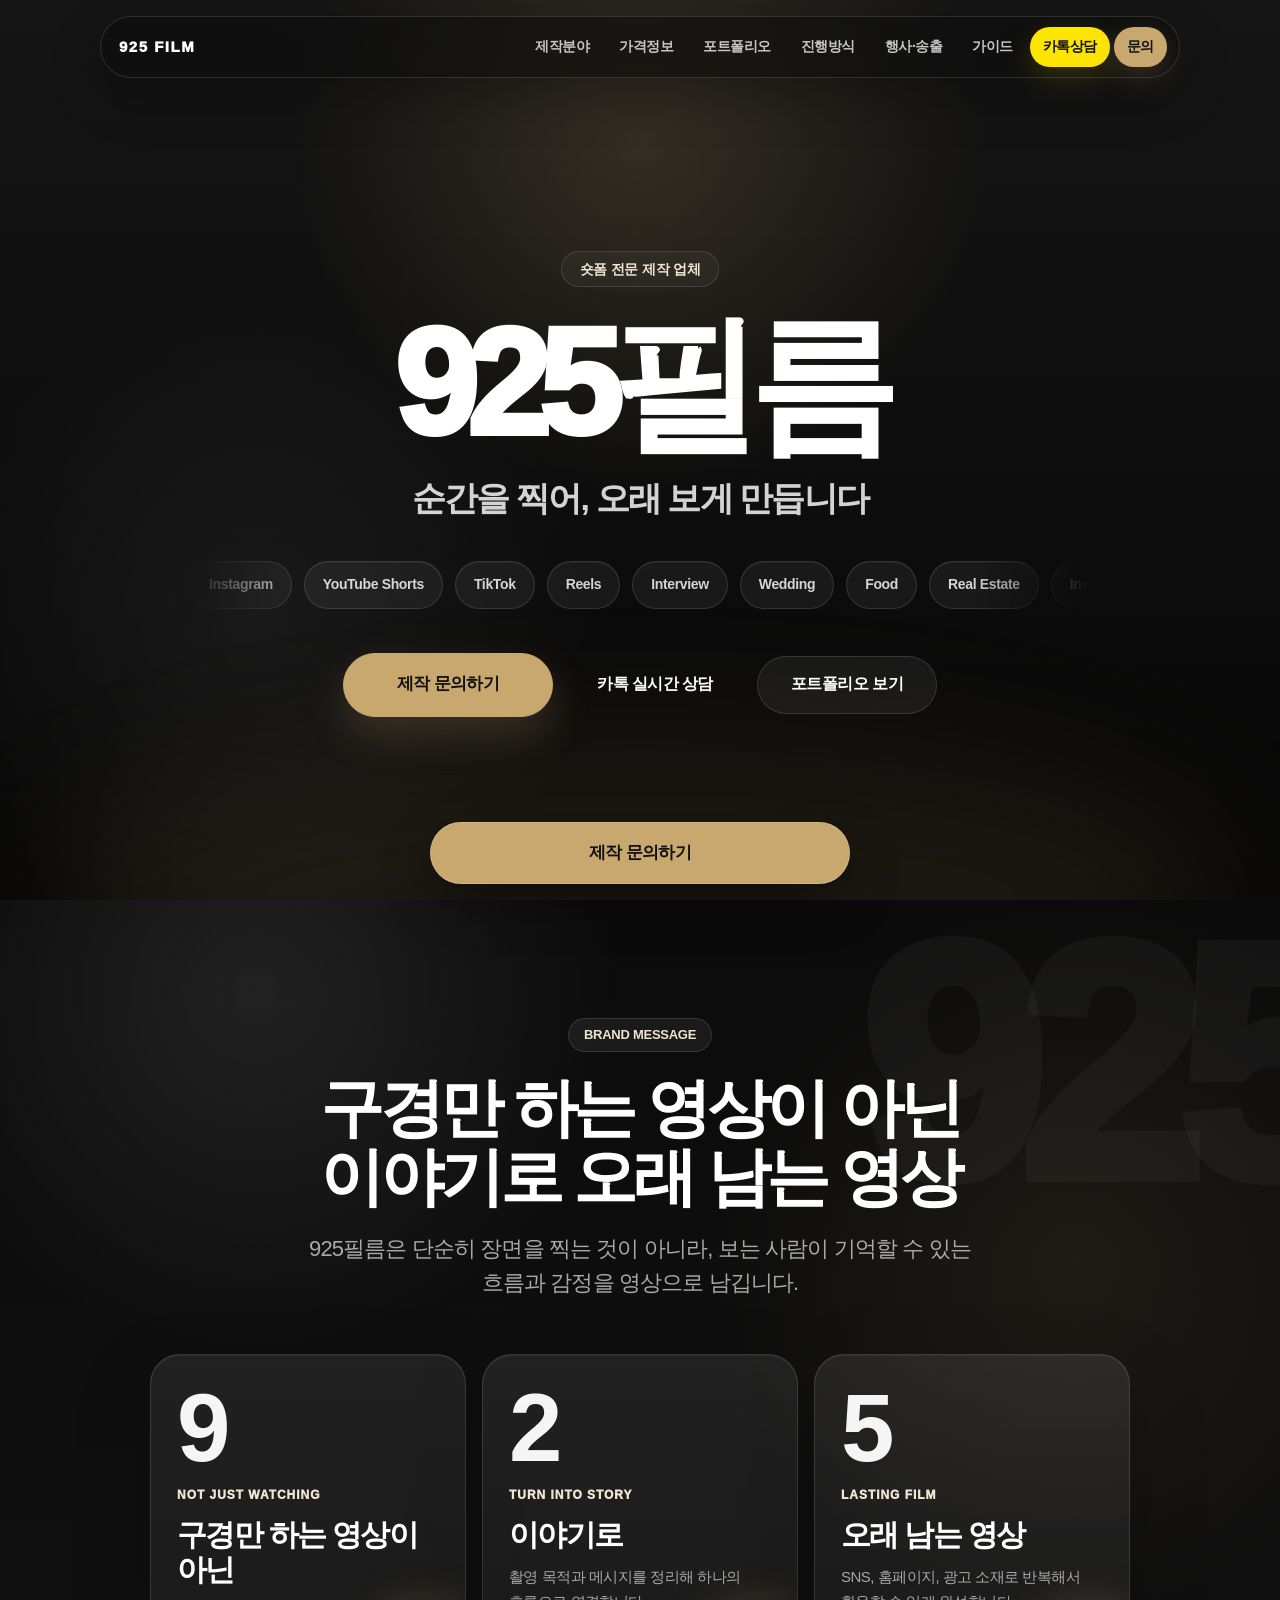
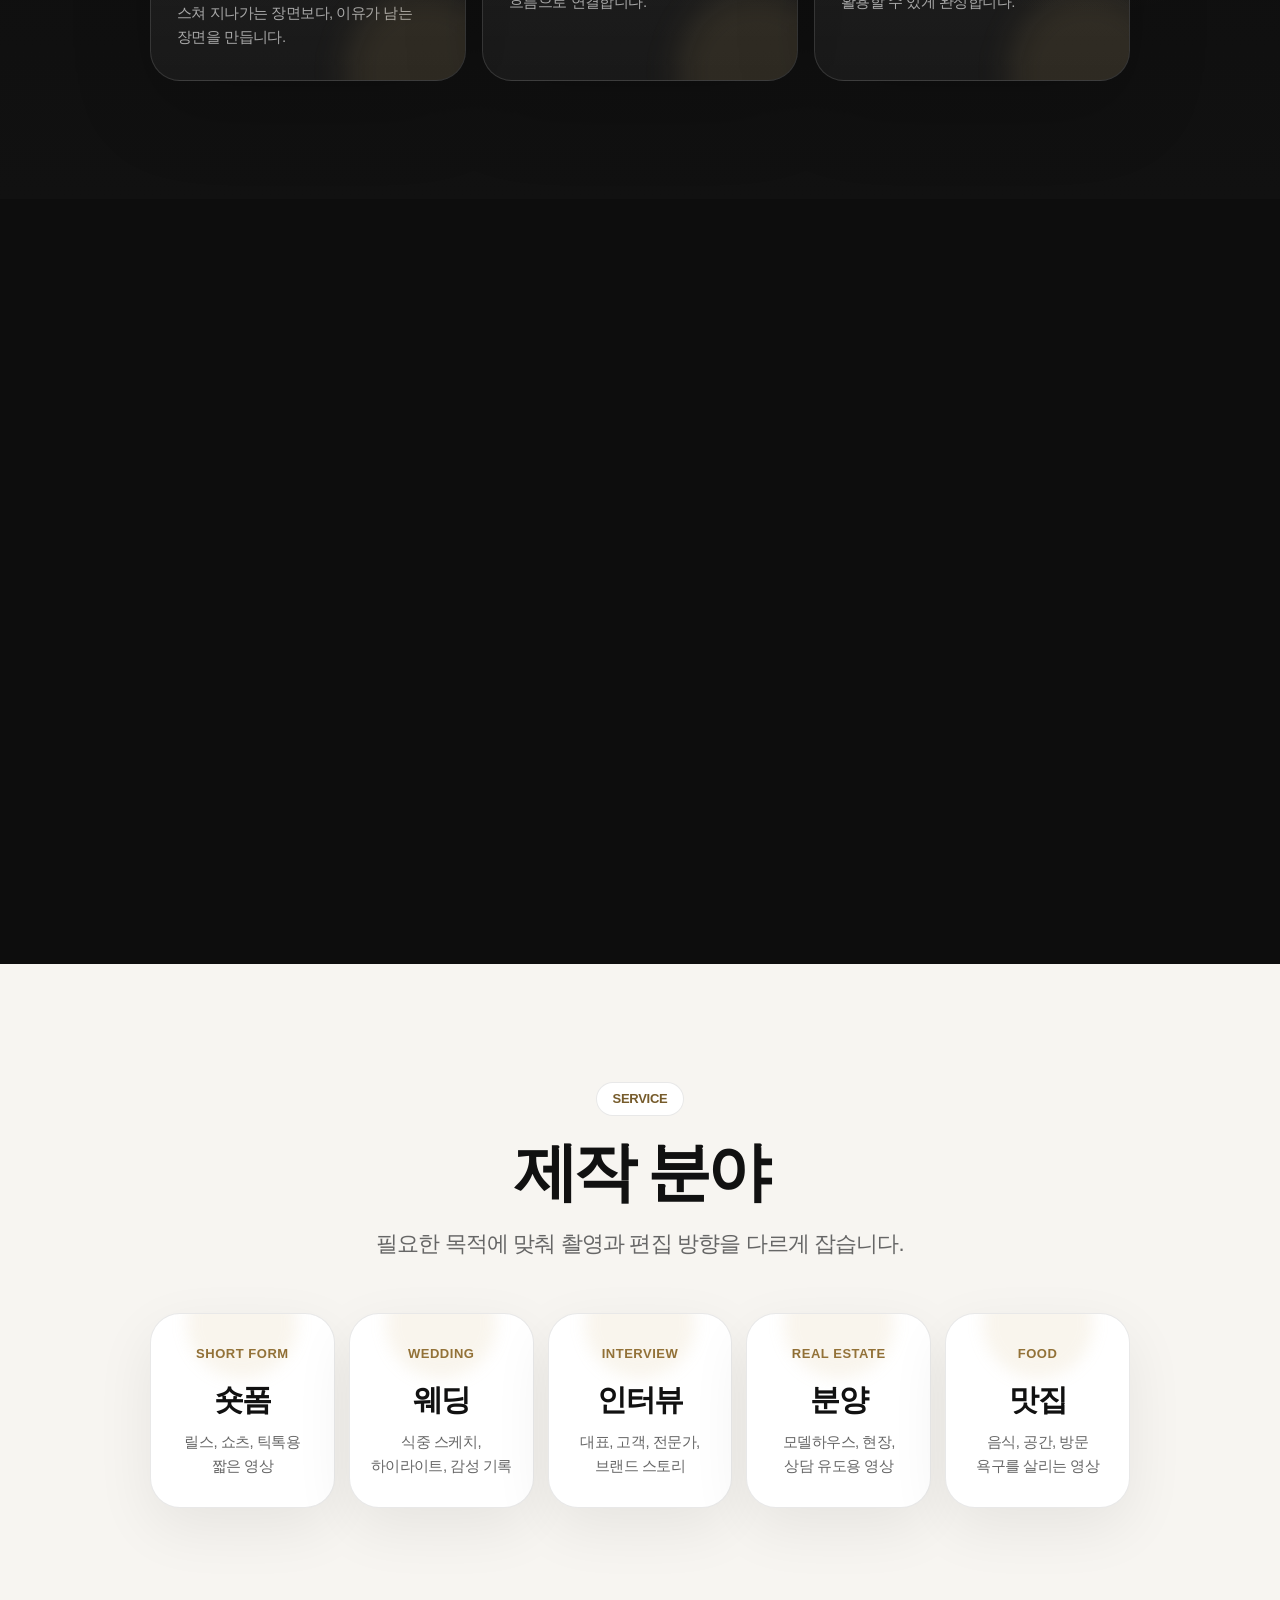
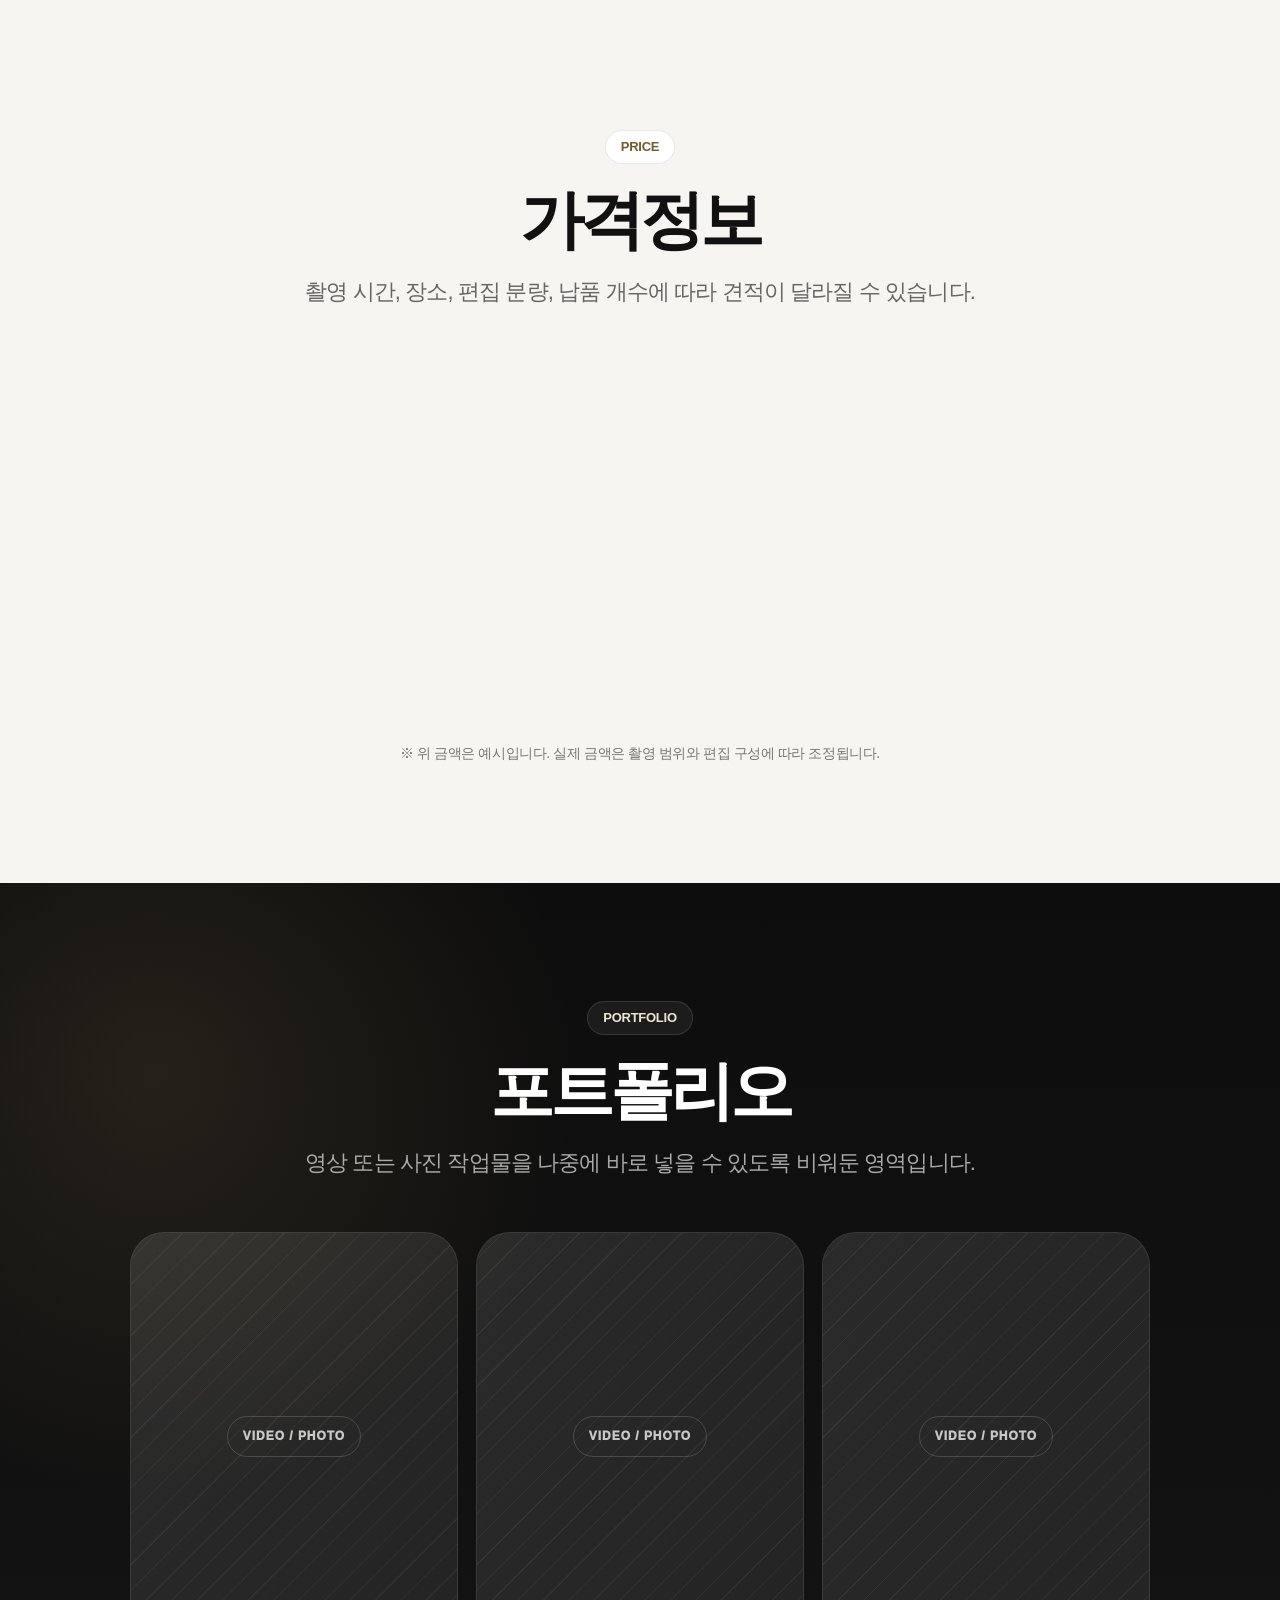
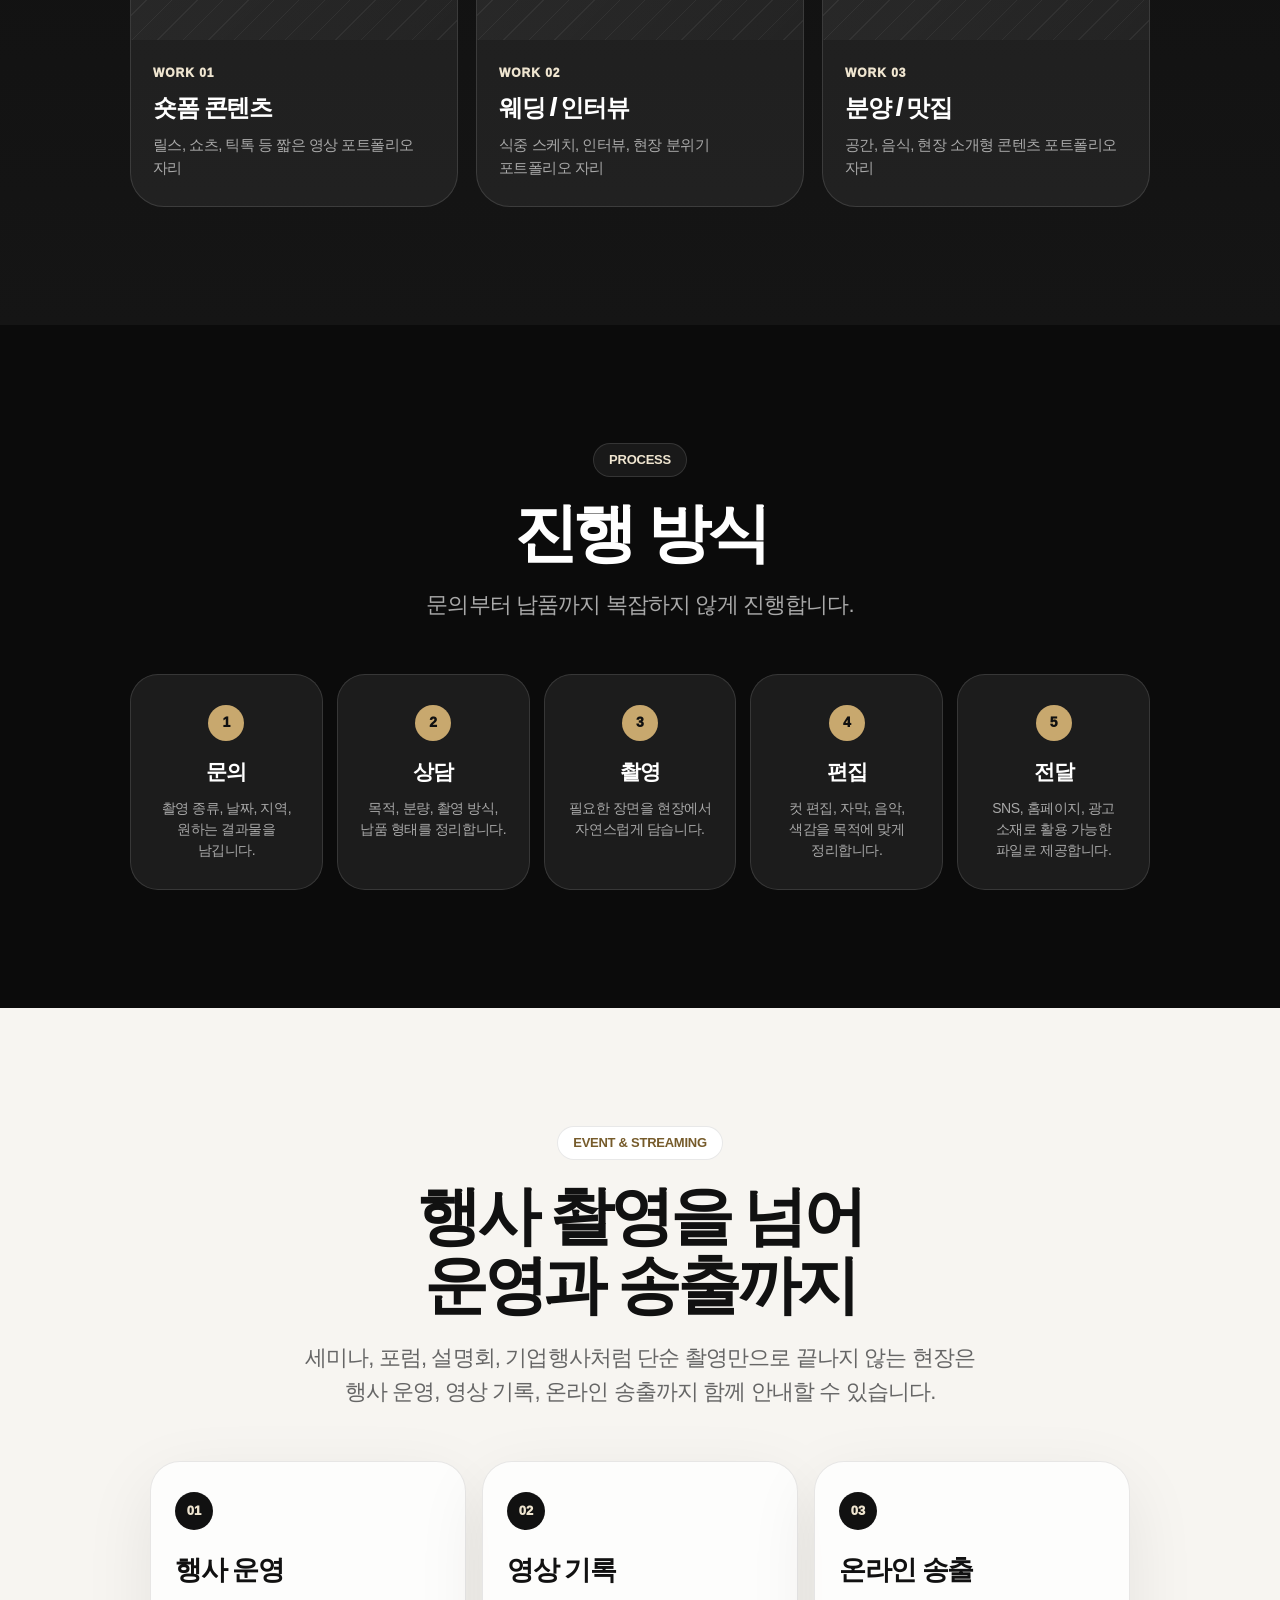
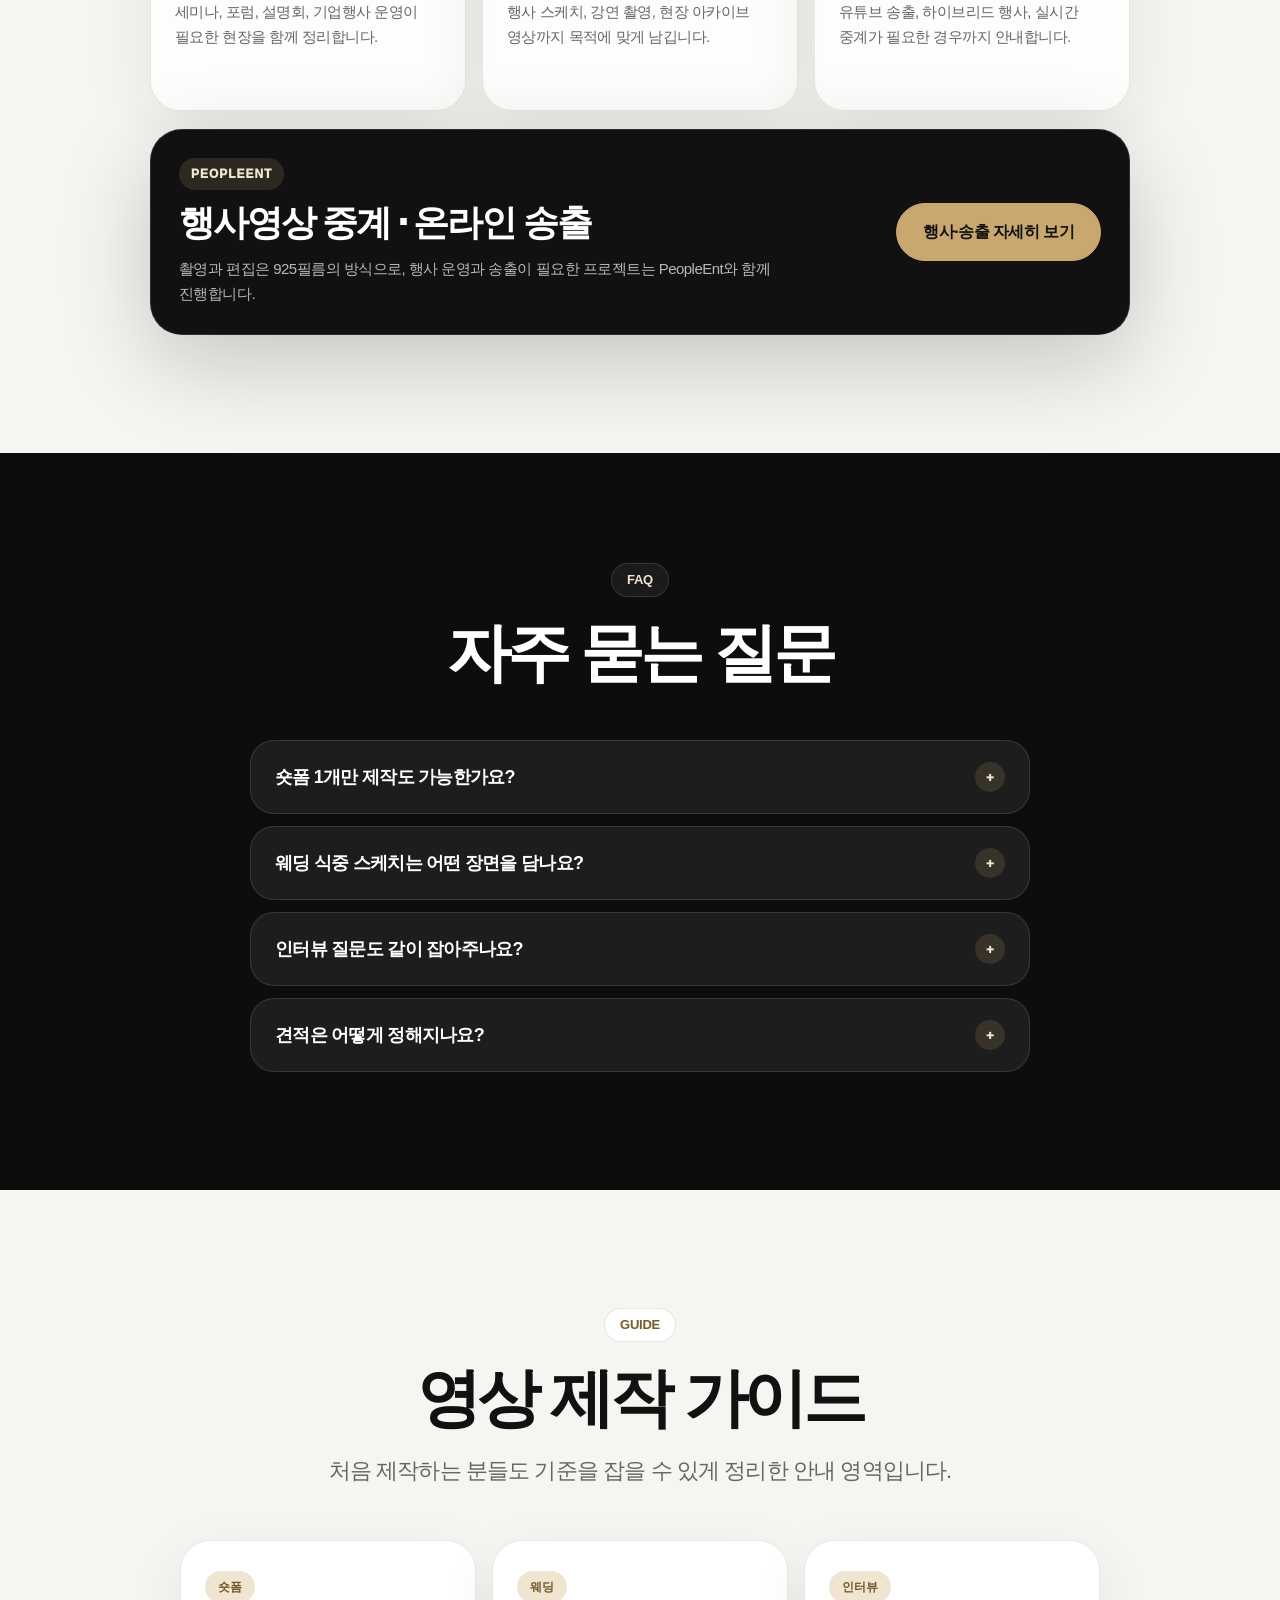
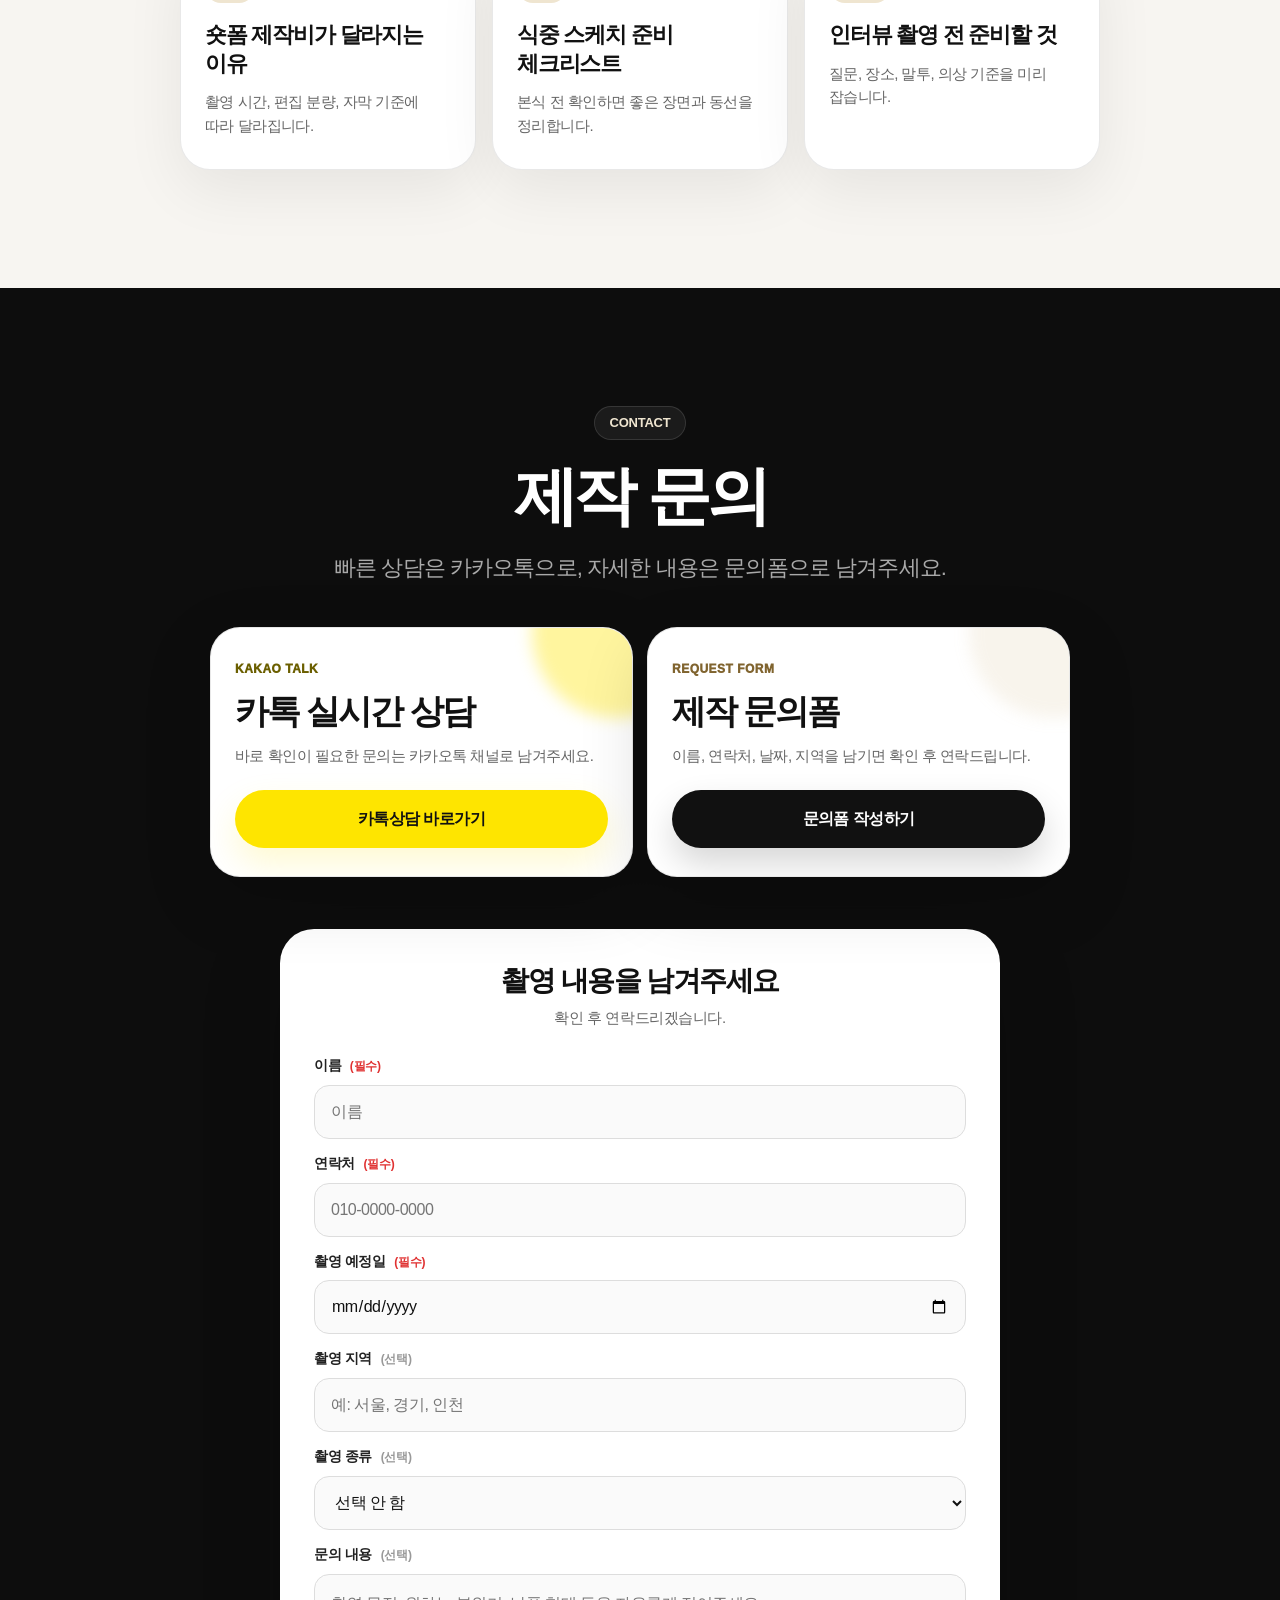
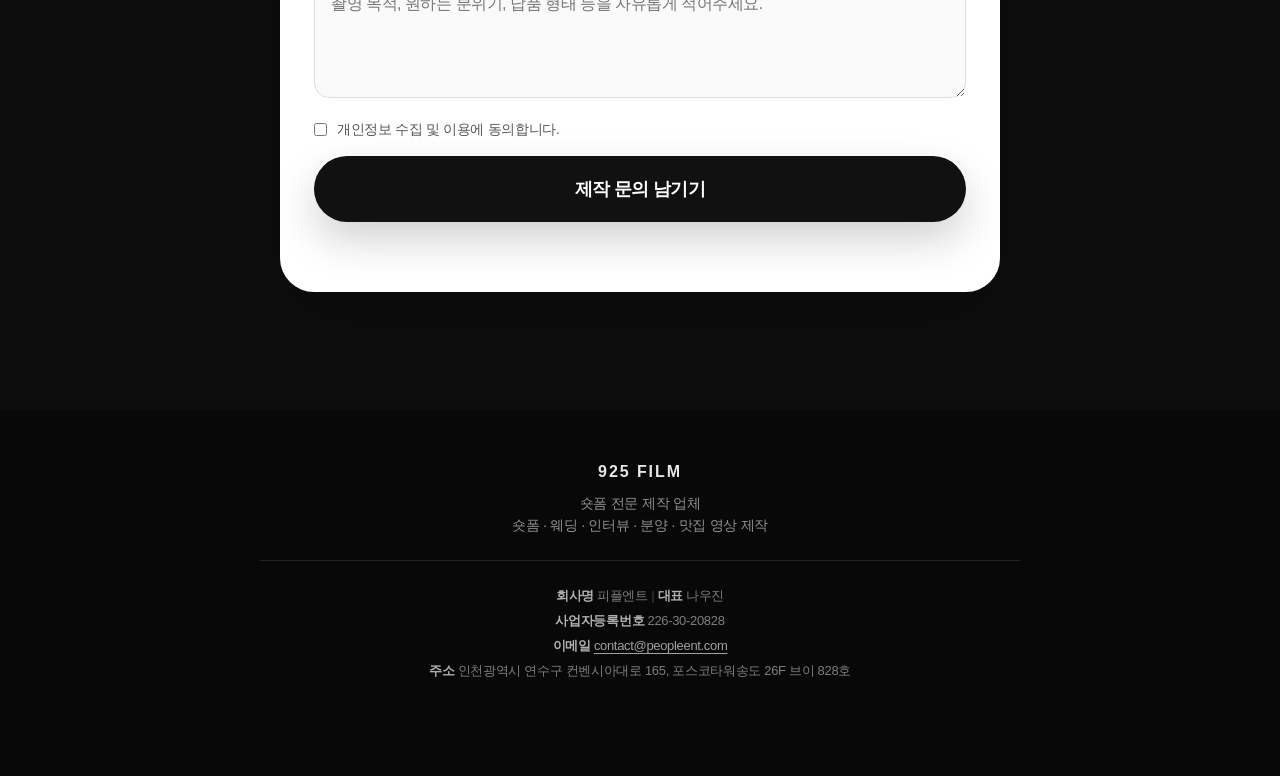
==== commit 53e56509: "Clean temporary PEOPLEENT route fallback from homepage" ====
--- a/index.html
+++ b/index.html
@@ -1,18 +1,6 @@
 <!DOCTYPE html>
 <html lang="ko">
 <head>
-<!-- PEOPLEENT_ROUTE_FALLBACK_START -->
-<script>
-(function(){
-  if (/^\/peopleent(?:\.html)?\/?$/.test(location.pathname)) {
-    var source = "%3C!doctype%20html%3E%0A%3Chtml%20lang%3D%22ko%22%3E%0A%3Chead%3E%0A%3Cmeta%20charset%3D%22utf-8%22%3E%0A%3Cmeta%20name%3D%22viewport%22%20content%3D%22width%3Ddevice-width%2Cinitial-scale%3D1%2Cviewport-fit%3Dcover%22%3E%0A%3Cmeta%20name%3D%22theme-color%22%20content%3D%22%2307101d%22%3E%0A%3Ctitle%3EPEOPLEENT%20%E2%80%94%20Company%20Profile%3C%2Ftitle%3E%0A%3Cmeta%20name%3D%22description%22%20content%3D%22PEOPLEENT%20company%20profile%20presentation%22%3E%0A%3Cstyle%3E%0A%3Aroot%7B%0A%20%20--ink%3A%2306101d%3B--ink2%3A%230b1828%3B--panel%3A%230f2034%3B--line%3Argba(255%2C255%2C255%2C.13)%3B%0A%20%20--white%3A%23f7f9fc%3B--muted%3A%239eacbd%3B--orange%3A%23ff8b2c%3B--orange2%3A%23ffb15f%3B--blue%3A%234e9fff%3B%0A%20%20--shadow%3A0%2030px%2090px%20rgba(0%2C0%2C0%2C.42)%0A%7D%0A*%7Bbox-sizing%3Aborder-box%7D%0Ahtml%2Cbody%7Bmargin%3A0%3Bbackground%3A%2302070d%3Bcolor%3Avar(--white)%3Bfont-family%3APretendard%2C%22Noto%20Sans%20KR%22%2C-apple-system%2CBlinkMacSystemFont%2C%22Segoe%20UI%22%2Csans-serif%3Boverflow%3Ahidden%7D%0Abutton%7Bfont%3Ainherit%7D%0A.deck%7Bheight%3A100svh%3Bwidth%3A100vw%3Boverflow-y%3Aauto%3Bscroll-snap-type%3Ay%20mandatory%3Bscroll-behavior%3Asmooth%3Boverscroll-behavior%3Anone%7D%0A.slide%7Bposition%3Arelative%3Bheight%3A100svh%3Bwidth%3A100vw%3Bscroll-snap-align%3Astart%3Boverflow%3Ahidden%3Bbackground%3A%0Aradial-gradient(1100px%20560px%20at%2082%25%2016%25%2Crgba(56%2C112%2C181%2C.20)%2Ctransparent%2066%25)%2C%0Alinear-gradient(135deg%2C%2306101d%200%25%2C%2309192a%2056%25%2C%23050c16%20100%25)%7D%0A.slide%3A%3Aafter%7Bcontent%3A%22%22%3Bposition%3Aabsolute%3Binset%3A0%3Bpointer-events%3Anone%3Bbackground-image%3Alinear-gradient(rgba(255%2C255%2C255%2C.025)%201px%2Ctransparent%201px)%2Clinear-gradient(90deg%2Crgba(255%2C255%2C255%2C.025)%201px%2Ctransparent%201px)%3Bbackground-size%3A48px%2048px%3Bmask-image%3Alinear-gradient(to%20bottom%2Crgba(0%2C0%2C0%2C.9)%2Ctransparent%2092%25)%7D%0A.inner%7Bposition%3Arelative%3Bz-index%3A3%3Bwidth%3Amin(1480px%2Ccalc(100%25%20-%20112px))%3Bheight%3A100%25%3Bmargin%3Aauto%3Bpadding%3Aclamp(48px%2C7vh%2C84px)%200%2054px%3Bdisplay%3Aflex%3Bflex-direction%3Acolumn%7D%0A.brandbar%7Bdisplay%3Aflex%3Balign-items%3Acenter%3Bjustify-content%3Aspace-between%3Bgap%3A24px%7D%0A.brand%7Bdisplay%3Aflex%3Balign-items%3Acenter%3Bgap%3A14px%3Bfont-weight%3A900%3Bletter-spacing%3A.08em%3Bfont-size%3A14px%7D%0A.brandMark%7Bwidth%3A32px%3Bheight%3A32px%3Bborder%3A1px%20solid%20rgba(255%2C255%2C255%2C.25)%3Bborder-radius%3A9px%3Bdisplay%3Agrid%3Bplace-items%3Acenter%3Bposition%3Arelative%7D%0A.brandMark%3A%3Abefore%2C.brandMark%3A%3Aafter%7Bcontent%3A%22%22%3Bposition%3Aabsolute%3Bbackground%3Avar(--orange)%3Bborder-radius%3A99px%7D%0A.brandMark%3A%3Abefore%7Bwidth%3A14px%3Bheight%3A3px%3Btransform%3Arotate(45deg)%7D%0A.brandMark%3A%3Aafter%7Bwidth%3A14px%3Bheight%3A3px%3Btransform%3Arotate(-45deg)%7D%0A.page%7Bfont-size%3A12px%3Bcolor%3A%236f8093%3Bfont-weight%3A800%3Bletter-spacing%3A.16em%7D%0A.kicker%7Bmargin-top%3Aclamp(46px%2C8vh%2C92px)%3Bfont-size%3A12px%3Bfont-weight%3A900%3Bletter-spacing%3A.18em%3Bcolor%3Avar(--orange)%3Btext-transform%3Auppercase%7D%0Ah1%2Ch2%2Cp%7Bmargin%3A0%7D%0A.display%7Bfont-size%3Aclamp(52px%2C6.9vw%2C112px)%3Bline-height%3A.94%3Bletter-spacing%3A-.065em%3Bfont-weight%3A900%3Bmax-width%3A1080px%7D%0A.title%7Bfont-size%3Aclamp(42px%2C5.2vw%2C78px)%3Bline-height%3A1.02%3Bletter-spacing%3A-.052em%3Bfont-weight%3A900%3Bmax-width%3A1120px%7D%0A.subtitle%7Bmargin-top%3A24px%3Bcolor%3Avar(--muted)%3Bfont-size%3Aclamp(17px%2C1.65vw%2C25px)%3Bline-height%3A1.65%3Bmax-width%3A900px%3Bletter-spacing%3A-.022em%7D%0A.orange%7Bcolor%3Avar(--orange)%7D%0A.eyebrow%7Bdisplay%3Ainline-flex%3Balign-items%3Acenter%3Bgap%3A10px%3Bcolor%3A%23dce8f7%3Bfont-size%3A13px%3Bfont-weight%3A800%3Bletter-spacing%3A.05em%7D%0A.eyebrow%3A%3Abefore%7Bcontent%3A%22%22%3Bwidth%3A28px%3Bheight%3A2px%3Bbackground%3Avar(--orange)%7D%0A.footer%7Bposition%3Aabsolute%3Bleft%3A0%3Bright%3A0%3Bbottom%3A26px%3Bdisplay%3Aflex%3Balign-items%3Acenter%3Bjustify-content%3Aspace-between%3Bcolor%3A%23607286%3Bfont-size%3A11px%3Bletter-spacing%3A.07em%7D%0A.footer%20strong%7Bcolor%3A%238fa1b4%3Bfont-weight%3A700%7D%0A.grid2%7Bdisplay%3Agrid%3Bgrid-template-columns%3Aminmax(0%2C1fr)%20minmax(420px%2C.9fr)%3Bgap%3A72px%3Balign-items%3Acenter%3Bflex%3A1%7D%0A.cards4%7Bdisplay%3Agrid%3Bgrid-template-columns%3Arepeat(4%2C1fr)%3Bgap%3A16px%3Bmargin-top%3A42px%7D%0A.card%7Bborder%3A1px%20solid%20var(--line)%3Bbackground%3Alinear-gradient(180deg%2Crgba(255%2C255%2C255%2C.055)%2Crgba(255%2C255%2C255%2C.025))%3Bborder-radius%3A20px%3Bpadding%3A24px%2022px%3Bmin-height%3A150px%3Bbackdrop-filter%3Ablur(12px)%7D%0A.card%20.n%7Bfont-size%3A11px%3Bletter-spacing%3A.14em%3Bcolor%3Avar(--orange)%3Bfont-weight%3A900%7D%0A.card%20h3%7Bmargin%3A24px%200%209px%3Bfont-size%3A21px%3Bletter-spacing%3A-.03em%7D%0A.card%20p%7Bfont-size%3A14px%3Bline-height%3A1.55%3Bcolor%3Avar(--muted)%7D%0A.pills%7Bdisplay%3Aflex%3Bflex-wrap%3Awrap%3Bgap%3A10px%3Bmargin-top%3A30px%7D%0A.pill%7Bborder%3A1px%20solid%20var(--line)%3Bbackground%3Argba(255%2C255%2C255%2C.035)%3Bborder-radius%3A999px%3Bpadding%3A11px%2014px%3Bfont-size%3A13px%3Bcolor%3A%23dbe5f2%7D%0A.pill%20b%7Bcolor%3Avar(--orange)%3Bmargin-right%3A7px%7D%0A.heroVisual%7Bposition%3Aabsolute%3Bright%3A-7vw%3Btop%3A4vh%3Bwidth%3Amin(56vw%2C940px)%3Bheight%3A92vh%3Bz-index%3A1%3Bopacity%3A.94%7D%0A.heroVisual%20.orb%7Bposition%3Aabsolute%3Bright%3A4%25%3Btop%3A8%25%3Bwidth%3A72%25%3Baspect-ratio%3A1%3Bborder-radius%3A50%25%3Bbackground%3Aradial-gradient(circle%20at%2042%25%2036%25%2Crgba(76%2C158%2C255%2C.54)%2Crgba(20%2C55%2C94%2C.18)%2042%25%2Ctransparent%2069%25)%3Bfilter%3Ablur(2px)%7D%0A.stage%7Bposition%3Aabsolute%3Bright%3A2%25%3Bbottom%3A8%25%3Bwidth%3A88%25%3Bheight%3A56%25%3Bborder%3A1px%20solid%20rgba(255%2C255%2C255%2C.14)%3Bborder-radius%3A28px%2028px%208px%208px%3Bbackground%3Alinear-gradient(180deg%2C%2312263d%200%2C%230b1522%2066%25%2C%2305090f%20100%25)%3Bbox-shadow%3Avar(--shadow)%3Boverflow%3Ahidden%3Btransform%3Aperspective(1100px)%20rotateY(-5deg)%7D%0A.stage%20.screen%7Bposition%3Aabsolute%3Bleft%3A13%25%3Btop%3A11%25%3Bwidth%3A65%25%3Bheight%3A58%25%3Bborder-radius%3A10px%3Bbackground%3A%0Aradial-gradient(circle%20at%2072%25%2024%25%2Crgba(255%2C174%2C85%2C.95)%2Ctransparent%2014%25)%2C%0Alinear-gradient(135deg%2C%23182f48%200%2C%232f689a%2042%25%2C%2317263a%20100%25)%3Bbox-shadow%3A0%200%2080px%20rgba(68%2C150%2C255%2C.15)%20inset%7D%0A.stage%20.screen%3A%3Aafter%7Bcontent%3A%22LIVE%20%20%E2%80%A2%20%20PEOPLEENT%22%3Bposition%3Aabsolute%3Bleft%3A7%25%3Bbottom%3A9%25%3Bfont-size%3A12px%3Bletter-spacing%3A.14em%3Bfont-weight%3A900%7D%0A.stage%20.light%7Bposition%3Aabsolute%3Btop%3A0%3Bwidth%3A2px%3Bheight%3A100%25%3Bbackground%3Alinear-gradient(to%20bottom%2Crgba(255%2C153%2C58%2C.95)%2Ctransparent%2070%25)%3Bfilter%3Ablur(.2px)%7D%0A.stage%20.l1%7Bleft%3A6%25%7D.stage%20.l2%7Bleft%3A84%25%7D.stage%20.l3%7Bleft%3A91%25%7D%0A.stage%20.person%7Bposition%3Aabsolute%3Bleft%3A49%25%3Bbottom%3A19%25%3Bwidth%3A24px%3Bheight%3A64px%3Bbackground%3A%230d1116%3Bborder-radius%3A12px%2012px%204px%204px%7D%0A.stage%20.person%3A%3Abefore%7Bcontent%3A%22%22%3Bposition%3Aabsolute%3Bleft%3A5px%3Btop%3A-13px%3Bwidth%3A14px%3Bheight%3A14px%3Bborder-radius%3A50%25%3Bbackground%3A%2315191f%7D%0A.stage%20.desk%7Bposition%3Aabsolute%3Bleft%3A0%3Bright%3A0%3Bbottom%3A0%3Bheight%3A16%25%3Bbackground%3Alinear-gradient(180deg%2C%230b111b%2C%2303070b)%7D%0A.camera%7Bposition%3Aabsolute%3Bright%3A16%25%3Bbottom%3A7%25%3Bwidth%3A95px%3Bheight%3A62px%3Bborder-radius%3A8px%3Bbackground%3A%23020508%3Bbox-shadow%3A-170px%2010px%200%20-8px%20%23020508%7D%0A.camera%3A%3Abefore%7Bcontent%3A%22%22%3Bposition%3Aabsolute%3Bleft%3A-22px%3Btop%3A12px%3Bborder-right%3A24px%20solid%20%23020508%3Bborder-top%3A15px%20solid%20transparent%3Bborder-bottom%3A15px%20solid%20transparent%7D%0A.camera%3A%3Aafter%7Bcontent%3A%22%22%3Bposition%3Aabsolute%3Bleft%3A34px%3Btop%3A58px%3Bwidth%3A5px%3Bheight%3A120px%3Bbackground%3A%23020508%3Btransform%3Arotate(7deg)%3Bbox-shadow%3A-30px%200%200%20%23020508%7D%0A.problemList%7Bmargin-top%3A34px%3Bdisplay%3Agrid%3Bgap%3A13px%7D%0A.problem%7Bdisplay%3Aflex%3Balign-items%3Acenter%3Bgap%3A16px%3Bpadding%3A16px%2018px%3Bborder%3A1px%20solid%20var(--line)%3Bborder-radius%3A14px%3Bbackground%3Argba(255%2C255%2C255%2C.03)%3Bfont-size%3A15px%3Bcolor%3A%23d9e3ef%7D%0A.dot%7Bwidth%3A8px%3Bheight%3A8px%3Bborder-radius%3A50%25%3Bbackground%3Avar(--orange)%3Bbox-shadow%3A0%200%2018px%20rgba(255%2C139%2C44%2C.8)%7D%0A.solutionBox%7Bposition%3Arelative%3Bborder%3A1px%20solid%20rgba(255%2C139%2C44%2C.28)%3Bbackground%3Alinear-gradient(160deg%2Crgba(255%2C139%2C44%2C.12)%2Crgba(255%2C255%2C255%2C.025))%3Bborder-radius%3A30px%3Bpadding%3A36px%3Bmin-height%3A430px%3Bbox-shadow%3Avar(--shadow)%3Boverflow%3Ahidden%7D%0A.solutionBox%3A%3Aafter%7Bcontent%3A%22ONE%20TEAM%22%3Bposition%3Aabsolute%3Bright%3A-10px%3Bbottom%3A-30px%3Bfont-size%3A92px%3Bfont-weight%3A950%3Bcolor%3Argba(255%2C255%2C255%2C.035)%3Bletter-spacing%3A-.06em%7D%0A.solutionBox%20h3%7Bfont-size%3A34px%3Bmargin%3A70px%200%2016px%3Bletter-spacing%3A-.05em%7D%0A.solutionBox%20p%7Bfont-size%3A18px%3Bline-height%3A1.65%3Bcolor%3Avar(--muted)%7D%0A.chain%7Bdisplay%3Aflex%3Bgap%3A8px%3Balign-items%3Acenter%3Bflex-wrap%3Awrap%3Bmargin-top%3A36px%7D%0A.chain%20span%7Bfont-size%3A12px%3Bfont-weight%3A800%3Bborder%3A1px%20solid%20var(--line)%3Bpadding%3A9px%2011px%3Bborder-radius%3A999px%3Bbackground%3Argba(3%2C8%2C14%2C.32)%7D%0A.chain%20i%7Bwidth%3A16px%3Bheight%3A1px%3Bbackground%3A%235a6b7d%7D%0A.serviceGrid%7Bdisplay%3Agrid%3Bgrid-template-columns%3Arepeat(3%2C1fr)%3Bgap%3A16px%3Bmargin-top%3A42px%7D%0A.service%7Bposition%3Arelative%3Bmin-height%3A178px%3Bpadding%3A24px%3Bborder%3A1px%20solid%20var(--line)%3Bborder-radius%3A18px%3Bbackground%3Alinear-gradient(180deg%2Crgba(255%2C255%2C255%2C.055)%2Crgba(255%2C255%2C255%2C.022))%3Boverflow%3Ahidden%7D%0A.service%3A%3Abefore%7Bcontent%3A%22%22%3Bposition%3Aabsolute%3Bleft%3A0%3Btop%3A0%3Bwidth%3A4px%3Bheight%3A100%25%3Bbackground%3Avar(--orange)%3Bopacity%3A.8%7D%0A.service%20.icon%7Bwidth%3A38px%3Bheight%3A38px%3Bborder-radius%3A10px%3Bborder%3A1px%20solid%20rgba(255%2C255%2C255%2C.14)%3Bdisplay%3Agrid%3Bplace-items%3Acenter%3Bcolor%3Avar(--orange)%3Bfont-weight%3A950%7D%0A.service%20h3%7Bmargin%3A22px%200%209px%3Bfont-size%3A20px%7D%0A.service%20p%7Bfont-size%3A13px%3Bline-height%3A1.55%3Bcolor%3Avar(--muted)%7D%0A.controlRoom%7Bposition%3Arelative%3Bborder%3A1px%20solid%20var(--line)%3Bborder-radius%3A28px%3Bbackground%3Alinear-gradient(160deg%2C%230c1b2c%2C%2308121f)%3Bmin-height%3A500px%3Bbox-shadow%3Avar(--shadow)%3Boverflow%3Ahidden%3Bpadding%3A30px%7D%0A.monitors%7Bdisplay%3Agrid%3Bgrid-template-columns%3A1.2fr%20.9fr%20.9fr%3Bgap%3A8px%3Bheight%3A210px%7D%0A.monitor%7Bposition%3Arelative%3Bborder-radius%3A8px%3Bbackground%3Alinear-gradient(135deg%2C%231c3c60%2C%230f1c2e)%3Bborder%3A1px%20solid%20rgba(255%2C255%2C255%2C.12)%3Boverflow%3Ahidden%7D%0A.monitor%3Anth-child(2)%7Bbackground%3Alinear-gradient(135deg%2C%2356301d%2C%231f1620)%7D%0A.monitor%3Anth-child(3)%7Bbackground%3Alinear-gradient(135deg%2C%2321334b%2C%23101828)%7D%0A.monitor%3A%3Abefore%7Bcontent%3A%22%22%3Bposition%3Aabsolute%3Bleft%3A12%25%3Bright%3A12%25%3Bbottom%3A14%25%3Bheight%3A5px%3Bbackground%3Argba(255%2C255%2C255%2C.7)%3Bbox-shadow%3A0%20-19px%200%20rgba(255%2C255%2C255%2C.16)%2C0%20-38px%200%20rgba(255%2C255%2C255%2C.08)%7D%0A.monitor%3Afirst-child%3A%3Aafter%7Bcontent%3A%22LIVE%22%3Bposition%3Aabsolute%3Bright%3A10px%3Btop%3A10px%3Bbackground%3A%23eb4b43%3Bcolor%3Awhite%3Bpadding%3A5px%207px%3Bborder-radius%3A5px%3Bfont-size%3A9px%3Bfont-weight%3A900%3Bletter-spacing%3A.08em%7D%0A.switcher%7Bmargin-top%3A22px%3Bborder%3A1px%20solid%20rgba(255%2C255%2C255%2C.12)%3Bborder-radius%3A14px%3Bbackground%3A%23050b12%3Bpadding%3A18px%7D%0A.switchrow%7Bdisplay%3Agrid%3Bgrid-template-columns%3Arepeat(10%2C1fr)%3Bgap%3A8px%3Bmargin%3A8px%200%7D%0A.key%7Bheight%3A20px%3Bborder-radius%3A5px%3Bbackground%3A%23243348%3Bbox-shadow%3Ainset%200%20-2px%200%20rgba(0%2C0%2C0%2C.5)%7D%0A.key.o%7Bbackground%3A%23c96f27%7D.key.b%7Bbackground%3A%232c74bd%7D%0A.signal%7Bdisplay%3Aflex%3Bjustify-content%3Aspace-between%3Bmargin-top%3A18px%3Bcolor%3A%2374879c%3Bfont-size%3A10px%3Bletter-spacing%3A.09em%7D%0A.workflow%7Bdisplay%3Agrid%3Bgrid-template-columns%3Arepeat(5%2C1fr)%3Bgap%3A0%3Bmargin-top%3A58px%3Bposition%3Arelative%7D%0A.workflow%3A%3Abefore%7Bcontent%3A%22%22%3Bposition%3Aabsolute%3Bleft%3A7%25%3Bright%3A7%25%3Btop%3A37px%3Bheight%3A1px%3Bbackground%3Alinear-gradient(90deg%2Cvar(--orange)%2C%23355472%2070%25%2Crgba(255%2C255%2C255%2C.14))%7D%0A.step%7Bposition%3Arelative%3Bpadding-right%3A24px%7D%0A.step%20.circle%7Bposition%3Arelative%3Bz-index%3A2%3Bwidth%3A74px%3Bheight%3A74px%3Bborder-radius%3A50%25%3Bdisplay%3Agrid%3Bplace-items%3Acenter%3Bbackground%3A%230a1726%3Bborder%3A1px%20solid%20rgba(255%2C255%2C255%2C.17)%3Bfont-weight%3A900%3Bcolor%3Avar(--orange)%3Bbox-shadow%3A0%200%200%207px%20%2307111f%7D%0A.step%20h3%7Bfont-size%3A19px%3Bmargin%3A28px%200%2010px%7D%0A.step%20p%7Bcolor%3Avar(--muted)%3Bfont-size%3A13px%3Bline-height%3A1.55%3Bmax-width%3A180px%7D%0A.audience%7Bdisplay%3Agrid%3Bgrid-template-columns%3A1fr%201fr%3Bgap%3A16px%3Bmargin-top%3A40px%7D%0A.aBox%7Bborder%3A1px%20solid%20var(--line)%3Bborder-radius%3A22px%3Bpadding%3A26px%3Bbackground%3Argba(255%2C255%2C255%2C.035)%7D%0A.aBox%20.label%7Bcolor%3Avar(--orange)%3Bfont-size%3A11px%3Bfont-weight%3A900%3Bletter-spacing%3A.13em%7D%0A.aBox%20h3%7Bfont-size%3A28px%3Bmargin%3A18px%200%2014px%3Bletter-spacing%3A-.04em%7D%0A.aBox%20p%7Bfont-size%3A14px%3Bline-height%3A1.7%3Bcolor%3Avar(--muted)%7D%0A.collab%7Bdisplay%3Agrid%3Bgrid-template-columns%3A1fr%20110px%201fr%3Balign-items%3Acenter%3Bgap%3A28px%3Bmargin-top%3A50px%7D%0A.company%7Bborder%3A1px%20solid%20var(--line)%3Bborder-radius%3A26px%3Bpadding%3A34px%3Bmin-height%3A290px%3Bbackground%3Alinear-gradient(160deg%2Crgba(255%2C255%2C255%2C.055)%2Crgba(255%2C255%2C255%2C.02))%7D%0A.company%20.logoText%7Bfont-size%3A28px%3Bfont-weight%3A950%3Bletter-spacing%3A-.04em%7D%0A.company%20ul%7Blist-style%3Anone%3Bmargin%3A28px%200%200%3Bpadding%3A0%3Bdisplay%3Agrid%3Bgap%3A12px%3Bcolor%3Avar(--muted)%3Bfont-size%3A14px%7D%0A.company%20li%3A%3Abefore%7Bcontent%3A%22%E2%80%94%22%3Bcolor%3Avar(--orange)%3Bmargin-right%3A10px%7D%0A.plus%7Bwidth%3A82px%3Bheight%3A82px%3Bborder-radius%3A50%25%3Bdisplay%3Agrid%3Bplace-items%3Acenter%3Bborder%3A1px%20solid%20rgba(255%2C139%2C44%2C.4)%3Bbackground%3Argba(255%2C139%2C44%2C.08)%3Bcolor%3Avar(--orange)%3Bfont-size%3A38px%3Bmargin%3Aauto%7D%0A.outputRow%7Bdisplay%3Aflex%3Bgap%3A10px%3Bmargin-top%3A26px%3Bflex-wrap%3Awrap%7D%0A.outputRow%20span%7Bpadding%3A10px%2012px%3Bborder-radius%3A999px%3Bbackground%3A%230a1624%3Bborder%3A1px%20solid%20var(--line)%3Bfont-size%3A12px%3Bcolor%3A%23d3deeb%7D%0A.cta%7Bflex%3A1%3Bdisplay%3Aflex%3Balign-items%3Acenter%7D%0A.ctaBox%7Bwidth%3A100%25%3Bdisplay%3Agrid%3Bgrid-template-columns%3A1.4fr%20.8fr%3Bgap%3A70px%3Balign-items%3Aend%7D%0A.contact%7Bborder-left%3A1px%20solid%20var(--line)%3Bpadding-left%3A42px%3Bdisplay%3Agrid%3Bgap%3A18px%7D%0A.contact%20small%7Bcolor%3A%236f8094%3Bfont-size%3A11px%3Bletter-spacing%3A.13em%3Bfont-weight%3A900%7D%0A.contact%20strong%7Bfont-size%3A26px%3Bletter-spacing%3A-.035em%7D%0A.contact%20a%7Bcolor%3Ainherit%3Btext-decoration%3Anone%7D%0A.nav%7Bposition%3Afixed%3Bz-index%3A50%3Bright%3A28px%3Btop%3A50%25%3Btransform%3AtranslateY(-50%25)%3Bdisplay%3Aflex%3Bflex-direction%3Acolumn%3Bgap%3A9px%7D%0A.nav%20button%7Bwidth%3A9px%3Bheight%3A9px%3Bborder-radius%3A50%25%3Bborder%3A0%3Bpadding%3A0%3Bbackground%3A%234c5c6d%3Bcursor%3Apointer%3Btransition%3A.2s%7D%0A.nav%20button.active%7Bbackground%3Avar(--orange)%3Btransform%3Ascale(1.35)%7D%0A.controls%7Bposition%3Afixed%3Bz-index%3A50%3Bleft%3A50%25%3Bbottom%3A18px%3Btransform%3AtranslateX(-50%25)%3Bdisplay%3Aflex%3Balign-items%3Acenter%3Bgap%3A8px%3Bpadding%3A7px%3Bborder%3A1px%20solid%20rgba(255%2C255%2C255%2C.12)%3Bborder-radius%3A999px%3Bbackground%3Argba(3%2C8%2C14%2C.72)%3Bbackdrop-filter%3Ablur(14px)%7D%0A.controls%20button%7Bborder%3A0%3Bbackground%3Atransparent%3Bcolor%3A%23a9b8c8%3Bwidth%3A34px%3Bheight%3A34px%3Bborder-radius%3A50%25%3Bcursor%3Apointer%3Bfont-size%3A18px%7D%0A.controls%20button%3Ahover%7Bbackground%3Argba(255%2C255%2C255%2C.08)%3Bcolor%3Awhite%7D%0A.controls%20.count%7Bmin-width%3A62px%3Btext-align%3Acenter%3Bfont-size%3A11px%3Bcolor%3A%238797aa%3Bletter-spacing%3A.08em%7D%0A.progress%7Bposition%3Afixed%3Bz-index%3A60%3Bleft%3A0%3Bbottom%3A0%3Bheight%3A3px%3Bbackground%3Avar(--orange)%3Bwidth%3A12.5%25%3Btransition%3Awidth%20.25s%7D%0A%40media%20(max-width%3A1000px)%7B%0A%20%20.inner%7Bwidth%3Amin(100%25%20-%2042px%2C900px)%3Bpadding-top%3A34px%7D%0A%20%20.grid2%7Bgrid-template-columns%3A1fr%3Bgap%3A28px%3Balign-content%3Acenter%7D%0A%20%20.heroVisual%7Bopacity%3A.38%3Bright%3A-35vw%3Bwidth%3A110vw%7D%0A%20%20.display%7Bmax-width%3A780px%7D%0A%20%20.cards4%7Bgrid-template-columns%3A1fr%201fr%7D%0A%20%20.serviceGrid%7Bgrid-template-columns%3A1fr%201fr%7D%0A%20%20.service%7Bmin-height%3A145px%7D%0A%20%20.controlRoom%7Bdisplay%3Anone%7D%0A%20%20.workflow%7Bgrid-template-columns%3A1fr%201fr%3Bgap%3A18px%3Bmargin-top%3A34px%7D%0A%20%20.workflow%3A%3Abefore%7Bdisplay%3Anone%7D%0A%20%20.step%7Bdisplay%3Agrid%3Bgrid-template-columns%3A60px%201fr%3Bcolumn-gap%3A14px%3Bpadding%3A0%7D%0A%20%20.step%20.circle%7Bwidth%3A54px%3Bheight%3A54px%3Bgrid-row%3Aspan%202%7D%0A%20%20.step%20h3%7Bmargin%3A3px%200%204px%7D%0A%20%20.step%20p%7Bmax-width%3Anone%7D%0A%20%20.collab%7Bgrid-template-columns%3A1fr%7D%0A%20%20.plus%7Bwidth%3A54px%3Bheight%3A54px%3Bfont-size%3A28px%7D%0A%20%20.company%7Bmin-height%3Aauto%7D%0A%20%20.ctaBox%7Bgrid-template-columns%3A1fr%7D%0A%20%20.contact%7Bborder-left%3A0%3Bborder-top%3A1px%20solid%20var(--line)%3Bpadding%3A28px%200%200%7D%0A%20%20.nav%7Bdisplay%3Anone%7D%0A%20%20.footer%7Bdisplay%3Anone%7D%0A%7D%0A%40media%20(max-width%3A640px)%7B%0A%20%20.inner%7Bwidth%3Acalc(100%25%20-%2030px)%3Bpadding%3A24px%200%2070px%7D%0A%20%20.kicker%7Bmargin-top%3A34px%7D%0A%20%20.display%7Bfont-size%3Aclamp(46px%2C16vw%2C72px)%7D%0A%20%20.title%7Bfont-size%3Aclamp(34px%2C10vw%2C52px)%7D%0A%20%20.subtitle%7Bfont-size%3A15px%3Bmargin-top%3A18px%7D%0A%20%20.brand%7Bfont-size%3A12px%7D%0A%20%20.cards4%2C.serviceGrid%2C.audience%7Bgrid-template-columns%3A1fr%3Bgap%3A10px%7D%0A%20%20.cards4%7Bmargin-top%3A24px%7D%0A%20%20.card%2C.service%7Bmin-height%3Aauto%3Bpadding%3A18px%7D%0A%20%20.card%20h3%2C.service%20h3%7Bmargin-top%3A14px%7D%0A%20%20.solutionBox%7Bmin-height%3Aauto%3Bpadding%3A24px%7D%0A%20%20.solutionBox%20h3%7Bmargin-top%3A34px%3Bfont-size%3A28px%7D%0A%20%20.workflow%7Bgrid-template-columns%3A1fr%3Bgap%3A10px%7D%0A%20%20.step%7Bborder%3A1px%20solid%20var(--line)%3Bborder-radius%3A14px%3Bpadding%3A12px%3Bbackground%3Argba(255%2C255%2C255%2C.03)%7D%0A%20%20.step%20.circle%7Bbox-shadow%3Anone%7D%0A%20%20.company%7Bpadding%3A24px%7D%0A%20%20.controls%7Bbottom%3A12px%7D%0A%7D%0A%40media%20print%7B%0A%20%20html%2Cbody%7Boverflow%3Avisible%3Bbackground%3Awhite%7D%0A%20%20.deck%7Bheight%3Aauto%3Boverflow%3Avisible%7D%0A%20%20.slide%7Bheight%3A100vh%3Bpage-break-after%3Aalways%3Bbreak-after%3Apage%7D%0A%20%20.nav%2C.controls%2C.progress%7Bdisplay%3Anone!important%7D%0A%7D%0A%3C%2Fstyle%3E%0A%3C%2Fhead%3E%0A%3Cbody%3E%0A%3Cdiv%20class%3D%22deck%22%20id%3D%22deck%22%3E%0A%0A%3Csection%20class%3D%22slide%22%20data-title%3D%22Cover%22%3E%0A%20%20%3Cdiv%20class%3D%22heroVisual%22%20aria-hidden%3D%22true%22%3E%0A%20%20%20%20%3Cdiv%20class%3D%22orb%22%3E%3C%2Fdiv%3E%0A%20%20%20%20%3Cdiv%20class%3D%22stage%22%3E%0A%20%20%20%20%20%20%3Cdiv%20class%3D%22screen%22%3E%3C%2Fdiv%3E%3Cdiv%20class%3D%22light%20l1%22%3E%3C%2Fdiv%3E%3Cdiv%20class%3D%22light%20l2%22%3E%3C%2Fdiv%3E%3Cdiv%20class%3D%22light%20l3%22%3E%3C%2Fdiv%3E%0A%20%20%20%20%20%20%3Cdiv%20class%3D%22person%22%3E%3C%2Fdiv%3E%3Cdiv%20class%3D%22desk%22%3E%3C%2Fdiv%3E%0A%20%20%20%20%3C%2Fdiv%3E%0A%20%20%20%20%3Cdiv%20class%3D%22camera%22%3E%3C%2Fdiv%3E%0A%20%20%3C%2Fdiv%3E%0A%20%20%3Cdiv%20class%3D%22inner%22%3E%0A%20%20%20%20%3Cdiv%20class%3D%22brandbar%22%3E%3Cdiv%20class%3D%22brand%22%3E%3Cspan%20class%3D%22brandMark%22%3E%3C%2Fspan%3E%20PEOPLEENT%3C%2Fdiv%3E%3Cdiv%20class%3D%22page%22%3ECOMPANY%20PROFILE%20%2F%202026%3C%2Fdiv%3E%3C%2Fdiv%3E%0A%20%20%20%20%3Cdiv%20class%3D%22kicker%22%3ETOTAL%20EVENT%20OPERATION%3C%2Fdiv%3E%0A%20%20%20%20%3Ch1%20class%3D%22display%22%3E%ED%96%89%EC%82%AC%EB%8A%94%3Cbr%3E%3Cspan%20class%3D%22orange%22%3E%ED%95%98%EB%82%98%EC%9D%98%20%ED%8C%80%3C%2Fspan%3E%EC%9C%BC%EB%A1%9C%3Cbr%3E%EC%9B%80%EC%A7%81%EC%97%AC%EC%95%BC%20%ED%95%A9%EB%8B%88%EB%8B%A4.%3C%2Fh1%3E%0A%20%20%20%20%3Cp%20class%3D%22subtitle%22%3E%EC%A4%80%EB%B9%84%EB%B6%80%ED%84%B0%20%ED%98%84%EC%9E%A5%20%EC%9A%B4%EC%98%81%2C%20%EB%B0%9C%ED%91%9C%EC%9E%90%EB%A3%8C%2C%20%EC%9D%8C%ED%96%A5%C2%B7%EC%98%81%EC%83%81%2C%20%EC%98%A8%EB%9D%BC%EC%9D%B8%20%EC%86%A1%EC%B6%9C%2C%20%EC%B4%AC%EC%98%81%C2%B7%EB%85%B9%ED%99%94%EA%B9%8C%EC%A7%80.%3Cbr%3E%ED%94%BC%ED%94%8C%EC%97%94%ED%8A%B8%EA%B0%80%20%ED%96%89%EC%82%AC%20%EC%A0%84%EC%B2%B4%EC%9D%98%20%ED%9D%90%EB%A6%84%EC%9D%84%20%EC%97%B0%EA%B2%B0%ED%95%A9%EB%8B%88%EB%8B%A4.%3C%2Fp%3E%0A%20%20%20%20%3Cdiv%20class%3D%22pills%22%3E%3Cspan%20class%3D%22pill%22%3E%3Cb%3E01%3C%2Fb%3EEVENT%3C%2Fspan%3E%3Cspan%20class%3D%22pill%22%3E%3Cb%3E02%3C%2Fb%3ELIVE%3C%2Fspan%3E%3Cspan%20class%3D%22pill%22%3E%3Cb%3E03%3C%2Fb%3EHYBRID%3C%2Fspan%3E%3Cspan%20class%3D%22pill%22%3E%3Cb%3E04%3C%2Fb%3ERECORDING%3C%2Fspan%3E%3C%2Fdiv%3E%0A%20%20%20%20%3Cdiv%20class%3D%22footer%22%3E%3Cstrong%3EPEOPLEENT%20%C3%97%20925FILM%3C%2Fstrong%3E%3Cspan%3E01%20%2F%2008%3C%2Fspan%3E%3C%2Fdiv%3E%0A%20%20%3C%2Fdiv%3E%0A%3C%2Fsection%3E%0A%0A%3Csection%20class%3D%22slide%22%20data-title%3D%22Why%22%3E%0A%20%20%3Cdiv%20class%3D%22inner%22%3E%0A%20%20%20%20%3Cdiv%20class%3D%22brandbar%22%3E%3Cdiv%20class%3D%22brand%22%3E%3Cspan%20class%3D%22brandMark%22%3E%3C%2Fspan%3E%20PEOPLEENT%3C%2Fdiv%3E%3Cdiv%20class%3D%22page%22%3EWHY%20PEOPLEENT%3C%2Fdiv%3E%3C%2Fdiv%3E%0A%20%20%20%20%3Cdiv%20class%3D%22grid2%22%3E%0A%20%20%20%20%20%20%3Cdiv%3E%0A%20%20%20%20%20%20%20%20%3Cdiv%20class%3D%22eyebrow%22%3ETHE%20PROBLEM%3C%2Fdiv%3E%0A%20%20%20%20%20%20%20%20%3Ch2%20class%3D%22title%22%20style%3D%22margin-top%3A22px%22%3E%EB%8B%B4%EB%8B%B9%EC%9E%90%20%ED%98%BC%EC%9E%90%20%EB%81%8C%EC%96%B4%EC%95%88%EB%8A%94%3Cbr%3E%ED%96%89%EC%82%AC%EB%8A%94%20%EC%9D%B4%EC%A0%9C%20%EB%81%9D.%3C%2Fh2%3E%0A%20%20%20%20%20%20%20%20%3Cp%20class%3D%22subtitle%22%3E%ED%96%89%EC%82%AC%EB%8A%94%20%EC%97%AC%EB%9F%AC%20%ED%8C%8C%ED%8A%B8%EA%B0%80%20%EB%8F%99%EC%8B%9C%EC%97%90%20%EC%9B%80%EC%A7%81%EC%9E%85%EB%8B%88%EB%8B%A4.%20%EC%9A%B4%EC%98%81%EC%9D%B4%20%EB%B6%84%EB%A6%AC%EB%90%A0%EC%88%98%EB%A1%9D%20%EB%8B%B4%EB%8B%B9%EC%9E%90%EC%9D%98%20%EC%A1%B0%EC%9C%A8%20%EB%B9%84%EC%9A%A9%EA%B3%BC%20%ED%98%84%EC%9E%A5%20%EB%A6%AC%EC%8A%A4%ED%81%AC%EB%8A%94%20%EC%BB%A4%EC%A7%91%EB%8B%88%EB%8B%A4.%3C%2Fp%3E%0A%20%20%20%20%20%20%20%20%3Cdiv%20class%3D%22problemList%22%3E%0A%20%20%20%20%20%20%20%20%20%20%3Cdiv%20class%3D%22problem%22%3E%3Cspan%20class%3D%22dot%22%3E%3C%2Fspan%3E%ED%96%89%EC%82%AC%EB%8C%80%ED%96%89%20%C2%B7%20%EC%9D%8C%ED%96%A5%20%C2%B7%20%EC%98%81%EC%83%81%20%C2%B7%20%EC%86%A1%EC%B6%9C%20%EC%97%85%EC%B2%B4%EA%B0%80%20%EB%94%B0%EB%A1%9C%20%EC%9B%80%EC%A7%81%EC%9E%84%3C%2Fdiv%3E%0A%20%20%20%20%20%20%20%20%20%20%3Cdiv%20class%3D%22problem%22%3E%3Cspan%20class%3D%22dot%22%3E%3C%2Fspan%3E%EB%B0%9C%ED%91%9C%EC%9E%90%EB%A3%8C%2C%20%EC%9E%90%EB%A7%89%2C%20%EC%B9%B4%EB%A9%94%EB%9D%BC%2C%20%EB%A7%88%EC%9D%B4%ED%81%AC%20%EC%A0%84%ED%99%98%20%ED%83%80%EC%9D%B4%EB%B0%8D%EC%9D%B4%20%EB%B6%84%EB%A6%AC%EB%90%A8%3C%2Fdiv%3E%0A%20%20%20%20%20%20%20%20%20%20%3Cdiv%20class%3D%22problem%22%3E%3Cspan%20class%3D%22dot%22%3E%3C%2Fspan%3E%ED%98%84%EC%9E%A5%20%EC%9D%B4%EC%8A%88%20%EB%B0%9C%EC%83%9D%20%EC%8B%9C%20%EC%B1%85%EC%9E%84%20%EC%A3%BC%EC%B2%B4%EC%99%80%20%EB%8C%80%EC%9D%91%20%EB%8F%99%EC%84%A0%EC%9D%B4%20%EB%B3%B5%EC%9E%A1%ED%95%B4%EC%A7%90%3C%2Fdiv%3E%0A%20%20%20%20%20%20%20%20%3C%2Fdiv%3E%0A%20%20%20%20%20%20%3C%2Fdiv%3E%0A%20%20%20%20%20%20%3Cdiv%20class%3D%22solutionBox%22%3E%0A%20%20%20%20%20%20%20%20%3Cdiv%20class%3D%22eyebrow%22%3EPEOPLEENT%20SOLUTION%3C%2Fdiv%3E%0A%20%20%20%20%20%20%20%20%3Ch3%3E%ED%95%9C%20%ED%8C%80%EC%9D%B4%20%EC%B2%98%EC%9D%8C%EB%B6%80%ED%84%B0%20%EB%81%9D%EA%B9%8C%EC%A7%80.%3C%2Fh3%3E%0A%20%20%20%20%20%20%20%20%3Cp%3E%ED%96%89%EC%82%AC%20%EB%AA%A9%EC%A0%81%EC%9D%84%20%EC%9D%B4%ED%95%B4%ED%95%9C%20%ED%95%98%EB%82%98%EC%9D%98%20%EC%9A%B4%EC%98%81%ED%8C%80%EC%9D%B4%20%EC%A4%80%EB%B9%84%C2%B7%EB%A6%AC%ED%97%88%EC%84%A4%C2%B7%ED%98%84%EC%9E%A5%C2%B7%EC%86%A1%EC%B6%9C%C2%B7%EB%85%B9%ED%99%94%EA%B9%8C%EC%A7%80%20%EC%97%B0%EA%B2%B0%ED%95%B4%20%EC%9A%B4%EC%98%81%ED%95%A9%EB%8B%88%EB%8B%A4.%3C%2Fp%3E%0A%20%20%20%20%20%20%20%20%3Cdiv%20class%3D%22chain%22%3E%3Cspan%3E%EA%B8%B0%ED%9A%8D%3C%2Fspan%3E%3Ci%3E%3C%2Fi%3E%3Cspan%3E%ED%98%84%EC%9E%A5%3C%2Fspan%3E%3Ci%3E%3C%2Fi%3E%3Cspan%3EAV%3C%2Fspan%3E%3Ci%3E%3C%2Fi%3E%3Cspan%3ELIVE%3C%2Fspan%3E%3Ci%3E%3C%2Fi%3E%3Cspan%3E%EA%B8%B0%EB%A1%9D%3C%2Fspan%3E%3C%2Fdiv%3E%0A%20%20%20%20%20%20%3C%2Fdiv%3E%0A%20%20%20%20%3C%2Fdiv%3E%0A%20%20%20%20%3Cdiv%20class%3D%22footer%22%3E%3Cstrong%3Epeopleent.com%3C%2Fstrong%3E%3Cspan%3E02%20%2F%2008%3C%2Fspan%3E%3C%2Fdiv%3E%0A%20%20%3C%2Fdiv%3E%0A%3C%2Fsection%3E%0A%0A%3Csection%20class%3D%22slide%22%20data-title%3D%22Services%22%3E%0A%20%20%3Cdiv%20class%3D%22inner%22%3E%0A%20%20%20%20%3Cdiv%20class%3D%22brandbar%22%3E%3Cdiv%20class%3D%22brand%22%3E%3Cspan%20class%3D%22brandMark%22%3E%3C%2Fspan%3E%20PEOPLEENT%3C%2Fdiv%3E%3Cdiv%20class%3D%22page%22%3ESERVICE%20SCOPE%3C%2Fdiv%3E%3C%2Fdiv%3E%0A%20%20%20%20%3Cdiv%20class%3D%22kicker%22%3EONE-STOP%20EVENT%20SOLUTION%3C%2Fdiv%3E%0A%20%20%20%20%3Ch2%20class%3D%22title%22%3E%ED%98%84%EC%9E%A5%EC%97%90%EC%84%9C%20%ED%95%84%EC%9A%94%ED%95%9C%20%EC%9A%B4%EC%98%81%EC%9D%84%3Cbr%3E%3Cspan%20class%3D%22orange%22%3E%ED%95%98%EB%82%98%EC%9D%98%20%ED%9D%90%EB%A6%84%3C%2Fspan%3E%EC%9C%BC%EB%A1%9C%20%EC%84%A4%EA%B3%84%ED%95%A9%EB%8B%88%EB%8B%A4.%3C%2Fh2%3E%0A%20%20%20%20%3Cdiv%20class%3D%22serviceGrid%22%3E%0A%20%20%20%20%20%20%3Cdiv%20class%3D%22service%22%3E%3Cdiv%20class%3D%22icon%22%3E01%3C%2Fdiv%3E%3Ch3%3E%ED%98%84%EC%9E%A5%20%EC%9A%B4%EC%98%81%3C%2Fh3%3E%3Cp%3E%EC%84%B8%EB%AF%B8%EB%82%98%C2%B7%ED%8F%AC%EB%9F%BC%C2%B7%EC%8B%AC%ED%8F%AC%EC%A7%80%EC%97%84%C2%B7%EC%9B%8C%ED%81%AC%EC%88%8D%20%EB%93%B1%20%ED%96%89%EC%82%AC%20%EC%A7%84%ED%96%89%EA%B3%BC%20%EC%9A%B4%EC%98%81%3C%2Fp%3E%3C%2Fdiv%3E%0A%20%20%20%20%20%20%3Cdiv%20class%3D%22service%22%3E%3Cdiv%20class%3D%22icon%22%3E02%3C%2Fdiv%3E%3Ch3%3E%EB%B0%9C%ED%91%9C%EC%9E%90%EB%A3%8C%20%EC%9A%B4%EC%98%81%3C%2Fh3%3E%3Cp%3EPPT%C2%B7%EC%98%81%EC%83%81%EC%9E%90%EB%A3%8C%C2%B7%EC%84%B8%EC%85%98%EB%B3%84%20%ED%99%94%EB%A9%B4%20%EC%A0%84%ED%99%98%20%EB%B0%8F%20%EB%B0%9C%ED%91%9C%20%ED%9D%90%EB%A6%84%20%EA%B4%80%EB%A6%AC%3C%2Fp%3E%3C%2Fdiv%3E%0A%20%20%20%20%20%20%3Cdiv%20class%3D%22service%22%3E%3Cdiv%20class%3D%22icon%22%3E03%3C%2Fdiv%3E%3Ch3%3E%EC%9D%8C%ED%96%A5%20%C2%B7%20%EC%98%81%EC%83%81%3C%2Fh3%3E%3Cp%3E%EB%A7%88%EC%9D%B4%ED%81%AC%2C%20%EC%8A%A4%ED%94%BC%EC%BB%A4%2C%20%ED%94%84%EB%A1%9C%EC%A0%9D%EC%85%98%2C%20LED%2C%20%EC%B9%B4%EB%A9%94%EB%9D%BC%20%EC%8B%9C%EC%8A%A4%ED%85%9C%20%EC%9A%B4%EC%98%81%3C%2Fp%3E%3C%2Fdiv%3E%0A%20%20%20%20%20%20%3Cdiv%20class%3D%22service%22%3E%3Cdiv%20class%3D%22icon%22%3E04%3C%2Fdiv%3E%3Ch3%3EYouTube%20LIVE%3C%2Fh3%3E%3Cp%3E%EA%B3%B5%EA%B0%9C%20%ED%96%89%EC%82%AC%C2%B7%ED%8F%AC%EB%9F%BC%C2%B7%EC%84%B8%EB%AF%B8%EB%82%98%EC%9D%98%20%EC%95%88%EC%A0%95%EC%A0%81%EC%9D%B8%20%EC%98%A8%EB%9D%BC%EC%9D%B8%20%EC%83%9D%EC%A4%91%EA%B3%84%3C%2Fp%3E%3C%2Fdiv%3E%0A%20%20%20%20%20%20%3Cdiv%20class%3D%22service%22%3E%3Cdiv%20class%3D%22icon%22%3E05%3C%2Fdiv%3E%3Ch3%3EZoom%20Webinar%3C%2Fh3%3E%3Cp%3E%EB%B0%9C%ED%91%9C%EC%9E%90%C2%B7%EC%B0%B8%EC%84%9D%EC%9E%90%20%EA%B6%8C%ED%95%9C%2C%20Q%26A%2C%20%ED%99%94%EB%A9%B4%20%EA%B3%B5%EC%9C%A0%2C%20%EB%85%B9%ED%99%94%20%EC%9A%B4%EC%98%81%3C%2Fp%3E%3C%2Fdiv%3E%0A%20%20%20%20%20%20%3Cdiv%20class%3D%22service%22%3E%3Cdiv%20class%3D%22icon%22%3E06%3C%2Fdiv%3E%3Ch3%3E%EC%B4%AC%EC%98%81%20%C2%B7%20%EB%85%B9%ED%99%94%3C%2Fh3%3E%3Cp%3E%ED%96%89%EC%82%AC%20%EC%A0%84%EC%B2%B4%20%EA%B8%B0%EB%A1%9D%2C%20%EC%84%B8%EC%85%98%EB%B3%84%20%EB%85%B9%ED%99%94%2C%20%EB%82%A9%ED%92%88%EC%9A%A9%20%EC%98%81%EC%83%81%20%ED%8C%8C%EC%9D%BC%20%EC%A0%9C%EC%9E%91%3C%2Fp%3E%3C%2Fdiv%3E%0A%20%20%20%20%3C%2Fdiv%3E%0A%20%20%20%20%3Cdiv%20class%3D%22footer%22%3E%3Cstrong%3ESource%3A%20PEOPLEENT%20official%20service%20pages%3C%2Fstrong%3E%3Cspan%3E03%20%2F%2008%3C%2Fspan%3E%3C%2Fdiv%3E%0A%20%20%3C%2Fdiv%3E%0A%3C%2Fsection%3E%0A%0A%3Csection%20class%3D%22slide%22%20data-title%3D%22Live%20%26%20Hybrid%22%3E%0A%20%20%3Cdiv%20class%3D%22inner%22%3E%0A%20%20%20%20%3Cdiv%20class%3D%22brandbar%22%3E%3Cdiv%20class%3D%22brand%22%3E%3Cspan%20class%3D%22brandMark%22%3E%3C%2Fspan%3E%20PEOPLEENT%3C%2Fdiv%3E%3Cdiv%20class%3D%22page%22%3ELIVE%20%26%20HYBRID%3C%2Fdiv%3E%3C%2Fdiv%3E%0A%20%20%20%20%3Cdiv%20class%3D%22grid2%22%3E%0A%20%20%20%20%20%20%3Cdiv%3E%0A%20%20%20%20%20%20%20%20%3Cdiv%20class%3D%22eyebrow%22%3ELIVE%20STREAMING%20SOLUTION%3C%2Fdiv%3E%0A%20%20%20%20%20%20%20%20%3Ch2%20class%3D%22title%22%20style%3D%22margin-top%3A22px%22%3E%ED%98%84%EC%9E%A5%EA%B3%BC%20%EC%98%A8%EB%9D%BC%EC%9D%B8%2C%3Cbr%3E%3Cspan%20class%3D%22orange%22%3E%EB%94%B0%EB%A1%9C%20%EC%9A%B4%EC%98%81%ED%95%98%EC%A7%80%20%EC%95%8A%EC%8A%B5%EB%8B%88%EB%8B%A4.%3C%2Fspan%3E%3C%2Fh2%3E%0A%20%20%20%20%20%20%20%20%3Cp%20class%3D%22subtitle%22%3E%EC%B9%B4%EB%A9%94%EB%9D%BC%C2%B7PPT%C2%B7%EC%9E%90%EB%A7%89%C2%B7%EC%9D%8C%ED%96%A5%C2%B7%ED%94%8C%EB%9E%AB%ED%8F%BC%EC%9D%84%20%ED%95%98%EB%82%98%EC%9D%98%20%EC%86%A1%EC%B6%9C%20%ED%99%94%EB%A9%B4%20%EC%95%88%EC%97%90%EC%84%9C%20%EC%97%B0%EA%B2%B0%ED%95%98%EA%B3%A0%20%EC%A2%85%EB%A3%8C%20%EC%8B%9C%EC%A0%90%EA%B9%8C%EC%A7%80%20%EB%AA%A8%EB%8B%88%ED%84%B0%EB%A7%81%ED%95%A9%EB%8B%88%EB%8B%A4.%3C%2Fp%3E%0A%20%20%20%20%20%20%20%20%3Cdiv%20class%3D%22pills%22%3E%3Cspan%20class%3D%22pill%22%3EYouTube%20Live%3C%2Fspan%3E%3Cspan%20class%3D%22pill%22%3EZoom%20Webinar%3C%2Fspan%3E%3Cspan%20class%3D%22pill%22%3EPPT%20Switch%3C%2Fspan%3E%3Cspan%20class%3D%22pill%22%3ESubtitle%3C%2Fspan%3E%3Cspan%20class%3D%22pill%22%3EAudio%20Mix%3C%2Fspan%3E%3Cspan%20class%3D%22pill%22%3ERecording%3C%2Fspan%3E%3C%2Fdiv%3E%0A%20%20%20%20%20%20%3C%2Fdiv%3E%0A%20%20%20%20%20%20%3Cdiv%20class%3D%22controlRoom%22%20aria-hidden%3D%22true%22%3E%0A%20%20%20%20%20%20%20%20%3Cdiv%20class%3D%22monitors%22%3E%3Cdiv%20class%3D%22monitor%22%3E%3C%2Fdiv%3E%3Cdiv%20class%3D%22monitor%22%3E%3C%2Fdiv%3E%3Cdiv%20class%3D%22monitor%22%3E%3C%2Fdiv%3E%3C%2Fdiv%3E%0A%20%20%20%20%20%20%20%20%3Cdiv%20class%3D%22switcher%22%3E%0A%20%20%20%20%20%20%20%20%20%20%3Cdiv%20class%3D%22switchrow%22%3E%3Ci%20class%3D%22key%20o%22%3E%3C%2Fi%3E%3Ci%20class%3D%22key%22%3E%3C%2Fi%3E%3Ci%20class%3D%22key%22%3E%3C%2Fi%3E%3Ci%20class%3D%22key%20b%22%3E%3C%2Fi%3E%3Ci%20class%3D%22key%22%3E%3C%2Fi%3E%3Ci%20class%3D%22key%22%3E%3C%2Fi%3E%3Ci%20class%3D%22key%20o%22%3E%3C%2Fi%3E%3Ci%20class%3D%22key%22%3E%3C%2Fi%3E%3Ci%20class%3D%22key%20b%22%3E%3C%2Fi%3E%3Ci%20class%3D%22key%22%3E%3C%2Fi%3E%3C%2Fdiv%3E%0A%20%20%20%20%20%20%20%20%20%20%3Cdiv%20class%3D%22switchrow%22%3E%3Ci%20class%3D%22key%22%3E%3C%2Fi%3E%3Ci%20class%3D%22key%20b%22%3E%3C%2Fi%3E%3Ci%20class%3D%22key%22%3E%3C%2Fi%3E%3Ci%20class%3D%22key%22%3E%3C%2Fi%3E%3Ci%20class%3D%22key%20o%22%3E%3C%2Fi%3E%3Ci%20class%3D%22key%22%3E%3C%2Fi%3E%3Ci%20class%3D%22key%22%3E%3C%2Fi%3E%3Ci%20class%3D%22key%20b%22%3E%3C%2Fi%3E%3Ci%20class%3D%22key%22%3E%3C%2Fi%3E%3Ci%20class%3D%22key%22%3E%3C%2Fi%3E%3C%2Fdiv%3E%0A%20%20%20%20%20%20%20%20%20%20%3Cdiv%20class%3D%22signal%22%3E%3Cspan%3ECAM%2001%3C%2Fspan%3E%3Cspan%3EPPT%3C%2Fspan%3E%3Cspan%3ESUBTITLE%3C%2Fspan%3E%3Cspan%3EPROGRAM%20OUT%3C%2Fspan%3E%3C%2Fdiv%3E%0A%20%20%20%20%20%20%20%20%3C%2Fdiv%3E%0A%20%20%20%20%20%20%3C%2Fdiv%3E%0A%20%20%20%20%3C%2Fdiv%3E%0A%20%20%20%20%3Cdiv%20class%3D%22footer%22%3E%3Cstrong%3ELIVE%20STREAMING%20%C2%B7%20HYBRID%20EVENT%3C%2Fstrong%3E%3Cspan%3E04%20%2F%2008%3C%2Fspan%3E%3C%2Fdiv%3E%0A%20%20%3C%2Fdiv%3E%0A%3C%2Fsection%3E%0A%0A%3Csection%20class%3D%22slide%22%20data-title%3D%22Workflow%22%3E%0A%20%20%3Cdiv%20class%3D%22inner%22%3E%0A%20%20%20%20%3Cdiv%20class%3D%22brandbar%22%3E%3Cdiv%20class%3D%22brand%22%3E%3Cspan%20class%3D%22brandMark%22%3E%3C%2Fspan%3E%20PEOPLEENT%3C%2Fdiv%3E%3Cdiv%20class%3D%22page%22%3EWORKFLOW%3C%2Fdiv%3E%3C%2Fdiv%3E%0A%20%20%20%20%3Cdiv%20class%3D%22kicker%22%3EFROM%20BRIEF%20TO%20LIVE%3C%2Fdiv%3E%0A%20%20%20%20%3Ch2%20class%3D%22title%22%3E%ED%96%89%EC%82%AC%20%EC%A0%84%EB%B6%80%ED%84%B0%20%EC%A2%85%EB%A3%8C%EA%B9%8C%EC%A7%80%3Cbr%3E%EC%9A%B4%EC%98%81%20%ED%9D%90%EB%A6%84%EC%9D%84%20%EB%A8%BC%EC%A0%80%20%EC%84%A4%EA%B3%84%ED%95%A9%EB%8B%88%EB%8B%A4.%3C%2Fh2%3E%0A%20%20%20%20%3Cp%20class%3D%22subtitle%22%3E%ED%96%89%EC%82%AC%20%EC%9D%BC%EC%A0%95%C2%B7%ED%94%8C%EB%9E%AB%ED%8F%BC%C2%B7%EC%9E%A5%EC%86%8C%20%ED%99%98%EA%B2%BD%C2%B7%EB%B0%9C%ED%91%9C%EC%9E%90%EB%A3%8C%C2%B7%EC%B0%B8%EC%84%9D%EC%9E%90%20%ED%9D%90%EB%A6%84%EC%9D%84%20%ED%99%95%EC%9D%B8%ED%95%9C%20%EB%92%A4%20%EB%A6%AC%ED%97%88%EC%84%A4%EA%B3%BC%20%EC%8B%A4%EC%9A%B4%EC%98%81%EC%9C%BC%EB%A1%9C%20%EC%9D%B4%EC%96%B4%EC%A7%91%EB%8B%88%EB%8B%A4.%3C%2Fp%3E%0A%20%20%20%20%3Cdiv%20class%3D%22workflow%22%3E%0A%20%20%20%20%20%20%3Cdiv%20class%3D%22step%22%3E%3Cdiv%20class%3D%22circle%22%3E01%3C%2Fdiv%3E%3Ch3%3E%EC%83%81%EB%8B%B4%3C%2Fh3%3E%3Cp%3E%EB%AA%A9%EC%A0%81%2C%20%EC%9D%BC%EC%A0%95%2C%20%EC%9E%A5%EC%86%8C%2C%20%EA%B7%9C%EB%AA%A8%2C%20%ED%95%84%EC%9A%94%20%EB%B2%94%EC%9C%84%20%ED%99%95%EC%9D%B8%3C%2Fp%3E%3C%2Fdiv%3E%0A%20%20%20%20%20%20%3Cdiv%20class%3D%22step%22%3E%3Cdiv%20class%3D%22circle%22%3E02%3C%2Fdiv%3E%3Ch3%3E%EC%84%A4%EA%B3%84%3C%2Fh3%3E%3Cp%3E%EC%9A%B4%EC%98%81%EC%95%88%2C%20%EC%9E%A5%EB%B9%84%2C%20%EC%9D%B8%EB%A0%A5%2C%20%ED%99%94%EB%A9%B4%20%EA%B5%AC%EC%84%B1%20%ED%99%95%EC%A0%95%3C%2Fp%3E%3C%2Fdiv%3E%0A%20%20%20%20%20%20%3Cdiv%20class%3D%22step%22%3E%3Cdiv%20class%3D%22circle%22%3E03%3C%2Fdiv%3E%3Ch3%3E%EC%84%B8%ED%8C%85%3C%2Fh3%3E%3Cp%3E%ED%98%84%EC%9E%A5%20%EC%84%A4%EC%B9%98%2C%20%EC%9E%90%EB%A3%8C%20%EC%B7%A8%ED%95%A9%2C%20%ED%94%8C%EB%9E%AB%ED%8F%BC%20%EC%84%A4%EC%A0%95%3C%2Fp%3E%3C%2Fdiv%3E%0A%20%20%20%20%20%20%3Cdiv%20class%3D%22step%22%3E%3Cdiv%20class%3D%22circle%22%3E04%3C%2Fdiv%3E%3Ch3%3E%EB%A6%AC%ED%97%88%EC%84%A4%3C%2Fh3%3E%3Cp%3E%EC%B9%B4%EB%A9%94%EB%9D%BC%C2%B7%EC%9D%8C%ED%96%A5%C2%B7PPT%C2%B7%EC%9E%90%EB%A7%89%C2%B7%EB%84%A4%ED%8A%B8%EC%9B%8C%ED%81%AC%20%EC%A0%90%EA%B2%80%3C%2Fp%3E%3C%2Fdiv%3E%0A%20%20%20%20%20%20%3Cdiv%20class%3D%22step%22%3E%3Cdiv%20class%3D%22circle%22%3E05%3C%2Fdiv%3E%3Ch3%3E%EC%9A%B4%EC%98%81%3C%2Fh3%3E%3Cp%3E%ED%98%84%EC%9E%A5%20%EC%A7%84%ED%96%89%2C%20%EB%9D%BC%EC%9D%B4%EB%B8%8C%20%EB%AA%A8%EB%8B%88%ED%84%B0%EB%A7%81%2C%20%EB%85%B9%ED%99%94%C2%B7%EB%82%A9%ED%92%88%3C%2Fp%3E%3C%2Fdiv%3E%0A%20%20%20%20%3C%2Fdiv%3E%0A%20%20%20%20%3Cdiv%20class%3D%22footer%22%3E%3Cstrong%3EPRE-PRODUCTION%20%E2%86%92%20ON-SITE%20%E2%86%92%20DELIVERY%3C%2Fstrong%3E%3Cspan%3E05%20%2F%2008%3C%2Fspan%3E%3C%2Fdiv%3E%0A%20%20%3C%2Fdiv%3E%0A%3C%2Fsection%3E%0A%0A%3Csection%20class%3D%22slide%22%20data-title%3D%22Event%20Types%22%3E%0A%20%20%3Cdiv%20class%3D%22inner%22%3E%0A%20%20%20%20%3Cdiv%20class%3D%22brandbar%22%3E%3Cdiv%20class%3D%22brand%22%3E%3Cspan%20class%3D%22brandMark%22%3E%3C%2Fspan%3E%20PEOPLEENT%3C%2Fdiv%3E%3Cdiv%20class%3D%22page%22%3EEVENT%20TYPES%3C%2Fdiv%3E%3C%2Fdiv%3E%0A%20%20%20%20%3Cdiv%20class%3D%22kicker%22%3EPUBLIC%20%C2%B7%20CORPORATE%20%C2%B7%20ASSOCIATION%3C%2Fdiv%3E%0A%20%20%20%20%3Ch2%20class%3D%22title%22%3E%EB%B0%9C%ED%91%9C%EC%99%80%20%EC%A0%95%EB%B3%B4%20%EC%A0%84%EB%8B%AC%EC%9D%B4%20%EC%A4%91%EC%9A%94%ED%95%9C%3Cbr%3E%ED%96%89%EC%82%AC%EC%97%90%20%EC%B5%9C%EC%A0%81%ED%99%94%EB%90%9C%20%EC%9A%B4%EC%98%81.%3C%2Fh2%3E%0A%20%20%20%20%3Cdiv%20class%3D%22audience%22%3E%0A%20%20%20%20%20%20%3Cdiv%20class%3D%22aBox%22%3E%3Cdiv%20class%3D%22label%22%3ECLIENT%3C%2Fdiv%3E%3Ch3%3E%EA%B3%B5%EA%B3%B5%EA%B8%B0%EA%B4%80%20%C2%B7%20%EA%B8%B0%EC%97%85%20%C2%B7%20%ED%95%99%ED%9A%8C%3C%2Fh3%3E%3Cp%3E%EA%B8%B0%EA%B4%80%EB%B3%84%20%ED%96%89%EC%A0%95%20%EC%A0%88%EC%B0%A8%2C%20%EB%82%A9%ED%92%88%20%EA%B8%B0%EC%A4%80%2C%20%ED%98%84%EC%9E%A5%20%EC%84%A4%EB%B9%84%20%EC%A1%B0%EA%B1%B4%EC%9D%84%20%EC%82%AC%EC%A0%84%EC%97%90%20%ED%99%95%EC%9D%B8%ED%95%98%EA%B3%A0%20%ED%96%89%EC%82%AC%20%EC%9A%B4%EC%98%81%20%ED%9D%90%EB%A6%84%EC%97%90%20%EB%B0%98%EC%98%81%ED%95%A9%EB%8B%88%EB%8B%A4.%3C%2Fp%3E%3C%2Fdiv%3E%0A%20%20%20%20%20%20%3Cdiv%20class%3D%22aBox%22%3E%3Cdiv%20class%3D%22label%22%3EFORMAT%3C%2Fdiv%3E%3Ch3%3E%EC%84%B8%EB%AF%B8%EB%82%98%20%C2%B7%20%ED%8F%AC%EB%9F%BC%20%C2%B7%20%EC%8B%AC%ED%8F%AC%EC%A7%80%EC%97%84%20%C2%B7%20%EC%9B%8C%ED%81%AC%EC%88%8D%3C%2Fh3%3E%3Cp%3E%EB%8B%A4%EC%88%98%20%EB%B0%9C%ED%91%9C%EC%9E%90%2C%20%EC%84%B8%EC%85%98%20%EC%A0%84%ED%99%98%2C%20%EC%A7%88%EC%9D%98%EC%9D%91%EB%8B%B5%2C%20%EC%9B%90%EA%B2%A9%20%EB%B0%9C%ED%91%9C%EC%9E%90%2C%20%EC%98%A8%EB%9D%BC%EC%9D%B8%20%EC%8B%9C%EC%B2%AD%EC%9E%90%EA%B9%8C%EC%A7%80%20%ED%95%9C%20%ED%9D%90%EB%A6%84%EC%9C%BC%EB%A1%9C%20%EC%9A%B4%EC%98%81%ED%95%A9%EB%8B%88%EB%8B%A4.%3C%2Fp%3E%3C%2Fdiv%3E%0A%20%20%20%20%20%20%3Cdiv%20class%3D%22aBox%22%3E%3Cdiv%20class%3D%22label%22%3EVENUE%3C%2Fdiv%3E%3Ch3%3E%ED%98%B8%ED%85%94%20%C2%B7%20%EC%BB%A8%EB%B2%A4%EC%85%98%20%C2%B7%20%EA%B8%B0%EA%B4%80%20%ED%96%89%EC%82%AC%EC%9E%A5%3C%2Fh3%3E%3Cp%3E%EA%B8%B0%EB%B3%B8%20%EC%84%A4%EB%B9%84%EC%99%80%20%EC%B6%94%EA%B0%80%20%EC%8B%9C%EC%8A%A4%ED%85%9C%EC%9D%84%20%ED%95%A8%EA%BB%98%20%EA%B2%80%ED%86%A0%ED%95%B4%20%EA%B3%BC%EC%9E%89%20%EC%9E%A5%EB%B9%84%20%EC%97%86%EC%9D%B4%20%ED%95%84%EC%9A%94%ED%95%9C%20%EA%B5%AC%EC%84%B1%EC%9C%BC%EB%A1%9C%20%EB%A7%9E%EC%B6%A5%EB%8B%88%EB%8B%A4.%3C%2Fp%3E%3C%2Fdiv%3E%0A%20%20%20%20%20%20%3Cdiv%20class%3D%22aBox%22%3E%3Cdiv%20class%3D%22label%22%3EOUTPUT%3C%2Fdiv%3E%3Ch3%3E%EB%9D%BC%EC%9D%B4%EB%B8%8C%20%C2%B7%20%EB%85%B9%ED%99%94%20%C2%B7%20%EC%95%84%EC%B9%B4%EC%9D%B4%EB%B8%8C%3C%2Fh3%3E%3Cp%3E%ED%98%84%EC%9E%A5%20%EC%9A%B4%EC%98%81%EC%9C%BC%EB%A1%9C%20%EB%81%9D%EB%82%98%EC%A7%80%20%EC%95%8A%EA%B3%A0%20%ED%96%89%EC%82%AC%20%EC%9D%B4%ED%9B%84%20%ED%99%9C%EC%9A%A9%ED%95%A0%20%EC%88%98%20%EC%9E%88%EB%8A%94%20%EA%B8%B0%EB%A1%9D%EB%AC%BC%EA%B3%BC%20%EC%98%81%EC%83%81%20%ED%8C%8C%EC%9D%BC%EA%B9%8C%EC%A7%80%20%EC%97%B0%EA%B2%B0%ED%95%A9%EB%8B%88%EB%8B%A4.%3C%2Fp%3E%3C%2Fdiv%3E%0A%20%20%20%20%3C%2Fdiv%3E%0A%20%20%20%20%3Cdiv%20class%3D%22footer%22%3E%3Cstrong%3EEVENT%20OPERATION%20FOR%20INFORMATION-DRIVEN%20EVENTS%3C%2Fstrong%3E%3Cspan%3E06%20%2F%2008%3C%2Fspan%3E%3C%2Fdiv%3E%0A%20%20%3C%2Fdiv%3E%0A%3C%2Fsection%3E%0A%0A%3Csection%20class%3D%22slide%22%20data-title%3D%22925FILM%20Partnership%22%3E%0A%20%20%3Cdiv%20class%3D%22inner%22%3E%0A%20%20%20%20%3Cdiv%20class%3D%22brandbar%22%3E%3Cdiv%20class%3D%22brand%22%3E%3Cspan%20class%3D%22brandMark%22%3E%3C%2Fspan%3E%20PEOPLEENT%3C%2Fdiv%3E%3Cdiv%20class%3D%22page%22%3EPARTNERSHIP%3C%2Fdiv%3E%3C%2Fdiv%3E%0A%20%20%20%20%3Cdiv%20class%3D%22kicker%22%3EPEOPLEENT%20%C3%97%20925FILM%3C%2Fdiv%3E%0A%20%20%20%20%3Ch2%20class%3D%22title%22%3E%ED%96%89%EC%82%AC%EB%A5%BC%20%EC%9A%B4%EC%98%81%ED%95%98%EA%B3%A0%2C%3Cbr%3E%EC%BD%98%ED%85%90%EC%B8%A0%20%EA%B0%80%EC%B9%98%EA%B9%8C%EC%A7%80%20%ED%99%95%EC%9E%A5%ED%95%A9%EB%8B%88%EB%8B%A4.%3C%2Fh2%3E%0A%20%20%20%20%3Cdiv%20class%3D%22collab%22%3E%0A%20%20%20%20%20%20%3Cdiv%20class%3D%22company%22%3E%0A%20%20%20%20%20%20%20%20%3Cdiv%20class%3D%22logoText%22%3EPEOPLEENT%3C%2Fdiv%3E%0A%20%20%20%20%20%20%20%20%3Cul%3E%3Cli%3E%ED%96%89%EC%82%AC%20%EA%B8%B0%ED%9A%8D%20%EB%B0%8F%20%ED%98%84%EC%9E%A5%20%EC%9A%B4%EC%98%81%3C%2Fli%3E%3Cli%3E%EB%B0%9C%ED%91%9C%C2%B7%EC%9D%8C%ED%96%A5%C2%B7%EC%98%81%EC%83%81%20%EC%8B%9C%EC%8A%A4%ED%85%9C%3C%2Fli%3E%3Cli%3ELIVE%20%2F%20HYBRID%20%EC%86%A1%EC%B6%9C%3C%2Fli%3E%3Cli%3E%EB%85%B9%ED%99%94%20%EB%B0%8F%20%ED%98%84%EC%9E%A5%20%EB%8C%80%EC%9D%91%3C%2Fli%3E%3C%2Ful%3E%0A%20%20%20%20%20%20%3C%2Fdiv%3E%0A%20%20%20%20%20%20%3Cdiv%20class%3D%22plus%22%3E%2B%3C%2Fdiv%3E%0A%20%20%20%20%20%20%3Cdiv%20class%3D%22company%22%3E%0A%20%20%20%20%20%20%20%20%3Cdiv%20class%3D%22logoText%22%3E925FILM%3C%2Fdiv%3E%0A%20%20%20%20%20%20%20%20%3Cul%3E%3Cli%3E%EB%B8%8C%EB%9E%9C%EB%93%9C%20%EC%BD%98%ED%85%90%EC%B8%A0%20%EA%B8%B0%ED%9A%8D%3C%2Fli%3E%3Cli%3E%EC%98%81%EC%83%81%20%EC%B4%AC%EC%98%81%20%EB%B0%8F%20%ED%9B%84%EB%B0%98%20%EC%A0%9C%EC%9E%91%3C%2Fli%3E%3Cli%3E%ED%95%98%EC%9D%B4%EB%9D%BC%EC%9D%B4%ED%8A%B8%C2%B7%EC%9D%B8%ED%84%B0%EB%B7%B0%20%ED%8E%B8%EC%A7%91%3C%2Fli%3E%3Cli%3E%ED%96%89%EC%82%AC%20%ED%9B%84%20%ED%99%8D%EB%B3%B4%EC%9A%A9%20%EC%BD%98%ED%85%90%EC%B8%A0%20%ED%99%95%EC%9E%A5%3C%2Fli%3E%3C%2Ful%3E%0A%20%20%20%20%20%20%3C%2Fdiv%3E%0A%20%20%20%20%3C%2Fdiv%3E%0A%20%20%20%20%3Cdiv%20class%3D%22outputRow%22%3E%3Cspan%3EKEYNOTE%20FILM%3C%2Fspan%3E%3Cspan%3EHIGHLIGHT%3C%2Fspan%3E%3Cspan%3EINTERVIEW%3C%2Fspan%3E%3Cspan%3ESOCIAL%20CUT%3C%2Fspan%3E%3Cspan%3EARCHIVE%3C%2Fspan%3E%3C%2Fdiv%3E%0A%20%20%20%20%3Cdiv%20class%3D%22footer%22%3E%3Cstrong%3EOPERATION%20%C3%97%20CONTENT%3C%2Fstrong%3E%3Cspan%3E07%20%2F%2008%3C%2Fspan%3E%3C%2Fdiv%3E%0A%20%20%3C%2Fdiv%3E%0A%3C%2Fsection%3E%0A%0A%3Csection%20class%3D%22slide%22%20data-title%3D%22Contact%22%3E%0A%20%20%3Cdiv%20class%3D%22inner%22%3E%0A%20%20%20%20%3Cdiv%20class%3D%22brandbar%22%3E%3Cdiv%20class%3D%22brand%22%3E%3Cspan%20class%3D%22brandMark%22%3E%3C%2Fspan%3E%20PEOPLEENT%3C%2Fdiv%3E%3Cdiv%20class%3D%22page%22%3ECONTACT%3C%2Fdiv%3E%3C%2Fdiv%3E%0A%20%20%20%20%3Cdiv%20class%3D%22cta%22%3E%0A%20%20%20%20%20%20%3Cdiv%20class%3D%22ctaBox%22%3E%0A%20%20%20%20%20%20%20%20%3Cdiv%3E%0A%20%20%20%20%20%20%20%20%20%20%3Cdiv%20class%3D%22kicker%22%20style%3D%22margin-top%3A0%22%3ELET'S%20MAKE%20IT%20RUN%3C%2Fdiv%3E%0A%20%20%20%20%20%20%20%20%20%20%3Ch2%20class%3D%22display%22%20style%3D%22font-size%3Aclamp(54px%2C7vw%2C108px)%22%3E%ED%98%84%EC%9E%A5%EC%9D%80%20%EB%B3%B5%EC%9E%A1%ED%95%B4%EB%8F%84%2C%3Cbr%3E%EC%9A%B4%EC%98%81%EC%9D%80%20%3Cspan%20class%3D%22orange%22%3E%EB%8B%A8%EC%88%9C%ED%95%98%EA%B2%8C.%3C%2Fspan%3E%3C%2Fh2%3E%0A%20%20%20%20%20%20%20%20%20%20%3Cp%20class%3D%22subtitle%22%3E%ED%96%89%EC%82%AC%20%EB%AA%A9%EC%A0%81%EA%B3%BC%20%EA%B7%9C%EB%AA%A8%EB%A5%BC%20%EC%95%8C%EB%A0%A4%EC%A3%BC%EC%8B%9C%EB%A9%B4%20%ED%95%84%EC%9A%94%ED%95%9C%20%EC%9A%B4%EC%98%81%20%EB%B2%94%EC%9C%84%EC%99%80%20%EC%8B%9C%EC%8A%A4%ED%85%9C%20%EA%B5%AC%EC%84%B1%EC%9D%84%20%EB%B9%A0%EB%A5%B4%EA%B2%8C%20%EC%A0%95%EB%A6%AC%ED%95%A9%EB%8B%88%EB%8B%A4.%3C%2Fp%3E%0A%20%20%20%20%20%20%20%20%3C%2Fdiv%3E%0A%20%20%20%20%20%20%20%20%3Cdiv%20class%3D%22contact%22%3E%0A%20%20%20%20%20%20%20%20%20%20%3Cdiv%3E%3Csmall%3EPHONE%3C%2Fsmall%3E%3Cbr%3E%3Cstrong%3E%3Ca%20href%3D%22tel%3A18002628%22%3E1800-2628%3C%2Fa%3E%3C%2Fstrong%3E%3C%2Fdiv%3E%0A%20%20%20%20%20%20%20%20%20%20%3Cdiv%3E%3Csmall%3EMOBILE%20%2F%20TEXT%3C%2Fsmall%3E%3Cbr%3E%3Cstrong%3E%3Ca%20href%3D%22tel%3A01064972628%22%3E010-6497-2628%3C%2Fa%3E%3C%2Fstrong%3E%3C%2Fdiv%3E%0A%20%20%20%20%20%20%20%20%20%20%3Cdiv%3E%3Csmall%3EEMAIL%3C%2Fsmall%3E%3Cbr%3E%3Cstrong%3E%3Ca%20href%3D%22mailto%3Acontact%40peopleent.com%22%3Econtact%40peopleent.com%3C%2Fa%3E%3C%2Fstrong%3E%3C%2Fdiv%3E%0A%20%20%20%20%20%20%20%20%20%20%3Cdiv%3E%3Csmall%3EWEB%3C%2Fsmall%3E%3Cbr%3E%3Cstrong%3E%3Ca%20href%3D%22https%3A%2F%2Fpeopleent.com%22%20target%3D%22_blank%22%20rel%3D%22noreferrer%22%3Epeopleent.com%3C%2Fa%3E%3C%2Fstrong%3E%3C%2Fdiv%3E%0A%20%20%20%20%20%20%20%20%3C%2Fdiv%3E%0A%20%20%20%20%20%20%3C%2Fdiv%3E%0A%20%20%20%20%3C%2Fdiv%3E%0A%20%20%20%20%3Cdiv%20class%3D%22footer%22%3E%3Cstrong%3EPEOPLEENT%20COMPANY%20PROFILE%3C%2Fstrong%3E%3Cspan%3E08%20%2F%2008%3C%2Fspan%3E%3C%2Fdiv%3E%0A%20%20%3C%2Fdiv%3E%0A%3C%2Fsection%3E%0A%0A%3C%2Fdiv%3E%0A%0A%3Cnav%20class%3D%22nav%22%20id%3D%22nav%22%20aria-label%3D%22%EC%8A%AC%EB%9D%BC%EC%9D%B4%EB%93%9C%20%EC%9D%B4%EB%8F%99%22%3E%3C%2Fnav%3E%0A%3Cdiv%20class%3D%22controls%22%3E%0A%20%20%3Cbutton%20type%3D%22button%22%20id%3D%22prev%22%20aria-label%3D%22%EC%9D%B4%EC%A0%84%20%EC%8A%AC%EB%9D%BC%EC%9D%B4%EB%93%9C%22%3E%E2%80%B9%3C%2Fbutton%3E%0A%20%20%3Cdiv%20class%3D%22count%22%20id%3D%22count%22%3E01%20%2F%2008%3C%2Fdiv%3E%0A%20%20%3Cbutton%20type%3D%22button%22%20id%3D%22next%22%20aria-label%3D%22%EB%8B%A4%EC%9D%8C%20%EC%8A%AC%EB%9D%BC%EC%9D%B4%EB%93%9C%22%3E%E2%80%BA%3C%2Fbutton%3E%0A%3C%2Fdiv%3E%0A%3Cdiv%20class%3D%22progress%22%20id%3D%22progress%22%3E%3C%2Fdiv%3E%0A%0A%3Cscript%3E%0Aconst%20deck%3Ddocument.getElementById('deck')%3B%0Aconst%20slides%3D%5B...document.querySelectorAll('.slide')%5D%3B%0Aconst%20nav%3Ddocument.getElementById('nav')%3B%0Aconst%20count%3Ddocument.getElementById('count')%3B%0Aconst%20progress%3Ddocument.getElementById('progress')%3B%0Alet%20index%3D0%3B%0A%0Aslides.forEach((s%2Ci)%3D%3E%7B%0A%20%20const%20b%3Ddocument.createElement('button')%3B%0A%20%20b.type%3D'button'%3B%0A%20%20b.setAttribute('aria-label'%2C%20(i%2B1)%2B'%EB%B2%88%20%EC%8A%AC%EB%9D%BC%EC%9D%B4%EB%93%9C%20'%2B(s.dataset.title%7C%7C''))%3B%0A%20%20b.addEventListener('click'%2C()%3D%3Ego(i))%3B%0A%20%20nav.appendChild(b)%3B%0A%7D)%3B%0Aconst%20dots%3D%5B...nav.children%5D%3B%0A%0Afunction%20go(i)%7B%0A%20%20index%3DMath.max(0%2CMath.min(slides.length-1%2Ci))%3B%0A%20%20slides%5Bindex%5D.scrollIntoView(%7Bbehavior%3A'smooth'%2Cblock%3A'start'%7D)%3B%0A%7D%0Afunction%20sync(i)%7B%0A%20%20index%3Di%3B%0A%20%20dots.forEach((d%2Cn)%3D%3Ed.classList.toggle('active'%2Cn%3D%3D%3Di))%3B%0A%20%20count.textContent%3DString(i%2B1).padStart(2%2C'0')%2B'%20%2F%20'%2BString(slides.length).padStart(2%2C'0')%3B%0A%20%20progress.style.width%3D((i%2B1)%2Fslides.length*100)%2B'%25'%3B%0A%20%20document.title%3D'PEOPLEENT%20%E2%80%94%20'%2B(slides%5Bi%5D.dataset.title%7C%7C'Company%20Profile')%3B%0A%7D%0Aconst%20io%3Dnew%20IntersectionObserver(entries%3D%3E%7B%0A%20%20entries.forEach(e%3D%3E%7Bif(e.isIntersecting%26%26e.intersectionRatio%3E.6)sync(slides.indexOf(e.target))%7D)%0A%7D%2C%7Broot%3Adeck%2Cthreshold%3A%5B.6%2C.8%5D%7D)%3B%0Aslides.forEach(s%3D%3Eio.observe(s))%3B%0Adocument.getElementById('prev').onclick%3D()%3D%3Ego(index-1)%3B%0Adocument.getElementById('next').onclick%3D()%3D%3Ego(index%2B1)%3B%0Awindow.addEventListener('keydown'%2Ce%3D%3E%7B%0A%20%20if(%5B'ArrowRight'%2C'ArrowDown'%2C'PageDown'%2C'%20'%5D.includes(e.key))%7Be.preventDefault()%3Bgo(index%2B1)%7D%0A%20%20if(%5B'ArrowLeft'%2C'ArrowUp'%2C'PageUp'%5D.includes(e.key))%7Be.preventDefault()%3Bgo(index-1)%7D%0A%20%20if(e.key%3D%3D%3D'Home')%7Be.preventDefault()%3Bgo(0)%7D%0A%20%20if(e.key%3D%3D%3D'End')%7Be.preventDefault()%3Bgo(slides.length-1)%7D%0A%7D)%3B%0Async(0)%3B%0A%3C%2Fscript%3E%0A%3C%2Fbody%3E%0A%3C%2Fhtml%3E";
-    document.open();
-    document.write(decodeURIComponent(source));
-    document.close();
-  }
-})();
-</script>
-<!-- PEOPLEENT_ROUTE_FALLBACK_END -->
 
   <meta charset="UTF-8" />
   <meta name="viewport" content="width=device-width, initial-scale=1.0" />
@@ -644,6 +632,5 @@
   </script>
   <script src="./assets/js/main.js?v=20260511-10"></script>
 
-<!-- deploy: peopleent-profile-20260922 -->
 </body>
 </html>
